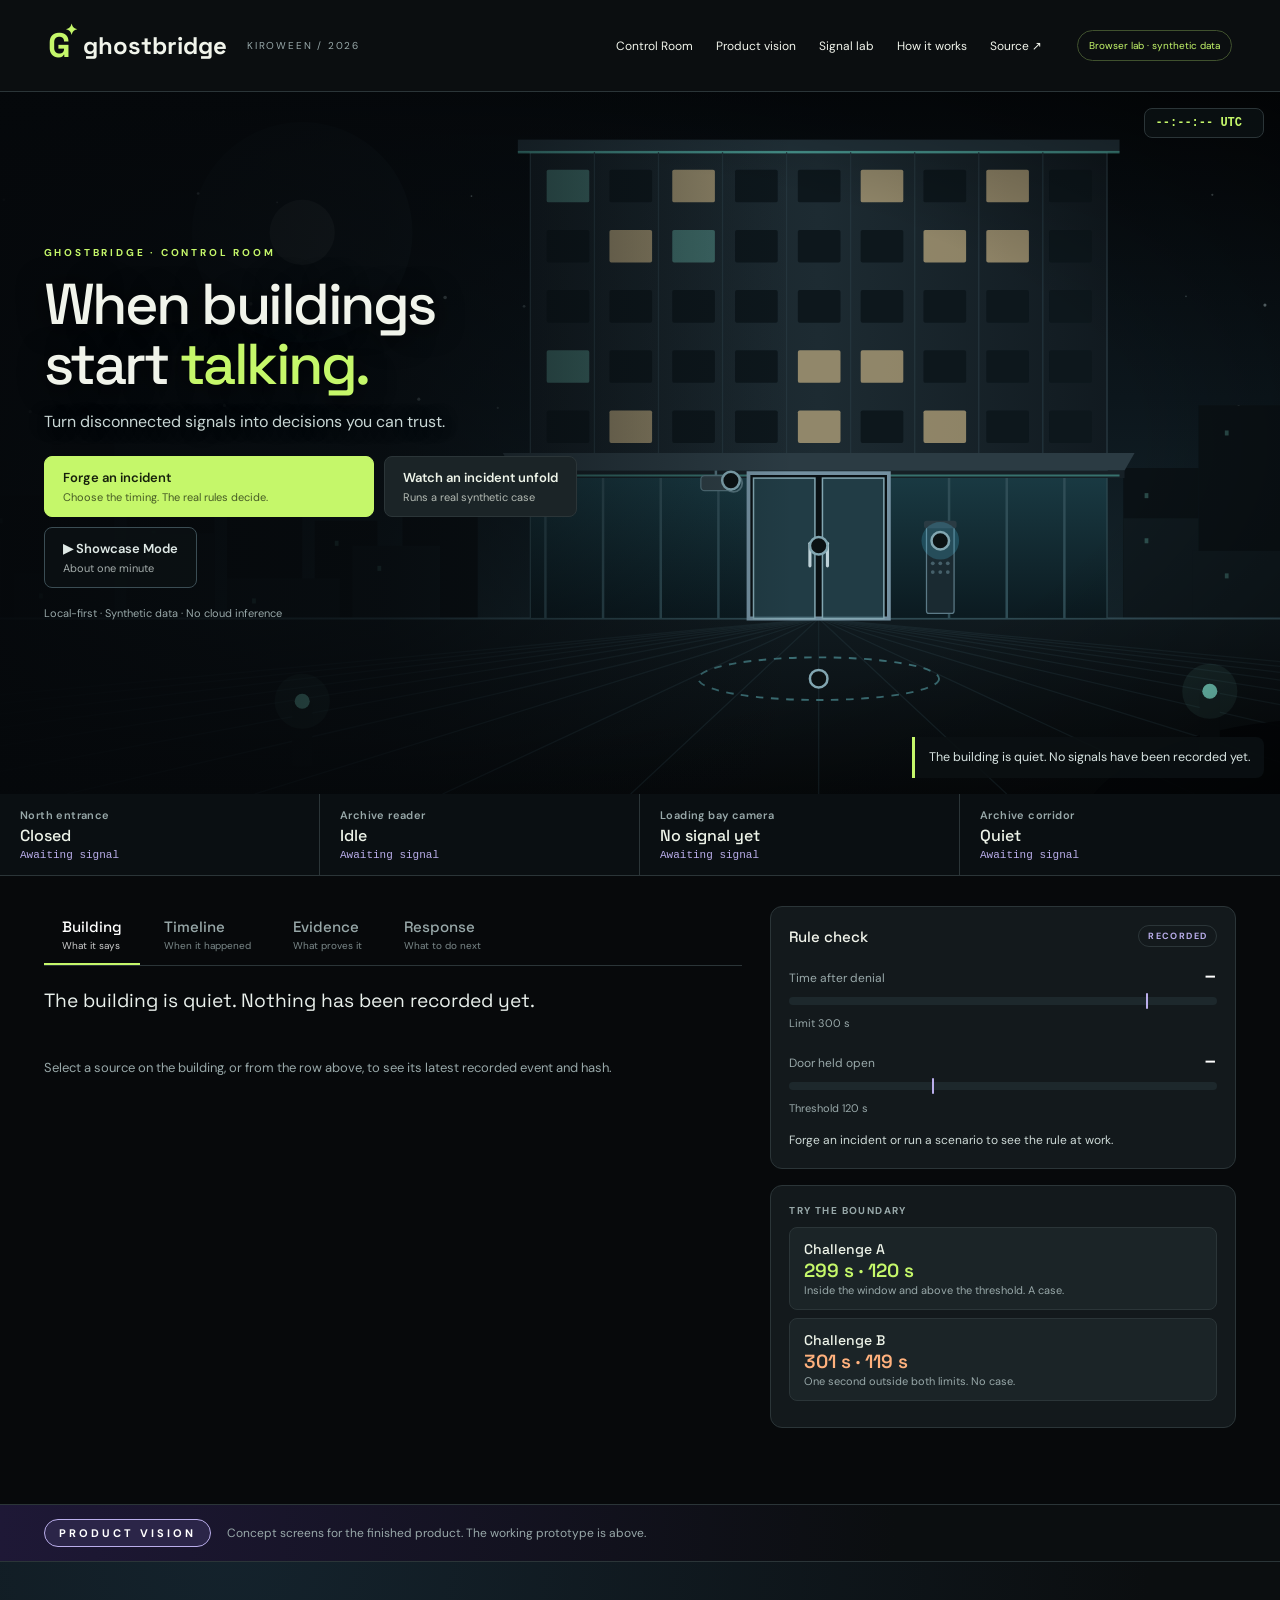
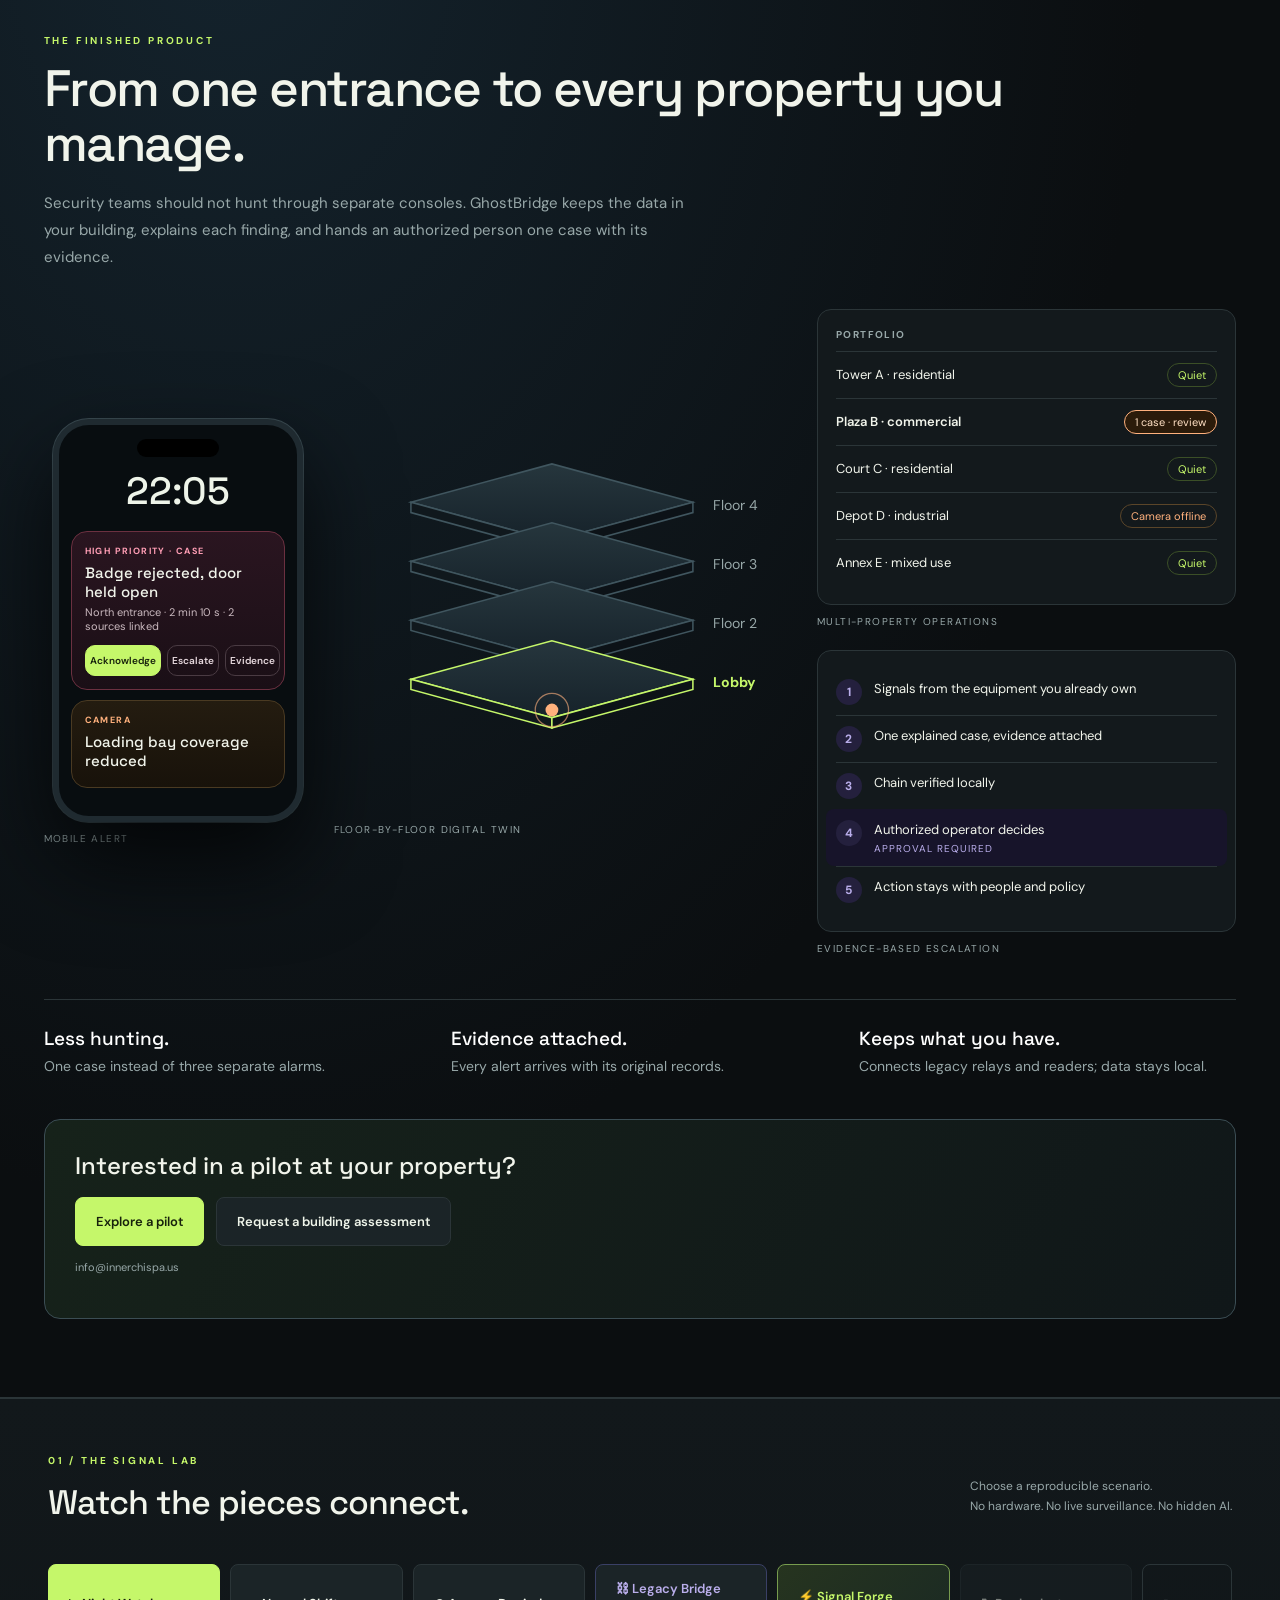
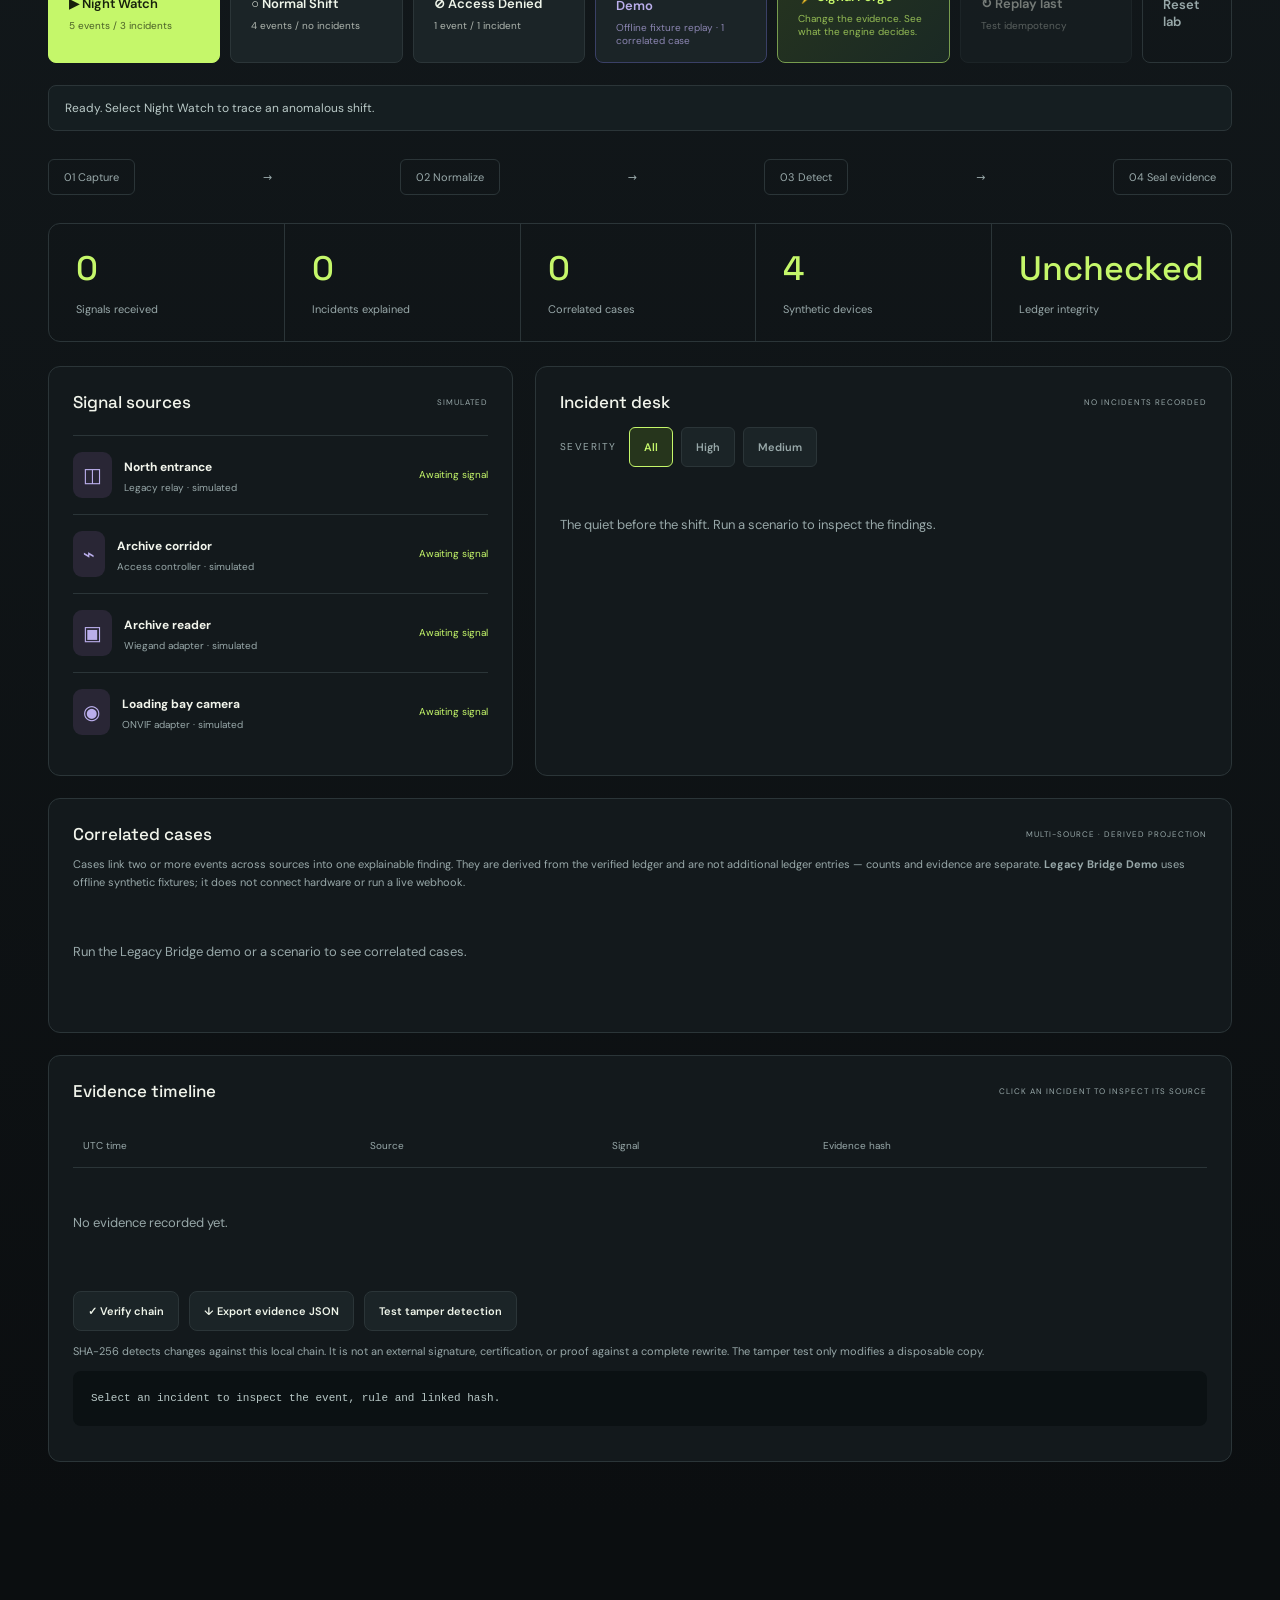
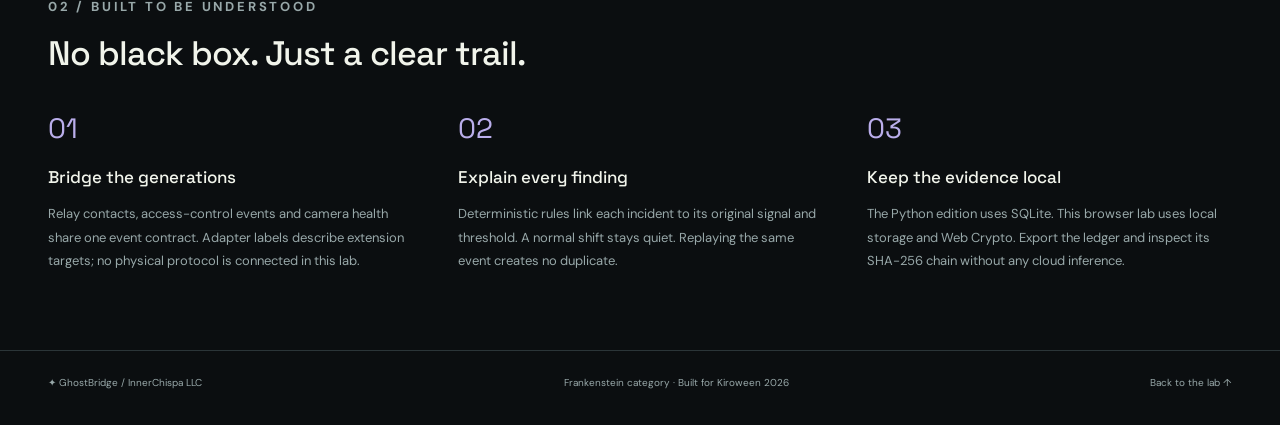
==== docs/index.html @ 5383081d "Merge pull request #15 from Rafa-Innerchispa/feat/kiro-agentic-validation Agentic validation: agents" ====
<!doctype html>
<html lang="en"><head><meta charset="utf-8"><meta name="viewport" content="width=device-width,initial-scale=1"><meta name="description" content="GhostBridge turns synthetic legacy building signals into explainable incidents and verifiable evidence. A local-first Kiroween lab."><title>GhostBridge · Signals become evidence</title><link rel="icon" href="data:image/svg+xml,%3Csvg xmlns=%27http://www.w3.org/2000/svg%27 viewBox=%270 0 32 32%27%3E%3Crect width=%2732%27 height=%2732%27 rx=%277%27 fill=%27%230b0e10%27/%3E%3Cpath d=%27M16 5l2.2 7.2L25 14l-6.8 2.2L16 23l-2.2-6.8L7 14l6.8-1.8z%27 fill=%27%23c5f76a%27/%3E%3C/svg%3E"><meta name="theme-color" content="#0b0e10"><link rel="preload" href="fonts/space-grotesk-latin.woff2" as="font" type="font/woff2" crossorigin><link rel="preload" href="fonts/dm-sans-latin.woff2" as="font" type="font/woff2" crossorigin><link rel="stylesheet" href="styles.css"><link rel="stylesheet" href="control_room.css"><script type="module" src="app.js"></script></head>
<body><a class="skip-link" href="#control-room">Skip to Control Room</a><header><a class="brand" href="./"><span class="logo" aria-hidden="true">G<span>✦</span></span>ghostbridge<span class="edition">KIROWEEN / 2026</span></a><nav><a href="#control-room">Control Room</a><a href="#vision">Product vision</a><a href="#workspace">Signal lab</a><a href="#how">How it works</a><a href="https://github.com/Rafa-Innerchispa/ghostbridge-kiroween-2026">Source &#8599;</a></nav><span class="pill" id="mode">Browser lab · synthetic data</span></header>
<main><section class="cr" id="control-room" tabindex="-1" aria-labelledby="cr-title" data-mode="building" data-forge="false" data-has-case="false">
<div class="cr-stage" id="cr-stage" data-idle="true">
<div class="cr-scene-wrap"><div class="cr-scene" id="cr-scene"></div>
<div class="cr-hud"><span class="cr-clockbox"><span id="cr-clock">--:--:-- UTC</span><span id="cr-elapsed" class="cr-elapsed"></span></span><span class="cr-case-chip" id="cr-case-chip" hidden></span></div>
<p class="cr-caption" id="cr-caption" role="status" aria-live="polite">The building is quiet. No signals have been recorded yet.</p></div>
<div class="cr-copy"><p class="eyebrow">GHOSTBRIDGE &middot; CONTROL ROOM</p><h1 id="cr-title">When buildings<br>start <em>talking.</em></h1><p class="cr-sub">Turn disconnected signals into decisions you can trust.</p>
<div class="cr-cta"><button id="cr-forge" class="primary" type="button">Forge an incident <small>Choose the timing. The real rules decide.</small></button><button id="cr-unfold" type="button">Watch an incident unfold <small>Runs a real synthetic case</small></button><button id="cr-showcase" class="cr-ghost" type="button">&#9654; Showcase Mode <small>About one minute</small></button></div>
<p class="fine">Local-first &middot; Synthetic data &middot; No cloud inference</p></div><div class="cr-drawer" id="cr-forge-slot"></div>
</div>
<div class="cr-strip" id="cr-strip" role="group" aria-label="Building sources. Select one to inspect its latest recorded event."></div>
<div class="cr-console">
<div class="cr-main">
<div class="cr-tabs" role="tablist" aria-label="Control Room modes">
<button type="button" role="tab" id="cr-tab-building" aria-controls="cr-panel-building" aria-selected="true" tabindex="0"><span>Building</span><small>What it says</small></button>
<button type="button" role="tab" id="cr-tab-timeline" aria-controls="cr-panel-timeline" aria-selected="false" tabindex="-1"><span>Timeline</span><small>When it happened</small></button>
<button type="button" role="tab" id="cr-tab-evidence" aria-controls="cr-panel-evidence" aria-selected="false" tabindex="-1"><span>Evidence</span><small>What proves it</small></button>
<button type="button" role="tab" id="cr-tab-response" aria-controls="cr-panel-response" aria-selected="false" tabindex="-1"><span>Response</span><small>What to do next</small></button></div>
<div class="cr-panel" role="tabpanel" id="cr-panel-building" aria-labelledby="cr-tab-building" tabindex="0"><p class="cr-lede" id="cr-b-summary"></p><div class="cr-inspector" id="cr-b-node" aria-live="polite"></div></div>
<div class="cr-panel" role="tabpanel" id="cr-panel-timeline" aria-labelledby="cr-tab-timeline" tabindex="0" hidden><p class="fine">Drag the slider or pick a marker to see the building at that moment. Positions are to scale and come only from recorded events.</p>
<div class="cr-tl"><div class="cr-tl-line"></div><div class="cr-tl-track" id="cr-tl-track"></div></div><div class="cr-tl-edges"><span id="cr-tl-edge-a"></span><span id="cr-tl-edge-b"></span></div>
<div class="cr-scrub-row"><label for="cr-scrub">Time</label><input type="range" id="cr-scrub" min="0" max="0" step="1" value="0" disabled><output id="cr-scrub-out" for="cr-scrub"></output><button type="button" id="cr-live" disabled>Back to live</button></div>
<ol class="cr-tl-list" id="cr-tl-list"></ol></div>
<div class="cr-panel" role="tabpanel" id="cr-panel-evidence" aria-labelledby="cr-tab-evidence" tabindex="0" hidden><p class="fine">Every source event keeps its own SHA-256 hash, chained to the one before it. This is a local chain, not an external signature.</p>
<div class="cr-actions"><button type="button" id="cr-ev-recon" disabled>&#9678; Open reconstruction</button><button type="button" id="cr-ev-verify">&#10003; Verify chain</button><button type="button" id="cr-ev-export">&#8595; Export evidence JSON</button></div><p class="cr-note" id="cr-ev-note" role="status" aria-live="polite"></p>
<ol class="cr-ev-list" id="cr-ev-list"></ol></div>
<div class="cr-panel" role="tabpanel" id="cr-panel-response" aria-labelledby="cr-tab-response" tabindex="0" hidden>
<section class="cr-ba" id="cr-ba" data-joined="false" aria-label="Before and after"><div class="cr-ba-col"><h4>Before &middot; disconnected alarms <span id="cr-ba-count">0</span></h4><ul class="cr-alarms" id="cr-ba-alarms"></ul></div><div class="cr-ba-mid"><button type="button" id="cr-ba-toggle" aria-pressed="false" class="primary">Connect the signals</button></div><div class="cr-ba-col cr-ba-out"><h4>After &middot; GhostBridge</h4><div class="cr-outcome" id="cr-ba-outcome" data-kind="none"></div></div></section>
<h3 class="cr-h3">Case board</h3><dl class="cr-board" id="cr-board"></dl>
<p class="cr-advisory">Advisory only. GhostBridge does not control doors, cameras or people. These are suggestions for a human operator to review.</p></div>
</div>
<aside class="cr-side" aria-label="Rules and Signal Forge">
<section class="cr-rules" id="cr-rules" data-mode="recorded" aria-label="Rule check"><div class="cr-rules-head"><h3>Rule check</h3><span id="cr-rules-mode">RECORDED</span></div>
<div class="cr-gauge"><div class="cr-gauge-top"><span>Time after denial</span><strong id="cr-g-delay-v">&ndash;</strong></div><div class="cr-bar" id="cr-g-delay" data-pass="none"><i class="cr-fill"></i><b class="cr-limit"></b></div><small id="cr-g-delay-s"></small></div>
<div class="cr-gauge"><div class="cr-gauge-top"><span>Door held open</span><strong id="cr-g-hold-v">&ndash;</strong></div><div class="cr-bar" id="cr-g-hold" data-pass="none"><i class="cr-fill"></i><b class="cr-limit"></b></div><small id="cr-g-hold-s"></small></div>
<p class="cr-rules-verdict" id="cr-rules-verdict"></p></section>
<div class="cr-challenges" role="group" aria-label="Boundary challenges"><p class="cr-chal-title">Try the boundary</p>
<button type="button" id="cr-chal-a" class="cr-chal"><strong>Challenge A</strong><span>299 s &middot; 120 s</span><small>Inside the window and above the threshold. A case.</small></button>
<button type="button" id="cr-chal-b" class="cr-chal"><strong>Challenge B</strong><span>301 s &middot; 119 s</span><small>One second outside both limits. No case.</small></button></div>
</aside>
</div>
<div id="cr-recon-slot"></div>
</section>
<section class="vision" id="vision" aria-labelledby="vision-title">
<div class="vision-bar"><span class="vision-flag">PRODUCT VISION</span><span>Concept screens for the finished product. The working prototype is above.</span></div>
<div class="vision-head"><p class="eyebrow">THE FINISHED PRODUCT</p><h2 id="vision-title">From one entrance to every property you manage.</h2><p>Security teams should not hunt through separate consoles. GhostBridge keeps the data in your building, explains each finding, and hands an authorized person one case with its evidence.</p></div>
<div class="vision-stage">
<figure class="v-phone"><div class="v-phone-frame"><div class="v-phone-notch"></div><div class="v-phone-body"><p class="v-time">22:05</p><div class="v-alert"><p class="v-alert-flag">HIGH PRIORITY &middot; CASE</p><h3>Badge rejected, door held open</h3><p>North entrance &middot; 2 min 10 s &middot; 2 sources linked</p><div class="v-alert-actions"><span class="v-btn v-btn-main">Acknowledge</span><span class="v-btn">Escalate</span><span class="v-btn">Evidence</span></div></div><div class="v-alert v-alert-dim"><p class="v-alert-flag">CAMERA</p><h3>Loading bay coverage reduced</h3></div></div></div><figcaption>Mobile alert</figcaption></figure>
<figure class="v-twin"><svg viewBox="0 0 360 300" role="img" aria-label="Concept: floor-by-floor digital twin with the lobby highlighted"><defs><linearGradient id="vSlab" x1="0" y1="0" x2="0" y2="1"><stop offset="0" stop-color="#26363d"/><stop offset="1" stop-color="#16222a"/></linearGradient></defs>
<g class="v-slab"><path d="M60 58 L170 28 L280 58 L170 88 Z"/><path d="M60 58 V66 L170 96 V88 Z" class="side-l"/><path d="M280 58 V66 L170 96 V88 Z" class="side-r"/><text x="296" y="64">Floor 4</text></g>
<g class="v-slab" transform="translate(0 46)"><path d="M60 58 L170 28 L280 58 L170 88 Z"/><path d="M60 58 V66 L170 96 V88 Z" class="side-l"/><path d="M280 58 V66 L170 96 V88 Z" class="side-r"/><text x="296" y="64">Floor 3</text></g>
<g class="v-slab" transform="translate(0 92)"><path d="M60 58 L170 28 L280 58 L170 88 Z"/><path d="M60 58 V66 L170 96 V88 Z" class="side-l"/><path d="M280 58 V66 L170 96 V88 Z" class="side-r"/><text x="296" y="64">Floor 2</text></g>
<g class="v-slab v-lobby" transform="translate(0 138)"><path d="M60 58 L170 28 L280 58 L170 88 Z"/><path d="M60 58 V66 L170 96 V88 Z" class="side-l"/><path d="M280 58 V66 L170 96 V88 Z" class="side-r"/><circle cx="170" cy="82" r="5" class="v-dot"/><circle cx="170" cy="82" r="13" class="v-ring"/><text x="296" y="64">Lobby</text></g></svg><figcaption>Floor-by-floor digital twin</figcaption></figure>
<figure class="v-multi"><div class="v-multi-body"><p class="v-multi-title">Portfolio</p><ul><li><span>Tower A &middot; residential</span><em class="ok">Quiet</em></li><li class="hot"><span>Plaza B &middot; commercial</span><em class="case">1 case &middot; review</em></li><li><span>Court C &middot; residential</span><em class="ok">Quiet</em></li><li><span>Depot D &middot; industrial</span><em class="warn">Camera offline</em></li><li><span>Annex E &middot; mixed use</span><em class="ok">Quiet</em></li></ul></div><figcaption>Multi-property operations</figcaption></figure>
<figure class="v-flow"><ol><li><b>1</b><span>Signals from the equipment you already own</span></li><li><b>2</b><span>One explained case, evidence attached</span></li><li><b>3</b><span>Chain verified locally</span></li><li class="gate"><b>4</b><span>Authorized operator decides <em>approval required</em></span></li><li><b>5</b><span>Action stays with people and policy</span></li></ol><figcaption>Evidence-based escalation</figcaption></figure>
</div>
<ul class="v-outcomes"><li><strong>Less hunting.</strong> One case instead of three separate alarms.</li><li><strong>Evidence attached.</strong> Every alert arrives with its original records.</li><li><strong>Keeps what you have.</strong> Connects legacy relays and readers; data stays local.</li></ul>
<div class="v-cta"><p>Interested in a pilot at your property?</p><div class="v-cta-row"><a class="primary link-button" href="mailto:info@innerchispa.us?subject=GhostBridge%20pilot%20inquiry">Explore a pilot</a><a class="link-button" href="mailto:info@innerchispa.us?subject=GhostBridge%20building%20assessment">Request a building assessment</a></div><p class="fine">info@innerchispa.us</p></div>
</section>
<section id="workspace" class="workspace"><div class="section-heading"><div><p class="eyebrow">01 / THE SIGNAL LAB</p><h2>Watch the pieces connect.</h2></div><p>Choose a reproducible scenario.<br>No hardware. No live surveillance. No hidden AI.</p></div>
<div class="scenario-bar"><button class="primary" id="night">▶ Night Watch <small>5 events / 3 incidents</small></button><button id="normal">○ Normal Shift <small>4 events / no incidents</small></button><button id="denied">⊘ Access Denied <small>1 event / 1 incident</small></button><button id="legacy-bridge" class="legacy-btn">⛓ Legacy Bridge Demo <small>Offline fixture replay · 1 correlated case</small></button><button id="signal-forge" class="forge-launch">⚡ Signal Forge <small>Change the evidence. See what the engine decides.</small></button><button id="replay" disabled>↻ Replay last <small>Test idempotency</small></button><button class="quiet" id="reset">Reset lab</button></div>
<section id="forge-panel" class="panel forge-panel" aria-label="Signal Forge, make your own incident" hidden>
<div class="forge-head"><div><p class="eyebrow">INTERACTIVE INVESTIGATION / YOUR RULES, REAL EVIDENCE</p><h3>Forge your own incident.</h3><p class="fine">Choose when the door opens and how long it stays open. Watch the real correlation rules decide. Runs on synthetic local evidence, no server required.</p></div><button type="button" id="forge-close" class="quiet">✕ Close</button></div>
<div class="forge-controls">
<label class="forge-control" for="forge-gap"><span>Time after denied access <strong id="forge-gap-value">270 s</strong></span><input id="forge-gap" type="range" min="1" max="360" step="1" value="270"><small>Correlation window: up to 300 seconds</small></label>
<label class="forge-control" for="forge-hold"><span>Door held open <strong id="forge-hold-value">130 s</strong></span><input id="forge-hold" type="range" min="60" max="240" step="1" value="130"><small>Held-open threshold: 120 seconds</small></label>
<label class="forge-camera"><input id="forge-camera" type="checkbox"> Add an independent simulated camera-offline event</label>
</div>
<div class="forge-presets" role="group" aria-label="Boundary challenge presets"><button id="forge-pass" type="button">✓ Near the boundary <small>299 s · 120 s</small></button><button id="forge-fail" type="button">⊘ Just outside <small>301 s · 119 s</small></button></div>
<div id="forge-preview" class="forge-preview" role="status" aria-live="polite">Conditions currently qualify. Run the investigation to verify the actual evidence chain.</div>
<div class="forge-action"><button id="forge-run" type="button" class="primary">▶ Run investigation <small>Replaces this synthetic lab's evidence</small></button><p class="fine">The original Night Watch and Legacy Bridge demonstrations remain available. This clears only the local synthetic lab when starting a new investigation. Replay last never duplicates records.</p></div>
<div id="forge-result" class="forge-result" role="status" aria-live="polite">After running, inspect the case below and use Reconstruct case to examine your source hashes.</div>
</section>
<div class="notice" role="status" id="status">Ready. Select Night Watch to trace an anomalous shift.</div><div class="pipeline" aria-label="Processing stages"><span id="p0">01 Capture</span><i>→</i><span id="p1">02 Normalize</span><i>→</i><span id="p2">03 Detect</span><i>→</i><span id="p3">04 Seal evidence</span></div>
<div class="metrics"><div><strong id="events-count">0</strong><span>Signals received</span></div><div><strong id="incidents-count">0</strong><span>Incidents explained</span></div><div><strong id="cases-count">0</strong><span>Correlated cases</span></div><div><strong id="devices-count">4</strong><span>Synthetic devices</span></div><div><strong id="integrity-label">Unchecked</strong><span>Ledger integrity</span></div></div>
<div class="lab-grid"><section class="panel devices"><h3>Signal sources <span>SIMULATED</span></h3><div id="devices"></div></section><section class="panel incidents"><h3>Incident desk <span id="finding-label">AWAITING SIGNALS</span></h3><div class="severity-filter" role="group" aria-label="Filter incidents by severity"><span class="filter-label">Severity</span><button id="filter-all" type="button" aria-pressed="true">All</button><button id="filter-high" type="button" aria-pressed="false">High</button><button id="filter-medium" type="button" aria-pressed="false">Medium</button></div><div id="incidents"><p class="empty">The quiet before the shift.<br>Run a scenario to inspect the findings.</p></div></section></div>
<section class="panel cases-section" aria-label="Correlated cases"><h3>Correlated cases <span>MULTI-SOURCE · DERIVED PROJECTION</span></h3><p class="fine cases-note">Cases link two or more events across sources into one explainable finding. They are derived from the verified ledger and are not additional ledger entries — counts and evidence are separate. <strong>Legacy Bridge Demo</strong> uses offline synthetic fixtures; it does not connect hardware or run a live webhook.</p><div id="cases-panel"><p class="empty">Run the Legacy Bridge demo or a scenario to see correlated cases.</p></div></section>
<section class="panel reconstruction" id="reconstruction" aria-label="Interactive case reconstruction" tabindex="-1" hidden></section>
<section class="panel timeline"><h3>Evidence timeline <span>CLICK AN INCIDENT TO INSPECT ITS SOURCE</span></h3><div class="table-wrap"><table><thead><tr><th>UTC time</th><th>Source</th><th>Signal</th><th>Evidence hash</th></tr></thead><tbody id="timeline"></tbody></table></div><p class="empty" id="timeline-empty">No evidence recorded yet.</p><div class="evidence-actions"><button id="verify">✓ Verify chain</button><button id="export">↓ Export evidence JSON</button><button id="tamper">Test tamper detection</button></div><p class="fine">SHA-256 detects changes against this local chain. It is not an external signature, certification, or proof against a complete rewrite. The tamper test only modifies a disposable copy.</p><pre id="inspection" aria-live="polite">Select an incident to inspect the event, rule and linked hash.</pre></section></section>
<section class="how" id="how"><p class="eyebrow">02 / BUILT TO BE UNDERSTOOD</p><h2>No black box. Just a clear trail.</h2><div class="how-grid"><article><b>01</b><h3>Bridge the generations</h3><p>Relay contacts, access-control events and camera health share one event contract. Adapter labels describe extension targets; no physical protocol is connected in this lab.</p></article><article><b>02</b><h3>Explain every finding</h3><p>Deterministic rules link each incident to its original signal and threshold. A normal shift stays quiet. Replaying the same event creates no duplicate.</p></article><article><b>03</b><h3>Keep the evidence local</h3><p>The Python edition uses SQLite. This browser lab uses local storage and Web Crypto. Export the ledger and inspect its SHA-256 chain without any cloud inference.</p></article></div></section>
</main><footer><span>✦ GhostBridge / InnerChispa LLC</span><span>Frankenstein category · Built for Kiroween 2026</span><a href="#workspace">Back to the lab ↑</a></footer><div class="sc" id="showcase" role="region" aria-label="Showcase Mode" data-status="idle" data-armed="false" hidden><div class="sc-card"><p class="sc-kicker" id="sc-kicker">SHOWCASE MODE</p><h2 class="sc-title" id="sc-title"></h2><p class="sc-sub" id="sc-sub" aria-live="polite"></p><div class="sc-progress" id="sc-progress" aria-hidden="true"></div><div class="sc-controls"><button type="button" id="sc-play" class="primary">&#9654; Play</button><button type="button" id="sc-restart">&#8635; Restart</button><button type="button" id="sc-exit" class="quiet">&#10005; Exit</button><span class="sc-time" id="sc-time">0:00 / 0:58</span></div><p class="sc-err" id="sc-err" role="status"></p></div></div></body></html>
---- docs/styles.css ----
/* Fonts are vendored (SIL OFL 1.1), so the page makes no third-party request. See fonts/README.md. */
@font-face{font-family:'DM Sans';font-style:normal;font-weight:400 700;font-display:swap;src:url(fonts/dm-sans-latin.woff2) format('woff2')}
@font-face{font-family:'Space Grotesk';font-style:normal;font-weight:400 700;font-display:swap;src:url(fonts/space-grotesk-latin.woff2) format('woff2')}
:root{color-scheme:dark;--bg:#0b0e10;--panel:#13191c;--line:#2b3538;--muted:#98a8a9;--green:#c5f76a;--purple:#baaeeb;--orange:#ffb17d}*{box-sizing:border-box}html{scroll-behavior:smooth;scroll-padding-top:25px}body{margin:0;background:var(--bg);color:#f1f4eb;font:15px 'DM Sans',system-ui,sans-serif}header,main,footer{max-width:1440px;margin:auto}header{display:flex;align-items:center;gap:35px;padding:24px 48px;border-bottom:1px solid var(--line)}a{color:inherit;text-decoration:none}a:hover{color:var(--green)}.brand{font:700 24px 'Space Grotesk',sans-serif;display:flex;gap:12px;align-items:center}.logo{font-size:34px;color:var(--green);position:relative}.logo span{font-size:15px;position:absolute;right:-7px;top:-4px}.edition{font:10px 'DM Sans',sans-serif;letter-spacing:1.8px;color:var(--muted);margin-left:8px}nav{display:flex;gap:23px;margin-left:auto;font-size:12px}.pill{font-size:10px;border:1px solid #40512e;color:var(--green);padding:8px 11px;border-radius:30px}.hero{padding:80px 65px 75px;display:grid;grid-template-columns:1.15fr 1fr;gap:50px;align-items:center}.eyebrow{font-size:10px;letter-spacing:2.8px;color:var(--green);font-weight:700}h1{font:500 clamp(45px,5.1vw,76px)/1.06 'Space Grotesk',sans-serif;letter-spacing:-3px;margin:22px 0}h1 em{font-style:normal;color:var(--green)}.intro{color:var(--muted);line-height:1.8;max-width:460px;margin:25px 0}.fine{font-size:11px;line-height:1.7;color:var(--muted)}button,.link-button{font:600 13px 'DM Sans',sans-serif;border:1px solid var(--line);background:#1b2427;color:#eef4e9;border-radius:8px;padding:15px 20px;cursor:pointer;transition:background .2s,border-color .2s}button:hover{border-color:var(--green);background:#2c3734}button:disabled{opacity:.45;cursor:wait}button:focus-visible,a:focus-visible{outline:3px solid var(--purple);outline-offset:4px}.primary{background:var(--green);color:#17210c;border-color:var(--green)}.primary:hover{background:#d6ff93}.link-button{display:inline-flex;gap:50px;align-items:center}.bridge-art{position:relative;height:440px;background:radial-gradient(ellipse,#33482a38,transparent 65%);display:grid;place-items:center}.orbit{width:320px;height:320px;border:1px solid #445138;border-radius:50%;outline:1px dashed #293329;outline-offset:24px;transform:rotate(-20deg)}.orbit:after,.orbit:before{content:'';position:absolute;left:50%;top:0;width:1px;height:100%;background:#384530;transform:rotate(45deg)}.orbit:after{transform:rotate(-45deg)}.core{position:absolute;background:#1b2819;width:146px;height:146px;border-radius:35px;border:1px solid #6f9444;display:flex;align-items:center;justify-content:center;font:70px 'Space Grotesk';box-shadow:0 0 60px #9ad55217;color:var(--green)}.core>span{font-size:30px}.core small{position:absolute;bottom:18px;font:8px 'DM Sans';letter-spacing:2px;color:#c3d6ad}.signal{position:absolute;border:1px solid #3b4749;background:#172024;border-radius:15px;width:86px;height:72px;display:flex;justify-content:center;align-items:center;font-size:28px;color:var(--purple)}.signal small{font-size:7px;position:absolute;bottom:-20px;letter-spacing:1px;white-space:nowrap;color:var(--muted)}.s1{top:35px;left:45px}.s2{right:15px;top:65px}.s3{bottom:65px;left:15px}.s4{right:45px;bottom:35px}.art-caption{position:absolute;bottom:-25px;left:40%;font-size:11px;color:var(--muted);line-height:1.6}.workspace{padding:45px 48px 55px;border-top:1px solid var(--line);background:linear-gradient(180deg,#12181b,#0b0e10)}.section-heading{display:flex;justify-content:space-between;align-items:center;gap:30px}h2{font:500 34px 'Space Grotesk';letter-spacing:-1px;margin:14px 0 25px}.section-heading>p{font-size:12px;color:var(--muted);line-height:1.7}.scenario-bar{display:flex;gap:10px;flex-wrap:wrap;margin:15px 0 22px}.scenario-bar button{flex:1;text-align:left;min-width:150px}.scenario-bar button small{display:block;font-size:10px;font-weight:400;opacity:.7;margin-top:7px}.scenario-bar .quiet{flex:0;min-width:90px;color:var(--muted);background:transparent}.notice{padding:14px 16px;border:1px solid var(--line);border-radius:8px;background:#151e21;font-size:12px;color:#b9c9c7}.notice.error{border-color:#c67060;color:#ffb5a7}.pipeline{display:flex;align-items:center;justify-content:space-between;margin:28px 0;font-size:11px;color:var(--muted)}.pipeline span{padding:10px 15px;border:1px solid var(--line);border-radius:6px}.pipeline span.active{color:var(--green);background:#26351c;border-color:#749b44}.pipeline i{font-style:normal}.metrics{display:grid;grid-template-columns:repeat(4,1fr);border:1px solid var(--line);border-radius:12px;margin-bottom:24px;overflow:hidden}.metrics>div{padding:23px 27px;border-right:1px solid var(--line)}.metrics>div:last-child{border:0}.metrics strong{display:block;font:500 34px 'Space Grotesk';color:var(--green);margin-bottom:8px}.metrics span{font-size:11px;color:var(--muted)}.lab-grid{display:grid;grid-template-columns:.8fr 1.2fr;gap:22px}.panel{background:var(--panel);border:1px solid var(--line);border-radius:12px;padding:24px;min-width:0}h3{font:500 17px 'Space Grotesk';margin:0 0 22px}h3>span{float:right;font:8px 'DM Sans';letter-spacing:1px;color:var(--muted);margin-top:6px}.device{padding:16px 0;border-top:1px solid var(--line);display:flex;gap:12px;align-items:center}.device .icon{font-size:20px;color:var(--purple);background:#292635;padding:10px;border-radius:9px}.device strong{font-size:12px}.device small{display:block;font-size:10px;color:var(--muted);margin-top:5px}.device .device-state{margin-left:auto;color:var(--green);font-size:10px;text-align:right}.device .offline{color:var(--orange)}.finding{display:block;width:100%;text-align:left;padding:15px;margin:0 0 10px;background:#1d2527;border:1px solid #3a4344}.finding .severity{font-size:9px;text-transform:uppercase;color:var(--orange);letter-spacing:1px;margin-right:10px}.finding strong{font-size:13px}.finding p{font-size:12px;color:var(--muted);line-height:1.6;margin:10px 0}.finding small{font:10px monospace;color:var(--purple)}.empty{font-size:13px;line-height:1.9;color:var(--muted);padding:30px 0}.timeline{margin-top:22px}.table-wrap{overflow-x:auto}table{border-collapse:collapse;width:100%;font-size:11px;text-align:left;white-space:nowrap}td,th{padding:15px 10px;border-bottom:1px solid var(--line)}th{font-size:10px;font-weight:400;color:var(--muted)}td:last-child{font-family:monospace;color:var(--purple)}.evidence-actions{display:flex;gap:10px;margin-top:25px;flex-wrap:wrap}.evidence-actions button{font-size:11px;padding:11px 14px}pre{font:11px/1.7 monospace;white-space:pre-wrap;overflow-wrap:anywhere;background:#0b1113;padding:18px;border-radius:8px;color:#b9c9c7;max-height:360px;overflow:auto}.how{padding:65px 48px}.how-grid{display:grid;grid-template-columns:repeat(3,1fr);gap:45px;margin-top:35px}.how article b{font:28px 'Space Grotesk';color:var(--purple)}.how h3{margin:20px 0 14px}.how p{font-size:13px;color:var(--muted);line-height:1.8}footer{padding:25px 48px 35px;border-top:1px solid var(--line);display:flex;justify-content:space-between;gap:20px;font-size:10px;color:var(--muted)}@media(max-width:900px){header{padding:20px 25px;flex-wrap:wrap;gap:15px}.edition{display:none}nav{gap:15px}.pill{display:none}.hero{padding:50px 30px;gap:10px}.bridge-art{transform:scale(.8);transform-origin:center}.hero h1{font-size:50px}.workspace,.how{padding:35px 25px}.metrics>div{padding:20px}.lab-grid{grid-template-columns:1fr}.how-grid{gap:25px}}@media(max-width:600px){header{padding:18px 20px}nav{font-size:10px}.brand{font-size:20px}nav a:first-child{display:none}.hero{grid-template-columns:1fr;padding:35px 24px}.hero h1{font-size:49px;letter-spacing:-2px}.hero .bridge-art{height:320px;margin:-15px 0 5px;transform:scale(.8)}.section-heading{display:block}.section-heading>p{margin-top:0}h2{font-size:28px}.workspace,.how{padding:30px 18px}.scenario-bar button{min-width:140px}.metrics{grid-template-columns:1fr 1fr}.metrics>div{border-bottom:1px solid var(--line)}.metrics strong{font-size:26px}.pipeline{gap:5px;overflow-x:auto}.pipeline span{padding:8px;font-size:9px;white-space:nowrap}.panel{padding:18px}h3>span{float:none;display:block;margin-top:9px}.how-grid{grid-template-columns:1fr;gap:20px}footer{flex-direction:column;padding:25px}.art-caption{bottom:-40px}}@media(prefers-reduced-motion:reduce){html{scroll-behavior:auto}*{transition:none!important}}

/* --- Incident severity filter controls (Kiro / feat/incident-severity-filter) --- */
.severity-filter{display:flex;align-items:center;gap:8px;flex-wrap:wrap;margin:-8px 0 16px}
.filter-label{font-size:10px;letter-spacing:1.5px;color:var(--muted);text-transform:uppercase;margin-right:4px}
.severity-filter button{font:600 11px 'DM Sans',sans-serif;padding:7px 14px;border:1px solid var(--line);background:#1b2427;color:var(--muted);border-radius:6px;cursor:pointer;transition:background .15s,border-color .15s,color .15s}
.severity-filter button:hover{border-color:var(--green);color:#eef4e9}
.severity-filter button.filter-active{background:#26351c;border-color:var(--green);color:var(--green)}
.severity-filter button:focus-visible{outline:3px solid var(--purple);outline-offset:3px}
.empty-filter{color:var(--orange);opacity:.85}
@media(max-width:600px){.severity-filter{gap:6px}.severity-filter button{padding:6px 10px}}

/* --- Correlated cases panel (Kiro / feat/cross-source-cases) --- */
.metrics{grid-template-columns:repeat(5,1fr)}
.cases-section{margin-top:22px}
.cases-note{margin:-12px 0 18px;line-height:1.7}
.case-card{display:block;width:100%;text-align:left;padding:15px;margin:0 0 10px;background:#1a1f2e;border:1px solid #3a4066;border-radius:8px;cursor:pointer;transition:border-color .2s}
.case-card:hover{border-color:var(--purple)}
.case-card:focus-visible{outline:3px solid var(--purple);outline-offset:3px}
.case-hdr{display:flex;align-items:center;gap:8px;margin-bottom:8px}
.case-icon{font-size:14px;color:var(--purple)}
.case-card .severity{font-size:9px;text-transform:uppercase;color:#ff9eb5;letter-spacing:1px}
.case-card strong{font-size:13px}
.case-card p{font-size:12px;color:var(--muted);line-height:1.6;margin:8px 0 6px}
.case-card small{font:10px monospace;color:var(--purple)}
.case-hashes{display:flex;gap:8px;flex-wrap:wrap;margin-top:8px}
.case-hashes code{font-size:9px;background:#0d1217;border:1px solid var(--line);padding:3px 6px;border-radius:4px;color:var(--purple)}
.legacy-btn{border-color:#3a4066;color:var(--purple)}
.legacy-btn:hover{border-color:var(--purple);background:#1a1f2e}
@media(max-width:900px){.metrics{grid-template-columns:repeat(3,1fr)}}
@media(max-width:600px){.metrics{grid-template-columns:1fr 1fr}.case-hashes{gap:4px}.legacy-btn{min-width:140px}}

/* --- Interactive evidence reconstruction (Kiro / feat/evidence-reconstruction) --- */
.reconstruction{margin-top:22px;scroll-margin-top:20px}
.reconstruction[hidden]{display:none}
.reconstruction:focus{outline:none}
.case-item{margin:0 0 10px}
.case-item .case-card{margin:0;border-bottom-left-radius:0;border-bottom-right-radius:0}
.recon-open{display:flex;width:100%;justify-content:center;align-items:center;gap:8px;min-height:44px;padding:11px 14px;font-size:12px;border-top-left-radius:0;border-top-right-radius:0;border-color:#3a4066;background:#202640;color:#e6e1ff}
.recon-open:hover{border-color:var(--purple);background:#2a3156}
.recon-head{display:flex;justify-content:space-between;align-items:flex-start;gap:18px;flex-wrap:wrap;margin-bottom:20px}
.recon-head-main{min-width:0;flex:1 1 320px}
.recon-head h3{margin:8px 0 8px}
.recon-head h3:focus{outline:none}
.recon-head h3:focus-visible{outline:3px solid var(--purple);outline-offset:4px;border-radius:4px}
.recon-sub{margin:0;max-width:640px}
.recon-badges{display:flex;gap:8px;flex-wrap:wrap;align-items:center}
.recon-badge{font-size:10px;letter-spacing:.8px;padding:7px 11px;border-radius:30px;border:1px solid var(--line);white-space:nowrap}
.recon-badge-ok{color:var(--green);border-color:#40512e}
.recon-badge-sev{color:#ff9eb5;border-color:#6b3a4a;text-transform:uppercase}
.recon-close{min-height:44px;padding:10px 14px;font-size:11px;background:transparent;color:var(--muted)}
.recon-grid{display:grid;grid-template-columns:minmax(0,1.35fr) minmax(0,1fr);gap:22px;align-items:start}
.recon-stage,.recon-side{min-width:0}
.recon-figure{margin:0;position:relative;border:1px solid var(--line);border-radius:12px;background:radial-gradient(ellipse at 50% 25%,#1d2c33,#0b1113 72%);overflow:hidden}
.recon-hud{position:absolute;inset:10px 10px auto 10px;display:flex;justify-content:space-between;align-items:flex-start;gap:8px;flex-wrap:wrap;z-index:1;pointer-events:none}
.recon-clockbox{display:inline-flex;gap:10px;font:600 12px monospace;color:var(--green);background:#0b1113d9;border:1px solid var(--line);padding:6px 10px;border-radius:8px}
.recon-elapsed{color:var(--muted)}
.recon-case-chip{font:700 11px 'DM Sans',sans-serif;letter-spacing:.6px;color:#ffd9e2;background:#3a1824e6;border:1px solid #c0506e;padding:6px 10px;border-radius:8px;overflow-wrap:anywhere;max-width:100%}
.recon-case-chip[hidden]{display:none}
.recon-scene{display:block;width:100%;height:auto}
.recon-wall{stroke:#2b3a41;stroke-width:1}
.recon-grid-line{stroke:#2f3f46;stroke-opacity:.55;stroke-width:1}
.recon-trim{fill:none;stroke:#3d525b;stroke-width:2}
.recon-desk-top{fill:#2a363c;stroke:#445962}.recon-desk-r{fill:#18222a;stroke:#2c3b43}.recon-desk-l{fill:#202c33;stroke:#2c3b43}
.recon-door-frame{fill:#0b1113;stroke:#6b8591;stroke-width:3}
.recon-leaf{fill:#3a4a52;stroke:#7a929d;stroke-width:1.5}
.recon-leaf-swung{fill:#2b383f}
.recon-seam,.recon-handle{stroke:#a9bfc9;stroke-width:2;stroke-linecap:round}
.recon-opening{fill:#33200a}
.recon-door-closed,.recon-door-open{transition:opacity .5s}
.recon-scene[data-door="closed"] .recon-door-open,.recon-scene[data-door="held-open"] .recon-door-closed{opacity:0}
.recon-pool{fill:var(--orange);opacity:0;transition:opacity .6s}
.recon-scene[data-door="held-open"] .recon-pool{opacity:.5}
.recon-ghost{fill:none;stroke:var(--purple);stroke-width:2;stroke-dasharray:7 5;opacity:0;transition:opacity .4s}
.recon-scene:not([data-excluded="0"]) .recon-ghost{opacity:.9}
.recon-scene[data-door="held-open"] .recon-ghost{opacity:.3}
.recon-reader{fill:#1b262c;stroke:#5f7782;stroke-width:1.5}
.recon-key{fill:#415761}
.recon-led-halo{fill:#58d6ff;opacity:.22;transition:fill .3s}
.recon-led{fill:#58d6ff;transition:fill .3s}
.recon-led-ring{fill:none;stroke:#ff5a5f;stroke-width:2;opacity:0;transform-box:fill-box;transform-origin:center}
.recon-scene[data-reader="denied"] .recon-led,.recon-scene[data-reader="denied"] .recon-led-halo{fill:#ff5a5f}
.recon-scene[data-reader="denied"] .recon-led-halo{opacity:.4}
.recon-scene[data-reader="denied"] .recon-led-ring{opacity:1;animation:reconPulse 1.6s ease-out infinite}
@keyframes reconPulse{0%{transform:scale(1);opacity:.9}100%{transform:scale(2.6);opacity:0}}
.recon-link{fill:none;stroke:var(--orange);stroke-width:2.5;stroke-linecap:round;stroke-dasharray:1;stroke-dashoffset:1;transition:stroke-dashoffset .9s ease}
.recon-scene[data-link="on"] .recon-link{stroke-dashoffset:0}
.recon-link-label{opacity:0;transition:opacity .4s .6s}
.recon-scene[data-link="on"] .recon-link-label{opacity:1}
.recon-link-pill{fill:#2a1a08;stroke:var(--orange);stroke-width:1.5}
.recon-link-text{fill:#ffd9bd;font:700 15px 'DM Sans',sans-serif}
.recon-status{margin:14px 0;padding:11px 13px;min-height:4.6em;border-left:3px solid var(--green);background:#151e21;border-radius:0 8px 8px 0;font-size:13px;line-height:1.65;color:#d5e0de}
.recon-controls{display:flex;flex-wrap:wrap;gap:8px;align-items:center;margin:0 0 14px}
.recon-btn{min-height:44px;padding:10px 14px;font-size:12px}
.recon-btn:disabled{cursor:not-allowed}
.recon-play{background:var(--green);color:#17210c;border-color:var(--green);min-width:104px}
.recon-play:hover{background:#d6ff93;border-color:#d6ff93}
.recon-play.is-playing{background:var(--purple);border-color:var(--purple)}
.recon-speed-label{display:inline-flex;align-items:center;gap:8px;font-size:11px;color:var(--muted);margin-left:auto}
.recon-speed{min-height:44px;font:600 12px 'DM Sans',sans-serif;background:#1b2427;color:#eef4e9;border:1px solid var(--line);border-radius:8px;padding:0 10px}
.recon-speed:focus-visible,.recon-slider:focus-visible{outline:3px solid var(--purple);outline-offset:3px}
.recon-slider-label{display:block;font-size:10px;letter-spacing:1.4px;text-transform:uppercase;color:var(--muted);margin-bottom:6px}
.recon-slider{width:100%;min-height:32px;accent-color:var(--green);margin:0}
.recon-ruler{position:relative;height:34px;margin:6px 8px 0}
.recon-track{position:absolute;left:0;right:0;top:15px;height:4px;background:var(--line);border-radius:2px}
.recon-progress{position:absolute;left:0;top:15px;height:4px;width:var(--progress,0%);background:var(--green);border-radius:2px;transition:width .5s}
.recon-marker{position:absolute;left:var(--at,0%);top:7px;width:20px;height:20px;margin-left:-10px;border-radius:50%;border:2px solid #56686f;background:var(--bg);cursor:pointer;transition:border-color .3s,background .3s}
.recon-marker-anchor.is-on{border-color:#ff5a5f;background:#3a1a1e}
.recon-marker-match.is-on{border-color:var(--orange);background:#3a2610}
.recon-marker-excluded{border-style:dashed}
.recon-marker-excluded.is-on{border-color:var(--purple)}
.recon-ruler-labels{display:flex;justify-content:space-between;gap:8px;margin:0 0 4px;font:10px monospace;color:var(--muted)}
.recon-card{border:1px solid var(--line);border-radius:10px;padding:16px;margin:0 0 14px;background:#10171a}
.recon-card h4{font:500 15px 'Space Grotesk';margin:0 0 12px}
.recon-card h5{font:700 10px 'DM Sans';letter-spacing:1.4px;text-transform:uppercase;color:var(--muted);margin:16px 0 8px}
.recon-stats{display:grid;grid-template-columns:1fr 1fr;gap:10px;margin-bottom:12px}
.recon-stat{border:1px solid var(--line);border-radius:8px;padding:10px 12px;background:#0d1417}
.recon-stat strong{display:block;font:500 24px 'Space Grotesk';color:var(--green)}
.recon-stat small{display:block;margin-top:4px;font-size:10px;color:var(--muted);line-height:1.5}
.recon-checks,.recon-excl,.recon-steps{list-style:none;margin:0;padding:0}
.recon-check{display:flex;gap:10px;align-items:flex-start;padding:9px 0;border-top:1px solid var(--line)}
.recon-check-icon{flex:none;width:20px;height:20px;border-radius:50%;display:grid;place-items:center;font-size:11px;font-weight:700}
.is-pass .recon-check-icon{background:#26351c;color:var(--green)}
.is-fail .recon-check-icon{background:#3a2610;color:var(--orange)}
.recon-check strong{display:block;font-size:12px}
.recon-check small,.recon-excl small{display:block;font-size:11px;line-height:1.6;color:var(--muted);margin-top:3px}
.recon-excl li{padding:9px 0;border-top:1px solid var(--line)}
.recon-sr{position:absolute;width:1px;height:1px;margin:-1px;padding:0;overflow:hidden;clip:rect(0,0,0,0);white-space:nowrap;border:0}
.recon-step{display:grid;grid-template-columns:62px 1fr;grid-template-areas:'t n' '. r';column-gap:10px;width:100%;min-height:44px;text-align:left;padding:10px 12px;margin:0 0 6px;font-size:12px;background:#141c1f;color:var(--muted)}
.recon-step-time{grid-area:t;font:11px monospace;color:var(--purple)}
.recon-step-title{grid-area:n;font-weight:600}
.recon-step small{grid-area:r;font-size:10px;font-weight:400;opacity:.8}
.recon-step.is-seen{color:#e8efe3}
.recon-step.is-current{border-color:var(--green);background:#1c2a1a;color:#fff}
.recon-inspector{margin:0}
.recon-kv{display:grid;grid-template-columns:118px minmax(0,1fr);gap:10px;padding:8px 0;border-top:1px solid var(--line);font-size:12px}
.recon-kv dt{color:var(--muted);font-size:11px}
.recon-kv dd{margin:0;line-height:1.55;overflow-wrap:anywhere}
.recon-mono{font:11px/1.6 monospace;color:var(--purple);overflow-wrap:anywhere;word-break:break-all}
.recon-insp-empty{padding:12px 0;font-size:12px}
.recon-error{padding:18px 0 8px}
@media(max-width:900px){.recon-grid{grid-template-columns:1fr}}
@media(max-width:600px){
 .recon-sub{font-size:11px}
 .recon-controls .recon-btn{flex:1 1 calc(33.333% - 8px);min-width:0;padding:10px 6px}
 .recon-play{order:-1;flex-basis:100%!important}
 .recon-speed-label{flex:1 1 100%;margin-left:0;justify-content:space-between}
 .recon-hud{position:static;padding:10px 10px 0;inset:auto}
 .recon-clockbox{font-size:11px;padding:5px 8px}
 .recon-case-chip{font-size:10px;padding:5px 8px}
 .recon-kv{grid-template-columns:1fr;gap:2px}
 .recon-stat strong{font-size:20px}
 .recon-step{grid-template-columns:56px 1fr}
 .recon-ruler-labels span:nth-child(2){display:none}
}
@media(prefers-reduced-motion:reduce){.recon-scene *{transition:none!important;animation:none!important}.recon-progress,.recon-marker{transition:none!important}}
.reconstruction[data-reduced-motion="true"] .recon-scene *{transition:none!important;animation:none!important}


/* GhostBridge Signal Forge: direct user interaction, not a recorded animation.
 * Authored by ChatGPT direct execution, 2026-11-10; not Kiro IDE code. */
.forge-launch{border-color:#779c4e;background:linear-gradient(135deg,#26341f,#1a2924);color:var(--green)}
.forge-launch:hover{background:#30472a;box-shadow:0 0 24px #a0e3611a}
.forge-panel{margin:20px 0 22px;border:1px solid #607944;border-radius:16px;background:radial-gradient(ellipse at top right,#526c2620,transparent 62%),linear-gradient(145deg,#151e1d,#0d1215);padding:26px 28px;box-shadow:0 16px 50px #0004}
.forge-panel[hidden]{display:none}
.forge-head{display:flex;justify-content:space-between;align-items:start;gap:20px}
.forge-head h3{font:500 clamp(25px,2.8vw,38px)/1.15 'Space Grotesk',sans-serif;margin:8px 0 14px}
.forge-head .fine{max-width:700px;font-size:13px}
.forge-controls{display:grid;grid-template-columns:repeat(2,minmax(0,1fr));gap:18px;margin:24px 0 16px}
.forge-control{padding:18px;border:1px solid #354642;background:#10191b;border-radius:11px;display:grid;gap:16px}
.forge-control span{display:flex;gap:8px;align-items:center;justify-content:space-between;font-size:13px;font-weight:600}
.forge-control strong{font:600 24px 'Space Grotesk';color:var(--green);white-space:nowrap}
.forge-control input{width:100%;accent-color:var(--green);cursor:pointer;height:28px}
.forge-control input:focus-visible,.forge-camera input:focus-visible{outline:3px solid var(--purple);outline-offset:4px}
.forge-control small{font-size:10px;color:var(--muted)}
.forge-camera{display:flex;grid-column:1 / -1;align-items:center;gap:12px;padding:12px 16px;border:1px solid #344246;border-radius:8px;background:#141e21;font-size:12px}
.forge-camera input{width:18px;height:18px;accent-color:var(--green)}
.forge-presets{display:flex;gap:9px;flex-wrap:wrap;margin:12px 0 18px}
.forge-presets button{min-height:44px;border-color:#47534a;flex:0 1 235px;display:grid;gap:3px;justify-items:start;text-align:left}
.forge-presets small{font-size:10px;color:var(--muted)}
.forge-preview{padding:16px;border-radius:10px;border-left:3px solid var(--green);background:#1c2e1c;font-size:12px;line-height:1.8}
.forge-preview.is-fail{border-color:var(--orange);background:#302219}
.forge-action{display:flex;align-items:center;gap:18px;margin:22px 0 14px}
.forge-action .primary{display:grid;gap:3px;min-height:60px;flex:none}
.forge-action .primary small{font-size:10px;font-weight:500;opacity:.8}
.forge-action .fine{margin:0;max-width:520px}
.forge-result{padding:16px;background:#111b1e;border:1px solid #324247;border-radius:8px;font-size:13px;line-height:1.7;white-space:pre-line}
.forge-result.is-match{border-color:#87a85b;color:#d0f2a4}
.forge-result.is-no-match{border-color:#b78355;color:#ffd9b9}
@media(max-width:680px){.forge-panel{padding:17px}.forge-head h3{font-size:26px}.forge-controls{grid-template-columns:1fr}.forge-action{flex-direction:column;align-items:stretch}.forge-action .primary{width:100%}.forge-presets button{flex:1 1 125px;padding:13px 9px}.forge-control{padding:13px}.forge-control strong{font-size:21px}}
@media(prefers-reduced-motion:reduce){.forge-launch{transition:none!important;box-shadow:none!important}}
---- docs/control_room.css ----
/* GhostBridge Control Room: scene, console, product vision, showcase.
   Authored by Kiro (Kiroween 2026, feat/kiro-immersive-control-room).
   Tokens (--green lime evidence, --purple provenance, --orange risk) come from styles.css. */
:root{--teal:#5fd4c4;--red:#ff5a5f;--cr-gutter:clamp(18px,3.4vw,48px)}

/* ---------- stage ---------- */
.cr{position:relative;background:#07090b;border-bottom:1px solid var(--line)}
.cr-stage{position:relative;height:clamp(470px,78vh,720px);overflow:hidden;isolation:isolate;background:#05080b}
.cr-stage::before{content:'';position:absolute;inset:0;z-index:2;pointer-events:none;background:linear-gradient(90deg,#05080bf2 0%,#05080bb8 30%,#05080b4d 48%,#05080b00 62%)}
.cr-scene-wrap{position:absolute;inset:0}
.cr-scene{position:absolute;inset:0}
.cr-svg{display:block;width:100%;height:100%}
.cr-copy{position:absolute;z-index:3;left:var(--cr-gutter);top:50%;transform:translateY(-52%);max-width:min(560px,44%)}
.cr-copy h1{font:500 clamp(40px,4.5vw,70px)/1.04 'Space Grotesk',sans-serif;letter-spacing:-2.5px;margin:16px 0 14px;text-shadow:0 2px 28px #000}
.cr-copy h1 em{font-style:normal;color:var(--green)}
.cr-sub{font-size:clamp(15px,1.25vw,18px);line-height:1.6;color:#c9d7d5;margin:0 0 22px;max-width:430px;text-shadow:0 1px 16px #000}
.cr-cta{display:flex;flex-wrap:wrap;gap:10px;margin-bottom:16px}
.cr-cta button{min-height:56px;text-align:left;padding:12px 18px;display:block}
.cr-cta .primary{flex:1 1 100%;max-width:330px}
.cr-cta button small{display:block;font-weight:400;font-size:11px;opacity:.72;margin-top:4px}
.cr-ghost{background:#0b1113d9;border-color:#3b4d54;color:#dfe9e6}
.cr-hud{position:absolute;z-index:3;top:16px;right:16px;display:flex;gap:10px;flex-wrap:wrap;justify-content:flex-end;pointer-events:none}
.cr-clockbox{display:inline-flex;gap:10px;font:600 12px monospace;color:var(--green);background:#0b1113d9;border:1px solid var(--line);padding:7px 11px;border-radius:8px}
.cr-elapsed{color:var(--muted)}
.cr-case-chip{font:700 11px 'DM Sans',sans-serif;letter-spacing:.7px;padding:7px 11px;border-radius:8px;overflow-wrap:anywhere;max-width:100%}
.cr-case-chip[hidden]{display:none}
.cr-case-chip[data-kind="case"]{color:#e9ffc0;background:#1b2a0fe6;border:1px solid var(--green)}
.cr-case-chip[data-kind="near"]{color:#ffe0c4;background:#2b1b0ae6;border:1px solid var(--orange)}
.cr-caption{position:absolute;z-index:3;right:16px;bottom:16px;max-width:min(440px,36%);margin:0;padding:11px 14px;font-size:12.5px;line-height:1.55;color:#d6e2e0;background:#0b1113e0;border-left:3px solid var(--green);border-radius:0 8px 8px 0}

/* ---------- scene layers and states ---------- */
.cr-l{transition:transform .35s ease-out;transform:translate(calc(var(--px,0) * var(--d,0) * -1px),calc(var(--py,0) * var(--d,0) * -.4px))}
.cr-l-sky{--d:0}.cr-l-far{--d:3}.cr-l-mid{--d:7}.cr-l-building{--d:12}.cr-l-fg{--d:26}
.cr-ground-line{stroke:#1b2a30;stroke-width:1;opacity:.75}.cr-horizon{stroke:#34505a;stroke-width:1.5}
.cr-facade{stroke:#2b3d45;stroke-width:1}.cr-crown{fill:#22323a}.cr-crown-line{fill:var(--teal);opacity:.6}
.cr-fin{stroke:#24353d;stroke-width:1}
.cr-win{fill:#0d171c}.cr-win-warm{fill:#f1d49a;opacity:.55}.cr-win-teal{fill:#7fe3d0;opacity:.36}
.cr-podium{stroke:#2e4a52}.cr-mullion{stroke:#2f4d56;stroke-width:2}
.cr-lobby{opacity:.3;transition:opacity .5s}
.cr-svg[data-door="open"] .cr-lobby,.cr-svg[data-door="held"] .cr-lobby{opacity:.9}
.cr-canopy{fill:#2b3b43}.cr-canopy-edge{fill:#162026}
.cr-canopy-light{stroke:var(--teal);stroke-width:1.6;opacity:.45;transition:stroke .5s,opacity .5s}
.cr-svg[data-case="on"] .cr-canopy-light{stroke:var(--green);opacity:1;filter:drop-shadow(0 0 5px #c5f76a99)}
.cr-svg[data-link="near-miss"] .cr-canopy-light{stroke:var(--orange);opacity:.85}
.cr-spill{fill:var(--orange);opacity:0;transition:opacity .6s}
.cr-svg[data-door="open"] .cr-spill{opacity:.16}.cr-svg[data-door="held"] .cr-spill{opacity:.5}
.cr-zone{fill:var(--teal);fill-opacity:0;stroke:#3b6d73;stroke-width:1.5;stroke-dasharray:6 6;transition:fill-opacity .5s,stroke .5s}
.cr-svg[data-presence="dwell"] .cr-zone{fill-opacity:.16;stroke:var(--teal)}
.cr-svg[data-presence="long"] .cr-zone{fill:var(--orange);fill-opacity:.22;stroke:var(--orange)}
.cr-cone{opacity:0;transition:opacity .5s}.cr-svg[data-camera="online"] .cr-cone{opacity:1}
.cr-cam{fill:#2e3e45;stroke:#52707a}.cr-cam-arm{stroke:#52707a;stroke-width:2}.cr-lens-ring{fill:none;stroke:#52707a;stroke-width:1.5;transition:stroke .4s}
.cr-lens{fill:#3b5159;transition:fill .4s}
.cr-svg[data-camera="online"] .cr-lens{fill:var(--teal)}
.cr-svg[data-camera="offline"] .cr-lens{fill:var(--orange)}.cr-svg[data-camera="offline"] .cr-lens-ring{stroke:var(--orange)}
.cr-cam-slash{stroke:var(--orange);stroke-width:2;opacity:0;transition:opacity .4s}.cr-svg[data-camera="offline"] .cr-cam-slash{opacity:1}
.cr-door-frame{fill:#091013;stroke:#7390a0;stroke-width:3}
.cr-leaf{fill:#2b4e59;fill-opacity:.72;stroke:#82a6b1;stroke-width:1.2}.cr-leaf-swung{fill:#203840;fill-opacity:.92}
.cr-handle{stroke:#bdd1d8;stroke-width:2.5;stroke-linecap:round}.cr-opening{fill:#2c1d0d}
.cr-door-closed,.cr-door-open{transition:opacity .5s}
.cr-svg[data-door="closed"] .cr-door-open,.cr-svg[data-door="open"] .cr-door-closed,.cr-svg[data-door="held"] .cr-door-closed{opacity:0}
.cr-svg[data-door="held"] .cr-opening{fill:#4a2d0e}
.cr-reader{fill:#1a2a31;stroke:#5c7a87}.cr-reader-cap{fill:#2a3b43}.cr-key{fill:#46606a}
.cr-led{fill:#58d6ff;transition:fill .3s}.cr-led-halo{fill:#58d6ff;opacity:.2;transition:fill .3s,opacity .3s}
.cr-svg[data-reader="denied"] .cr-led,.cr-svg[data-reader="denied"] .cr-led-halo{fill:var(--red)}.cr-svg[data-reader="denied"] .cr-led-halo{opacity:.5}
.cr-svg[data-reader="granted"] .cr-led,.cr-svg[data-reader="granted"] .cr-led-halo{fill:var(--green)}.cr-svg[data-reader="granted"] .cr-led-halo{opacity:.32}
.cr-led-ring{fill:none;stroke:var(--red);stroke-width:2;opacity:0;transform-box:fill-box;transform-origin:center}
.cr-svg[data-reader="denied"] .cr-led-ring{opacity:1;animation:crPulse 1.7s ease-out infinite}
@keyframes crPulse{0%{transform:scale(1);opacity:.9}100%{transform:scale(2.8);opacity:0}}
.cr-link{fill:none;stroke-width:3;stroke-linecap:round;stroke-dasharray:1;stroke-dashoffset:1;opacity:0;transition:stroke-dashoffset .9s ease,opacity .3s}
.cr-svg[data-link="case"] .cr-link{stroke:var(--green);stroke-dashoffset:0;opacity:1;filter:drop-shadow(0 0 6px #c5f76a88)}
.cr-svg[data-link="near-miss"] .cr-link{stroke:var(--orange);stroke-dasharray:7 9;stroke-dashoffset:0;opacity:.95}
.cr-link-label{opacity:0;transition:opacity .4s .5s}.cr-svg[data-link="case"] .cr-link-label,.cr-svg[data-link="near-miss"] .cr-link-label{opacity:1}
.cr-link-pill{fill:#0b1113;stroke:var(--green);stroke-width:1.5}.cr-svg[data-link="near-miss"] .cr-link-pill{stroke:var(--orange)}
.cr-link-text{fill:#ecf8d6;font:700 15px 'DM Sans',sans-serif}.cr-svg[data-link="near-miss"] .cr-link-text{fill:#ffe0c4}
.cr-bollard{fill:#0a1013}.cr-bollard-light{fill:#7fe3d0}.cr-bollard-glow{fill:#7fe3d0;opacity:.1}
.cr-marker{cursor:pointer}.cr-marker-hit{fill:transparent}
.cr-marker-dot{fill:#0b1113;stroke:#82a6b1;stroke-width:2;transition:fill .3s,stroke .3s}
.cr-marker-pulse{fill:none;stroke:var(--orange);stroke-width:2;opacity:0;transform-box:fill-box;transform-origin:center}
.cr-marker[data-attention="true"] .cr-marker-pulse{opacity:.9;animation:crPulse 2.1s ease-out infinite}
.cr-marker[data-state="denied"] .cr-marker-dot{fill:var(--red);stroke:#ffc2c4}
.cr-marker[data-state="held"] .cr-marker-dot,.cr-marker[data-state="offline"] .cr-marker-dot,.cr-marker[data-state="long"] .cr-marker-dot{fill:var(--orange);stroke:#ffe0c4}
.cr-marker[data-state="online"] .cr-marker-dot,.cr-marker[data-state="granted"] .cr-marker-dot,.cr-marker[data-state="dwell"] .cr-marker-dot{fill:var(--green);stroke:#e9ffc0}
.cr-marker[data-selected="true"] .cr-marker-dot{stroke:#fff;stroke-width:3.5}

/* ---------- source strip ---------- */
.cr-strip{display:grid;grid-template-columns:repeat(4,1fr);border-bottom:1px solid var(--line);background:#0a0f12}
.cr-node{position:relative;display:flex;flex-direction:column;align-items:flex-start;gap:3px;min-height:72px;padding:14px 20px;border:0;border-right:1px solid var(--line);border-radius:0;background:transparent;text-align:left}
.cr-node:last-child{border-right:0}.cr-node:hover{background:#10181b}.cr-node:focus-visible{outline-offset:-4px}
.cr-node::before{content:'';position:absolute;left:0;right:0;top:0;height:3px;background:transparent;transition:background .4s}
.cr-node-name{font-size:11px;color:var(--muted);letter-spacing:.4px}
.cr-node-state{font:500 16px 'Space Grotesk',sans-serif;color:#eef4e9}
.cr-node-time{font:11px monospace;color:var(--purple)}
.cr-node[data-state="denied"]::before{background:var(--red)}
.cr-node[data-state="held"]::before,.cr-node[data-state="offline"]::before,.cr-node[data-state="long"]::before{background:var(--orange)}
.cr-node[data-state="online"]::before,.cr-node[data-state="granted"]::before,.cr-node[data-state="dwell"]::before{background:var(--green)}
.cr-node[data-state="open"]::before{background:var(--teal)}
.cr-node.is-selected{background:#141d20}

/* ---------- console ---------- */
.cr-console{display:grid;grid-template-columns:minmax(0,1.5fr) minmax(300px,1fr);gap:28px;max-width:1440px;margin:auto;padding:30px var(--cr-gutter) 38px}
.cr-main,.cr-side{min-width:0}
.cr-tabs{display:flex;flex-wrap:wrap;gap:6px;border-bottom:1px solid var(--line);margin-bottom:20px}
.cr-tabs [role="tab"]{min-height:54px;padding:11px 18px;border:0;border-bottom:2px solid transparent;border-radius:0;background:transparent;color:var(--muted);text-align:left}
.cr-tabs [role="tab"] span{display:block;font:500 15px 'Space Grotesk',sans-serif;color:inherit}
.cr-tabs [role="tab"] small{display:block;margin-top:3px;font-size:10px;font-weight:400;opacity:.8}
.cr-tabs [role="tab"].is-active{color:#fff;border-bottom-color:var(--green)}.cr-tabs [role="tab"]:hover{background:#10181b}
.cr-panel{min-height:260px}.cr-panel[hidden]{display:none}.cr-panel:focus-visible{outline:3px solid var(--purple);outline-offset:6px;border-radius:6px}
.cr-lede{font:400 clamp(17px,1.5vw,21px)/1.55 'Space Grotesk',sans-serif;color:#e9f0ec;margin:0 0 22px;max-width:62ch}
.cr-inspector h4,.cr-h3{font:500 16px 'Space Grotesk',sans-serif;margin:0 0 10px}.cr-h3{margin:26px 0 8px}
.cr-dl{margin:0}
.cr-kv{display:grid;grid-template-columns:130px minmax(0,1fr);gap:10px;padding:8px 0;border-top:1px solid var(--line);font-size:12px}
.cr-kv dt{color:var(--muted);font-size:11px}.cr-kv dd{margin:0;line-height:1.55;overflow-wrap:anywhere}
.cr-empty{padding:18px 0;font-size:13px;color:var(--muted)}
.cr-actions{display:flex;flex-wrap:wrap;gap:10px;margin:14px 0}.cr-actions button{min-height:44px;font-size:12px}
.cr-note{min-height:1.5em;margin:0 0 10px;font-size:12px;color:var(--green)}.cr-note.is-bad{color:var(--orange)}

/* ---------- timeline ---------- */
.cr-tl{position:relative;height:50px;margin:18px 14px 0}
.cr-tl-line{position:absolute;left:0;right:0;top:24px;height:2px;background:var(--line)}
.cr-tl-track{position:absolute;inset:0}
.cr-mark{position:absolute;left:var(--at);top:11px;width:28px;height:28px;min-height:0;margin-left:-14px;padding:0;border-radius:50%;border:2px solid #5a6e75;background:var(--bg);transition:border-color .3s,background .3s}
.cr-mark::after{content:'';position:absolute;inset:-8px}
.cr-mark.is-on.cr-mark-anchor{border-color:var(--red);background:#3a1a1e}.cr-mark.is-on.cr-mark-match{border-color:var(--orange);background:#3a2610}
.cr-mark.is-on.cr-mark-near{border-color:var(--orange);background:#2b1f12;border-style:dashed}
.cr-mark-excluded{border-style:dashed}.cr-mark.is-on.cr-mark-excluded{border-color:var(--purple)}.cr-mark.is-on.cr-mark-event{border-color:var(--teal)}
.cr-tl-edges{display:flex;justify-content:space-between;margin:2px 14px 12px;font:10px monospace;color:var(--muted)}
.cr-scrub-row{display:flex;align-items:center;gap:12px;flex-wrap:wrap;margin-bottom:16px}
.cr-scrub-row label{font-size:10px;letter-spacing:1.4px;text-transform:uppercase;color:var(--muted)}
.cr-scrub-row input[type=range]{flex:1 1 220px;min-height:32px;accent-color:var(--green)}
.cr-scrub-row input[type=range]:focus-visible{outline:3px solid var(--purple);outline-offset:3px}
.cr-scrub-row output{font:12px monospace;color:var(--green);min-width:150px}.cr-scrub-row button{min-height:44px;font-size:12px}
.cr-tl-list,.cr-ev-list{list-style:none;margin:0;padding:0}
.cr-tl-item{display:grid;grid-template-columns:70px 1fr;grid-template-areas:'t w' '. s';column-gap:12px;padding:10px 0;border-top:1px solid var(--line);transition:opacity .3s}
.cr-tl-time{grid-area:t;font:12px monospace;color:var(--purple)}.cr-tl-what{grid-area:w;font-size:13px}.cr-tl-item small{grid-area:s;color:var(--muted);font-size:11px;overflow-wrap:anywhere}
.cr-tl-item.is-future{opacity:.3}

/* ---------- evidence ---------- */
.cr-ev-item{padding:14px 16px;margin:0 0 10px;border:1px solid var(--line);border-left:3px solid #3a4b52;border-radius:8px;background:#0f1619}
.cr-ev-item.cr-kind-anchor{border-left-color:var(--red)}.cr-ev-item.cr-kind-match,.cr-ev-item.cr-kind-near{border-left-color:var(--orange)}.cr-ev-item.cr-kind-excluded{border-left-color:var(--purple)}
.cr-ev-head{display:flex;justify-content:space-between;gap:10px;flex-wrap:wrap;align-items:baseline}
.cr-ev-kind{font-size:10px;letter-spacing:.8px;text-transform:uppercase;color:var(--muted)}
.cr-ev-meta{margin:6px 0 4px;font-size:12px;color:#c3d0cd}
.cr-hash{display:flex;gap:10px;align-items:baseline;margin:5px 0 0;font-size:11px}
.cr-hash span{flex:none;min-width:66px;color:var(--muted)}
.cr-hash code,code.cr-hash{font:11px/1.55 monospace;color:var(--purple);overflow-wrap:anywhere;word-break:break-all}
code.cr-hash{display:inline-block;margin-top:8px}.cr-hash-prev code{opacity:.7}.cr-hash-s{font:11px monospace;color:var(--purple)}

/* ---------- response ---------- */
.cr-ba{display:grid;grid-template-columns:minmax(0,1fr) auto minmax(0,1fr);gap:18px;align-items:start;margin-bottom:8px}
.cr-ba h4{margin:0 0 12px;font:700 10px 'DM Sans',sans-serif;letter-spacing:1.4px;text-transform:uppercase;color:var(--muted)}
.cr-ba h4 span{margin-left:6px;color:var(--orange)}
.cr-alarms{list-style:none;margin:0;padding:0;display:grid;gap:8px}
.cr-alarm{display:grid;grid-template-columns:64px 1fr;grid-template-areas:'t n' '. s';column-gap:10px;padding:10px 12px;border:1px dashed #51636a;border-radius:8px;background:#11181b;
 transition:transform .8s cubic-bezier(.2,.8,.2,1),opacity .8s,filter .8s;transition-delay:calc(var(--i,0) * 90ms)}
.cr-alarm-time{grid-area:t;font:11px monospace;color:var(--purple)}.cr-alarm strong{grid-area:n;font-size:13px}.cr-alarm small{grid-area:s;font-size:11px;color:var(--muted)}
.cr-alarm.cr-sev-high{border-color:#7a5a3a}
.cr-ba[data-joined="true"] .cr-alarm{transform:translateX(34px) scale(.94);opacity:.3;filter:blur(1px)}
.cr-outcome{padding:18px;border:1px solid var(--line);border-radius:12px;background:#10171a;opacity:.55;transition:opacity .7s,border-color .7s,box-shadow .7s,background .7s}
.cr-outcome h4{margin:4px 0 8px;font:500 17px 'Space Grotesk',sans-serif;letter-spacing:0;text-transform:none;color:#fff}.cr-outcome p{margin:0 0 6px;font-size:13px;line-height:1.6;color:#cdd9d6}
.cr-ba-flag{font:700 10px 'DM Sans',sans-serif!important;letter-spacing:1.6px;color:var(--muted)!important}
.cr-ba[data-joined="true"] .cr-outcome{opacity:1}
.cr-ba[data-joined="true"] .cr-outcome[data-kind="case"]{border-color:var(--green);background:#16210f;box-shadow:0 0 0 1px #c5f76a33,0 0 40px #c5f76a14}
.cr-ba[data-joined="true"] .cr-outcome[data-kind="case"] .cr-ba-flag{color:var(--green)!important}
.cr-ba[data-joined="true"] .cr-outcome[data-kind="near-miss"]{border-color:var(--orange);background:#241a0e}
.cr-ba[data-joined="true"] .cr-outcome[data-kind="near-miss"] .cr-ba-flag{color:var(--orange)!important}
.cr-ba-mid{align-self:center}.cr-ba-mid button{min-height:48px}
.cr-board{margin:0}.cr-q{display:grid;grid-template-columns:200px minmax(0,1fr);gap:16px;padding:14px 0;border-top:1px solid var(--line)}
.cr-q dt{font:500 14px 'Space Grotesk',sans-serif}.cr-q dd{margin:0;font-size:13px;line-height:1.65;color:#cdd9d6}.cr-q p{margin:0 0 6px}
.cr-next{margin:0;padding-left:18px}.cr-next li{margin-bottom:6px}
.cr-advisory{margin:18px 0 0;padding:11px 14px;border:1px solid #4d4029;border-radius:8px;background:#1b160e;color:#f0dcbb;font-size:12px;line-height:1.55}

/* ---------- side: rules, challenges, forge ---------- */
.cr-side{display:grid;gap:16px;align-content:start}
.cr-rules,.cr-challenges{padding:18px;border:1px solid var(--line);border-radius:12px;background:var(--panel)}
.cr-rules-head{display:flex;justify-content:space-between;align-items:center;margin-bottom:14px}.cr-rules h3{margin:0;font-size:15px}
#cr-rules-mode{padding:4px 9px;border:1px solid var(--line);border-radius:20px;font:700 9px 'DM Sans',sans-serif;letter-spacing:1.4px;color:var(--purple)}
.cr-rules[data-mode="forecast"] #cr-rules-mode{color:var(--orange);border-color:#5a4529}
.cr-gauge{margin-bottom:14px}.cr-gauge-top{display:flex;justify-content:space-between;align-items:baseline;font-size:12px;color:var(--muted)}
.cr-gauge-top strong{font:500 21px 'Space Grotesk',sans-serif;color:#fff}
.cr-bar{position:relative;height:8px;margin:9px 0 7px;border-radius:6px;background:#1d282c}
.cr-fill{position:absolute;left:0;top:0;bottom:0;width:var(--v,0%);border-radius:6px;background:var(--muted);transition:width .5s ease,background .3s}
.cr-bar[data-pass="true"] .cr-fill{background:var(--green)}.cr-bar[data-pass="false"] .cr-fill{background:var(--orange)}
.cr-rules[data-mode="forecast"] .cr-fill{opacity:.7}
.cr-limit{position:absolute;left:var(--m,50%);top:-4px;bottom:-4px;width:2px;border-radius:1px;background:var(--purple)}
.cr-gauge small{font-size:11px;color:var(--muted)}.cr-rules-verdict{margin:6px 0 0;font-size:12px;line-height:1.6;color:#cdd9d6}
.cr-chal-title{margin:0 0 10px;font:700 10px 'DM Sans',sans-serif;letter-spacing:1.4px;text-transform:uppercase;color:var(--muted)}
.cr-chal{display:grid;width:100%;min-height:68px;margin-bottom:8px;padding:12px 14px;text-align:left}
.cr-chal strong{font:500 14px 'Space Grotesk',sans-serif}.cr-chal span{font:600 19px 'Space Grotesk',sans-serif;color:var(--green)}
#cr-chal-b span{color:var(--orange)}.cr-chal small{font-size:11px;font-weight:400;color:var(--muted)}
#cr-recon-slot{max-width:1440px;margin:auto;padding:0 var(--cr-gutter) 38px}#cr-recon-slot .reconstruction{margin-top:0}

/* ---------- product vision ---------- */
.vision{position:relative;padding-bottom:78px;border-bottom:1px solid var(--line);background:radial-gradient(ellipse at 18% 0,#14232d 0,#0b0e10 62%)}
.vision-bar{display:flex;align-items:center;gap:16px;flex-wrap:wrap;padding:14px var(--cr-gutter);border-bottom:1px solid var(--line);background:linear-gradient(90deg,#1e1836,#0b0e10 70%);font-size:12px;color:var(--muted)}
.vision-flag{padding:6px 14px;border:1px solid var(--purple);border-radius:30px;background:#2b2548;font:700 11px 'DM Sans',sans-serif;letter-spacing:3px;color:#fff}
.vision-head{max-width:1100px;padding:62px var(--cr-gutter) 8px}.vision-head h2{margin:14px 0 18px;font:500 clamp(30px,4vw,52px)/1.08 'Space Grotesk',sans-serif;letter-spacing:-1.5px}
.vision-head p:last-child{max-width:640px;margin:0;color:var(--muted);line-height:1.8}
.vision-stage{display:grid;grid-template-columns:268px minmax(0,1.1fr) minmax(0,1fr);grid-template-areas:'phone twin multi' 'phone twin flow';gap:22px;padding:30px var(--cr-gutter)}
.vision figure{margin:0}.vision figcaption{margin-top:10px;font-size:10px;letter-spacing:1.4px;text-transform:uppercase;color:var(--muted)}
.v-phone{grid-area:phone;align-self:center}.v-twin{grid-area:twin;align-self:center}.v-multi{grid-area:multi}.v-flow{grid-area:flow}
.v-phone-frame{position:relative;width:250px;margin:auto;padding:14px 12px 18px;border:6px solid #1f2a30;border-radius:36px;background:#080d10;box-shadow:0 40px 90px #000b,0 0 0 1px #3b4c53}
.v-phone-notch{width:82px;height:18px;margin:0 auto 10px;border-radius:12px;background:#000}
.v-time{margin:6px 0 16px;font:500 38px 'Space Grotesk',sans-serif;text-align:center;color:#eef4e9}
.v-alert{margin:0 0 10px;padding:13px;border:1px solid #6b3040;border-radius:16px;background:linear-gradient(180deg,#2a1520,#1a0f16)}
.v-alert-flag{margin:0 0 6px;font:700 9px 'DM Sans',sans-serif;letter-spacing:1.4px;color:#ff9eb5}
.v-alert h3{margin:0 0 4px;font:500 15px 'Space Grotesk',sans-serif}.v-alert p:not(.v-alert-flag){margin:0;font-size:11px;color:#c9b8be}
.v-alert-actions{display:flex;gap:6px;margin-top:12px}.v-btn{flex:1;padding:8px 4px;border:1px solid #4a3b43;border-radius:10px;font-size:10px;font-weight:600;text-align:center;color:#e5d7dc}
.v-btn-main{background:var(--green);border-color:var(--green);color:#17210c}
.v-alert-dim{border-color:#4a3a22;background:linear-gradient(180deg,#241c10,#18120a)}.v-alert-dim .v-alert-flag{color:var(--orange)}
.v-twin svg{display:block;width:100%;height:auto;max-height:420px}
.v-slab path{fill:url(#vSlab);stroke:#40565f;stroke-width:1.2}.v-slab .side-l{fill:#10181d}.v-slab .side-r{fill:#0c1217}
.v-slab text{fill:#98a8a9;font:11px 'DM Sans',sans-serif}.v-lobby path{stroke:var(--green)}.v-lobby text{fill:var(--green);font-weight:700}
.v-dot{fill:var(--orange)!important;stroke:none!important}.v-ring{fill:none!important;stroke:var(--orange)!important;opacity:.6}
.v-multi-body,.v-flow ol{padding:18px;border:1px solid var(--line);border-radius:14px;background:var(--panel)}
.v-multi-title{margin:0 0 10px;font:700 10px 'DM Sans',sans-serif;letter-spacing:1.4px;text-transform:uppercase;color:var(--muted)}
.v-multi ul{list-style:none;margin:0;padding:0}.v-multi li{display:flex;justify-content:space-between;gap:12px;align-items:center;padding:11px 0;border-top:1px solid var(--line);font-size:13px}
.v-multi em{padding:4px 10px;border-radius:20px;font-size:11px;font-style:normal;border:1px solid var(--line);white-space:nowrap}
.v-multi .ok{color:var(--green);border-color:#3b4f27}.v-multi .case{color:#ffe0c4;border-color:var(--orange);background:#2b1b0a}.v-multi .warn{color:var(--orange);border-color:#5a4529}.v-multi li.hot span{font-weight:600}
.v-flow ol{list-style:none;margin:0}.v-flow li{display:flex;gap:12px;align-items:flex-start;padding:10px 0;border-top:1px solid var(--line);font-size:13px;line-height:1.5}.v-flow li:first-child{border-top:0}
.v-flow b{flex:none;display:grid;place-items:center;width:26px;height:26px;border-radius:50%;background:#24203d;color:var(--purple);font-size:12px}
.v-flow li.gate{background:#17142a;margin:0 -10px;padding:10px;border-radius:8px;border-top-color:transparent}.v-flow em{display:block;margin-top:2px;font-size:10px;font-style:normal;letter-spacing:1px;text-transform:uppercase;color:var(--purple)}
.v-outcomes{display:grid;grid-template-columns:repeat(3,1fr);gap:30px;margin:14px var(--cr-gutter) 0;padding:26px 0 0;border-top:1px solid var(--line);list-style:none}
.v-outcomes li{font-size:14px;line-height:1.7;color:var(--muted)}.v-outcomes strong{display:block;margin-bottom:4px;font:500 19px 'Space Grotesk',sans-serif;color:#fff}
.v-cta{margin:40px var(--cr-gutter) 0;padding:30px;border:1px solid #3b4d54;border-radius:16px;background:linear-gradient(120deg,#16221a,#101719)}
.v-cta>p:first-child{margin:0 0 16px;font:500 24px 'Space Grotesk',sans-serif}.v-cta-row{display:flex;flex-wrap:wrap;gap:12px;margin-bottom:12px}
.v-cta .link-button{gap:14px;min-height:48px;align-items:center}

/* ---------- showcase ---------- */
.sc{position:fixed;z-index:50;left:var(--cr-gutter);bottom:22px;width:min(610px,calc(100vw - 2 * var(--cr-gutter)))}.sc[hidden]{display:none}
.sc-card{padding:20px 24px 16px;border:1px solid #35474f;border-radius:18px;background:linear-gradient(180deg,#0e1519f2,#081014f7);box-shadow:0 30px 90px #000d,0 0 0 1px #c5f76a14;backdrop-filter:blur(10px)}
.sc-kicker{margin:0 0 8px;font:700 10px 'DM Sans',sans-serif;letter-spacing:2.6px;color:var(--green)}
.sc-title{margin:0 0 8px;font:500 clamp(24px,3.4vw,36px)/1.1 'Space Grotesk',sans-serif;letter-spacing:-1px}
.sc-sub{min-height:3.3em;margin:0 0 14px;font-size:14px;line-height:1.6;color:#c9d7d5}
.sc-progress{display:grid;grid-template-columns:repeat(8,1fr);gap:5px;margin-bottom:14px}.sc-progress i{display:block;height:4px;border-radius:3px;background:#1f2b30;transition:background .4s}
.sc-progress i.is-done{background:#7c9b3f}.sc-progress i.is-now{background:linear-gradient(90deg,var(--green) var(--p,0%),#2a3a40 var(--p,0%))}
.sc-controls{display:flex;align-items:center;gap:10px;flex-wrap:wrap}.sc-controls button{min-height:44px;font-size:12px}
.sc-time{margin-left:auto;font:12px monospace;color:var(--muted)}.sc-err{min-height:1.2em;margin:8px 0 0;font-size:11px;color:var(--orange)}
body[data-showcase="on"] .cr-cta,body[data-showcase="on"] .cr-copy .fine{visibility:hidden}

/* ---------- responsive ---------- */
@media(max-width:1100px){.cr-console{grid-template-columns:1fr}.vision-stage{grid-template-columns:minmax(0,1fr) minmax(0,1fr);grid-template-areas:'phone twin' 'multi flow'}.v-phone-frame{margin:0 auto}}
@media(max-width:900px){.cr-copy{max-width:52%}.cr-caption{max-width:44%}.cr-strip{grid-template-columns:repeat(2,1fr)}.cr-node:nth-child(2){border-right:0}.cr-node:nth-child(-n+2){border-bottom:1px solid var(--line)}}
@media(max-width:760px){
 .cr-stage{height:auto;display:flex;flex-direction:column}.cr-stage::before{display:none}
 .cr-copy{position:static;transform:none;max-width:none;order:1;padding:26px 20px 8px}.cr-copy h1{font-size:46px;letter-spacing:-2px}
 .cr-cta{flex-direction:column}.cr-cta button,.cr-cta .primary{width:100%;max-width:none;flex:none}
 .cr-scene-wrap{position:relative;inset:auto;order:2;display:flex;flex-direction:column}.cr-scene{position:relative;inset:auto;height:290px}
 .cr-hud{top:8px;right:8px}.cr-clockbox{font-size:11px;padding:5px 8px}.cr-case-chip{font-size:10px;padding:5px 8px}
 .cr-caption{position:static;max-width:none;border-radius:0;background:#0b1113}
 .cr-node{padding:12px 14px;min-height:76px}.cr-console{padding:20px 14px 30px}
 .cr-tabs [role="tab"]{flex:1 1 calc(50% - 6px);min-height:52px;padding:10px 12px;border:1px solid var(--line);border-radius:8px}.cr-tabs [role="tab"].is-active{border-color:var(--green)}
 .cr-kv,.cr-q{grid-template-columns:1fr;gap:3px}.cr-ba{grid-template-columns:1fr}.cr-ba-mid button{width:100%}
 .cr-ba[data-joined="true"] .cr-alarm{transform:translateY(-6px) scale(.96)}
 .vision-stage{grid-template-columns:1fr;grid-template-areas:'phone' 'twin' 'multi' 'flow'}.v-outcomes{grid-template-columns:1fr;gap:18px}.vision-head{padding-top:42px}
 .sc{bottom:10px;left:10px;right:10px;width:auto}.sc-card{padding:14px 16px 12px}.sc-title{font-size:23px}.sc-sub{font-size:12.5px;min-height:3.6em}.sc-time{margin-left:0}
 #cr-recon-slot{padding:0 14px 30px}
}
@media(prefers-reduced-motion:reduce){.cr-l,.cr-svg *,.cr-alarm,.cr-outcome,.cr-fill,.cr-node::before,.sc-progress i{transition:none!important;animation:none!important}}

/* ---------- forge drawer: the composer lives inside the stage, beside the building ---------- */
.cr-drawer{position:absolute;z-index:4;left:var(--cr-gutter);top:14px;bottom:14px;width:min(540px,calc(48% - var(--cr-gutter)));display:none;overflow-y:auto;overflow-x:hidden;scrollbar-width:thin;scrollbar-color:#3b4d54 transparent}
.cr[data-forge="true"] .cr-drawer{display:block}
.cr[data-forge="true"] .cr-copy{visibility:hidden}
.cr-drawer .forge-panel{margin:0;padding:12px 14px;border-radius:14px;border-color:#4a6038;background:#0a1114f2;box-shadow:0 18px 60px #000a}
.cr-drawer .forge-head{gap:10px}.cr-drawer .forge-head h3{font-size:21px;margin:0 0 2px}.cr-drawer .forge-head .fine,.cr-drawer .forge-action .fine{display:none}
.cr-drawer .forge-head .eyebrow,.cr-drawer .forge-control small{display:none}.cr-drawer #forge-close{min-height:44px;padding:8px 12px;font-size:11px}
.cr-drawer .forge-controls{gap:8px;margin:6px 0}.cr-drawer .forge-control{padding:8px 12px;gap:4px}.cr-drawer .forge-control strong{font-size:19px}
.cr-drawer .forge-camera{padding:8px 12px;font-size:11.5px}.cr-drawer .forge-presets{flex-wrap:nowrap;margin:6px 0 8px}.cr-drawer .forge-presets button{flex:1 1 0;min-width:0;padding:8px 10px;font-size:12px}
.cr-drawer .forge-preview{padding:10px 12px;font-size:11.5px;line-height:1.55}
.cr-drawer .forge-action{margin:8px 0 6px}.cr-drawer .forge-action .primary{min-height:46px;width:100%}
.cr-drawer .forge-result{padding:10px 12px;font-size:12px;line-height:1.55}
.cr-drawer .cr-rules{margin:0 0 8px;padding:10px 14px 8px;border-color:#35474f;background:#0a1114f2;display:grid;grid-template-columns:1fr 1fr;gap:2px 22px}
.cr-drawer .cr-rules-head{grid-column:1/-1;margin-bottom:6px}.cr-drawer .cr-gauge{margin:0}.cr-drawer .cr-gauge-top strong{font-size:18px}.cr-drawer .cr-rules-verdict{display:none}
@media(max-width:1100px){.cr-drawer{width:min(430px,calc(52% - var(--cr-gutter)))}.cr-drawer .forge-controls{grid-template-columns:1fr}}
@media(max-width:760px){
 .cr-drawer{position:static;order:3;width:auto;padding:0 14px 18px;overflow:visible}
 .cr[data-forge="true"] .cr-copy{visibility:visible}.cr-drawer .forge-controls{grid-template-columns:1fr 1fr}
 /* keep the building in view while the controls are used */
 .cr-stage{overflow:visible}.cr-scene{overflow:hidden}
 .cr[data-forge="true"] .cr-scene-wrap{position:sticky;top:0;z-index:6;background:#05080b;box-shadow:0 10px 24px #000c}
 .cr[data-forge="true"] .cr-scene{height:200px}
 .cr[data-forge="true"] .cr-caption{font-size:11.5px;padding:8px 12px}
 .cr-drawer .forge-result{scroll-margin-top:300px}
}

/* ---------- accessibility: skip link and 40px targets ---------- */
.skip-link{position:fixed;left:12px;top:-100px;z-index:1000;display:inline-flex;align-items:center;min-height:44px;padding:10px 18px;background:#0b0e10;color:#c5f76a;border:2px solid #c5f76a;border-radius:8px;font:600 14px 'DM Sans',sans-serif;text-decoration:none}
.skip-link:focus,.skip-link:focus-visible{top:12px;outline:3px solid var(--purple);outline-offset:3px}
#control-room:focus{outline:none}
#filter-all,#filter-high,#filter-medium,#verify,#export,#tamper{min-height:40px;min-width:40px;box-sizing:border-box}
#filter-all,#filter-high,#filter-medium{display:inline-flex;align-items:center;justify-content:center}
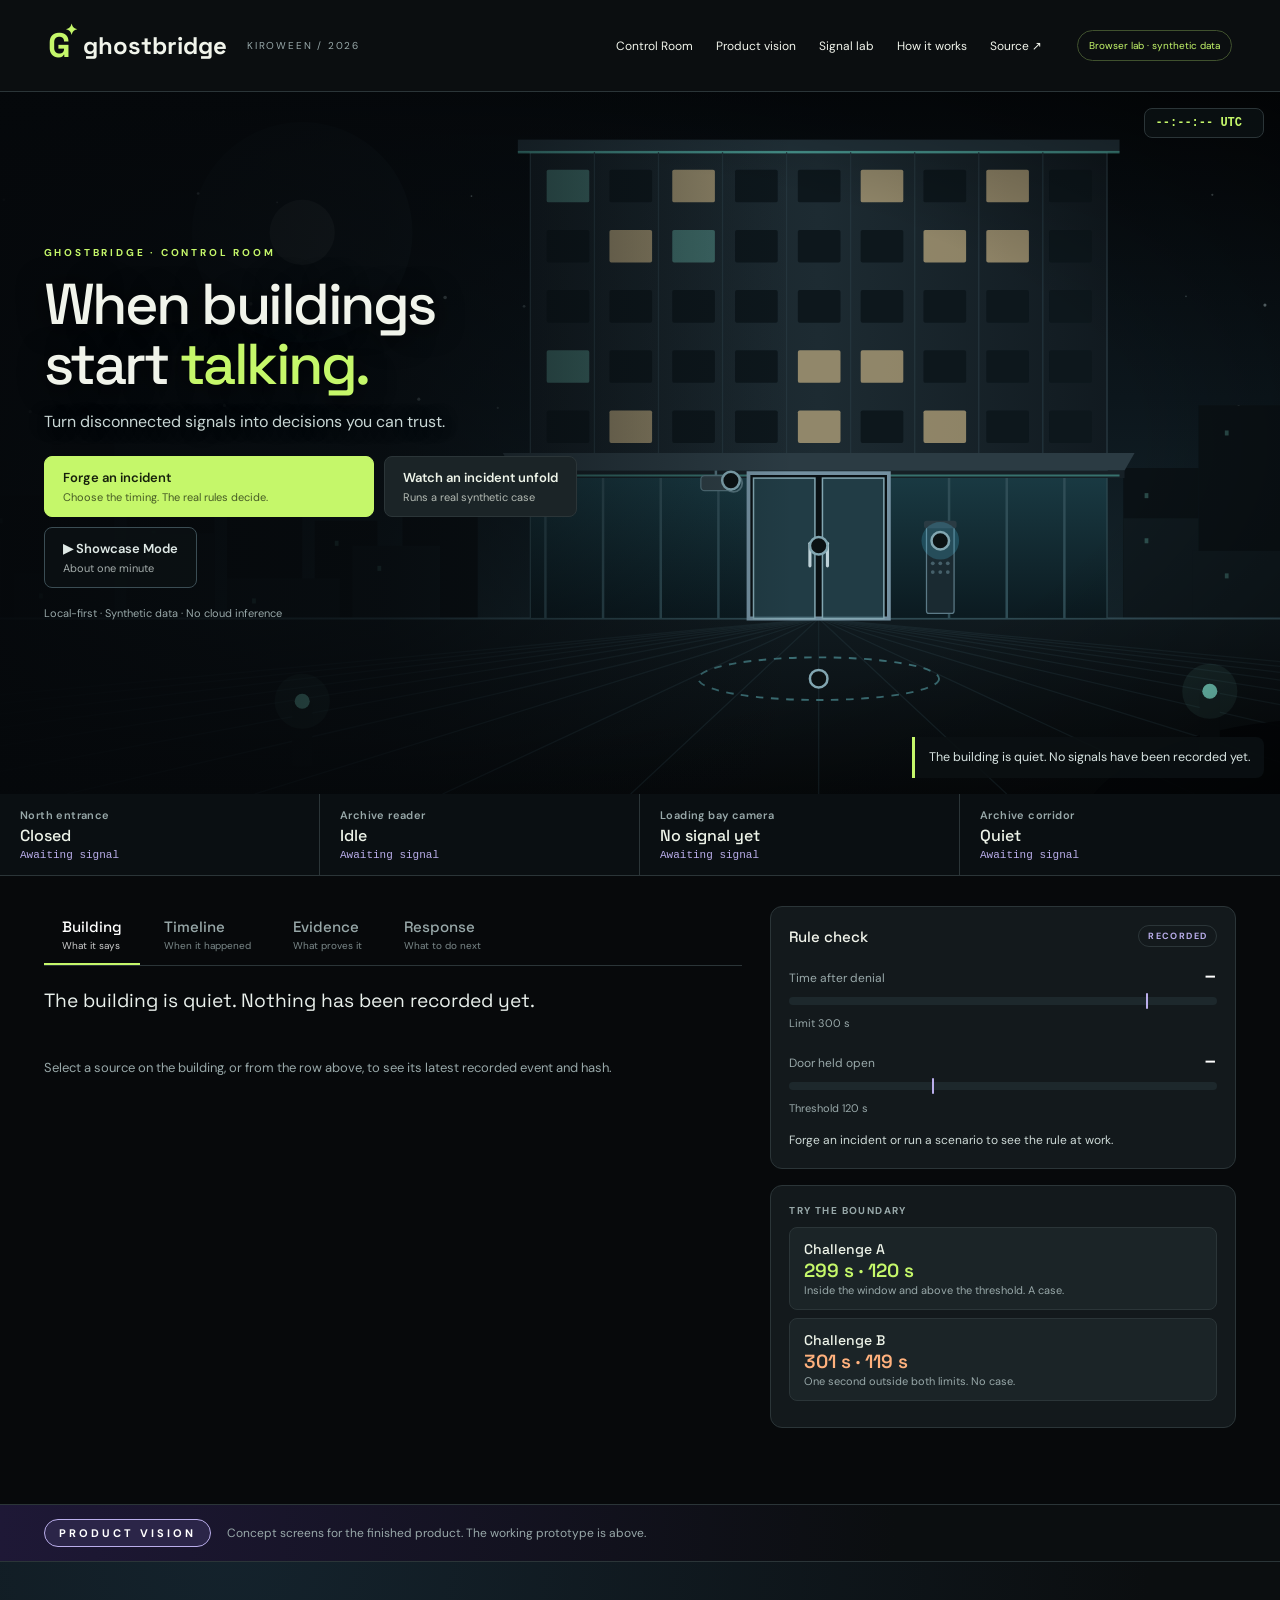
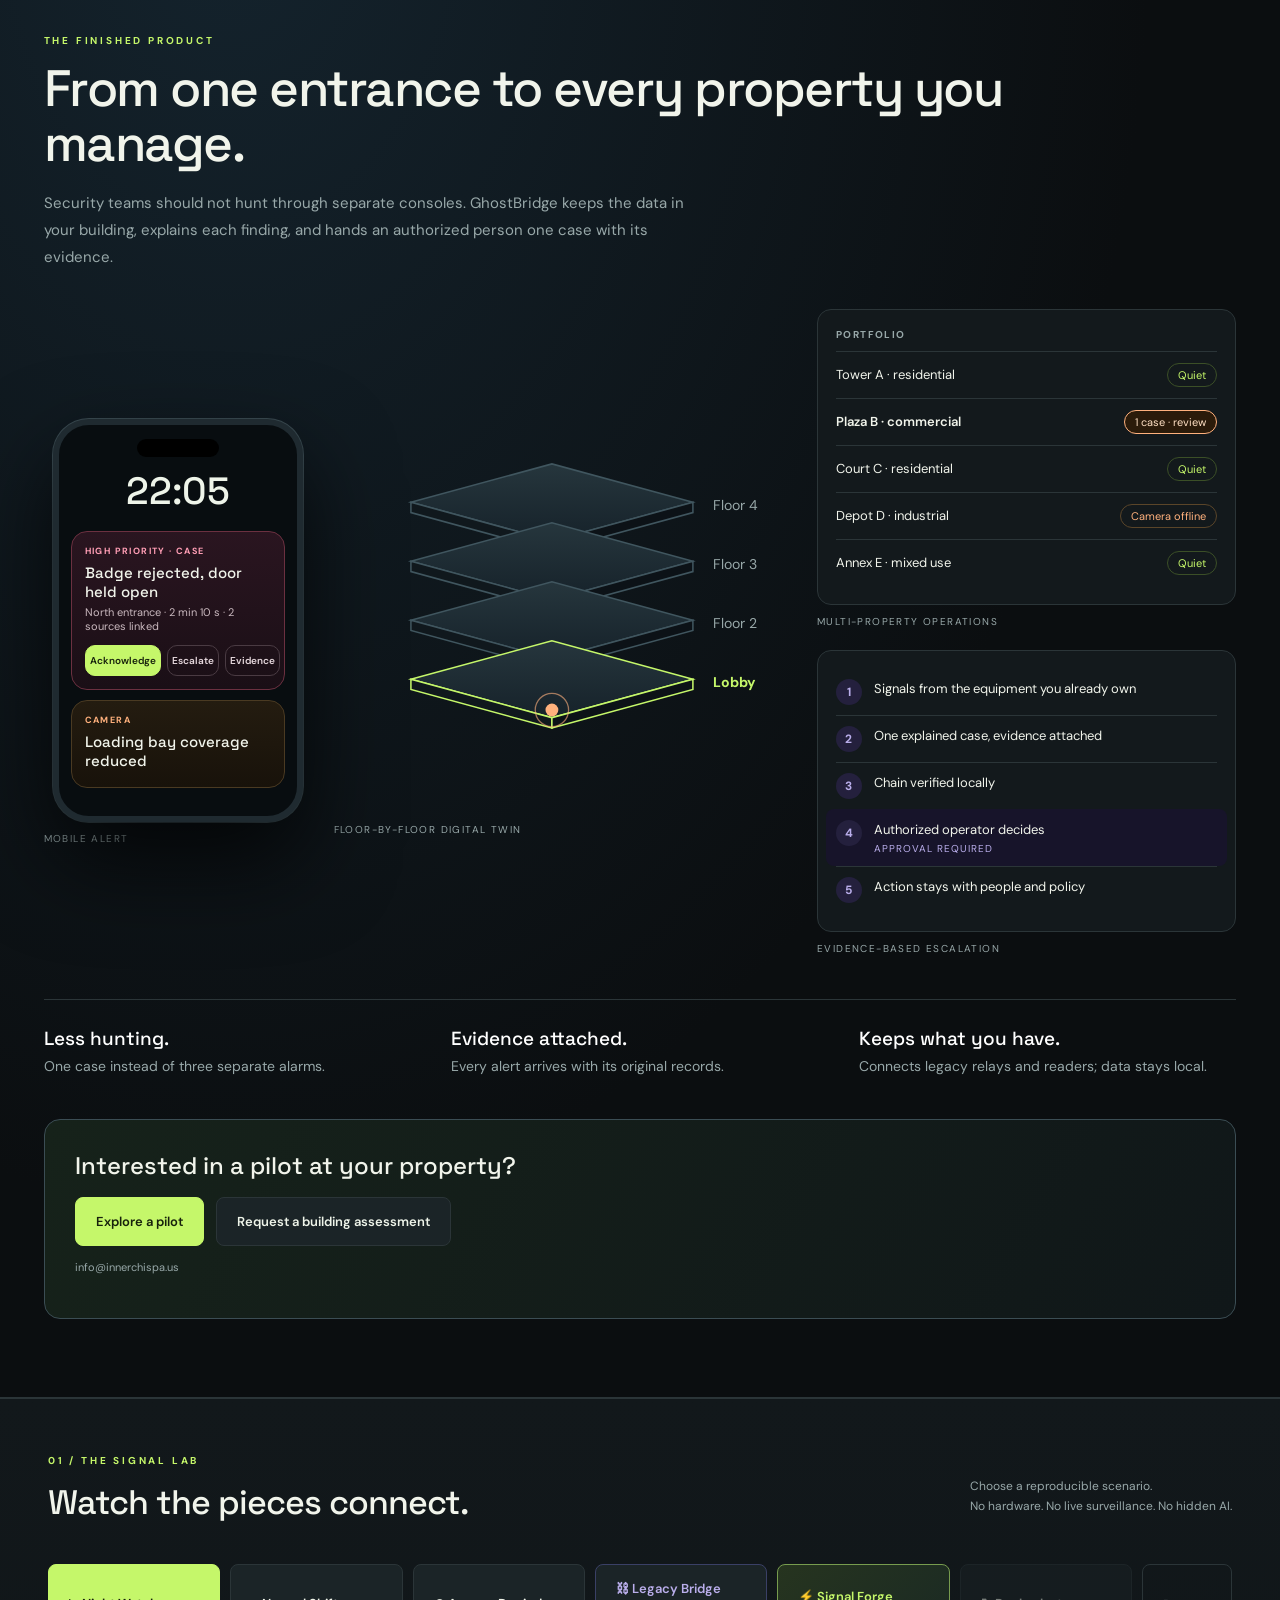
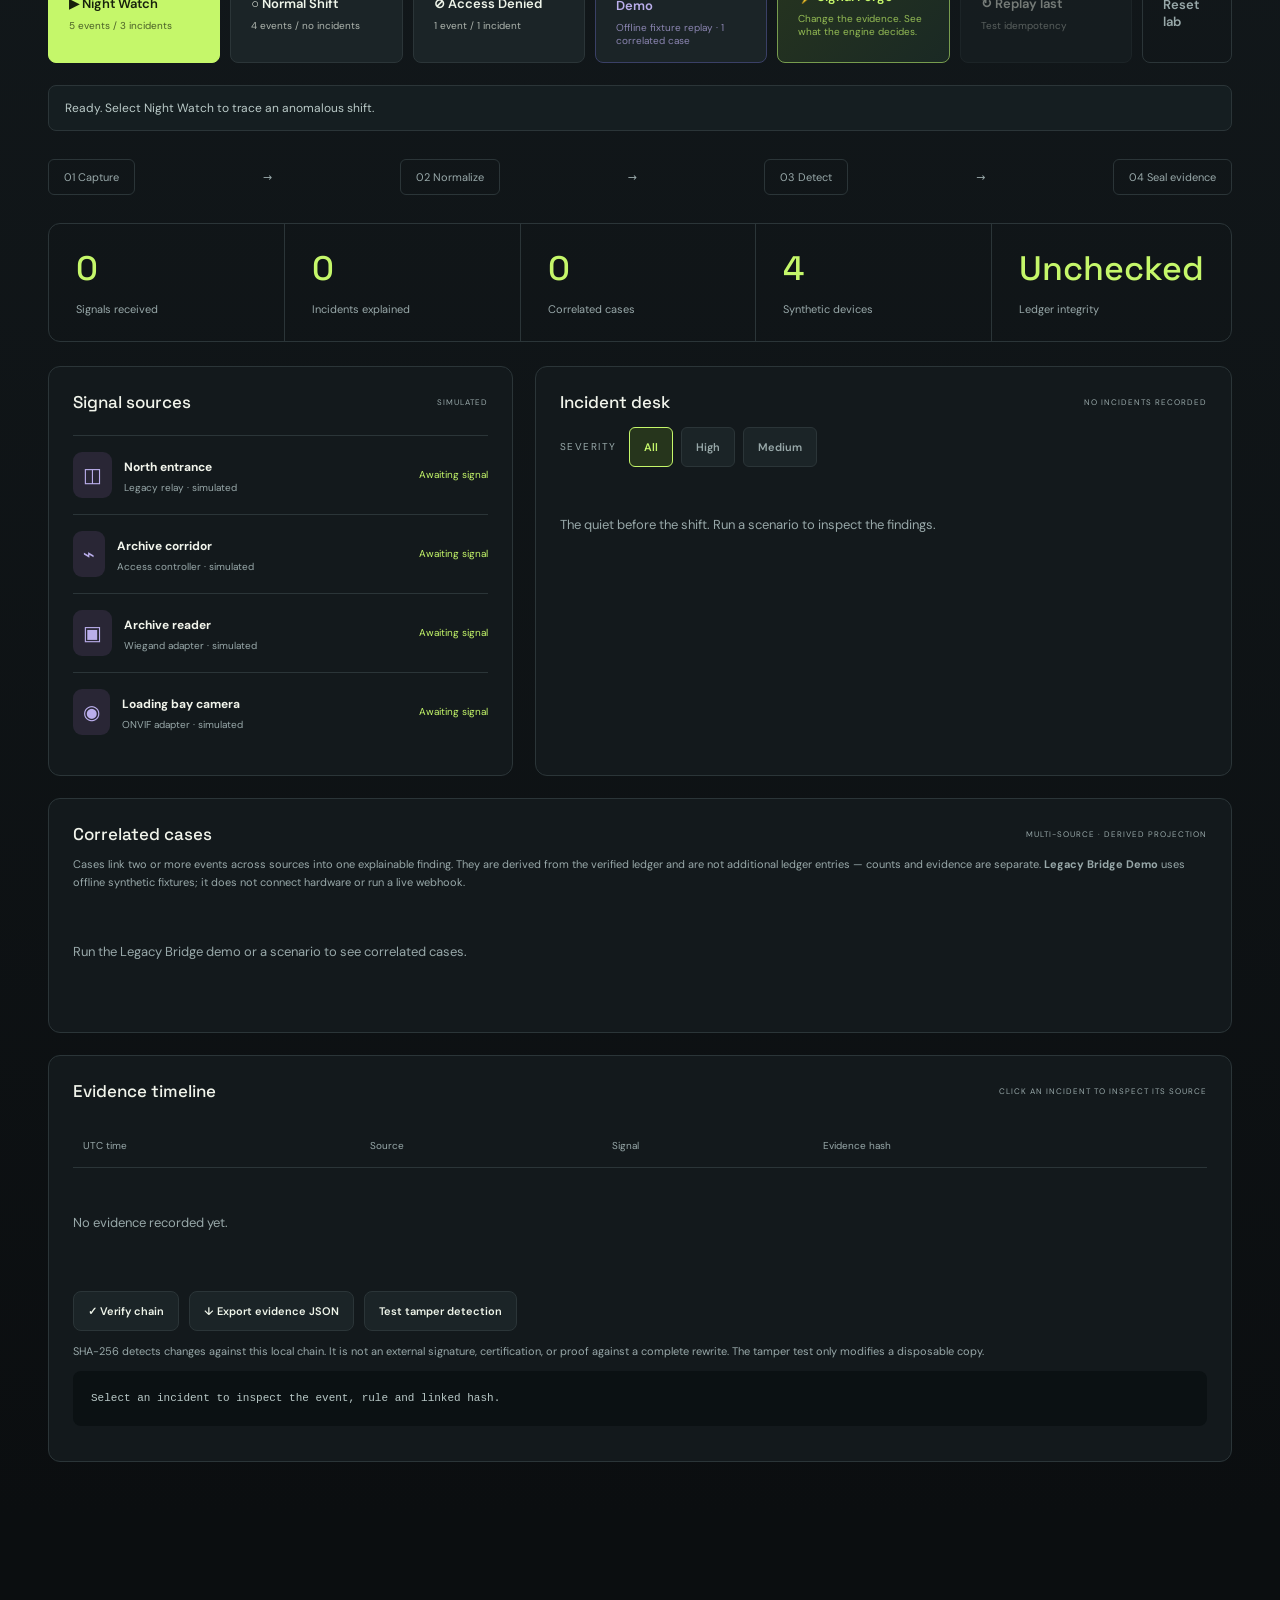
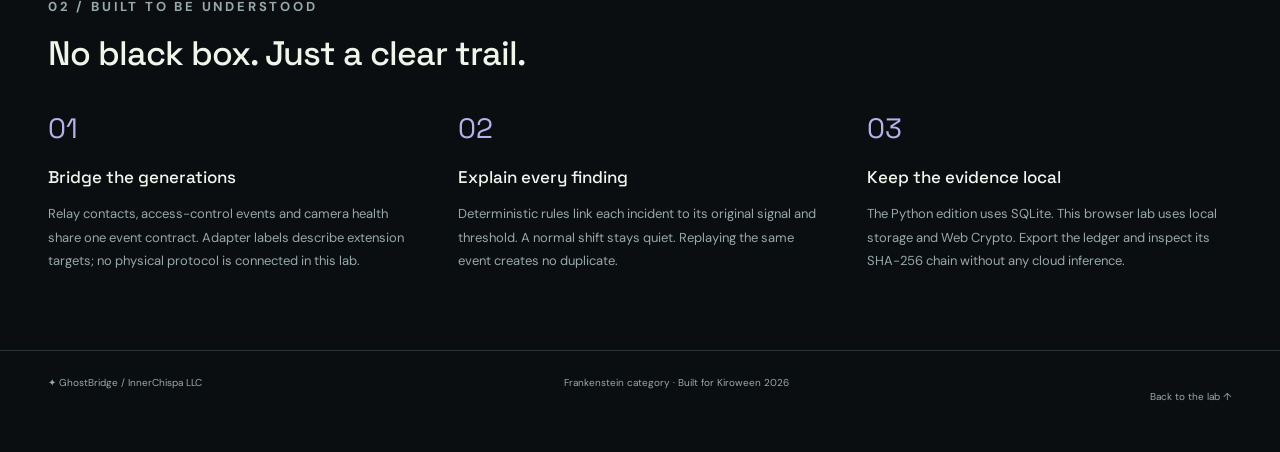
==== commit beea671f: "Merge pull request #16 from Rafa-Innerchispa/feat/kiro-winning-experience Phase 6: Time Machine, Tru" ====
--- a/docs/index.html
+++ b/docs/index.html
@@ -22,10 +22,12 @@
 <div class="cr-panel" role="tabpanel" id="cr-panel-timeline" aria-labelledby="cr-tab-timeline" tabindex="0" hidden><p class="fine">Drag the slider or pick a marker to see the building at that moment. Positions are to scale and come only from recorded events.</p>
 <div class="cr-tl"><div class="cr-tl-line"></div><div class="cr-tl-track" id="cr-tl-track"></div></div><div class="cr-tl-edges"><span id="cr-tl-edge-a"></span><span id="cr-tl-edge-b"></span></div>
 <div class="cr-scrub-row"><label for="cr-scrub">Time</label><input type="range" id="cr-scrub" min="0" max="0" step="1" value="0" disabled><output id="cr-scrub-out" for="cr-scrub"></output><button type="button" id="cr-live" disabled>Back to live</button></div>
+<section class="cr-tm" id="cr-tm" role="region" aria-label="Incident Time Machine"></section>
 <ol class="cr-tl-list" id="cr-tl-list"></ol></div>
 <div class="cr-panel" role="tabpanel" id="cr-panel-evidence" aria-labelledby="cr-tab-evidence" tabindex="0" hidden><p class="fine">Every source event keeps its own SHA-256 hash, chained to the one before it. This is a local chain, not an external signature.</p>
 <div class="cr-actions"><button type="button" id="cr-ev-recon" disabled>&#9678; Open reconstruction</button><button type="button" id="cr-ev-verify">&#10003; Verify chain</button><button type="button" id="cr-ev-export">&#8595; Export evidence JSON</button></div><p class="cr-note" id="cr-ev-note" role="status" aria-live="polite"></p>
-<ol class="cr-ev-list" id="cr-ev-list"></ol></div>
+<ol class="cr-ev-list" id="cr-ev-list"></ol>
+<section class="cr-tl-lab" id="cr-tl-lab" role="region" aria-label="Evidence Trust Lab"></section></div>
 <div class="cr-panel" role="tabpanel" id="cr-panel-response" aria-labelledby="cr-tab-response" tabindex="0" hidden>
 <section class="cr-ba" id="cr-ba" data-joined="false" aria-label="Before and after"><div class="cr-ba-col"><h4>Before &middot; disconnected alarms <span id="cr-ba-count">0</span></h4><ul class="cr-alarms" id="cr-ba-alarms"></ul></div><div class="cr-ba-mid"><button type="button" id="cr-ba-toggle" aria-pressed="false" class="primary">Connect the signals</button></div><div class="cr-ba-col cr-ba-out"><h4>After &middot; GhostBridge</h4><div class="cr-outcome" id="cr-ba-outcome" data-kind="none"></div></div></section>
 <h3 class="cr-h3">Case board</h3><dl class="cr-board" id="cr-board"></dl>
--- a/docs/styles.css
+++ b/docs/styles.css
@@ -1,7 +1,7 @@
 /* Fonts are vendored (SIL OFL 1.1), so the page makes no third-party request. See fonts/README.md. */
 @font-face{font-family:'DM Sans';font-style:normal;font-weight:400 700;font-display:swap;src:url(fonts/dm-sans-latin.woff2) format('woff2')}
 @font-face{font-family:'Space Grotesk';font-style:normal;font-weight:400 700;font-display:swap;src:url(fonts/space-grotesk-latin.woff2) format('woff2')}
-:root{color-scheme:dark;--bg:#0b0e10;--panel:#13191c;--line:#2b3538;--muted:#98a8a9;--green:#c5f76a;--purple:#baaeeb;--orange:#ffb17d}*{box-sizing:border-box}html{scroll-behavior:smooth;scroll-padding-top:25px}body{margin:0;background:var(--bg);color:#f1f4eb;font:15px 'DM Sans',system-ui,sans-serif}header,main,footer{max-width:1440px;margin:auto}header{display:flex;align-items:center;gap:35px;padding:24px 48px;border-bottom:1px solid var(--line)}a{color:inherit;text-decoration:none}a:hover{color:var(--green)}.brand{font:700 24px 'Space Grotesk',sans-serif;display:flex;gap:12px;align-items:center}.logo{font-size:34px;color:var(--green);position:relative}.logo span{font-size:15px;position:absolute;right:-7px;top:-4px}.edition{font:10px 'DM Sans',sans-serif;letter-spacing:1.8px;color:var(--muted);margin-left:8px}nav{display:flex;gap:23px;margin-left:auto;font-size:12px}.pill{font-size:10px;border:1px solid #40512e;color:var(--green);padding:8px 11px;border-radius:30px}.hero{padding:80px 65px 75px;display:grid;grid-template-columns:1.15fr 1fr;gap:50px;align-items:center}.eyebrow{font-size:10px;letter-spacing:2.8px;color:var(--green);font-weight:700}h1{font:500 clamp(45px,5.1vw,76px)/1.06 'Space Grotesk',sans-serif;letter-spacing:-3px;margin:22px 0}h1 em{font-style:normal;color:var(--green)}.intro{color:var(--muted);line-height:1.8;max-width:460px;margin:25px 0}.fine{font-size:11px;line-height:1.7;color:var(--muted)}button,.link-button{font:600 13px 'DM Sans',sans-serif;border:1px solid var(--line);background:#1b2427;color:#eef4e9;border-radius:8px;padding:15px 20px;cursor:pointer;transition:background .2s,border-color .2s}button:hover{border-color:var(--green);background:#2c3734}button:disabled{opacity:.45;cursor:wait}button:focus-visible,a:focus-visible{outline:3px solid var(--purple);outline-offset:4px}.primary{background:var(--green);color:#17210c;border-color:var(--green)}.primary:hover{background:#d6ff93}.link-button{display:inline-flex;gap:50px;align-items:center}.bridge-art{position:relative;height:440px;background:radial-gradient(ellipse,#33482a38,transparent 65%);display:grid;place-items:center}.orbit{width:320px;height:320px;border:1px solid #445138;border-radius:50%;outline:1px dashed #293329;outline-offset:24px;transform:rotate(-20deg)}.orbit:after,.orbit:before{content:'';position:absolute;left:50%;top:0;width:1px;height:100%;background:#384530;transform:rotate(45deg)}.orbit:after{transform:rotate(-45deg)}.core{position:absolute;background:#1b2819;width:146px;height:146px;border-radius:35px;border:1px solid #6f9444;display:flex;align-items:center;justify-content:center;font:70px 'Space Grotesk';box-shadow:0 0 60px #9ad55217;color:var(--green)}.core>span{font-size:30px}.core small{position:absolute;bottom:18px;font:8px 'DM Sans';letter-spacing:2px;color:#c3d6ad}.signal{position:absolute;border:1px solid #3b4749;background:#172024;border-radius:15px;width:86px;height:72px;display:flex;justify-content:center;align-items:center;font-size:28px;color:var(--purple)}.signal small{font-size:7px;position:absolute;bottom:-20px;letter-spacing:1px;white-space:nowrap;color:var(--muted)}.s1{top:35px;left:45px}.s2{right:15px;top:65px}.s3{bottom:65px;left:15px}.s4{right:45px;bottom:35px}.art-caption{position:absolute;bottom:-25px;left:40%;font-size:11px;color:var(--muted);line-height:1.6}.workspace{padding:45px 48px 55px;border-top:1px solid var(--line);background:linear-gradient(180deg,#12181b,#0b0e10)}.section-heading{display:flex;justify-content:space-between;align-items:center;gap:30px}h2{font:500 34px 'Space Grotesk';letter-spacing:-1px;margin:14px 0 25px}.section-heading>p{font-size:12px;color:var(--muted);line-height:1.7}.scenario-bar{display:flex;gap:10px;flex-wrap:wrap;margin:15px 0 22px}.scenario-bar button{flex:1;text-align:left;min-width:150px}.scenario-bar button small{display:block;font-size:10px;font-weight:400;opacity:.7;margin-top:7px}.scenario-bar .quiet{flex:0;min-width:90px;color:var(--muted);background:transparent}.notice{padding:14px 16px;border:1px solid var(--line);border-radius:8px;background:#151e21;font-size:12px;color:#b9c9c7}.notice.error{border-color:#c67060;color:#ffb5a7}.pipeline{display:flex;align-items:center;justify-content:space-between;margin:28px 0;font-size:11px;color:var(--muted)}.pipeline span{padding:10px 15px;border:1px solid var(--line);border-radius:6px}.pipeline span.active{color:var(--green);background:#26351c;border-color:#749b44}.pipeline i{font-style:normal}.metrics{display:grid;grid-template-columns:repeat(4,1fr);border:1px solid var(--line);border-radius:12px;margin-bottom:24px;overflow:hidden}.metrics>div{padding:23px 27px;border-right:1px solid var(--line)}.metrics>div:last-child{border:0}.metrics strong{display:block;font:500 34px 'Space Grotesk';color:var(--green);margin-bottom:8px}.metrics span{font-size:11px;color:var(--muted)}.lab-grid{display:grid;grid-template-columns:.8fr 1.2fr;gap:22px}.panel{background:var(--panel);border:1px solid var(--line);border-radius:12px;padding:24px;min-width:0}h3{font:500 17px 'Space Grotesk';margin:0 0 22px}h3>span{float:right;font:8px 'DM Sans';letter-spacing:1px;color:var(--muted);margin-top:6px}.device{padding:16px 0;border-top:1px solid var(--line);display:flex;gap:12px;align-items:center}.device .icon{font-size:20px;color:var(--purple);background:#292635;padding:10px;border-radius:9px}.device strong{font-size:12px}.device small{display:block;font-size:10px;color:var(--muted);margin-top:5px}.device .device-state{margin-left:auto;color:var(--green);font-size:10px;text-align:right}.device .offline{color:var(--orange)}.finding{display:block;width:100%;text-align:left;padding:15px;margin:0 0 10px;background:#1d2527;border:1px solid #3a4344}.finding .severity{font-size:9px;text-transform:uppercase;color:var(--orange);letter-spacing:1px;margin-right:10px}.finding strong{font-size:13px}.finding p{font-size:12px;color:var(--muted);line-height:1.6;margin:10px 0}.finding small{font:10px monospace;color:var(--purple)}.empty{font-size:13px;line-height:1.9;color:var(--muted);padding:30px 0}.timeline{margin-top:22px}.table-wrap{overflow-x:auto}table{border-collapse:collapse;width:100%;font-size:11px;text-align:left;white-space:nowrap}td,th{padding:15px 10px;border-bottom:1px solid var(--line)}th{font-size:10px;font-weight:400;color:var(--muted)}td:last-child{font-family:monospace;color:var(--purple)}.evidence-actions{display:flex;gap:10px;margin-top:25px;flex-wrap:wrap}.evidence-actions button{font-size:11px;padding:11px 14px}pre{font:11px/1.7 monospace;white-space:pre-wrap;overflow-wrap:anywhere;background:#0b1113;padding:18px;border-radius:8px;color:#b9c9c7;max-height:360px;overflow:auto}.how{padding:65px 48px}.how-grid{display:grid;grid-template-columns:repeat(3,1fr);gap:45px;margin-top:35px}.how article b{font:28px 'Space Grotesk';color:var(--purple)}.how h3{margin:20px 0 14px}.how p{font-size:13px;color:var(--muted);line-height:1.8}footer{padding:25px 48px 35px;border-top:1px solid var(--line);display:flex;justify-content:space-between;gap:20px;font-size:10px;color:var(--muted)}@media(max-width:900px){header{padding:20px 25px;flex-wrap:wrap;gap:15px}.edition{display:none}nav{gap:15px}.pill{display:none}.hero{padding:50px 30px;gap:10px}.bridge-art{transform:scale(.8);transform-origin:center}.hero h1{font-size:50px}.workspace,.how{padding:35px 25px}.metrics>div{padding:20px}.lab-grid{grid-template-columns:1fr}.how-grid{gap:25px}}@media(max-width:600px){header{padding:18px 20px}nav{font-size:10px}.brand{font-size:20px}nav a:first-child{display:none}.hero{grid-template-columns:1fr;padding:35px 24px}.hero h1{font-size:49px;letter-spacing:-2px}.hero .bridge-art{height:320px;margin:-15px 0 5px;transform:scale(.8)}.section-heading{display:block}.section-heading>p{margin-top:0}h2{font-size:28px}.workspace,.how{padding:30px 18px}.scenario-bar button{min-width:140px}.metrics{grid-template-columns:1fr 1fr}.metrics>div{border-bottom:1px solid var(--line)}.metrics strong{font-size:26px}.pipeline{gap:5px;overflow-x:auto}.pipeline span{padding:8px;font-size:9px;white-space:nowrap}.panel{padding:18px}h3>span{float:none;display:block;margin-top:9px}.how-grid{grid-template-columns:1fr;gap:20px}footer{flex-direction:column;padding:25px}.art-caption{bottom:-40px}}@media(prefers-reduced-motion:reduce){html{scroll-behavior:auto}*{transition:none!important}}
+:root{color-scheme:dark;--bg:#0b0e10;--panel:#13191c;--line:#2b3538;--muted:#98a8a9;--green:#c5f76a;--purple:#baaeeb;--orange:#ffb17d}*{box-sizing:border-box}html{scroll-padding-top:25px}body{margin:0;background:var(--bg);color:#f1f4eb;font:15px 'DM Sans',system-ui,sans-serif}header,main,footer{max-width:1440px;margin:auto}header{display:flex;align-items:center;gap:35px;padding:24px 48px;border-bottom:1px solid var(--line)}a{color:inherit;text-decoration:none}a:hover{color:var(--green)}.brand{font:700 24px 'Space Grotesk',sans-serif;display:flex;gap:12px;align-items:center}.logo{font-size:34px;color:var(--green);position:relative}.logo span{font-size:15px;position:absolute;right:-7px;top:-4px}.edition{font:10px 'DM Sans',sans-serif;letter-spacing:1.8px;color:var(--muted);margin-left:8px}nav{display:flex;gap:23px;margin-left:auto;font-size:12px}nav a,footer a,.brand{display:inline-flex;align-items:center;min-height:40px;min-width:40px}.pill{font-size:10px;border:1px solid #40512e;color:var(--green);padding:8px 11px;border-radius:30px}.hero{padding:80px 65px 75px;display:grid;grid-template-columns:1.15fr 1fr;gap:50px;align-items:center}.eyebrow{font-size:10px;letter-spacing:2.8px;color:var(--green);font-weight:700}h1{font:500 clamp(45px,5.1vw,76px)/1.06 'Space Grotesk',sans-serif;letter-spacing:-3px;margin:22px 0}h1 em{font-style:normal;color:var(--green)}.intro{color:var(--muted);line-height:1.8;max-width:460px;margin:25px 0}.fine{font-size:11px;line-height:1.7;color:var(--muted)}button,.link-button{font:600 13px 'DM Sans',sans-serif;border:1px solid var(--line);background:#1b2427;color:#eef4e9;border-radius:8px;padding:15px 20px;cursor:pointer;transition:background .2s,border-color .2s}button:hover{border-color:var(--green);background:#2c3734}button:disabled{opacity:.45;cursor:wait}button:focus-visible,a:focus-visible{outline:3px solid var(--purple);outline-offset:4px}.primary{background:var(--green);color:#17210c;border-color:var(--green)}.primary:hover{background:#d6ff93}.link-button{display:inline-flex;gap:50px;align-items:center}.bridge-art{position:relative;height:440px;background:radial-gradient(ellipse,#33482a38,transparent 65%);display:grid;place-items:center}.orbit{width:320px;height:320px;border:1px solid #445138;border-radius:50%;outline:1px dashed #293329;outline-offset:24px;transform:rotate(-20deg)}.orbit:after,.orbit:before{content:'';position:absolute;left:50%;top:0;width:1px;height:100%;background:#384530;transform:rotate(45deg)}.orbit:after{transform:rotate(-45deg)}.core{position:absolute;background:#1b2819;width:146px;height:146px;border-radius:35px;border:1px solid #6f9444;display:flex;align-items:center;justify-content:center;font:70px 'Space Grotesk';box-shadow:0 0 60px #9ad55217;color:var(--green)}.core>span{font-size:30px}.core small{position:absolute;bottom:18px;font:8px 'DM Sans';letter-spacing:2px;color:#c3d6ad}.signal{position:absolute;border:1px solid #3b4749;background:#172024;border-radius:15px;width:86px;height:72px;display:flex;justify-content:center;align-items:center;font-size:28px;color:var(--purple)}.signal small{font-size:7px;position:absolute;bottom:-20px;letter-spacing:1px;white-space:nowrap;color:var(--muted)}.s1{top:35px;left:45px}.s2{right:15px;top:65px}.s3{bottom:65px;left:15px}.s4{right:45px;bottom:35px}.art-caption{position:absolute;bottom:-25px;left:40%;font-size:11px;color:var(--muted);line-height:1.6}.workspace{padding:45px 48px 55px;border-top:1px solid var(--line);background:linear-gradient(180deg,#12181b,#0b0e10)}.section-heading{display:flex;justify-content:space-between;align-items:center;gap:30px}h2{font:500 34px 'Space Grotesk';letter-spacing:-1px;margin:14px 0 25px}.section-heading>p{font-size:12px;color:var(--muted);line-height:1.7}.scenario-bar{display:flex;gap:10px;flex-wrap:wrap;margin:15px 0 22px}.scenario-bar button{flex:1;text-align:left;min-width:150px}.scenario-bar button small{display:block;font-size:10px;font-weight:400;opacity:.7;margin-top:7px}.scenario-bar .quiet{flex:0;min-width:90px;color:var(--muted);background:transparent}.notice{padding:14px 16px;border:1px solid var(--line);border-radius:8px;background:#151e21;font-size:12px;color:#b9c9c7}.notice.error{border-color:#c67060;color:#ffb5a7}.pipeline{display:flex;align-items:center;justify-content:space-between;margin:28px 0;font-size:11px;color:var(--muted)}.pipeline span{padding:10px 15px;border:1px solid var(--line);border-radius:6px}.pipeline span.active{color:var(--green);background:#26351c;border-color:#749b44}.pipeline i{font-style:normal}.metrics{display:grid;grid-template-columns:repeat(4,1fr);border:1px solid var(--line);border-radius:12px;margin-bottom:24px;overflow:hidden}.metrics>div{padding:23px 27px;border-right:1px solid var(--line)}.metrics>div:last-child{border:0}.metrics strong{display:block;font:500 34px 'Space Grotesk';color:var(--green);margin-bottom:8px}.metrics span{font-size:11px;color:var(--muted)}.lab-grid{display:grid;grid-template-columns:.8fr 1.2fr;gap:22px}.panel{background:var(--panel);border:1px solid var(--line);border-radius:12px;padding:24px;min-width:0}h3{font:500 17px 'Space Grotesk';margin:0 0 22px}h3>span{float:right;font:8px 'DM Sans';letter-spacing:1px;color:var(--muted);margin-top:6px}.device{padding:16px 0;border-top:1px solid var(--line);display:flex;gap:12px;align-items:center}.device .icon{font-size:20px;color:var(--purple);background:#292635;padding:10px;border-radius:9px}.device strong{font-size:12px}.device small{display:block;font-size:10px;color:var(--muted);margin-top:5px}.device .device-state{margin-left:auto;color:var(--green);font-size:10px;text-align:right}.device .offline{color:var(--orange)}.finding{display:block;width:100%;text-align:left;padding:15px;margin:0 0 10px;background:#1d2527;border:1px solid #3a4344}.finding .severity{font-size:9px;text-transform:uppercase;color:var(--orange);letter-spacing:1px;margin-right:10px}.finding strong{font-size:13px}.finding p{font-size:12px;color:var(--muted);line-height:1.6;margin:10px 0}.finding small{font:10px monospace;color:var(--purple)}.empty{font-size:13px;line-height:1.9;color:var(--muted);padding:30px 0}.timeline{margin-top:22px}.table-wrap{overflow-x:auto}table{border-collapse:collapse;width:100%;font-size:11px;text-align:left;white-space:nowrap}td,th{padding:15px 10px;border-bottom:1px solid var(--line)}th{font-size:10px;font-weight:400;color:var(--muted)}td:last-child{font-family:monospace;color:var(--purple)}.evidence-actions{display:flex;gap:10px;margin-top:25px;flex-wrap:wrap}.evidence-actions button{font-size:11px;padding:11px 14px}pre{font:11px/1.7 monospace;white-space:pre-wrap;overflow-wrap:anywhere;background:#0b1113;padding:18px;border-radius:8px;color:#b9c9c7;max-height:360px;overflow:auto}.how{padding:65px 48px}.how-grid{display:grid;grid-template-columns:repeat(3,1fr);gap:45px;margin-top:35px}.how article b{font:28px 'Space Grotesk';color:var(--purple)}.how h3{margin:20px 0 14px}.how p{font-size:13px;color:var(--muted);line-height:1.8}footer{padding:25px 48px 35px;border-top:1px solid var(--line);display:flex;justify-content:space-between;gap:20px;font-size:10px;color:var(--muted)}@media(max-width:900px){header{padding:20px 25px;flex-wrap:wrap;gap:15px}.edition{display:none}nav{gap:15px}.pill{display:none}.hero{padding:50px 30px;gap:10px}.bridge-art{transform:scale(.8);transform-origin:center}.hero h1{font-size:50px}.workspace,.how{padding:35px 25px}.metrics>div{padding:20px}.lab-grid{grid-template-columns:1fr}.how-grid{gap:25px}}@media(max-width:600px){header{padding:18px 20px}nav{font-size:10px}.brand{font-size:20px}nav{flex-wrap:wrap;gap:0 12px}.hero{grid-template-columns:1fr;padding:35px 24px}.hero h1{font-size:49px;letter-spacing:-2px}.hero .bridge-art{height:320px;margin:-15px 0 5px;transform:scale(.8)}.section-heading{display:block}.section-heading>p{margin-top:0}h2{font-size:28px}.workspace,.how{padding:30px 18px}.scenario-bar button{min-width:140px}.metrics{grid-template-columns:1fr 1fr}.metrics>div{border-bottom:1px solid var(--line)}.metrics strong{font-size:26px}.pipeline{gap:5px;overflow-x:auto}.pipeline span{padding:8px;font-size:9px;white-space:nowrap}.panel{padding:18px}h3>span{float:none;display:block;margin-top:9px}.how-grid{grid-template-columns:1fr;gap:20px}footer{flex-direction:column;padding:25px}.art-caption{bottom:-40px}}@media(prefers-reduced-motion:no-preference){html{scroll-behavior:smooth}}@media(prefers-reduced-motion:reduce){html{scroll-behavior:auto}*{transition:none!important}}
 
 /* --- Incident severity filter controls (Kiro / feat/incident-severity-filter) --- */
 .severity-filter{display:flex;align-items:center;gap:8px;flex-wrap:wrap;margin:-8px 0 16px}
--- a/docs/control_room.css
+++ b/docs/control_room.css
@@ -289,3 +289,111 @@
 #control-room:focus{outline:none}
 #filter-all,#filter-high,#filter-medium,#verify,#export,#tamper{min-height:40px;min-width:40px;box-sizing:border-box}
 #filter-all,#filter-high,#filter-medium{display:inline-flex;align-items:center;justify-content:center}
+
+/* ---------- Phase 6: Incident Time Machine and Evidence Trust Lab ----------
+   Authored by Kiro (Kiroween 2026, feat/kiro-winning-experience).
+   Teal/lime = verified, amber = risk or did-not-happen, lavender = provenance (ids, hashes). State is never colour alone: every state also has a word and a shape. */
+.cr-tm,.cr-tl-lab{min-width:0}
+.cr-tm{margin:22px 0 18px;padding:18px 18px 16px;border:1px solid var(--line);border-radius:10px;background:#0d1417}
+.cr-tm h3,.cr-tl-lab h3{margin:0 0 6px;font:500 21px 'Space Grotesk',sans-serif;letter-spacing:-.3px}
+.cr-tm .fine{margin:0 0 12px}
+.cr-tm-note{margin:0 0 12px;font-size:13px;color:#c9d7d5}.cr-tm-note:empty{display:none}
+.cr-tm-note[data-kind="empty"],.cr-tm-note[data-kind="none"]{padding:12px 14px;border-left:3px solid var(--purple);background:#121a1d;border-radius:0 8px 8px 0}
+.cr-tm-note[data-kind="near-miss"]{color:#ffe0c4}
+.cr-tm [hidden],.cr-tl-lab [hidden]{display:none!important}
+.cr-tm-controls{display:flex;flex-wrap:wrap;gap:8px;margin:0 0 10px}
+.cr-tm-controls button{min-height:44px;min-width:44px;padding:10px 16px;font-size:12px}
+.cr-tm-controls button:disabled{cursor:not-allowed}
+.cr-tm-hint{margin:0 0 10px;font-size:12px;color:var(--purple)}
+.cr-tm-beats{list-style:none;margin:0 0 14px;padding:0;display:grid;grid-template-columns:repeat(auto-fit,minmax(148px,1fr));gap:8px}
+.cr-tm-item{min-width:0}
+.cr-tm-beat{display:grid;grid-template-columns:18px minmax(0,1fr);grid-template-areas:'m n' 'm l' 'm t' 'm x';column-gap:10px;row-gap:1px;align-items:start;width:100%;min-height:64px;padding:10px 12px;text-align:left;background:#121b1e;border:1px solid var(--line);border-radius:8px;color:#dfe9e6}
+.cr-tm-beat:hover{border-color:var(--teal);background:#162327}
+.cr-tm-mark{grid-area:m;width:14px;height:14px;margin-top:3px;border-radius:50%;background:var(--teal);box-shadow:0 0 0 2px #0d1417,0 0 0 3px var(--teal)}
+.cr-tm-n{grid-area:n;font:600 10px monospace;letter-spacing:1px;color:var(--muted)}
+.cr-tm-label{grid-area:l;font:500 14px/1.25 'Space Grotesk',sans-serif;overflow-wrap:anywhere}
+.cr-tm-at{grid-area:t;font:11px monospace;color:var(--teal)}
+.cr-tm-no{grid-area:x;margin-top:3px;font:700 10px 'DM Sans',sans-serif;letter-spacing:.7px;text-transform:uppercase;color:var(--orange)}
+.cr-tm-beat.is-missed{border-style:dashed;border-color:#6a4a2f;background:#17130f}
+.cr-tm-beat.is-missed .cr-tm-mark{background:transparent;box-shadow:none;border:2px solid var(--orange)}
+.cr-tm-beat.is-missed .cr-tm-label{color:#e9d6c6}
+.cr-tm-beat.is-active{border-color:var(--green);background:#1a2616;box-shadow:inset 0 0 0 1px var(--green)}
+.cr-tm-beat.is-active.is-missed{border-color:var(--orange);background:#2a1d10;box-shadow:inset 0 0 0 1px var(--orange)}
+.cr-tm-beat.is-active .cr-tm-mark{background:var(--green);box-shadow:0 0 0 2px #1a2616,0 0 0 4px var(--green)}
+.cr-tm-beat.is-active.is-missed .cr-tm-mark{background:transparent;border-color:var(--orange);box-shadow:0 0 0 2px #2a1d10,0 0 0 4px var(--orange)}
+.cr-tm-caption{min-height:150px;padding:14px 16px;border:1px solid var(--line);border-left:3px solid var(--teal);border-radius:0 8px 8px 0;background:#101a1d}
+.cr-tm-caption:has(.cr-tm-badge){border-left-color:var(--orange)}
+.cr-tm-placeholder{margin:0;font-size:13px;color:var(--muted)}
+.cr-tm-cap-title{display:flex;flex-wrap:wrap;align-items:baseline;gap:4px 10px;margin:0 0 8px}
+.cr-tm-cap-n{font:600 10px monospace;letter-spacing:1px;text-transform:uppercase;color:var(--muted)}
+.cr-tm-cap-label{font:500 18px 'Space Grotesk',sans-serif}
+.cr-tm-badge{padding:3px 9px;border:1px dashed var(--orange);border-radius:6px;font:700 10px 'DM Sans',sans-serif;letter-spacing:.7px;text-transform:uppercase;color:var(--orange)}
+.cr-tm-time{margin:0 0 6px;font-size:12px;color:var(--muted)}.cr-tm-time time{font:600 12px monospace;color:var(--teal)}
+.cr-tm-text{margin:0 0 10px;font-size:13.5px;line-height:1.6;color:#e1ebe8;overflow-wrap:anywhere}
+.cr-tm-case{margin:0 0 10px;font-size:12px;color:var(--muted)}.cr-tm-case code{font:600 12px monospace;color:var(--green);overflow-wrap:anywhere}
+.cr-tm-events{list-style:none;margin:0 0 8px;padding:0}
+.cr-tm-events li{display:flex;flex-wrap:wrap;align-items:baseline;gap:2px 8px;padding:6px 0;border-top:1px solid var(--line);font-size:11px;color:var(--muted)}
+.cr-tm-id,.cr-tm-hash{font:11px monospace;color:var(--purple);overflow-wrap:anywhere}
+.cr-tm-full summary,.cr-tl-lab-details>summary{display:flex;align-items:center;min-height:44px;padding:6px 4px;cursor:pointer;font-size:12px;color:#d6e2e0}
+.cr-tm-full summary{display:inline-flex;min-width:44px}
+.cr-tm-full summary:focus-visible,.cr-tl-lab-details>summary:focus-visible{outline:3px solid var(--purple);outline-offset:3px;border-radius:6px}
+.cr-tm-full p{margin:4px 0;font-size:11px;color:var(--muted)}.cr-tm-full code{display:block;font:11px/1.5 monospace;color:var(--purple);overflow-wrap:anywhere;word-break:break-all}
+
+.cr-tl-lab{margin:30px 0 8px;padding:20px 0 0;border-top:1px solid var(--line)}
+.cr-tl-lab-honesty{margin:0 0 10px;padding:10px 14px;border-left:3px solid var(--purple);border-radius:0 8px 8px 0;background:#161a2a;font-size:13px;color:#e3defa}
+.cr-tl-lab-details{border:1px solid var(--line);border-radius:10px;background:#0d1417;padding:4px 16px 14px}
+.cr-tl-lab-details>summary{font:500 14px 'Space Grotesk',sans-serif}
+.cr-tl-lab-chain{list-style:none;margin:12px 0 14px;padding:0;display:grid;gap:8px}
+.cr-tl-lab-block{position:relative;display:grid;grid-template-columns:44px minmax(0,1fr) auto;grid-template-areas:'s d t' 's y h';column-gap:10px;row-gap:2px;align-items:baseline;padding:10px 12px;border:1px solid var(--line);border-left:4px solid var(--teal);border-radius:8px;background:#111a1d}
+.cr-tl-lab-chain>.cr-tl-lab-block+.cr-tl-lab-block::before{content:'';position:absolute;left:22px;top:-9px;width:2px;height:9px;background:var(--purple);opacity:.7}
+.cr-tl-lab-seq{grid-area:s;align-self:center;font:600 13px monospace;color:var(--muted)}
+.cr-tl-lab-dev{grid-area:d;font:500 14px 'Space Grotesk',sans-serif;overflow-wrap:anywhere}
+.cr-tl-lab-type{grid-area:y;font-size:12px;color:#c3d0cd;overflow-wrap:anywhere}
+.cr-tl-lab-hash{grid-area:h;justify-self:end;font:11px monospace;color:var(--purple)}
+.cr-tl-lab-status{grid-area:t;justify-self:end;display:inline-flex;align-items:center;gap:6px;font:700 11px 'DM Sans',sans-serif;letter-spacing:.4px;color:var(--teal)}
+.cr-tl-lab-icon{display:inline-grid;place-items:center;width:20px;height:20px;border-radius:50%;border:2px solid currentColor;font:700 11px/1 'DM Sans',sans-serif}
+.cr-tl-lab-block[data-status="verified"]{border-left-color:var(--teal)}
+.cr-tl-lab-block[data-status="altered"],.cr-tl-lab-block[data-status="broken-link"]{border-left-color:var(--orange);background:#1c1610}
+.cr-tl-lab-block[data-status="altered"] .cr-tl-lab-status,.cr-tl-lab-block[data-status="broken-link"] .cr-tl-lab-status{color:var(--orange)}
+.cr-tl-lab-block[data-status="altered"] .cr-tl-lab-icon{background:var(--orange);color:#1c1610;border-color:var(--orange)}
+.cr-tl-lab-block[data-status="broken-link"] .cr-tl-lab-icon{border-radius:4px}
+.cr-tl-lab-block[data-status="unverifiable"]{border-left-style:dashed;border-left-color:#6b7678;background:#0e1316;opacity:.9}
+.cr-tl-lab-block[data-status="unverifiable"] .cr-tl-lab-status{color:var(--muted)}
+.cr-tl-lab-block[data-status="unverifiable"] .cr-tl-lab-icon{border-style:dashed}
+.cr-tl-lab-block.is-compact{grid-template-columns:36px minmax(0,1fr);grid-template-areas:'s d' 's y' 's t';padding:8px 10px}
+.cr-tl-lab-block.is-compact .cr-tl-lab-hash{display:none}.cr-tl-lab-block.is-compact .cr-tl-lab-status{justify-self:start;margin-top:3px}
+.cr-tl-lab-block.is-compact+.cr-tl-lab-block.is-compact::before{left:18px}
+.cr-tl-lab-controls{display:grid;grid-template-columns:minmax(0,1fr) minmax(0,1fr);gap:12px;align-items:end;margin:0 0 8px}
+.cr-tl-lab-field{display:grid;gap:5px;min-width:0}
+.cr-tl-lab-field span{font-size:10px;letter-spacing:1.4px;text-transform:uppercase;color:var(--muted)}
+.cr-tl-lab-field select{width:100%;min-height:44px;padding:8px 10px;font:13px 'DM Sans',sans-serif;color:#eef4e9;background:#1b2427;border:1px solid var(--line);border-radius:8px}
+.cr-tl-lab-field select:focus-visible{outline:3px solid var(--purple);outline-offset:3px}
+.cr-tl-lab-field select:disabled{opacity:.5}
+.cr-tl-lab-buttons{grid-column:1/-1;display:flex;flex-wrap:wrap;gap:8px}
+.cr-tl-lab-buttons button{min-height:44px;min-width:44px;padding:10px 16px;font-size:12px}
+.cr-tl-lab-buttons button:disabled{cursor:not-allowed}
+#cr-tl-lab-tamper{border-color:#6a4a2f;color:#ffe0c4}#cr-tl-lab-tamper:hover:not(:disabled){border-color:var(--orange);background:#2a1d10}
+.cr-tl-lab-hint{margin:0 0 6px;font-size:12px;color:var(--muted)}.cr-tl-lab-hint:empty{display:none}
+.cr-tl-lab-live{margin:6px 0 10px;min-height:1.5em;font-size:12.5px;line-height:1.55;color:#e1ebe8}
+.cr-tl-lab-compare{display:grid;grid-template-columns:repeat(auto-fit,minmax(250px,1fr));gap:12px;margin:0 0 14px}
+.cr-tl-lab-card{min-width:0;padding:12px 12px 4px;border:1px solid var(--teal);border-radius:10px;background:#0f191a}
+.cr-tl-lab-card[data-valid="false"]{border-color:var(--orange);background:#17130f}
+.cr-tl-lab-card h4{margin:0 0 4px;font:500 15px/1.3 'Space Grotesk',sans-serif;overflow-wrap:anywhere}
+.cr-tl-lab-card .cr-tl-lab-chain{margin-top:8px}
+.cr-tl-lab-reason{margin:0 0 10px;padding:10px 14px;border-left:3px solid var(--orange);border-radius:0 8px 8px 0;background:#1c1610;font-size:13px;line-height:1.6;color:#ffe9d6}
+.cr-tl-lab-dl{margin:0 0 10px}
+.cr-tl-lab-kv{display:grid;grid-template-columns:150px minmax(0,1fr);gap:10px;padding:7px 0;border-top:1px solid var(--line);font-size:12px}
+.cr-tl-lab-kv dt{color:var(--muted);font-size:11px}.cr-tl-lab-kv dd{margin:0;overflow-wrap:anywhere}
+.cr-tl-lab-mono{font:11.5px/1.5 monospace;color:var(--purple)}
+.cr-tl-lab-engine{margin:0 0 6px;font-size:12px;color:var(--muted)}
+@media(max-width:760px){
+  .cr-tm{padding:14px 12px}.cr-tm-beats{grid-template-columns:repeat(2,minmax(0,1fr))}
+  .cr-tl-lab-details{padding:2px 10px 12px}.cr-tl-lab-controls{grid-template-columns:1fr}
+  .cr-tl-lab-block{grid-template-columns:34px minmax(0,1fr);grid-template-areas:'s d' 's y' 's t' 's h'}.cr-tl-lab-status,.cr-tl-lab-hash{justify-self:start}
+  .cr-tl-lab-kv{grid-template-columns:1fr;gap:2px}
+}
+@media(prefers-reduced-motion:reduce){.cr-tm-beat,.cr-tm-caption,.cr-tl-lab-block{transition:none!important;animation:none!important}}
+@media(prefers-reduced-motion:no-preference){.cr-tm-beat,.cr-tl-lab-block{transition:background .2s,border-color .2s}}
+.cr-tm-full summary,.cr-tl-lab-details>summary{list-style:none}.cr-tm-full summary::-webkit-details-marker,.cr-tl-lab-details>summary::-webkit-details-marker{display:none}
+.cr-tm-full summary::before,.cr-tl-lab-details>summary::before{content:'\25B8';flex:none;margin-right:8px;color:var(--purple)}
+.cr-tm-full[open]>summary::before,.cr-tl-lab-details[open]>summary::before{content:'\25BE'}
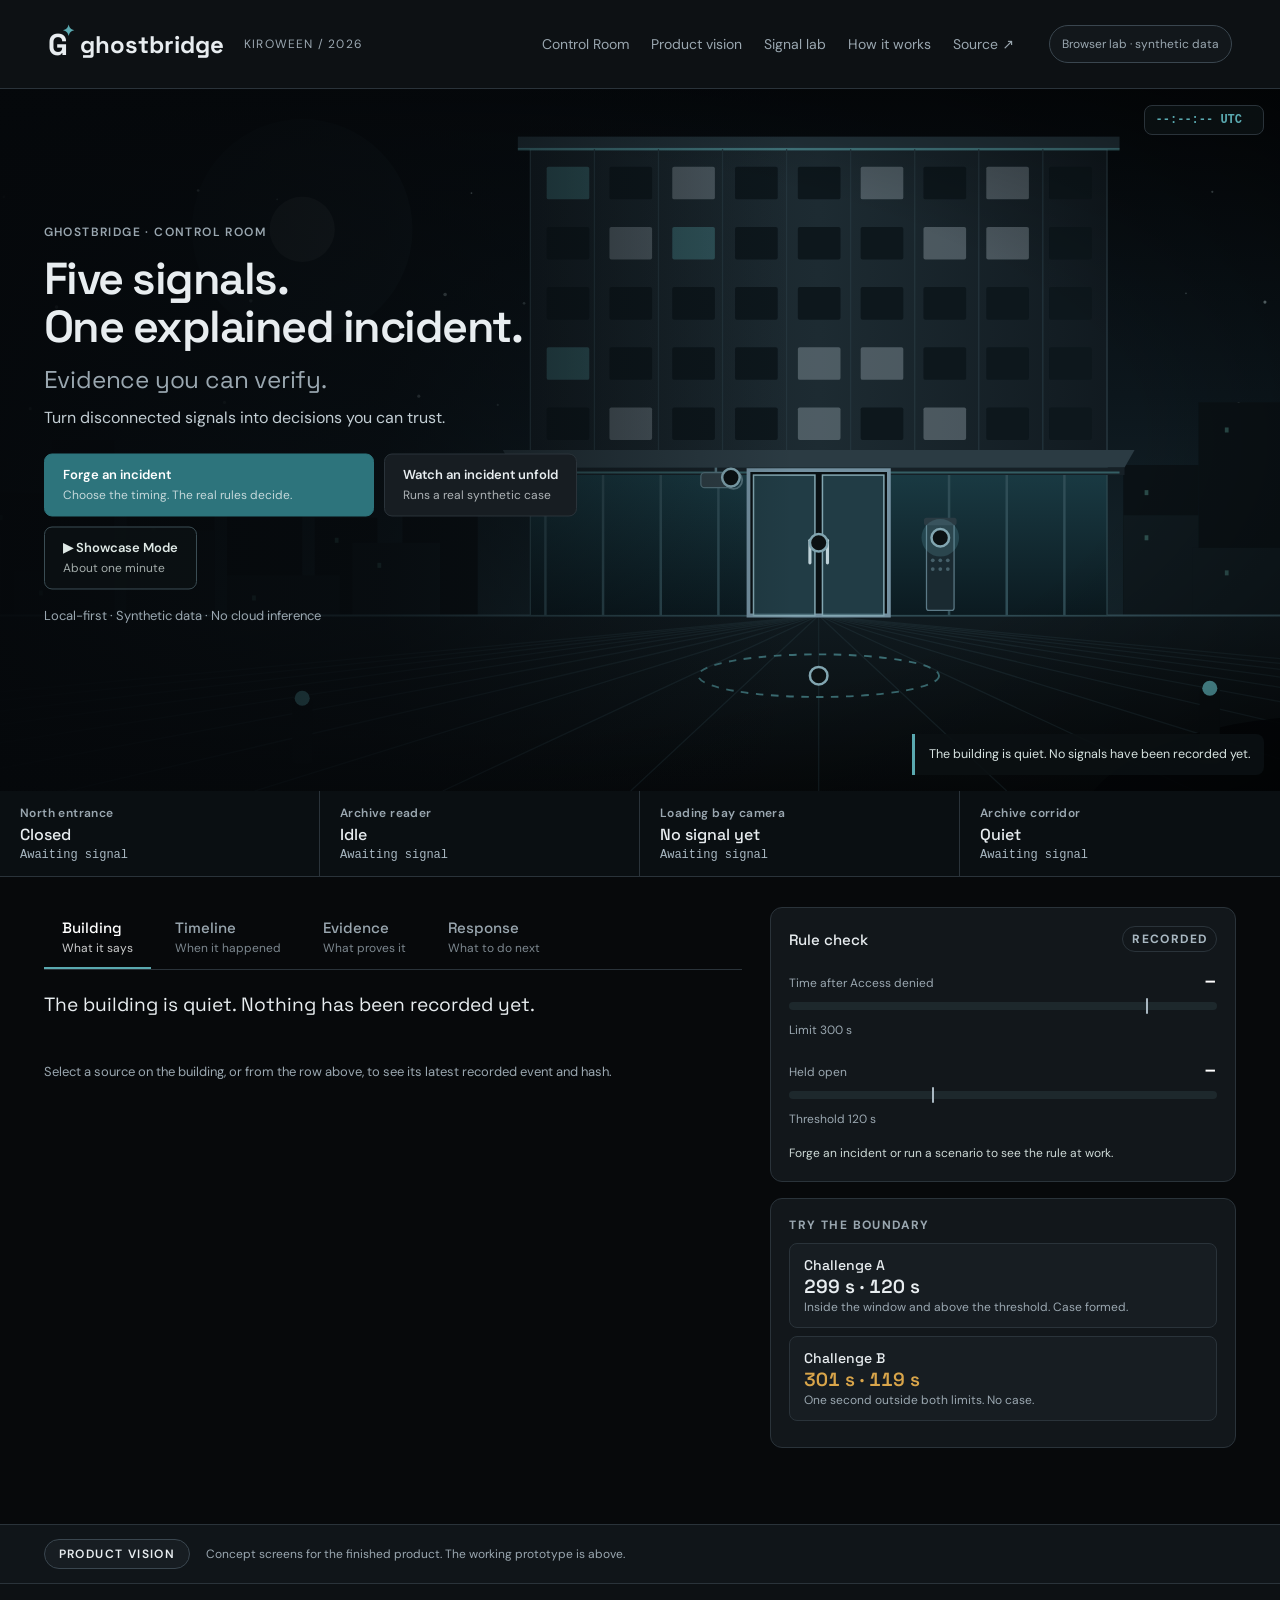
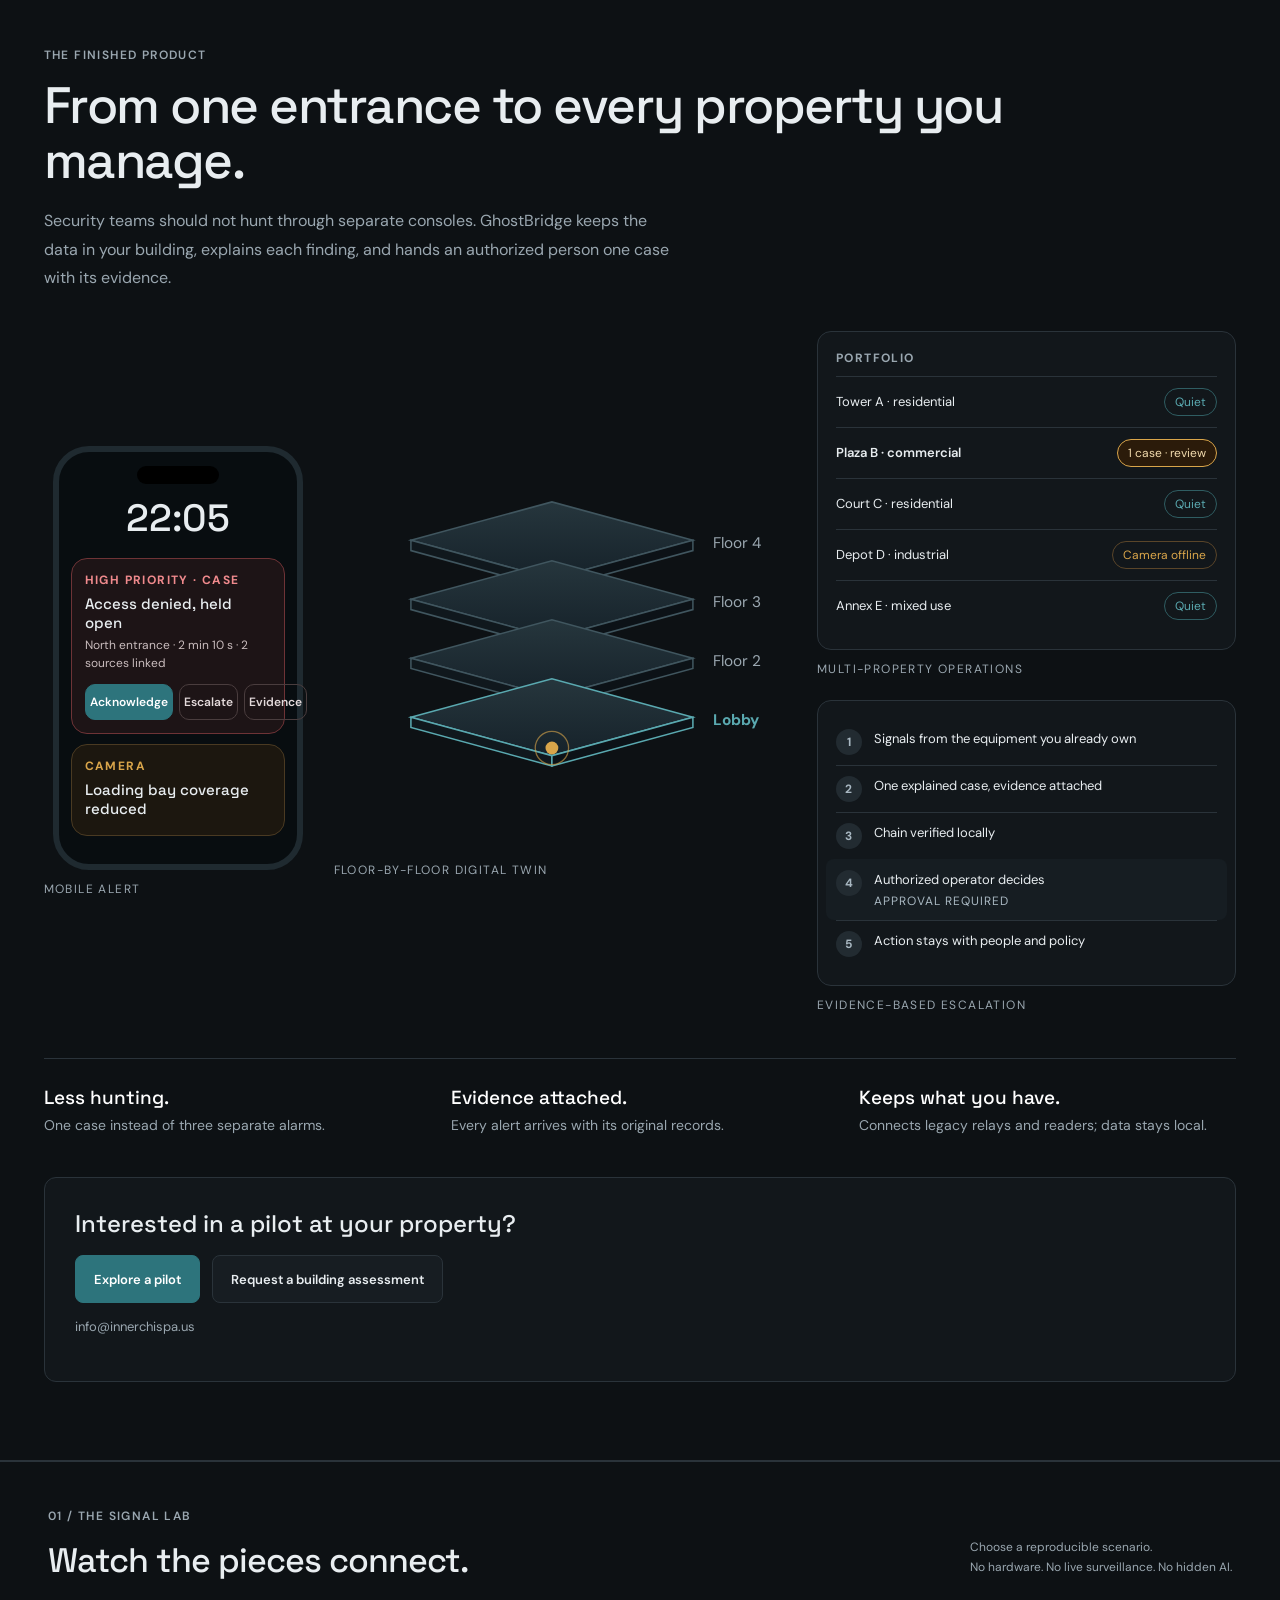
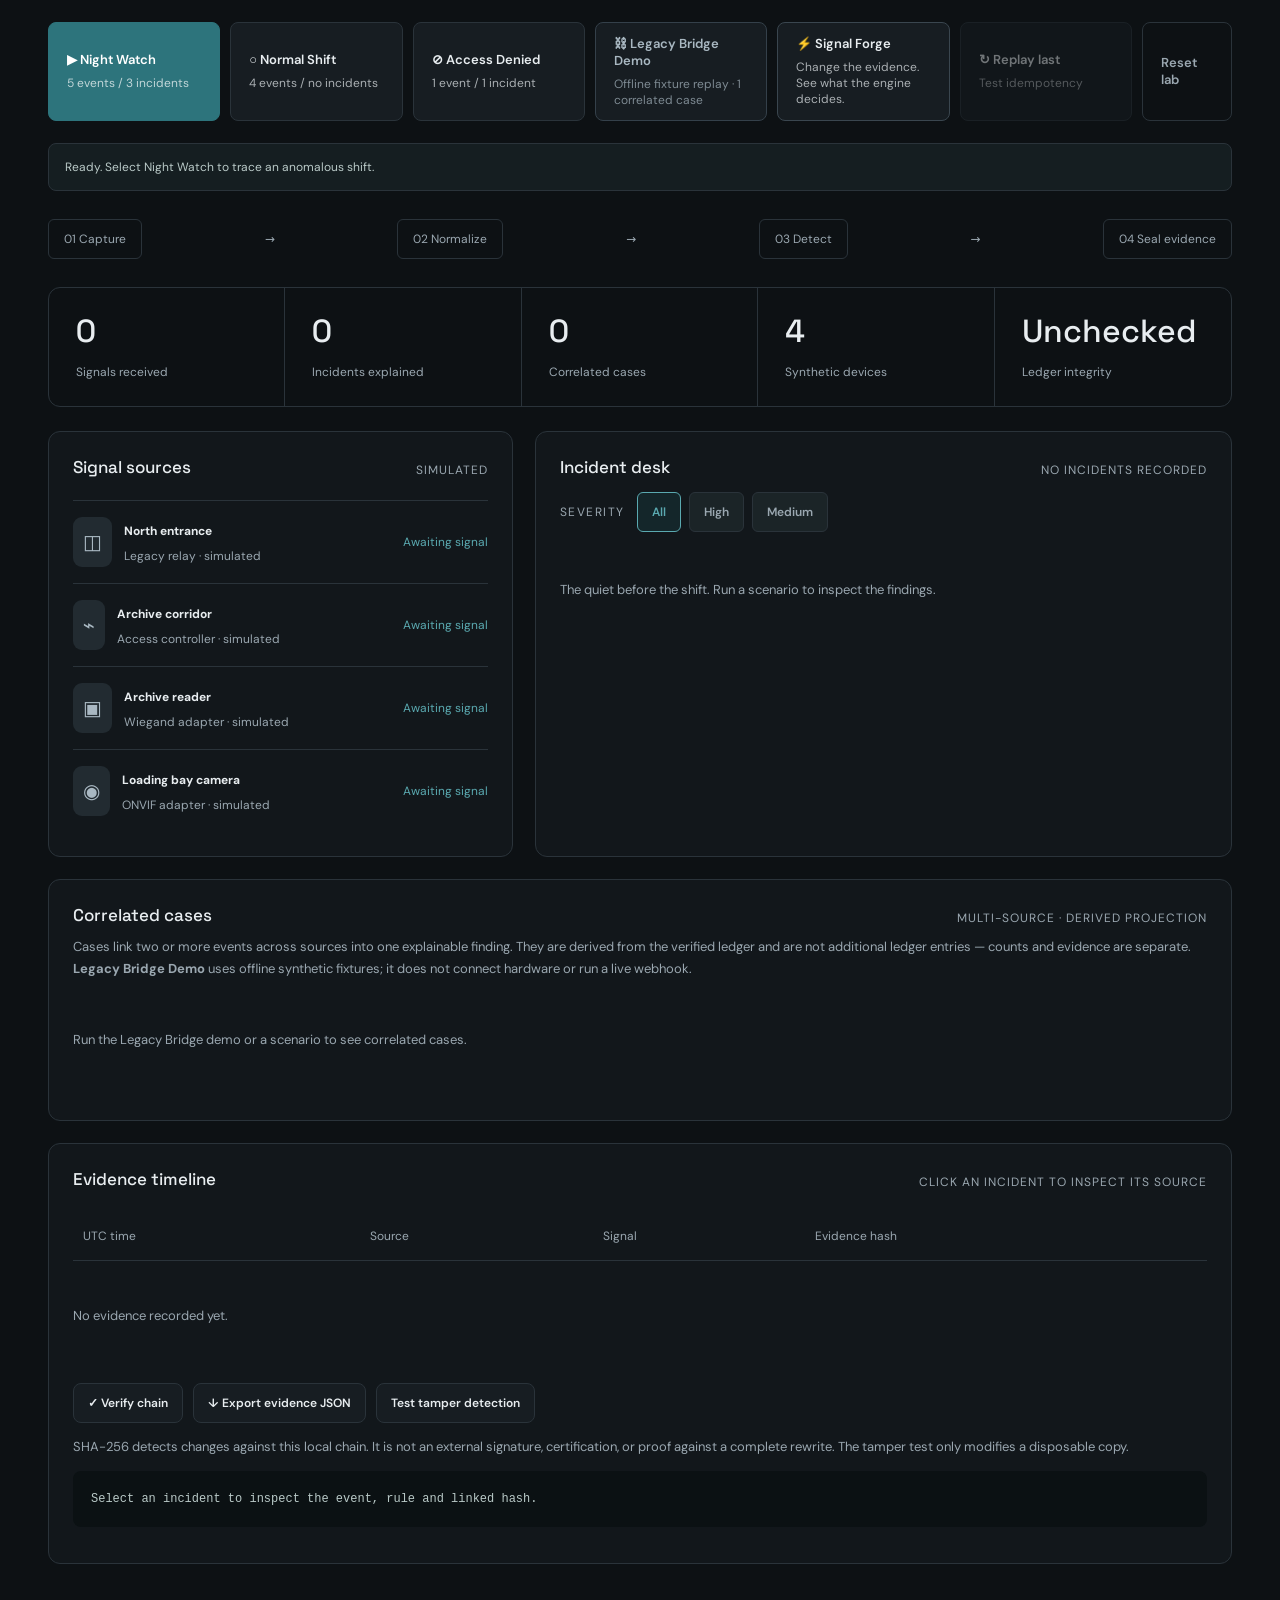
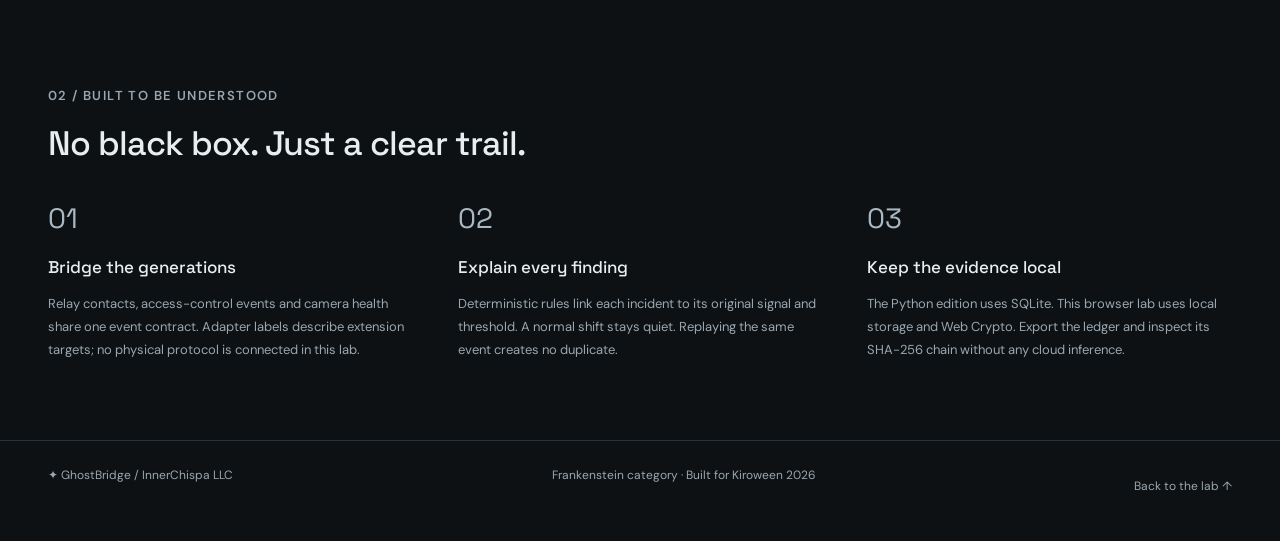
==== commit 5c6d92c3: "feat(design): sober enterprise visual system - one petroleum accent, amber for warnings, red for cri" ====
--- a/docs/index.html
+++ b/docs/index.html
@@ -1,12 +1,12 @@
 <!doctype html>
-<html lang="en"><head><meta charset="utf-8"><meta name="viewport" content="width=device-width,initial-scale=1"><meta name="description" content="GhostBridge turns synthetic legacy building signals into explainable incidents and verifiable evidence. A local-first Kiroween lab."><title>GhostBridge · Signals become evidence</title><link rel="icon" href="data:image/svg+xml,%3Csvg xmlns=%27http://www.w3.org/2000/svg%27 viewBox=%270 0 32 32%27%3E%3Crect width=%2732%27 height=%2732%27 rx=%277%27 fill=%27%230b0e10%27/%3E%3Cpath d=%27M16 5l2.2 7.2L25 14l-6.8 2.2L16 23l-2.2-6.8L7 14l6.8-1.8z%27 fill=%27%23c5f76a%27/%3E%3C/svg%3E"><meta name="theme-color" content="#0b0e10"><link rel="preload" href="fonts/space-grotesk-latin.woff2" as="font" type="font/woff2" crossorigin><link rel="preload" href="fonts/dm-sans-latin.woff2" as="font" type="font/woff2" crossorigin><link rel="stylesheet" href="styles.css"><link rel="stylesheet" href="control_room.css"><script type="module" src="app.js"></script></head>
+<html lang="en"><head><meta charset="utf-8"><meta name="viewport" content="width=device-width,initial-scale=1"><meta name="description" content="GhostBridge turns synthetic legacy building signals into explainable incidents and verifiable evidence. A local-first Kiroween lab."><title>GhostBridge · Signals become evidence</title><link rel="icon" href="data:image/svg+xml,%3Csvg xmlns=%27http://www.w3.org/2000/svg%27 viewBox=%270 0 32 32%27%3E%3Crect width=%2732%27 height=%2732%27 rx=%277%27 fill=%27%230d1114%27/%3E%3Cpath d=%27M16 5l2.2 7.2L25 14l-6.8 2.2L16 23l-2.2-6.8L7 14l6.8-1.8z%27 fill=%27%235aa9b0%27/%3E%3C/svg%3E"><meta name="theme-color" content="#0d1114"><link rel="preload" href="fonts/space-grotesk-latin.woff2" as="font" type="font/woff2" crossorigin><link rel="preload" href="fonts/dm-sans-latin.woff2" as="font" type="font/woff2" crossorigin><link rel="stylesheet" href="styles.css"><link rel="stylesheet" href="control_room.css"><script type="module" src="app.js"></script></head>
 <body><a class="skip-link" href="#control-room">Skip to Control Room</a><header><a class="brand" href="./"><span class="logo" aria-hidden="true">G<span>✦</span></span>ghostbridge<span class="edition">KIROWEEN / 2026</span></a><nav><a href="#control-room">Control Room</a><a href="#vision">Product vision</a><a href="#workspace">Signal lab</a><a href="#how">How it works</a><a href="https://github.com/Rafa-Innerchispa/ghostbridge-kiroween-2026">Source &#8599;</a></nav><span class="pill" id="mode">Browser lab · synthetic data</span></header>
 <main><section class="cr" id="control-room" tabindex="-1" aria-labelledby="cr-title" data-mode="building" data-forge="false" data-has-case="false">
 <div class="cr-stage" id="cr-stage" data-idle="true">
 <div class="cr-scene-wrap"><div class="cr-scene" id="cr-scene"></div>
 <div class="cr-hud"><span class="cr-clockbox"><span id="cr-clock">--:--:-- UTC</span><span id="cr-elapsed" class="cr-elapsed"></span></span><span class="cr-case-chip" id="cr-case-chip" hidden></span></div>
 <p class="cr-caption" id="cr-caption" role="status" aria-live="polite">The building is quiet. No signals have been recorded yet.</p></div>
-<div class="cr-copy"><p class="eyebrow">GHOSTBRIDGE &middot; CONTROL ROOM</p><h1 id="cr-title">When buildings<br>start <em>talking.</em></h1><p class="cr-sub">Turn disconnected signals into decisions you can trust.</p>
+<div class="cr-copy"><p class="eyebrow">GHOSTBRIDGE &middot; CONTROL ROOM</p><h1 id="cr-title">Five signals.<br>One explained incident.<span class="cr-h1-sub">Evidence you can verify.</span></h1><p class="cr-sub">Turn disconnected signals into decisions you can trust.</p>
 <div class="cr-cta"><button id="cr-forge" class="primary" type="button">Forge an incident <small>Choose the timing. The real rules decide.</small></button><button id="cr-unfold" type="button">Watch an incident unfold <small>Runs a real synthetic case</small></button><button id="cr-showcase" class="cr-ghost" type="button">&#9654; Showcase Mode <small>About one minute</small></button></div>
 <p class="fine">Local-first &middot; Synthetic data &middot; No cloud inference</p></div><div class="cr-drawer" id="cr-forge-slot"></div>
 </div>
@@ -35,11 +35,11 @@
 </div>
 <aside class="cr-side" aria-label="Rules and Signal Forge">
 <section class="cr-rules" id="cr-rules" data-mode="recorded" aria-label="Rule check"><div class="cr-rules-head"><h3>Rule check</h3><span id="cr-rules-mode">RECORDED</span></div>
-<div class="cr-gauge"><div class="cr-gauge-top"><span>Time after denial</span><strong id="cr-g-delay-v">&ndash;</strong></div><div class="cr-bar" id="cr-g-delay" data-pass="none"><i class="cr-fill"></i><b class="cr-limit"></b></div><small id="cr-g-delay-s"></small></div>
-<div class="cr-gauge"><div class="cr-gauge-top"><span>Door held open</span><strong id="cr-g-hold-v">&ndash;</strong></div><div class="cr-bar" id="cr-g-hold" data-pass="none"><i class="cr-fill"></i><b class="cr-limit"></b></div><small id="cr-g-hold-s"></small></div>
+<div class="cr-gauge"><div class="cr-gauge-top"><span>Time after Access denied</span><strong id="cr-g-delay-v">&ndash;</strong></div><div class="cr-bar" id="cr-g-delay" data-pass="none"><i class="cr-fill"></i><b class="cr-limit"></b></div><small id="cr-g-delay-s"></small></div>
+<div class="cr-gauge"><div class="cr-gauge-top"><span>Held open</span><strong id="cr-g-hold-v">&ndash;</strong></div><div class="cr-bar" id="cr-g-hold" data-pass="none"><i class="cr-fill"></i><b class="cr-limit"></b></div><small id="cr-g-hold-s"></small></div>
 <p class="cr-rules-verdict" id="cr-rules-verdict"></p></section>
 <div class="cr-challenges" role="group" aria-label="Boundary challenges"><p class="cr-chal-title">Try the boundary</p>
-<button type="button" id="cr-chal-a" class="cr-chal"><strong>Challenge A</strong><span>299 s &middot; 120 s</span><small>Inside the window and above the threshold. A case.</small></button>
+<button type="button" id="cr-chal-a" class="cr-chal"><strong>Challenge A</strong><span>299 s &middot; 120 s</span><small>Inside the window and above the threshold. Case formed.</small></button>
 <button type="button" id="cr-chal-b" class="cr-chal"><strong>Challenge B</strong><span>301 s &middot; 119 s</span><small>One second outside both limits. No case.</small></button></div>
 </aside>
 </div>
@@ -49,7 +49,7 @@
 <div class="vision-bar"><span class="vision-flag">PRODUCT VISION</span><span>Concept screens for the finished product. The working prototype is above.</span></div>
 <div class="vision-head"><p class="eyebrow">THE FINISHED PRODUCT</p><h2 id="vision-title">From one entrance to every property you manage.</h2><p>Security teams should not hunt through separate consoles. GhostBridge keeps the data in your building, explains each finding, and hands an authorized person one case with its evidence.</p></div>
 <div class="vision-stage">
-<figure class="v-phone"><div class="v-phone-frame"><div class="v-phone-notch"></div><div class="v-phone-body"><p class="v-time">22:05</p><div class="v-alert"><p class="v-alert-flag">HIGH PRIORITY &middot; CASE</p><h3>Badge rejected, door held open</h3><p>North entrance &middot; 2 min 10 s &middot; 2 sources linked</p><div class="v-alert-actions"><span class="v-btn v-btn-main">Acknowledge</span><span class="v-btn">Escalate</span><span class="v-btn">Evidence</span></div></div><div class="v-alert v-alert-dim"><p class="v-alert-flag">CAMERA</p><h3>Loading bay coverage reduced</h3></div></div></div><figcaption>Mobile alert</figcaption></figure>
+<figure class="v-phone"><div class="v-phone-frame"><div class="v-phone-notch"></div><div class="v-phone-body"><p class="v-time">22:05</p><div class="v-alert"><p class="v-alert-flag">HIGH PRIORITY &middot; CASE</p><h3>Access denied, held open</h3><p>North entrance &middot; 2 min 10 s &middot; 2 sources linked</p><div class="v-alert-actions"><span class="v-btn v-btn-main">Acknowledge</span><span class="v-btn">Escalate</span><span class="v-btn">Evidence</span></div></div><div class="v-alert v-alert-dim"><p class="v-alert-flag">CAMERA</p><h3>Loading bay coverage reduced</h3></div></div></div><figcaption>Mobile alert</figcaption></figure>
 <figure class="v-twin"><svg viewBox="0 0 360 300" role="img" aria-label="Concept: floor-by-floor digital twin with the lobby highlighted"><defs><linearGradient id="vSlab" x1="0" y1="0" x2="0" y2="1"><stop offset="0" stop-color="#26363d"/><stop offset="1" stop-color="#16222a"/></linearGradient></defs>
 <g class="v-slab"><path d="M60 58 L170 28 L280 58 L170 88 Z"/><path d="M60 58 V66 L170 96 V88 Z" class="side-l"/><path d="M280 58 V66 L170 96 V88 Z" class="side-r"/><text x="296" y="64">Floor 4</text></g>
 <g class="v-slab" transform="translate(0 46)"><path d="M60 58 L170 28 L280 58 L170 88 Z"/><path d="M60 58 V66 L170 96 V88 Z" class="side-l"/><path d="M280 58 V66 L170 96 V88 Z" class="side-r"/><text x="296" y="64">Floor 3</text></g>
@@ -66,8 +66,8 @@
 <section id="forge-panel" class="panel forge-panel" aria-label="Signal Forge, make your own incident" hidden>
 <div class="forge-head"><div><p class="eyebrow">INTERACTIVE INVESTIGATION / YOUR RULES, REAL EVIDENCE</p><h3>Forge your own incident.</h3><p class="fine">Choose when the door opens and how long it stays open. Watch the real correlation rules decide. Runs on synthetic local evidence, no server required.</p></div><button type="button" id="forge-close" class="quiet">✕ Close</button></div>
 <div class="forge-controls">
-<label class="forge-control" for="forge-gap"><span>Time after denied access <strong id="forge-gap-value">270 s</strong></span><input id="forge-gap" type="range" min="1" max="360" step="1" value="270"><small>Correlation window: up to 300 seconds</small></label>
-<label class="forge-control" for="forge-hold"><span>Door held open <strong id="forge-hold-value">130 s</strong></span><input id="forge-hold" type="range" min="60" max="240" step="1" value="130"><small>Held-open threshold: 120 seconds</small></label>
+<label class="forge-control" for="forge-gap"><span>Time after Access denied <strong id="forge-gap-value">270 s</strong></span><input id="forge-gap" type="range" min="1" max="360" step="1" value="270"><small>Correlation window: up to 300 seconds</small></label>
+<label class="forge-control" for="forge-hold"><span>Held open <strong id="forge-hold-value">130 s</strong></span><input id="forge-hold" type="range" min="60" max="240" step="1" value="130"><small>Held-open threshold: 120 seconds</small></label>
 <label class="forge-camera"><input id="forge-camera" type="checkbox"> Add an independent simulated camera-offline event</label>
 </div>
 <div class="forge-presets" role="group" aria-label="Boundary challenge presets"><button id="forge-pass" type="button">✓ Near the boundary <small>299 s · 120 s</small></button><button id="forge-fail" type="button">⊘ Just outside <small>301 s · 119 s</small></button></div>
--- a/docs/styles.css
+++ b/docs/styles.css
@@ -1,35 +1,43 @@
 /* Fonts are vendored (SIL OFL 1.1), so the page makes no third-party request. See fonts/README.md. */
 @font-face{font-family:'DM Sans';font-style:normal;font-weight:400 700;font-display:swap;src:url(fonts/dm-sans-latin.woff2) format('woff2')}
 @font-face{font-family:'Space Grotesk';font-style:normal;font-weight:400 700;font-display:swap;src:url(fonts/space-grotesk-latin.woff2) format('woff2')}
-:root{color-scheme:dark;--bg:#0b0e10;--panel:#13191c;--line:#2b3538;--muted:#98a8a9;--green:#c5f76a;--purple:#baaeeb;--orange:#ffb17d}*{box-sizing:border-box}html{scroll-padding-top:25px}body{margin:0;background:var(--bg);color:#f1f4eb;font:15px 'DM Sans',system-ui,sans-serif}header,main,footer{max-width:1440px;margin:auto}header{display:flex;align-items:center;gap:35px;padding:24px 48px;border-bottom:1px solid var(--line)}a{color:inherit;text-decoration:none}a:hover{color:var(--green)}.brand{font:700 24px 'Space Grotesk',sans-serif;display:flex;gap:12px;align-items:center}.logo{font-size:34px;color:var(--green);position:relative}.logo span{font-size:15px;position:absolute;right:-7px;top:-4px}.edition{font:10px 'DM Sans',sans-serif;letter-spacing:1.8px;color:var(--muted);margin-left:8px}nav{display:flex;gap:23px;margin-left:auto;font-size:12px}nav a,footer a,.brand{display:inline-flex;align-items:center;min-height:40px;min-width:40px}.pill{font-size:10px;border:1px solid #40512e;color:var(--green);padding:8px 11px;border-radius:30px}.hero{padding:80px 65px 75px;display:grid;grid-template-columns:1.15fr 1fr;gap:50px;align-items:center}.eyebrow{font-size:10px;letter-spacing:2.8px;color:var(--green);font-weight:700}h1{font:500 clamp(45px,5.1vw,76px)/1.06 'Space Grotesk',sans-serif;letter-spacing:-3px;margin:22px 0}h1 em{font-style:normal;color:var(--green)}.intro{color:var(--muted);line-height:1.8;max-width:460px;margin:25px 0}.fine{font-size:11px;line-height:1.7;color:var(--muted)}button,.link-button{font:600 13px 'DM Sans',sans-serif;border:1px solid var(--line);background:#1b2427;color:#eef4e9;border-radius:8px;padding:15px 20px;cursor:pointer;transition:background .2s,border-color .2s}button:hover{border-color:var(--green);background:#2c3734}button:disabled{opacity:.45;cursor:wait}button:focus-visible,a:focus-visible{outline:3px solid var(--purple);outline-offset:4px}.primary{background:var(--green);color:#17210c;border-color:var(--green)}.primary:hover{background:#d6ff93}.link-button{display:inline-flex;gap:50px;align-items:center}.bridge-art{position:relative;height:440px;background:radial-gradient(ellipse,#33482a38,transparent 65%);display:grid;place-items:center}.orbit{width:320px;height:320px;border:1px solid #445138;border-radius:50%;outline:1px dashed #293329;outline-offset:24px;transform:rotate(-20deg)}.orbit:after,.orbit:before{content:'';position:absolute;left:50%;top:0;width:1px;height:100%;background:#384530;transform:rotate(45deg)}.orbit:after{transform:rotate(-45deg)}.core{position:absolute;background:#1b2819;width:146px;height:146px;border-radius:35px;border:1px solid #6f9444;display:flex;align-items:center;justify-content:center;font:70px 'Space Grotesk';box-shadow:0 0 60px #9ad55217;color:var(--green)}.core>span{font-size:30px}.core small{position:absolute;bottom:18px;font:8px 'DM Sans';letter-spacing:2px;color:#c3d6ad}.signal{position:absolute;border:1px solid #3b4749;background:#172024;border-radius:15px;width:86px;height:72px;display:flex;justify-content:center;align-items:center;font-size:28px;color:var(--purple)}.signal small{font-size:7px;position:absolute;bottom:-20px;letter-spacing:1px;white-space:nowrap;color:var(--muted)}.s1{top:35px;left:45px}.s2{right:15px;top:65px}.s3{bottom:65px;left:15px}.s4{right:45px;bottom:35px}.art-caption{position:absolute;bottom:-25px;left:40%;font-size:11px;color:var(--muted);line-height:1.6}.workspace{padding:45px 48px 55px;border-top:1px solid var(--line);background:linear-gradient(180deg,#12181b,#0b0e10)}.section-heading{display:flex;justify-content:space-between;align-items:center;gap:30px}h2{font:500 34px 'Space Grotesk';letter-spacing:-1px;margin:14px 0 25px}.section-heading>p{font-size:12px;color:var(--muted);line-height:1.7}.scenario-bar{display:flex;gap:10px;flex-wrap:wrap;margin:15px 0 22px}.scenario-bar button{flex:1;text-align:left;min-width:150px}.scenario-bar button small{display:block;font-size:10px;font-weight:400;opacity:.7;margin-top:7px}.scenario-bar .quiet{flex:0;min-width:90px;color:var(--muted);background:transparent}.notice{padding:14px 16px;border:1px solid var(--line);border-radius:8px;background:#151e21;font-size:12px;color:#b9c9c7}.notice.error{border-color:#c67060;color:#ffb5a7}.pipeline{display:flex;align-items:center;justify-content:space-between;margin:28px 0;font-size:11px;color:var(--muted)}.pipeline span{padding:10px 15px;border:1px solid var(--line);border-radius:6px}.pipeline span.active{color:var(--green);background:#26351c;border-color:#749b44}.pipeline i{font-style:normal}.metrics{display:grid;grid-template-columns:repeat(4,1fr);border:1px solid var(--line);border-radius:12px;margin-bottom:24px;overflow:hidden}.metrics>div{padding:23px 27px;border-right:1px solid var(--line)}.metrics>div:last-child{border:0}.metrics strong{display:block;font:500 34px 'Space Grotesk';color:var(--green);margin-bottom:8px}.metrics span{font-size:11px;color:var(--muted)}.lab-grid{display:grid;grid-template-columns:.8fr 1.2fr;gap:22px}.panel{background:var(--panel);border:1px solid var(--line);border-radius:12px;padding:24px;min-width:0}h3{font:500 17px 'Space Grotesk';margin:0 0 22px}h3>span{float:right;font:8px 'DM Sans';letter-spacing:1px;color:var(--muted);margin-top:6px}.device{padding:16px 0;border-top:1px solid var(--line);display:flex;gap:12px;align-items:center}.device .icon{font-size:20px;color:var(--purple);background:#292635;padding:10px;border-radius:9px}.device strong{font-size:12px}.device small{display:block;font-size:10px;color:var(--muted);margin-top:5px}.device .device-state{margin-left:auto;color:var(--green);font-size:10px;text-align:right}.device .offline{color:var(--orange)}.finding{display:block;width:100%;text-align:left;padding:15px;margin:0 0 10px;background:#1d2527;border:1px solid #3a4344}.finding .severity{font-size:9px;text-transform:uppercase;color:var(--orange);letter-spacing:1px;margin-right:10px}.finding strong{font-size:13px}.finding p{font-size:12px;color:var(--muted);line-height:1.6;margin:10px 0}.finding small{font:10px monospace;color:var(--purple)}.empty{font-size:13px;line-height:1.9;color:var(--muted);padding:30px 0}.timeline{margin-top:22px}.table-wrap{overflow-x:auto}table{border-collapse:collapse;width:100%;font-size:11px;text-align:left;white-space:nowrap}td,th{padding:15px 10px;border-bottom:1px solid var(--line)}th{font-size:10px;font-weight:400;color:var(--muted)}td:last-child{font-family:monospace;color:var(--purple)}.evidence-actions{display:flex;gap:10px;margin-top:25px;flex-wrap:wrap}.evidence-actions button{font-size:11px;padding:11px 14px}pre{font:11px/1.7 monospace;white-space:pre-wrap;overflow-wrap:anywhere;background:#0b1113;padding:18px;border-radius:8px;color:#b9c9c7;max-height:360px;overflow:auto}.how{padding:65px 48px}.how-grid{display:grid;grid-template-columns:repeat(3,1fr);gap:45px;margin-top:35px}.how article b{font:28px 'Space Grotesk';color:var(--purple)}.how h3{margin:20px 0 14px}.how p{font-size:13px;color:var(--muted);line-height:1.8}footer{padding:25px 48px 35px;border-top:1px solid var(--line);display:flex;justify-content:space-between;gap:20px;font-size:10px;color:var(--muted)}@media(max-width:900px){header{padding:20px 25px;flex-wrap:wrap;gap:15px}.edition{display:none}nav{gap:15px}.pill{display:none}.hero{padding:50px 30px;gap:10px}.bridge-art{transform:scale(.8);transform-origin:center}.hero h1{font-size:50px}.workspace,.how{padding:35px 25px}.metrics>div{padding:20px}.lab-grid{grid-template-columns:1fr}.how-grid{gap:25px}}@media(max-width:600px){header{padding:18px 20px}nav{font-size:10px}.brand{font-size:20px}nav{flex-wrap:wrap;gap:0 12px}.hero{grid-template-columns:1fr;padding:35px 24px}.hero h1{font-size:49px;letter-spacing:-2px}.hero .bridge-art{height:320px;margin:-15px 0 5px;transform:scale(.8)}.section-heading{display:block}.section-heading>p{margin-top:0}h2{font-size:28px}.workspace,.how{padding:30px 18px}.scenario-bar button{min-width:140px}.metrics{grid-template-columns:1fr 1fr}.metrics>div{border-bottom:1px solid var(--line)}.metrics strong{font-size:26px}.pipeline{gap:5px;overflow-x:auto}.pipeline span{padding:8px;font-size:9px;white-space:nowrap}.panel{padding:18px}h3>span{float:none;display:block;margin-top:9px}.how-grid{grid-template-columns:1fr;gap:20px}footer{flex-direction:column;padding:25px}.art-caption{bottom:-40px}}@media(prefers-reduced-motion:no-preference){html{scroll-behavior:smooth}}@media(prefers-reduced-motion:reduce){html{scroll-behavior:auto}*{transition:none!important}}
+/* Semantic tokens. Accent = the one primary colour (verified, selected, primary action).
+   Warn = amber, warnings and actionable incident states only. Crit = red, critical incidents and failed evidence integrity only.
+   Prov = neutral tone for provenance (ids, hashes, times). Focus = keyboard focus ring, never used as a fill. */
+:root{color-scheme:dark;
+--bg:#0d1114;--surface-1:#12171b;--surface-2:#171d22;--surface-3:#1e262c;--border:#2a333a;--border-strong:#3a464f;
+--text:#e8edf0;--text-muted:#9aa7b0;--prov:#a9b8c2;
+--accent:#5aa9b0;--accent-strong:#2d747c;--accent-strong-hover:#25626a;--accent-soft:#5aa9b01f;--accent-line:#3f7a80;--ok:#6dbba9;
+--warn:#d9a54a;--warn-soft:#d9a54a1f;--crit:#e5484d;--crit-soft:#e5484d1f;--focus:#b4cfee;
+--mono:ui-monospace,'Cascadia Mono','SF Mono',Consolas,'Liberation Mono',monospace}*{box-sizing:border-box}html{scroll-padding-top:25px}body{margin:0;background:var(--bg);color:var(--text);font:16px/1.5 'DM Sans',system-ui,sans-serif}header,main,footer{max-width:1440px;margin:auto}header{display:flex;align-items:center;gap:35px;padding:24px 48px;border-bottom:1px solid var(--border)}a{color:inherit;text-decoration:none}a:hover{color:var(--text);text-decoration:underline;text-underline-offset:4px}.brand{font:700 24px 'Space Grotesk',sans-serif;display:flex;gap:12px;align-items:center}.logo{font-size:30px;color:var(--text);position:relative}.logo span{font-size:15px;position:absolute;right:-7px;top:-4px;color:var(--accent)}.edition{font:12px 'DM Sans',sans-serif;letter-spacing:1.2px;color:var(--text-muted);margin-left:8px}nav{display:flex;gap:22px;margin-left:auto;font-size:14px;color:var(--text-muted)}nav a:hover{color:var(--text)}nav a,footer a,.brand{display:inline-flex;align-items:center;min-height:40px;min-width:40px}.pill{font-size:12px;border:1px solid var(--border-strong);color:var(--text-muted);padding:9px 12px;border-radius:30px;background:var(--surface-1)}.hero{padding:80px 65px 75px;display:grid;grid-template-columns:1.15fr 1fr;gap:50px;align-items:center}.eyebrow{font-size:12px;letter-spacing:1.4px;color:var(--text-muted);font-weight:600;text-transform:uppercase;margin:0}h1{font:500 clamp(45px,5.1vw,76px)/1.06 'Space Grotesk',sans-serif;letter-spacing:-3px;margin:22px 0}h1 em{font-style:normal}.intro{color:var(--text-muted);line-height:1.8;max-width:460px;margin:25px 0}.fine{font-size:13px;line-height:1.65;color:var(--text-muted)}button,.link-button{font:600 13px 'DM Sans',sans-serif;border:1px solid var(--border);background:var(--surface-2);color:var(--text);border-radius:8px;padding:12px 18px;min-height:40px;cursor:pointer;transition:background .2s,border-color .2s}button:hover{border-color:var(--border-strong);background:var(--surface-3)}button:disabled{opacity:.45;cursor:wait}button:focus-visible,a:focus-visible{outline:3px solid var(--focus);outline-offset:4px}.primary{background:var(--accent-strong);color:#fff;border-color:var(--accent-strong)}.primary:hover{background:var(--accent-strong-hover);border-color:var(--accent-strong-hover)}.link-button{display:inline-flex;gap:50px;align-items:center}.bridge-art{position:relative;height:440px;display:grid;place-items:center}.orbit{width:320px;height:320px;border:1px solid #2c3a40;border-radius:50%;outline:1px dashed #26313a;outline-offset:24px;transform:rotate(-20deg)}.orbit:after,.orbit:before{content:'';position:absolute;left:50%;top:0;width:1px;height:100%;background:#2a363c;transform:rotate(45deg)}.orbit:after{transform:rotate(-45deg)}.core{position:absolute;background:#14262a;width:146px;height:146px;border-radius:35px;border:1px solid #3f7a80;display:flex;align-items:center;justify-content:center;font:70px 'Space Grotesk';color:var(--accent)}.core>span{font-size:30px}.core small{position:absolute;bottom:18px;font:12px 'DM Sans';letter-spacing:2px;color:#b4c3c8}.signal{position:absolute;border:1px solid #3b4749;background:#172024;border-radius:15px;width:86px;height:72px;display:flex;justify-content:center;align-items:center;font-size:28px;color:var(--prov)}.signal small{font-size:12px;position:absolute;bottom:-20px;letter-spacing:1px;white-space:nowrap;color:var(--text-muted)}.s1{top:35px;left:45px}.s2{right:15px;top:65px}.s3{bottom:65px;left:15px}.s4{right:45px;bottom:35px}.art-caption{position:absolute;bottom:-25px;left:40%;font-size:12px;color:var(--text-muted);line-height:1.6}.workspace{padding:45px 48px 55px;border-top:1px solid var(--border);background:var(--bg)}.section-heading{display:flex;justify-content:space-between;align-items:center;gap:30px}h2{font:500 34px 'Space Grotesk';letter-spacing:-1px;margin:14px 0 25px}.section-heading>p{font-size:12px;color:var(--text-muted);line-height:1.7}.scenario-bar{display:flex;gap:10px;flex-wrap:wrap;margin:15px 0 22px}.scenario-bar button{flex:1;text-align:left;min-width:150px}.scenario-bar button small{display:block;font-size:12px;font-weight:400;opacity:.7;margin-top:7px}.scenario-bar .quiet{flex:0;min-width:90px;color:var(--text-muted);background:transparent}.notice{padding:14px 16px;border:1px solid var(--border);border-radius:8px;background:#151e21;font-size:12px;color:#b9c9c7}.notice.error{border-color:#b4484c;color:#f3a9ab}.pipeline{display:flex;align-items:center;justify-content:space-between;margin:28px 0;font-size:12px;color:var(--text-muted)}.pipeline span{padding:10px 15px;border:1px solid var(--border);border-radius:6px}.pipeline span.active{color:var(--accent);background:#14262a;border-color:#3f7a80}.pipeline i{font-style:normal}.metrics{display:grid;grid-template-columns:repeat(4,1fr);border:1px solid var(--border);border-radius:12px;margin-bottom:24px;overflow:hidden}.metrics>div{padding:23px 27px;border-right:1px solid var(--border)}.metrics>div:last-child{border:0}.metrics strong{display:block;font:500 32px 'Space Grotesk';font-variant-numeric:tabular-nums;color:var(--text);margin-bottom:8px}.metrics span{font-size:12px;color:var(--text-muted)}.lab-grid{display:grid;grid-template-columns:.8fr 1.2fr;gap:22px}.panel{background:var(--surface-1);border:1px solid var(--border);border-radius:12px;padding:24px;min-width:0}h3{font:500 17px 'Space Grotesk';margin:0 0 22px}h3>span{float:right;font:12px 'DM Sans';letter-spacing:1px;color:var(--text-muted);margin-top:6px}.device{padding:16px 0;border-top:1px solid var(--border);display:flex;gap:12px;align-items:center}.device .icon{font-size:20px;color:var(--prov);background:#222b31;padding:10px;border-radius:9px}.device strong{font-size:12px}.device small{display:block;font-size:12px;color:var(--text-muted);margin-top:5px}.device .device-state{margin-left:auto;color:var(--accent);font-size:12px;text-align:right}.device .offline{color:var(--warn)}.finding{display:block;width:100%;text-align:left;padding:15px;margin:0 0 10px;background:#1d2527;border:1px solid #3a4344}.finding .severity{font-size:12px;text-transform:uppercase;color:var(--warn);letter-spacing:1px;margin-right:10px}.finding strong{font-size:13px}.finding p{font-size:12px;color:var(--text-muted);line-height:1.6;margin:10px 0}.finding small{font:12px var(--mono);color:var(--prov)}.empty{font-size:13px;line-height:1.9;color:var(--text-muted);padding:30px 0}.timeline{margin-top:22px}.table-wrap{overflow-x:auto}table{border-collapse:collapse;width:100%;font-size:12px;text-align:left;white-space:nowrap}td,th{padding:15px 10px;border-bottom:1px solid var(--border)}th{font-size:12px;font-weight:400;color:var(--text-muted)}td:last-child{font-family:var(--mono);color:var(--prov)}.evidence-actions{display:flex;gap:10px;margin-top:25px;flex-wrap:wrap}.evidence-actions button{font-size:12px;padding:11px 14px}pre{font:12px/1.7 var(--mono);white-space:pre-wrap;overflow-wrap:anywhere;background:#0b1113;padding:18px;border-radius:8px;color:#b9c9c7;max-height:360px;overflow:auto}.how{padding:65px 48px}.how-grid{display:grid;grid-template-columns:repeat(3,1fr);gap:45px;margin-top:35px}.how article b{font:28px 'Space Grotesk';color:var(--prov)}.how h3{margin:20px 0 14px}.how p{font-size:13px;color:var(--text-muted);line-height:1.8}footer{padding:25px 48px 35px;border-top:1px solid var(--border);display:flex;justify-content:space-between;gap:20px;font-size:12px;color:var(--text-muted)}@media(max-width:900px){header{padding:20px 25px;flex-wrap:wrap;gap:15px}.edition{display:none}nav{gap:15px}.pill{display:none}.hero{padding:50px 30px;gap:10px}.bridge-art{transform:scale(.8);transform-origin:center}.hero h1{font-size:50px}.workspace,.how{padding:35px 25px}.metrics>div{padding:20px}.lab-grid{grid-template-columns:1fr}.how-grid{gap:25px}}@media(max-width:600px){header{padding:18px 20px}nav{font-size:12px}.brand{font-size:20px}nav{flex-wrap:wrap;gap:0 12px}.hero{grid-template-columns:1fr;padding:35px 24px}.hero h1{font-size:49px;letter-spacing:-2px}.hero .bridge-art{height:320px;margin:-15px 0 5px;transform:scale(.8)}.section-heading{display:block}.section-heading>p{margin-top:0}h2{font-size:28px}.workspace,.how{padding:30px 18px}.scenario-bar button{min-width:140px}.metrics{grid-template-columns:1fr 1fr}.metrics>div{border-bottom:1px solid var(--border)}.metrics strong{font-size:26px}.pipeline{gap:5px;overflow-x:auto}.pipeline span{padding:8px;font-size:12px;white-space:nowrap}.panel{padding:18px}h3>span{float:none;display:block;margin-top:9px}.how-grid{grid-template-columns:1fr;gap:20px}footer{flex-direction:column;padding:25px}.art-caption{bottom:-40px}}@media(prefers-reduced-motion:no-preference){html{scroll-behavior:smooth}}@media(prefers-reduced-motion:reduce){html{scroll-behavior:auto}*{transition:none!important}}
 
 /* --- Incident severity filter controls (Kiro / feat/incident-severity-filter) --- */
 .severity-filter{display:flex;align-items:center;gap:8px;flex-wrap:wrap;margin:-8px 0 16px}
-.filter-label{font-size:10px;letter-spacing:1.5px;color:var(--muted);text-transform:uppercase;margin-right:4px}
-.severity-filter button{font:600 11px 'DM Sans',sans-serif;padding:7px 14px;border:1px solid var(--line);background:#1b2427;color:var(--muted);border-radius:6px;cursor:pointer;transition:background .15s,border-color .15s,color .15s}
-.severity-filter button:hover{border-color:var(--green);color:#eef4e9}
-.severity-filter button.filter-active{background:#26351c;border-color:var(--green);color:var(--green)}
-.severity-filter button:focus-visible{outline:3px solid var(--purple);outline-offset:3px}
-.empty-filter{color:var(--orange);opacity:.85}
+.filter-label{font-size:12px;letter-spacing:1.5px;color:var(--text-muted);text-transform:uppercase;margin-right:4px}
+.severity-filter button{font:600 12px 'DM Sans',sans-serif;padding:7px 14px;border:1px solid var(--border);background:#1b2427;color:var(--text-muted);border-radius:6px;cursor:pointer;transition:background .15s,border-color .15s,color .15s}
+.severity-filter button:hover{border-color:var(--accent);color:#e8edf0}
+.severity-filter button.filter-active{background:#14262a;border-color:var(--accent);color:var(--accent)}
+.severity-filter button:focus-visible{outline:3px solid var(--focus);outline-offset:3px}
+.empty-filter{color:var(--warn);opacity:.85}
 @media(max-width:600px){.severity-filter{gap:6px}.severity-filter button{padding:6px 10px}}
 
 /* --- Correlated cases panel (Kiro / feat/cross-source-cases) --- */
 .metrics{grid-template-columns:repeat(5,1fr)}
 .cases-section{margin-top:22px}
 .cases-note{margin:-12px 0 18px;line-height:1.7}
-.case-card{display:block;width:100%;text-align:left;padding:15px;margin:0 0 10px;background:#1a1f2e;border:1px solid #3a4066;border-radius:8px;cursor:pointer;transition:border-color .2s}
-.case-card:hover{border-color:var(--purple)}
-.case-card:focus-visible{outline:3px solid var(--purple);outline-offset:3px}
+.case-card{display:block;width:100%;text-align:left;padding:15px;margin:0 0 10px;background:#151c21;border:1px solid #34404a;border-radius:8px;cursor:pointer;transition:border-color .2s}
+.case-card:hover{border-color:var(--prov)}
+.case-card:focus-visible{outline:3px solid var(--focus);outline-offset:3px}
 .case-hdr{display:flex;align-items:center;gap:8px;margin-bottom:8px}
-.case-icon{font-size:14px;color:var(--purple)}
-.case-card .severity{font-size:9px;text-transform:uppercase;color:#ff9eb5;letter-spacing:1px}
+.case-icon{font-size:14px;color:var(--prov)}
+.case-card .severity{font-size:12px;text-transform:uppercase;color:#f08a8d;letter-spacing:1px}
 .case-card strong{font-size:13px}
-.case-card p{font-size:12px;color:var(--muted);line-height:1.6;margin:8px 0 6px}
-.case-card small{font:10px monospace;color:var(--purple)}
+.case-card p{font-size:12px;color:var(--text-muted);line-height:1.6;margin:8px 0 6px}
+.case-card small{font:12px var(--mono);color:var(--prov)}
 .case-hashes{display:flex;gap:8px;flex-wrap:wrap;margin-top:8px}
-.case-hashes code{font-size:9px;background:#0d1217;border:1px solid var(--line);padding:3px 6px;border-radius:4px;color:var(--purple)}
-.legacy-btn{border-color:#3a4066;color:var(--purple)}
-.legacy-btn:hover{border-color:var(--purple);background:#1a1f2e}
+.case-hashes code{font-size:12px;background:#0d1217;border:1px solid var(--border);padding:3px 6px;border-radius:4px;color:var(--prov)}
+.legacy-btn{border-color:#34404a;color:var(--prov)}
+.legacy-btn:hover{border-color:var(--prov);background:#151c21}
 @media(max-width:900px){.metrics{grid-template-columns:repeat(3,1fr)}}
 @media(max-width:600px){.metrics{grid-template-columns:1fr 1fr}.case-hashes{gap:4px}.legacy-btn{min-width:140px}}
 
@@ -39,26 +47,26 @@
 .reconstruction:focus{outline:none}
 .case-item{margin:0 0 10px}
 .case-item .case-card{margin:0;border-bottom-left-radius:0;border-bottom-right-radius:0}
-.recon-open{display:flex;width:100%;justify-content:center;align-items:center;gap:8px;min-height:44px;padding:11px 14px;font-size:12px;border-top-left-radius:0;border-top-right-radius:0;border-color:#3a4066;background:#202640;color:#e6e1ff}
-.recon-open:hover{border-color:var(--purple);background:#2a3156}
+.recon-open{display:flex;width:100%;justify-content:center;align-items:center;gap:8px;min-height:44px;padding:11px 14px;font-size:12px;border-top-left-radius:0;border-top-right-radius:0;border-color:#34404a;background:#1b2227;color:#dbe3e8}
+.recon-open:hover{border-color:var(--prov);background:#242e35}
 .recon-head{display:flex;justify-content:space-between;align-items:flex-start;gap:18px;flex-wrap:wrap;margin-bottom:20px}
 .recon-head-main{min-width:0;flex:1 1 320px}
 .recon-head h3{margin:8px 0 8px}
 .recon-head h3:focus{outline:none}
-.recon-head h3:focus-visible{outline:3px solid var(--purple);outline-offset:4px;border-radius:4px}
+.recon-head h3:focus-visible{outline:3px solid var(--focus);outline-offset:4px;border-radius:4px}
 .recon-sub{margin:0;max-width:640px}
 .recon-badges{display:flex;gap:8px;flex-wrap:wrap;align-items:center}
-.recon-badge{font-size:10px;letter-spacing:.8px;padding:7px 11px;border-radius:30px;border:1px solid var(--line);white-space:nowrap}
-.recon-badge-ok{color:var(--green);border-color:#40512e}
-.recon-badge-sev{color:#ff9eb5;border-color:#6b3a4a;text-transform:uppercase}
-.recon-close{min-height:44px;padding:10px 14px;font-size:11px;background:transparent;color:var(--muted)}
+.recon-badge{font-size:12px;letter-spacing:.8px;padding:7px 11px;border-radius:30px;border:1px solid var(--border);white-space:nowrap}
+.recon-badge-ok{color:var(--ok);border-color:#2f5d62}
+.recon-badge-sev{color:#f08a8d;border-color:#7a3a3d;text-transform:uppercase}
+.recon-close{min-height:44px;padding:10px 14px;font-size:12px;background:transparent;color:var(--text-muted)}
 .recon-grid{display:grid;grid-template-columns:minmax(0,1.35fr) minmax(0,1fr);gap:22px;align-items:start}
 .recon-stage,.recon-side{min-width:0}
-.recon-figure{margin:0;position:relative;border:1px solid var(--line);border-radius:12px;background:radial-gradient(ellipse at 50% 25%,#1d2c33,#0b1113 72%);overflow:hidden}
+.recon-figure{margin:0;position:relative;border:1px solid var(--border);border-radius:12px;background:#0e1417;overflow:hidden}
 .recon-hud{position:absolute;inset:10px 10px auto 10px;display:flex;justify-content:space-between;align-items:flex-start;gap:8px;flex-wrap:wrap;z-index:1;pointer-events:none}
-.recon-clockbox{display:inline-flex;gap:10px;font:600 12px monospace;color:var(--green);background:#0b1113d9;border:1px solid var(--line);padding:6px 10px;border-radius:8px}
-.recon-elapsed{color:var(--muted)}
-.recon-case-chip{font:700 11px 'DM Sans',sans-serif;letter-spacing:.6px;color:#ffd9e2;background:#3a1824e6;border:1px solid #c0506e;padding:6px 10px;border-radius:8px;overflow-wrap:anywhere;max-width:100%}
+.recon-clockbox{display:inline-flex;gap:10px;font:600 12px var(--mono);color:var(--accent);background:#0b1113d9;border:1px solid var(--border);padding:6px 10px;border-radius:8px}
+.recon-elapsed{color:var(--text-muted)}
+.recon-case-chip{font:700 12px 'DM Sans',sans-serif;letter-spacing:.6px;color:#f6d2d3;background:#3a1a1ce6;border:1px solid #a8454a;padding:6px 10px;border-radius:8px;overflow-wrap:anywhere;max-width:100%}
 .recon-case-chip[hidden]{display:none}
 .recon-scene{display:block;width:100%;height:auto}
 .recon-wall{stroke:#2b3a41;stroke-width:1}
@@ -72,85 +80,85 @@
 .recon-opening{fill:#33200a}
 .recon-door-closed,.recon-door-open{transition:opacity .5s}
 .recon-scene[data-door="closed"] .recon-door-open,.recon-scene[data-door="held-open"] .recon-door-closed{opacity:0}
-.recon-pool{fill:var(--orange);opacity:0;transition:opacity .6s}
+.recon-pool{fill:var(--warn);opacity:0;transition:opacity .6s}
 .recon-scene[data-door="held-open"] .recon-pool{opacity:.5}
-.recon-ghost{fill:none;stroke:var(--purple);stroke-width:2;stroke-dasharray:7 5;opacity:0;transition:opacity .4s}
+.recon-ghost{fill:none;stroke:var(--prov);stroke-width:2;stroke-dasharray:7 5;opacity:0;transition:opacity .4s}
 .recon-scene:not([data-excluded="0"]) .recon-ghost{opacity:.9}
 .recon-scene[data-door="held-open"] .recon-ghost{opacity:.3}
 .recon-reader{fill:#1b262c;stroke:#5f7782;stroke-width:1.5}
 .recon-key{fill:#415761}
-.recon-led-halo{fill:#58d6ff;opacity:.22;transition:fill .3s}
-.recon-led{fill:#58d6ff;transition:fill .3s}
-.recon-led-ring{fill:none;stroke:#ff5a5f;stroke-width:2;opacity:0;transform-box:fill-box;transform-origin:center}
-.recon-scene[data-reader="denied"] .recon-led,.recon-scene[data-reader="denied"] .recon-led-halo{fill:#ff5a5f}
-.recon-scene[data-reader="denied"] .recon-led-halo{opacity:.4}
-.recon-scene[data-reader="denied"] .recon-led-ring{opacity:1;animation:reconPulse 1.6s ease-out infinite}
-@keyframes reconPulse{0%{transform:scale(1);opacity:.9}100%{transform:scale(2.6);opacity:0}}
-.recon-link{fill:none;stroke:var(--orange);stroke-width:2.5;stroke-linecap:round;stroke-dasharray:1;stroke-dashoffset:1;transition:stroke-dashoffset .9s ease}
+.recon-led-halo{fill:#6fb3c0;opacity:.12;transition:fill .3s}
+.recon-led{fill:#6fb3c0;transition:fill .3s}
+.recon-led-ring{fill:none;stroke:var(--crit);stroke-width:2;opacity:0;transform-box:fill-box;transform-origin:center}
+.recon-scene[data-reader="denied"] .recon-led,.recon-scene[data-reader="denied"] .recon-led-halo{fill:var(--crit)}
+.recon-scene[data-reader="denied"] .recon-led-halo{opacity:.2}
+.recon-scene[data-reader="denied"] .recon-led-ring{opacity:.55;transform:scale(2.1)}
+
+.recon-link{fill:none;stroke:var(--warn);stroke-width:2.5;stroke-linecap:round;stroke-dasharray:1;stroke-dashoffset:1;transition:stroke-dashoffset .9s ease}
 .recon-scene[data-link="on"] .recon-link{stroke-dashoffset:0}
 .recon-link-label{opacity:0;transition:opacity .4s .6s}
 .recon-scene[data-link="on"] .recon-link-label{opacity:1}
-.recon-link-pill{fill:#2a1a08;stroke:var(--orange);stroke-width:1.5}
-.recon-link-text{fill:#ffd9bd;font:700 15px 'DM Sans',sans-serif}
-.recon-status{margin:14px 0;padding:11px 13px;min-height:4.6em;border-left:3px solid var(--green);background:#151e21;border-radius:0 8px 8px 0;font-size:13px;line-height:1.65;color:#d5e0de}
+.recon-link-pill{fill:#2a1a08;stroke:var(--warn);stroke-width:1.5}
+.recon-link-text{fill:#f0d9ac;font:700 15px 'DM Sans',sans-serif}
+.recon-status{margin:14px 0;padding:11px 13px;min-height:4.6em;border-left:3px solid var(--accent);background:#151e21;border-radius:0 8px 8px 0;font-size:13px;line-height:1.65;color:#d5e0de}
 .recon-controls{display:flex;flex-wrap:wrap;gap:8px;align-items:center;margin:0 0 14px}
 .recon-btn{min-height:44px;padding:10px 14px;font-size:12px}
 .recon-btn:disabled{cursor:not-allowed}
-.recon-play{background:var(--green);color:#17210c;border-color:var(--green);min-width:104px}
-.recon-play:hover{background:#d6ff93;border-color:#d6ff93}
-.recon-play.is-playing{background:var(--purple);border-color:var(--purple)}
-.recon-speed-label{display:inline-flex;align-items:center;gap:8px;font-size:11px;color:var(--muted);margin-left:auto}
-.recon-speed{min-height:44px;font:600 12px 'DM Sans',sans-serif;background:#1b2427;color:#eef4e9;border:1px solid var(--line);border-radius:8px;padding:0 10px}
-.recon-speed:focus-visible,.recon-slider:focus-visible{outline:3px solid var(--purple);outline-offset:3px}
-.recon-slider-label{display:block;font-size:10px;letter-spacing:1.4px;text-transform:uppercase;color:var(--muted);margin-bottom:6px}
-.recon-slider{width:100%;min-height:32px;accent-color:var(--green);margin:0}
+.recon-play{background:var(--accent-strong);color:#fff;border-color:var(--accent-strong);min-width:104px}
+.recon-play:hover{background:var(--accent-strong-hover);border-color:var(--accent-strong-hover)}
+.recon-play.is-playing{background:var(--surface-3);border-color:var(--border-strong);color:var(--text)}
+.recon-speed-label{display:inline-flex;align-items:center;gap:8px;font-size:12px;color:var(--text-muted);margin-left:auto}
+.recon-speed{min-height:44px;font:600 12px 'DM Sans',sans-serif;background:#1b2427;color:#e8edf0;border:1px solid var(--border);border-radius:8px;padding:0 10px}
+.recon-speed:focus-visible,.recon-slider:focus-visible{outline:3px solid var(--focus);outline-offset:3px}
+.recon-slider-label{display:block;font-size:12px;letter-spacing:1.4px;text-transform:uppercase;color:var(--text-muted);margin-bottom:6px}
+.recon-slider{width:100%;min-height:32px;accent-color:var(--accent);margin:0}
 .recon-ruler{position:relative;height:34px;margin:6px 8px 0}
-.recon-track{position:absolute;left:0;right:0;top:15px;height:4px;background:var(--line);border-radius:2px}
-.recon-progress{position:absolute;left:0;top:15px;height:4px;width:var(--progress,0%);background:var(--green);border-radius:2px;transition:width .5s}
+.recon-track{position:absolute;left:0;right:0;top:15px;height:4px;background:var(--border);border-radius:2px}
+.recon-progress{position:absolute;left:0;top:15px;height:4px;width:var(--progress,0%);background:var(--accent);border-radius:2px;transition:width .5s}
 .recon-marker{position:absolute;left:var(--at,0%);top:7px;width:20px;height:20px;margin-left:-10px;border-radius:50%;border:2px solid #56686f;background:var(--bg);cursor:pointer;transition:border-color .3s,background .3s}
-.recon-marker-anchor.is-on{border-color:#ff5a5f;background:#3a1a1e}
-.recon-marker-match.is-on{border-color:var(--orange);background:#3a2610}
+.recon-marker-anchor.is-on{border-color:var(--crit);background:#3a1a1e}
+.recon-marker-match.is-on{border-color:var(--warn);background:#3a2610}
 .recon-marker-excluded{border-style:dashed}
-.recon-marker-excluded.is-on{border-color:var(--purple)}
-.recon-ruler-labels{display:flex;justify-content:space-between;gap:8px;margin:0 0 4px;font:10px monospace;color:var(--muted)}
-.recon-card{border:1px solid var(--line);border-radius:10px;padding:16px;margin:0 0 14px;background:#10171a}
+.recon-marker-excluded.is-on{border-color:var(--prov)}
+.recon-ruler-labels{display:flex;justify-content:space-between;gap:8px;margin:0 0 4px;font:12px var(--mono);color:var(--text-muted)}
+.recon-card{border:1px solid var(--border);border-radius:10px;padding:16px;margin:0 0 14px;background:#10171a}
 .recon-card h4{font:500 15px 'Space Grotesk';margin:0 0 12px}
-.recon-card h5{font:700 10px 'DM Sans';letter-spacing:1.4px;text-transform:uppercase;color:var(--muted);margin:16px 0 8px}
+.recon-card h5{font:700 12px 'DM Sans';letter-spacing:1.4px;text-transform:uppercase;color:var(--text-muted);margin:16px 0 8px}
 .recon-stats{display:grid;grid-template-columns:1fr 1fr;gap:10px;margin-bottom:12px}
-.recon-stat{border:1px solid var(--line);border-radius:8px;padding:10px 12px;background:#0d1417}
-.recon-stat strong{display:block;font:500 24px 'Space Grotesk';color:var(--green)}
-.recon-stat small{display:block;margin-top:4px;font-size:10px;color:var(--muted);line-height:1.5}
+.recon-stat{border:1px solid var(--border);border-radius:8px;padding:10px 12px;background:#0d1417}
+.recon-stat strong{display:block;font:500 24px 'Space Grotesk';font-variant-numeric:tabular-nums;color:var(--text)}
+.recon-stat small{display:block;margin-top:4px;font-size:12px;color:var(--text-muted);line-height:1.5}
 .recon-checks,.recon-excl,.recon-steps{list-style:none;margin:0;padding:0}
-.recon-check{display:flex;gap:10px;align-items:flex-start;padding:9px 0;border-top:1px solid var(--line)}
-.recon-check-icon{flex:none;width:20px;height:20px;border-radius:50%;display:grid;place-items:center;font-size:11px;font-weight:700}
-.is-pass .recon-check-icon{background:#26351c;color:var(--green)}
-.is-fail .recon-check-icon{background:#3a2610;color:var(--orange)}
+.recon-check{display:flex;gap:10px;align-items:flex-start;padding:9px 0;border-top:1px solid var(--border)}
+.recon-check-icon{flex:none;width:20px;height:20px;border-radius:50%;display:grid;place-items:center;font-size:12px;font-weight:700}
+.is-pass .recon-check-icon{background:#14262a;color:var(--accent)}
+.is-fail .recon-check-icon{background:#3a2610;color:var(--warn)}
 .recon-check strong{display:block;font-size:12px}
-.recon-check small,.recon-excl small{display:block;font-size:11px;line-height:1.6;color:var(--muted);margin-top:3px}
-.recon-excl li{padding:9px 0;border-top:1px solid var(--line)}
+.recon-check small,.recon-excl small{display:block;font-size:12px;line-height:1.6;color:var(--text-muted);margin-top:3px}
+.recon-excl li{padding:9px 0;border-top:1px solid var(--border)}
 .recon-sr{position:absolute;width:1px;height:1px;margin:-1px;padding:0;overflow:hidden;clip:rect(0,0,0,0);white-space:nowrap;border:0}
-.recon-step{display:grid;grid-template-columns:62px 1fr;grid-template-areas:'t n' '. r';column-gap:10px;width:100%;min-height:44px;text-align:left;padding:10px 12px;margin:0 0 6px;font-size:12px;background:#141c1f;color:var(--muted)}
-.recon-step-time{grid-area:t;font:11px monospace;color:var(--purple)}
+.recon-step{display:grid;grid-template-columns:62px 1fr;grid-template-areas:'t n' '. r';column-gap:10px;width:100%;min-height:44px;text-align:left;padding:10px 12px;margin:0 0 6px;font-size:12px;background:#141c1f;color:var(--text-muted)}
+.recon-step-time{grid-area:t;font:12px var(--mono);color:var(--prov)}
 .recon-step-title{grid-area:n;font-weight:600}
-.recon-step small{grid-area:r;font-size:10px;font-weight:400;opacity:.8}
-.recon-step.is-seen{color:#e8efe3}
-.recon-step.is-current{border-color:var(--green);background:#1c2a1a;color:#fff}
+.recon-step small{grid-area:r;font-size:12px;font-weight:400;opacity:.8}
+.recon-step.is-seen{color:#e8edf0}
+.recon-step.is-current{border-color:var(--accent);background:#14262a;color:#fff}
 .recon-inspector{margin:0}
-.recon-kv{display:grid;grid-template-columns:118px minmax(0,1fr);gap:10px;padding:8px 0;border-top:1px solid var(--line);font-size:12px}
-.recon-kv dt{color:var(--muted);font-size:11px}
+.recon-kv{display:grid;grid-template-columns:118px minmax(0,1fr);gap:10px;padding:8px 0;border-top:1px solid var(--border);font-size:12px}
+.recon-kv dt{color:var(--text-muted);font-size:12px}
 .recon-kv dd{margin:0;line-height:1.55;overflow-wrap:anywhere}
-.recon-mono{font:11px/1.6 monospace;color:var(--purple);overflow-wrap:anywhere;word-break:break-all}
+.recon-mono{font:12px/1.6 var(--mono);color:var(--prov);overflow-wrap:anywhere;word-break:break-all}
 .recon-insp-empty{padding:12px 0;font-size:12px}
 .recon-error{padding:18px 0 8px}
 @media(max-width:900px){.recon-grid{grid-template-columns:1fr}}
 @media(max-width:600px){
- .recon-sub{font-size:11px}
+ .recon-sub{font-size:12px}
  .recon-controls .recon-btn{flex:1 1 calc(33.333% - 8px);min-width:0;padding:10px 6px}
  .recon-play{order:-1;flex-basis:100%!important}
  .recon-speed-label{flex:1 1 100%;margin-left:0;justify-content:space-between}
  .recon-hud{position:static;padding:10px 10px 0;inset:auto}
- .recon-clockbox{font-size:11px;padding:5px 8px}
- .recon-case-chip{font-size:10px;padding:5px 8px}
+ .recon-clockbox{font-size:12px;padding:5px 8px}
+ .recon-case-chip{font-size:12px;padding:5px 8px}
  .recon-kv{grid-template-columns:1fr;gap:2px}
  .recon-stat strong{font-size:20px}
  .recon-step{grid-template-columns:56px 1fr}
@@ -162,9 +170,9 @@
 
 /* GhostBridge Signal Forge: direct user interaction, not a recorded animation.
  * Authored by ChatGPT direct execution, 2026-11-10; not Kiro IDE code. */
-.forge-launch{border-color:#779c4e;background:linear-gradient(135deg,#26341f,#1a2924);color:var(--green)}
-.forge-launch:hover{background:#30472a;box-shadow:0 0 24px #a0e3611a}
-.forge-panel{margin:20px 0 22px;border:1px solid #607944;border-radius:16px;background:radial-gradient(ellipse at top right,#526c2620,transparent 62%),linear-gradient(145deg,#151e1d,#0d1215);padding:26px 28px;box-shadow:0 16px 50px #0004}
+.forge-launch{border-color:var(--border-strong);background:var(--surface-2);color:var(--text)}
+.forge-launch:hover{background:var(--surface-3)}
+.forge-panel{margin:20px 0 22px;border:1px solid var(--border-strong);border-radius:12px;background:var(--surface-1);padding:26px 28px}
 .forge-panel[hidden]{display:none}
 .forge-head{display:flex;justify-content:space-between;align-items:start;gap:20px}
 .forge-head h3{font:500 clamp(25px,2.8vw,38px)/1.15 'Space Grotesk',sans-serif;margin:8px 0 14px}
@@ -172,23 +180,26 @@
 .forge-controls{display:grid;grid-template-columns:repeat(2,minmax(0,1fr));gap:18px;margin:24px 0 16px}
 .forge-control{padding:18px;border:1px solid #354642;background:#10191b;border-radius:11px;display:grid;gap:16px}
 .forge-control span{display:flex;gap:8px;align-items:center;justify-content:space-between;font-size:13px;font-weight:600}
-.forge-control strong{font:600 24px 'Space Grotesk';color:var(--green);white-space:nowrap}
-.forge-control input{width:100%;accent-color:var(--green);cursor:pointer;height:28px}
-.forge-control input:focus-visible,.forge-camera input:focus-visible{outline:3px solid var(--purple);outline-offset:4px}
-.forge-control small{font-size:10px;color:var(--muted)}
+.forge-control strong{font:600 24px 'Space Grotesk';font-variant-numeric:tabular-nums;color:var(--text);white-space:nowrap}
+.forge-control input{width:100%;accent-color:var(--accent);cursor:pointer;height:28px}
+.forge-control input:focus-visible,.forge-camera input:focus-visible{outline:3px solid var(--focus);outline-offset:4px}
+.forge-control small{font-size:12px;color:var(--text-muted)}
 .forge-camera{display:flex;grid-column:1 / -1;align-items:center;gap:12px;padding:12px 16px;border:1px solid #344246;border-radius:8px;background:#141e21;font-size:12px}
-.forge-camera input{width:18px;height:18px;accent-color:var(--green)}
+.forge-camera input{width:18px;height:18px;accent-color:var(--accent)}
 .forge-presets{display:flex;gap:9px;flex-wrap:wrap;margin:12px 0 18px}
 .forge-presets button{min-height:44px;border-color:#47534a;flex:0 1 235px;display:grid;gap:3px;justify-items:start;text-align:left}
-.forge-presets small{font-size:10px;color:var(--muted)}
-.forge-preview{padding:16px;border-radius:10px;border-left:3px solid var(--green);background:#1c2e1c;font-size:12px;line-height:1.8}
-.forge-preview.is-fail{border-color:var(--orange);background:#302219}
+.forge-presets small{font-size:12px;color:var(--text-muted)}
+.forge-preview{padding:16px;border-radius:10px;border-left:3px solid var(--accent);background:#14262a;font-size:12px;line-height:1.8}
+.forge-preview.is-fail{border-color:var(--warn);background:#302219}
 .forge-action{display:flex;align-items:center;gap:18px;margin:22px 0 14px}
 .forge-action .primary{display:grid;gap:3px;min-height:60px;flex:none}
-.forge-action .primary small{font-size:10px;font-weight:500;opacity:.8}
+.forge-action .primary small{font-size:12px;font-weight:500;opacity:.8}
 .forge-action .fine{margin:0;max-width:520px}
 .forge-result{padding:16px;background:#111b1e;border:1px solid #324247;border-radius:8px;font-size:13px;line-height:1.7;white-space:pre-line}
-.forge-result.is-match{border-color:#87a85b;color:#d0f2a4}
-.forge-result.is-no-match{border-color:#b78355;color:#ffd9b9}
+.forge-result.is-match{border-color:#4a8f96;color:#cfe6e8}
+.forge-result.is-no-match{border-color:#b78355;color:#f0d9ac}
 @media(max-width:680px){.forge-panel{padding:17px}.forge-head h3{font-size:26px}.forge-controls{grid-template-columns:1fr}.forge-action{flex-direction:column;align-items:stretch}.forge-action .primary{width:100%}.forge-presets button{flex:1 1 125px;padding:13px 9px}.forge-control{padding:13px}.forge-control strong{font-size:21px}}
 @media(prefers-reduced-motion:reduce){.forge-launch{transition:none!important;box-shadow:none!important}}
+
+/* --- Premium pass: tablet header so nothing wraps awkwardly --- */
+@media(max-width:1180px) and (min-width:901px){.edition{display:none}header{gap:20px;padding:20px 28px}nav{gap:16px}nav a{white-space:nowrap}.pill{white-space:nowrap}}
--- a/docs/control_room.css
+++ b/docs/control_room.css
@@ -1,58 +1,58 @@
 /* GhostBridge Control Room: scene, console, product vision, showcase.
    Authored by Kiro (Kiroween 2026, feat/kiro-immersive-control-room).
-   Tokens (--green lime evidence, --purple provenance, --orange risk) come from styles.css. */
-:root{--teal:#5fd4c4;--red:#ff5a5f;--cr-gutter:clamp(18px,3.4vw,48px)}
+   Semantic tokens (--accent, --ok, --warn, --crit, --prov, --focus, --surface-*, --border) come from styles.css. */
+:root{--cr-gutter:clamp(18px,3.4vw,48px)}
 
 /* ---------- stage ---------- */
-.cr{position:relative;background:#07090b;border-bottom:1px solid var(--line)}
+.cr{position:relative;background:#07090b;border-bottom:1px solid var(--border)}
 .cr-stage{position:relative;height:clamp(470px,78vh,720px);overflow:hidden;isolation:isolate;background:#05080b}
 .cr-stage::before{content:'';position:absolute;inset:0;z-index:2;pointer-events:none;background:linear-gradient(90deg,#05080bf2 0%,#05080bb8 30%,#05080b4d 48%,#05080b00 62%)}
 .cr-scene-wrap{position:absolute;inset:0}
 .cr-scene{position:absolute;inset:0}
 .cr-svg{display:block;width:100%;height:100%}
-.cr-copy{position:absolute;z-index:3;left:var(--cr-gutter);top:50%;transform:translateY(-52%);max-width:min(560px,44%)}
-.cr-copy h1{font:500 clamp(40px,4.5vw,70px)/1.04 'Space Grotesk',sans-serif;letter-spacing:-2.5px;margin:16px 0 14px;text-shadow:0 2px 28px #000}
-.cr-copy h1 em{font-style:normal;color:var(--green)}
-.cr-sub{font-size:clamp(15px,1.25vw,18px);line-height:1.6;color:#c9d7d5;margin:0 0 22px;max-width:430px;text-shadow:0 1px 16px #000}
+.cr-copy{position:absolute;z-index:3;left:var(--cr-gutter);top:50%;transform:translateY(-52%);max-width:min(620px,47%)}
+.cr-copy h1{font:600 clamp(34px,3.5vw,52px)/1.08 'Space Grotesk',sans-serif;letter-spacing:-1.5px;margin:14px 0 10px}
+.cr-copy h1 .cr-h1-sub{display:block;margin-top:12px;font:400 clamp(20px,1.9vw,26px)/1.3 'Space Grotesk',sans-serif;letter-spacing:-.2px;color:var(--text-muted)}
+.cr-sub{font-size:clamp(15px,1.25vw,18px);line-height:1.6;color:#c3ced4;margin:0 0 22px;max-width:430px}
 .cr-cta{display:flex;flex-wrap:wrap;gap:10px;margin-bottom:16px}
 .cr-cta button{min-height:56px;text-align:left;padding:12px 18px;display:block}
 .cr-cta .primary{flex:1 1 100%;max-width:330px}
-.cr-cta button small{display:block;font-weight:400;font-size:11px;opacity:.72;margin-top:4px}
+.cr-cta button small{display:block;font-weight:400;font-size:12px;opacity:.72;margin-top:4px}
 .cr-ghost{background:#0b1113d9;border-color:#3b4d54;color:#dfe9e6}
 .cr-hud{position:absolute;z-index:3;top:16px;right:16px;display:flex;gap:10px;flex-wrap:wrap;justify-content:flex-end;pointer-events:none}
-.cr-clockbox{display:inline-flex;gap:10px;font:600 12px monospace;color:var(--green);background:#0b1113d9;border:1px solid var(--line);padding:7px 11px;border-radius:8px}
-.cr-elapsed{color:var(--muted)}
-.cr-case-chip{font:700 11px 'DM Sans',sans-serif;letter-spacing:.7px;padding:7px 11px;border-radius:8px;overflow-wrap:anywhere;max-width:100%}
+.cr-clockbox{display:inline-flex;gap:10px;font:600 12px var(--mono);color:var(--accent);background:#0b1113d9;border:1px solid var(--border);padding:7px 11px;border-radius:8px}
+.cr-elapsed{color:var(--text-muted)}
+.cr-case-chip{font:700 12px 'DM Sans',sans-serif;letter-spacing:.7px;padding:7px 11px;border-radius:8px;overflow-wrap:anywhere;max-width:100%}
 .cr-case-chip[hidden]{display:none}
-.cr-case-chip[data-kind="case"]{color:#e9ffc0;background:#1b2a0fe6;border:1px solid var(--green)}
-.cr-case-chip[data-kind="near"]{color:#ffe0c4;background:#2b1b0ae6;border:1px solid var(--orange)}
-.cr-caption{position:absolute;z-index:3;right:16px;bottom:16px;max-width:min(440px,36%);margin:0;padding:11px 14px;font-size:12.5px;line-height:1.55;color:#d6e2e0;background:#0b1113e0;border-left:3px solid var(--green);border-radius:0 8px 8px 0}
+.cr-case-chip[data-kind="case"]{color:#d4eaec;background:#14262ae6;border:1px solid var(--accent)}
+.cr-case-chip[data-kind="near"]{color:#f0d9ac;background:#2b1b0ae6;border:1px solid var(--warn)}
+.cr-caption{position:absolute;z-index:3;right:16px;bottom:16px;max-width:min(440px,36%);margin:0;padding:11px 14px;font-size:12.5px;line-height:1.55;color:#d6e2e0;background:#0b1113e0;border-left:3px solid var(--accent);border-radius:0 8px 8px 0}
 
 /* ---------- scene layers and states ---------- */
 .cr-l{transition:transform .35s ease-out;transform:translate(calc(var(--px,0) * var(--d,0) * -1px),calc(var(--py,0) * var(--d,0) * -.4px))}
 .cr-l-sky{--d:0}.cr-l-far{--d:3}.cr-l-mid{--d:7}.cr-l-building{--d:12}.cr-l-fg{--d:26}
 .cr-ground-line{stroke:#1b2a30;stroke-width:1;opacity:.75}.cr-horizon{stroke:#34505a;stroke-width:1.5}
-.cr-facade{stroke:#2b3d45;stroke-width:1}.cr-crown{fill:#22323a}.cr-crown-line{fill:var(--teal);opacity:.6}
+.cr-facade{stroke:#2b3d45;stroke-width:1}.cr-crown{fill:#22323a}.cr-crown-line{fill:var(--accent);opacity:.6}
 .cr-fin{stroke:#24353d;stroke-width:1}
-.cr-win{fill:#0d171c}.cr-win-warm{fill:#f1d49a;opacity:.55}.cr-win-teal{fill:#7fe3d0;opacity:.36}
+.cr-win{fill:#0d171c}.cr-win-warm{fill:#aebcc3;opacity:.34}.cr-win-teal{fill:#5aa9b0;opacity:.36}
 .cr-podium{stroke:#2e4a52}.cr-mullion{stroke:#2f4d56;stroke-width:2}
 .cr-lobby{opacity:.3;transition:opacity .5s}
 .cr-svg[data-door="open"] .cr-lobby,.cr-svg[data-door="held"] .cr-lobby{opacity:.9}
 .cr-canopy{fill:#2b3b43}.cr-canopy-edge{fill:#162026}
-.cr-canopy-light{stroke:var(--teal);stroke-width:1.6;opacity:.45;transition:stroke .5s,opacity .5s}
-.cr-svg[data-case="on"] .cr-canopy-light{stroke:var(--green);opacity:1;filter:drop-shadow(0 0 5px #c5f76a99)}
-.cr-svg[data-link="near-miss"] .cr-canopy-light{stroke:var(--orange);opacity:.85}
-.cr-spill{fill:var(--orange);opacity:0;transition:opacity .6s}
-.cr-svg[data-door="open"] .cr-spill{opacity:.16}.cr-svg[data-door="held"] .cr-spill{opacity:.5}
-.cr-zone{fill:var(--teal);fill-opacity:0;stroke:#3b6d73;stroke-width:1.5;stroke-dasharray:6 6;transition:fill-opacity .5s,stroke .5s}
-.cr-svg[data-presence="dwell"] .cr-zone{fill-opacity:.16;stroke:var(--teal)}
-.cr-svg[data-presence="long"] .cr-zone{fill:var(--orange);fill-opacity:.22;stroke:var(--orange)}
+.cr-canopy-light{stroke:var(--accent);stroke-width:1.6;opacity:.45;transition:stroke .5s,opacity .5s}
+.cr-svg[data-case="on"] .cr-canopy-light{stroke:var(--accent);opacity:1}
+.cr-svg[data-link="near-miss"] .cr-canopy-light{stroke:var(--warn);opacity:.85}
+.cr-spill{fill:var(--warn);opacity:0;transition:opacity .6s}
+.cr-svg[data-door="open"] .cr-spill{opacity:.1}.cr-svg[data-door="held"] .cr-spill{opacity:.24}
+.cr-zone{fill:var(--accent);fill-opacity:0;stroke:#3b6d73;stroke-width:1.5;stroke-dasharray:6 6;transition:fill-opacity .5s,stroke .5s}
+.cr-svg[data-presence="dwell"] .cr-zone{fill-opacity:.16;stroke:var(--accent)}
+.cr-svg[data-presence="long"] .cr-zone{fill:var(--warn);fill-opacity:.22;stroke:var(--warn)}
 .cr-cone{opacity:0;transition:opacity .5s}.cr-svg[data-camera="online"] .cr-cone{opacity:1}
 .cr-cam{fill:#2e3e45;stroke:#52707a}.cr-cam-arm{stroke:#52707a;stroke-width:2}.cr-lens-ring{fill:none;stroke:#52707a;stroke-width:1.5;transition:stroke .4s}
 .cr-lens{fill:#3b5159;transition:fill .4s}
-.cr-svg[data-camera="online"] .cr-lens{fill:var(--teal)}
-.cr-svg[data-camera="offline"] .cr-lens{fill:var(--orange)}.cr-svg[data-camera="offline"] .cr-lens-ring{stroke:var(--orange)}
-.cr-cam-slash{stroke:var(--orange);stroke-width:2;opacity:0;transition:opacity .4s}.cr-svg[data-camera="offline"] .cr-cam-slash{opacity:1}
+.cr-svg[data-camera="online"] .cr-lens{fill:var(--accent)}
+.cr-svg[data-camera="offline"] .cr-lens{fill:var(--warn)}.cr-svg[data-camera="offline"] .cr-lens-ring{stroke:var(--warn)}
+.cr-cam-slash{stroke:var(--warn);stroke-width:2;opacity:0;transition:opacity .4s}.cr-svg[data-camera="offline"] .cr-cam-slash{opacity:1}
 .cr-door-frame{fill:#091013;stroke:#7390a0;stroke-width:3}
 .cr-leaf{fill:#2b4e59;fill-opacity:.72;stroke:#82a6b1;stroke-width:1.2}.cr-leaf-swung{fill:#203840;fill-opacity:.92}
 .cr-handle{stroke:#bdd1d8;stroke-width:2.5;stroke-linecap:round}.cr-opening{fill:#2c1d0d}
@@ -60,195 +60,195 @@
 .cr-svg[data-door="closed"] .cr-door-open,.cr-svg[data-door="open"] .cr-door-closed,.cr-svg[data-door="held"] .cr-door-closed{opacity:0}
 .cr-svg[data-door="held"] .cr-opening{fill:#4a2d0e}
 .cr-reader{fill:#1a2a31;stroke:#5c7a87}.cr-reader-cap{fill:#2a3b43}.cr-key{fill:#46606a}
-.cr-led{fill:#58d6ff;transition:fill .3s}.cr-led-halo{fill:#58d6ff;opacity:.2;transition:fill .3s,opacity .3s}
-.cr-svg[data-reader="denied"] .cr-led,.cr-svg[data-reader="denied"] .cr-led-halo{fill:var(--red)}.cr-svg[data-reader="denied"] .cr-led-halo{opacity:.5}
-.cr-svg[data-reader="granted"] .cr-led,.cr-svg[data-reader="granted"] .cr-led-halo{fill:var(--green)}.cr-svg[data-reader="granted"] .cr-led-halo{opacity:.32}
-.cr-led-ring{fill:none;stroke:var(--red);stroke-width:2;opacity:0;transform-box:fill-box;transform-origin:center}
-.cr-svg[data-reader="denied"] .cr-led-ring{opacity:1;animation:crPulse 1.7s ease-out infinite}
-@keyframes crPulse{0%{transform:scale(1);opacity:.9}100%{transform:scale(2.8);opacity:0}}
+.cr-led{fill:#6fb3c0;transition:fill .3s}.cr-led-halo{fill:#6fb3c0;opacity:.2;transition:fill .3s,opacity .3s}
+.cr-svg[data-reader="denied"] .cr-led,.cr-svg[data-reader="denied"] .cr-led-halo{fill:var(--crit)}.cr-svg[data-reader="denied"] .cr-led-halo{opacity:.22}
+.cr-svg[data-reader="granted"] .cr-led,.cr-svg[data-reader="granted"] .cr-led-halo{fill:var(--ok)}.cr-svg[data-reader="granted"] .cr-led-halo{opacity:.18}
+.cr-led-ring{fill:none;stroke:var(--crit);stroke-width:2;opacity:0;transform-box:fill-box;transform-origin:center}
+.cr-svg[data-reader="denied"] .cr-led-ring{opacity:.55;transform:scale(2.1)}
+
 .cr-link{fill:none;stroke-width:3;stroke-linecap:round;stroke-dasharray:1;stroke-dashoffset:1;opacity:0;transition:stroke-dashoffset .9s ease,opacity .3s}
-.cr-svg[data-link="case"] .cr-link{stroke:var(--green);stroke-dashoffset:0;opacity:1;filter:drop-shadow(0 0 6px #c5f76a88)}
-.cr-svg[data-link="near-miss"] .cr-link{stroke:var(--orange);stroke-dasharray:7 9;stroke-dashoffset:0;opacity:.95}
+.cr-svg[data-link="case"] .cr-link{stroke:var(--accent);stroke-dashoffset:0;opacity:1}
+.cr-svg[data-link="near-miss"] .cr-link{stroke:var(--warn);stroke-dasharray:7 9;stroke-dashoffset:0;opacity:.95}
 .cr-link-label{opacity:0;transition:opacity .4s .5s}.cr-svg[data-link="case"] .cr-link-label,.cr-svg[data-link="near-miss"] .cr-link-label{opacity:1}
-.cr-link-pill{fill:#0b1113;stroke:var(--green);stroke-width:1.5}.cr-svg[data-link="near-miss"] .cr-link-pill{stroke:var(--orange)}
-.cr-link-text{fill:#ecf8d6;font:700 15px 'DM Sans',sans-serif}.cr-svg[data-link="near-miss"] .cr-link-text{fill:#ffe0c4}
-.cr-bollard{fill:#0a1013}.cr-bollard-light{fill:#7fe3d0}.cr-bollard-glow{fill:#7fe3d0;opacity:.1}
+.cr-link-pill{fill:#0b1113;stroke:var(--accent);stroke-width:1.5}.cr-svg[data-link="near-miss"] .cr-link-pill{stroke:var(--warn)}
+.cr-link-text{fill:#e1eff0;font:700 15px 'DM Sans',sans-serif}.cr-svg[data-link="near-miss"] .cr-link-text{fill:#f0d9ac}
+.cr-bollard{fill:#0a1013}.cr-bollard-light{fill:#5aa9b0}.cr-bollard-glow{fill:#5aa9b0;opacity:0}
 .cr-marker{cursor:pointer}.cr-marker-hit{fill:transparent}
 .cr-marker-dot{fill:#0b1113;stroke:#82a6b1;stroke-width:2;transition:fill .3s,stroke .3s}
-.cr-marker-pulse{fill:none;stroke:var(--orange);stroke-width:2;opacity:0;transform-box:fill-box;transform-origin:center}
-.cr-marker[data-attention="true"] .cr-marker-pulse{opacity:.9;animation:crPulse 2.1s ease-out infinite}
-.cr-marker[data-state="denied"] .cr-marker-dot{fill:var(--red);stroke:#ffc2c4}
-.cr-marker[data-state="held"] .cr-marker-dot,.cr-marker[data-state="offline"] .cr-marker-dot,.cr-marker[data-state="long"] .cr-marker-dot{fill:var(--orange);stroke:#ffe0c4}
-.cr-marker[data-state="online"] .cr-marker-dot,.cr-marker[data-state="granted"] .cr-marker-dot,.cr-marker[data-state="dwell"] .cr-marker-dot{fill:var(--green);stroke:#e9ffc0}
+.cr-marker-pulse{fill:none;stroke:var(--warn);stroke-width:2;opacity:0;transform-box:fill-box;transform-origin:center}
+.cr-marker[data-attention="true"] .cr-marker-pulse{opacity:.55;transform:scale(1.7)}
+.cr-marker[data-state="denied"] .cr-marker-dot{fill:var(--crit);stroke:#f3b4b6}
+.cr-marker[data-state="held"] .cr-marker-dot,.cr-marker[data-state="offline"] .cr-marker-dot,.cr-marker[data-state="long"] .cr-marker-dot{fill:var(--warn);stroke:#f0d9ac}
+.cr-marker[data-state="online"] .cr-marker-dot,.cr-marker[data-state="granted"] .cr-marker-dot,.cr-marker[data-state="dwell"] .cr-marker-dot{fill:var(--ok);stroke:#d4eaec}
 .cr-marker[data-selected="true"] .cr-marker-dot{stroke:#fff;stroke-width:3.5}
 
 /* ---------- source strip ---------- */
-.cr-strip{display:grid;grid-template-columns:repeat(4,1fr);border-bottom:1px solid var(--line);background:#0a0f12}
-.cr-node{position:relative;display:flex;flex-direction:column;align-items:flex-start;gap:3px;min-height:72px;padding:14px 20px;border:0;border-right:1px solid var(--line);border-radius:0;background:transparent;text-align:left}
+.cr-strip{display:grid;grid-template-columns:repeat(4,1fr);border-bottom:1px solid var(--border);background:#0a0f12}
+.cr-node{position:relative;display:flex;flex-direction:column;align-items:flex-start;gap:3px;min-height:72px;padding:14px 20px;border:0;border-right:1px solid var(--border);border-radius:0;background:transparent;text-align:left}
 .cr-node:last-child{border-right:0}.cr-node:hover{background:#10181b}.cr-node:focus-visible{outline-offset:-4px}
 .cr-node::before{content:'';position:absolute;left:0;right:0;top:0;height:3px;background:transparent;transition:background .4s}
-.cr-node-name{font-size:11px;color:var(--muted);letter-spacing:.4px}
-.cr-node-state{font:500 16px 'Space Grotesk',sans-serif;color:#eef4e9}
-.cr-node-time{font:11px monospace;color:var(--purple)}
-.cr-node[data-state="denied"]::before{background:var(--red)}
-.cr-node[data-state="held"]::before,.cr-node[data-state="offline"]::before,.cr-node[data-state="long"]::before{background:var(--orange)}
-.cr-node[data-state="online"]::before,.cr-node[data-state="granted"]::before,.cr-node[data-state="dwell"]::before{background:var(--green)}
-.cr-node[data-state="open"]::before{background:var(--teal)}
+.cr-node-name{font-size:12px;color:var(--text-muted);letter-spacing:.4px}
+.cr-node-state{font:500 16px 'Space Grotesk',sans-serif;color:#e8edf0}
+.cr-node-time{font:12px var(--mono);color:var(--prov)}
+.cr-node[data-state="denied"]::before{background:var(--crit)}
+.cr-node[data-state="held"]::before,.cr-node[data-state="offline"]::before,.cr-node[data-state="long"]::before{background:var(--warn)}
+.cr-node[data-state="online"]::before,.cr-node[data-state="granted"]::before,.cr-node[data-state="dwell"]::before{background:var(--ok)}
+.cr-node[data-state="open"]::before{background:var(--accent)}
 .cr-node.is-selected{background:#141d20}
 
 /* ---------- console ---------- */
 .cr-console{display:grid;grid-template-columns:minmax(0,1.5fr) minmax(300px,1fr);gap:28px;max-width:1440px;margin:auto;padding:30px var(--cr-gutter) 38px}
 .cr-main,.cr-side{min-width:0}
-.cr-tabs{display:flex;flex-wrap:wrap;gap:6px;border-bottom:1px solid var(--line);margin-bottom:20px}
-.cr-tabs [role="tab"]{min-height:54px;padding:11px 18px;border:0;border-bottom:2px solid transparent;border-radius:0;background:transparent;color:var(--muted);text-align:left}
+.cr-tabs{display:flex;flex-wrap:wrap;gap:6px;border-bottom:1px solid var(--border);margin-bottom:20px}
+.cr-tabs [role="tab"]{min-height:54px;padding:11px 18px;border:0;border-bottom:2px solid transparent;border-radius:0;background:transparent;color:var(--text-muted);text-align:left}
 .cr-tabs [role="tab"] span{display:block;font:500 15px 'Space Grotesk',sans-serif;color:inherit}
-.cr-tabs [role="tab"] small{display:block;margin-top:3px;font-size:10px;font-weight:400;opacity:.8}
-.cr-tabs [role="tab"].is-active{color:#fff;border-bottom-color:var(--green)}.cr-tabs [role="tab"]:hover{background:#10181b}
-.cr-panel{min-height:260px}.cr-panel[hidden]{display:none}.cr-panel:focus-visible{outline:3px solid var(--purple);outline-offset:6px;border-radius:6px}
-.cr-lede{font:400 clamp(17px,1.5vw,21px)/1.55 'Space Grotesk',sans-serif;color:#e9f0ec;margin:0 0 22px;max-width:62ch}
+.cr-tabs [role="tab"] small{display:block;margin-top:3px;font-size:12px;font-weight:400;opacity:.8}
+.cr-tabs [role="tab"].is-active{color:#fff;border-bottom-color:var(--accent)}.cr-tabs [role="tab"]:hover{background:#10181b}
+.cr-panel{min-height:260px}.cr-panel[hidden]{display:none}.cr-panel:focus-visible{outline:3px solid var(--focus);outline-offset:6px;border-radius:6px}
+.cr-lede{font:400 clamp(17px,1.5vw,21px)/1.55 'Space Grotesk',sans-serif;color:#e8edf0;margin:0 0 22px;max-width:62ch}
 .cr-inspector h4,.cr-h3{font:500 16px 'Space Grotesk',sans-serif;margin:0 0 10px}.cr-h3{margin:26px 0 8px}
 .cr-dl{margin:0}
-.cr-kv{display:grid;grid-template-columns:130px minmax(0,1fr);gap:10px;padding:8px 0;border-top:1px solid var(--line);font-size:12px}
-.cr-kv dt{color:var(--muted);font-size:11px}.cr-kv dd{margin:0;line-height:1.55;overflow-wrap:anywhere}
-.cr-empty{padding:18px 0;font-size:13px;color:var(--muted)}
+.cr-kv{display:grid;grid-template-columns:130px minmax(0,1fr);gap:10px;padding:8px 0;border-top:1px solid var(--border);font-size:12px}
+.cr-kv dt{color:var(--text-muted);font-size:12px}.cr-kv dd{margin:0;line-height:1.55;overflow-wrap:anywhere}
+.cr-empty{padding:18px 0;font-size:13px;color:var(--text-muted)}
 .cr-actions{display:flex;flex-wrap:wrap;gap:10px;margin:14px 0}.cr-actions button{min-height:44px;font-size:12px}
-.cr-note{min-height:1.5em;margin:0 0 10px;font-size:12px;color:var(--green)}.cr-note.is-bad{color:var(--orange)}
+.cr-note{min-height:1.5em;margin:0 0 10px;font-size:12px;color:var(--accent)}.cr-note.is-bad{color:var(--warn)}
 
 /* ---------- timeline ---------- */
 .cr-tl{position:relative;height:50px;margin:18px 14px 0}
-.cr-tl-line{position:absolute;left:0;right:0;top:24px;height:2px;background:var(--line)}
+.cr-tl-line{position:absolute;left:0;right:0;top:24px;height:2px;background:var(--border)}
 .cr-tl-track{position:absolute;inset:0}
 .cr-mark{position:absolute;left:var(--at);top:11px;width:28px;height:28px;min-height:0;margin-left:-14px;padding:0;border-radius:50%;border:2px solid #5a6e75;background:var(--bg);transition:border-color .3s,background .3s}
 .cr-mark::after{content:'';position:absolute;inset:-8px}
-.cr-mark.is-on.cr-mark-anchor{border-color:var(--red);background:#3a1a1e}.cr-mark.is-on.cr-mark-match{border-color:var(--orange);background:#3a2610}
-.cr-mark.is-on.cr-mark-near{border-color:var(--orange);background:#2b1f12;border-style:dashed}
-.cr-mark-excluded{border-style:dashed}.cr-mark.is-on.cr-mark-excluded{border-color:var(--purple)}.cr-mark.is-on.cr-mark-event{border-color:var(--teal)}
-.cr-tl-edges{display:flex;justify-content:space-between;margin:2px 14px 12px;font:10px monospace;color:var(--muted)}
+.cr-mark.is-on.cr-mark-anchor{border-color:var(--crit);background:#3a1a1e}.cr-mark.is-on.cr-mark-match{border-color:var(--warn);background:#3a2610}
+.cr-mark.is-on.cr-mark-near{border-color:var(--warn);background:#2b1f12;border-style:dashed}
+.cr-mark-excluded{border-style:dashed}.cr-mark.is-on.cr-mark-excluded{border-color:var(--prov)}.cr-mark.is-on.cr-mark-event{border-color:var(--accent)}
+.cr-tl-edges{display:flex;justify-content:space-between;margin:2px 14px 12px;font:12px var(--mono);color:var(--text-muted)}
 .cr-scrub-row{display:flex;align-items:center;gap:12px;flex-wrap:wrap;margin-bottom:16px}
-.cr-scrub-row label{font-size:10px;letter-spacing:1.4px;text-transform:uppercase;color:var(--muted)}
-.cr-scrub-row input[type=range]{flex:1 1 220px;min-height:32px;accent-color:var(--green)}
-.cr-scrub-row input[type=range]:focus-visible{outline:3px solid var(--purple);outline-offset:3px}
-.cr-scrub-row output{font:12px monospace;color:var(--green);min-width:150px}.cr-scrub-row button{min-height:44px;font-size:12px}
+.cr-scrub-row label{font-size:12px;letter-spacing:1.4px;text-transform:uppercase;color:var(--text-muted)}
+.cr-scrub-row input[type=range]{flex:1 1 220px;min-height:32px;accent-color:var(--accent)}
+.cr-scrub-row input[type=range]:focus-visible{outline:3px solid var(--focus);outline-offset:3px}
+.cr-scrub-row output{font:12px var(--mono);color:var(--accent);min-width:150px}.cr-scrub-row button{min-height:44px;font-size:12px}
 .cr-tl-list,.cr-ev-list{list-style:none;margin:0;padding:0}
-.cr-tl-item{display:grid;grid-template-columns:70px 1fr;grid-template-areas:'t w' '. s';column-gap:12px;padding:10px 0;border-top:1px solid var(--line);transition:opacity .3s}
-.cr-tl-time{grid-area:t;font:12px monospace;color:var(--purple)}.cr-tl-what{grid-area:w;font-size:13px}.cr-tl-item small{grid-area:s;color:var(--muted);font-size:11px;overflow-wrap:anywhere}
+.cr-tl-item{display:grid;grid-template-columns:70px 1fr;grid-template-areas:'t w' '. s';column-gap:12px;padding:10px 0;border-top:1px solid var(--border);transition:opacity .3s}
+.cr-tl-time{grid-area:t;font:12px var(--mono);color:var(--prov)}.cr-tl-what{grid-area:w;font-size:13px}.cr-tl-item small{grid-area:s;color:var(--text-muted);font-size:12px;overflow-wrap:anywhere}
 .cr-tl-item.is-future{opacity:.3}
 
 /* ---------- evidence ---------- */
-.cr-ev-item{padding:14px 16px;margin:0 0 10px;border:1px solid var(--line);border-left:3px solid #3a4b52;border-radius:8px;background:#0f1619}
-.cr-ev-item.cr-kind-anchor{border-left-color:var(--red)}.cr-ev-item.cr-kind-match,.cr-ev-item.cr-kind-near{border-left-color:var(--orange)}.cr-ev-item.cr-kind-excluded{border-left-color:var(--purple)}
+.cr-ev-item{padding:14px 16px;margin:0 0 10px;border:1px solid var(--border);border-left:3px solid #3a4b52;border-radius:8px;background:#0f1619}
+.cr-ev-item.cr-kind-anchor{border-left-color:var(--crit)}.cr-ev-item.cr-kind-match,.cr-ev-item.cr-kind-near{border-left-color:var(--warn)}.cr-ev-item.cr-kind-excluded{border-left-color:var(--prov)}
 .cr-ev-head{display:flex;justify-content:space-between;gap:10px;flex-wrap:wrap;align-items:baseline}
-.cr-ev-kind{font-size:10px;letter-spacing:.8px;text-transform:uppercase;color:var(--muted)}
+.cr-ev-kind{font-size:12px;letter-spacing:.8px;text-transform:uppercase;color:var(--text-muted)}
 .cr-ev-meta{margin:6px 0 4px;font-size:12px;color:#c3d0cd}
-.cr-hash{display:flex;gap:10px;align-items:baseline;margin:5px 0 0;font-size:11px}
-.cr-hash span{flex:none;min-width:66px;color:var(--muted)}
-.cr-hash code,code.cr-hash{font:11px/1.55 monospace;color:var(--purple);overflow-wrap:anywhere;word-break:break-all}
-code.cr-hash{display:inline-block;margin-top:8px}.cr-hash-prev code{opacity:.7}.cr-hash-s{font:11px monospace;color:var(--purple)}
+.cr-hash{display:flex;gap:10px;align-items:baseline;margin:5px 0 0;font-size:12px}
+.cr-hash span{flex:none;min-width:66px;color:var(--text-muted)}
+.cr-hash code,code.cr-hash{font:12px/1.55 var(--mono);color:var(--prov);overflow-wrap:anywhere;word-break:break-all}
+code.cr-hash{display:inline-block;margin-top:8px}.cr-hash-prev code{opacity:.7}.cr-hash-s{font:12px var(--mono);color:var(--prov)}
 
 /* ---------- response ---------- */
 .cr-ba{display:grid;grid-template-columns:minmax(0,1fr) auto minmax(0,1fr);gap:18px;align-items:start;margin-bottom:8px}
-.cr-ba h4{margin:0 0 12px;font:700 10px 'DM Sans',sans-serif;letter-spacing:1.4px;text-transform:uppercase;color:var(--muted)}
-.cr-ba h4 span{margin-left:6px;color:var(--orange)}
+.cr-ba h4{margin:0 0 12px;font:700 12px 'DM Sans',sans-serif;letter-spacing:1.4px;text-transform:uppercase;color:var(--text-muted)}
+.cr-ba h4 span{margin-left:6px;color:var(--warn)}
 .cr-alarms{list-style:none;margin:0;padding:0;display:grid;gap:8px}
 .cr-alarm{display:grid;grid-template-columns:64px 1fr;grid-template-areas:'t n' '. s';column-gap:10px;padding:10px 12px;border:1px dashed #51636a;border-radius:8px;background:#11181b;
  transition:transform .8s cubic-bezier(.2,.8,.2,1),opacity .8s,filter .8s;transition-delay:calc(var(--i,0) * 90ms)}
-.cr-alarm-time{grid-area:t;font:11px monospace;color:var(--purple)}.cr-alarm strong{grid-area:n;font-size:13px}.cr-alarm small{grid-area:s;font-size:11px;color:var(--muted)}
+.cr-alarm-time{grid-area:t;font:12px var(--mono);color:var(--prov)}.cr-alarm strong{grid-area:n;font-size:13px}.cr-alarm small{grid-area:s;font-size:12px;color:var(--text-muted)}
 .cr-alarm.cr-sev-high{border-color:#7a5a3a}
 .cr-ba[data-joined="true"] .cr-alarm{transform:translateX(34px) scale(.94);opacity:.3;filter:blur(1px)}
-.cr-outcome{padding:18px;border:1px solid var(--line);border-radius:12px;background:#10171a;opacity:.55;transition:opacity .7s,border-color .7s,box-shadow .7s,background .7s}
+.cr-outcome{padding:18px;border:1px solid var(--border);border-radius:12px;background:#10171a;opacity:.55;transition:opacity .7s,border-color .7s,background .7s}
 .cr-outcome h4{margin:4px 0 8px;font:500 17px 'Space Grotesk',sans-serif;letter-spacing:0;text-transform:none;color:#fff}.cr-outcome p{margin:0 0 6px;font-size:13px;line-height:1.6;color:#cdd9d6}
-.cr-ba-flag{font:700 10px 'DM Sans',sans-serif!important;letter-spacing:1.6px;color:var(--muted)!important}
+.cr-ba-flag{font:700 12px 'DM Sans',sans-serif!important;letter-spacing:1.6px;color:var(--text-muted)!important}
 .cr-ba[data-joined="true"] .cr-outcome{opacity:1}
-.cr-ba[data-joined="true"] .cr-outcome[data-kind="case"]{border-color:var(--green);background:#16210f;box-shadow:0 0 0 1px #c5f76a33,0 0 40px #c5f76a14}
-.cr-ba[data-joined="true"] .cr-outcome[data-kind="case"] .cr-ba-flag{color:var(--green)!important}
-.cr-ba[data-joined="true"] .cr-outcome[data-kind="near-miss"]{border-color:var(--orange);background:#241a0e}
-.cr-ba[data-joined="true"] .cr-outcome[data-kind="near-miss"] .cr-ba-flag{color:var(--orange)!important}
+.cr-ba[data-joined="true"] .cr-outcome[data-kind="case"]{border-color:var(--accent);background:#14262a}
+.cr-ba[data-joined="true"] .cr-outcome[data-kind="case"] .cr-ba-flag{color:var(--accent)!important}
+.cr-ba[data-joined="true"] .cr-outcome[data-kind="near-miss"]{border-color:var(--warn);background:#241a0e}
+.cr-ba[data-joined="true"] .cr-outcome[data-kind="near-miss"] .cr-ba-flag{color:var(--warn)!important}
 .cr-ba-mid{align-self:center}.cr-ba-mid button{min-height:48px}
-.cr-board{margin:0}.cr-q{display:grid;grid-template-columns:200px minmax(0,1fr);gap:16px;padding:14px 0;border-top:1px solid var(--line)}
+.cr-board{margin:0}.cr-q{display:grid;grid-template-columns:200px minmax(0,1fr);gap:16px;padding:14px 0;border-top:1px solid var(--border)}
 .cr-q dt{font:500 14px 'Space Grotesk',sans-serif}.cr-q dd{margin:0;font-size:13px;line-height:1.65;color:#cdd9d6}.cr-q p{margin:0 0 6px}
 .cr-next{margin:0;padding-left:18px}.cr-next li{margin-bottom:6px}
-.cr-advisory{margin:18px 0 0;padding:11px 14px;border:1px solid #4d4029;border-radius:8px;background:#1b160e;color:#f0dcbb;font-size:12px;line-height:1.55}
+.cr-advisory{margin:18px 0 0;padding:11px 14px;border:1px solid #4d4029;border-radius:8px;background:#1b160e;color:#eadcbc;font-size:12px;line-height:1.55}
 
 /* ---------- side: rules, challenges, forge ---------- */
 .cr-side{display:grid;gap:16px;align-content:start}
-.cr-rules,.cr-challenges{padding:18px;border:1px solid var(--line);border-radius:12px;background:var(--panel)}
+.cr-rules,.cr-challenges{padding:18px;border:1px solid var(--border);border-radius:12px;background:var(--surface-1)}
 .cr-rules-head{display:flex;justify-content:space-between;align-items:center;margin-bottom:14px}.cr-rules h3{margin:0;font-size:15px}
-#cr-rules-mode{padding:4px 9px;border:1px solid var(--line);border-radius:20px;font:700 9px 'DM Sans',sans-serif;letter-spacing:1.4px;color:var(--purple)}
-.cr-rules[data-mode="forecast"] #cr-rules-mode{color:var(--orange);border-color:#5a4529}
-.cr-gauge{margin-bottom:14px}.cr-gauge-top{display:flex;justify-content:space-between;align-items:baseline;font-size:12px;color:var(--muted)}
+#cr-rules-mode{padding:4px 9px;border:1px solid var(--border);border-radius:20px;font:700 12px 'DM Sans',sans-serif;letter-spacing:1.4px;color:var(--prov)}
+.cr-rules[data-mode="forecast"] #cr-rules-mode{color:var(--text);border-color:var(--border-strong);background:var(--surface-3)}
+.cr-gauge{margin-bottom:14px}.cr-gauge-top{display:flex;justify-content:space-between;align-items:baseline;font-size:12px;color:var(--text-muted)}
 .cr-gauge-top strong{font:500 21px 'Space Grotesk',sans-serif;color:#fff}
 .cr-bar{position:relative;height:8px;margin:9px 0 7px;border-radius:6px;background:#1d282c}
-.cr-fill{position:absolute;left:0;top:0;bottom:0;width:var(--v,0%);border-radius:6px;background:var(--muted);transition:width .5s ease,background .3s}
-.cr-bar[data-pass="true"] .cr-fill{background:var(--green)}.cr-bar[data-pass="false"] .cr-fill{background:var(--orange)}
+.cr-fill{position:absolute;left:0;top:0;bottom:0;width:var(--v,0%);border-radius:6px;background:var(--text-muted);transition:width .5s ease,background .3s}
+.cr-bar[data-pass="true"] .cr-fill{background:var(--ok)}.cr-bar[data-pass="false"] .cr-fill{background:var(--warn)}
 .cr-rules[data-mode="forecast"] .cr-fill{opacity:.7}
-.cr-limit{position:absolute;left:var(--m,50%);top:-4px;bottom:-4px;width:2px;border-radius:1px;background:var(--purple)}
-.cr-gauge small{font-size:11px;color:var(--muted)}.cr-rules-verdict{margin:6px 0 0;font-size:12px;line-height:1.6;color:#cdd9d6}
-.cr-chal-title{margin:0 0 10px;font:700 10px 'DM Sans',sans-serif;letter-spacing:1.4px;text-transform:uppercase;color:var(--muted)}
+.cr-limit{position:absolute;left:var(--m,50%);top:-4px;bottom:-4px;width:2px;border-radius:1px;background:var(--prov)}
+.cr-gauge small{font-size:12px;color:var(--text-muted)}.cr-rules-verdict{margin:6px 0 0;font-size:12px;line-height:1.6;color:#cdd9d6}
+.cr-chal-title{margin:0 0 10px;font:700 12px 'DM Sans',sans-serif;letter-spacing:1.4px;text-transform:uppercase;color:var(--text-muted)}
 .cr-chal{display:grid;width:100%;min-height:68px;margin-bottom:8px;padding:12px 14px;text-align:left}
-.cr-chal strong{font:500 14px 'Space Grotesk',sans-serif}.cr-chal span{font:600 19px 'Space Grotesk',sans-serif;color:var(--green)}
-#cr-chal-b span{color:var(--orange)}.cr-chal small{font-size:11px;font-weight:400;color:var(--muted)}
+.cr-chal strong{font:500 14px 'Space Grotesk',sans-serif}.cr-chal span{font:600 19px 'Space Grotesk',sans-serif;font-variant-numeric:tabular-nums;color:var(--text)}
+#cr-chal-b span{color:var(--warn)}.cr-chal small{font-size:12px;font-weight:400;color:var(--text-muted)}
 #cr-recon-slot{max-width:1440px;margin:auto;padding:0 var(--cr-gutter) 38px}#cr-recon-slot .reconstruction{margin-top:0}
 
 /* ---------- product vision ---------- */
-.vision{position:relative;padding-bottom:78px;border-bottom:1px solid var(--line);background:radial-gradient(ellipse at 18% 0,#14232d 0,#0b0e10 62%)}
-.vision-bar{display:flex;align-items:center;gap:16px;flex-wrap:wrap;padding:14px var(--cr-gutter);border-bottom:1px solid var(--line);background:linear-gradient(90deg,#1e1836,#0b0e10 70%);font-size:12px;color:var(--muted)}
-.vision-flag{padding:6px 14px;border:1px solid var(--purple);border-radius:30px;background:#2b2548;font:700 11px 'DM Sans',sans-serif;letter-spacing:3px;color:#fff}
+.vision{position:relative;padding-bottom:78px;border-bottom:1px solid var(--border);background:#0d1114}
+.vision-bar{display:flex;align-items:center;gap:16px;flex-wrap:wrap;padding:14px var(--cr-gutter);border-bottom:1px solid var(--border);background:#101519;font-size:12px;color:var(--text-muted)}
+.vision-flag{padding:6px 14px;border:1px solid var(--border-strong);border-radius:30px;background:var(--surface-2);font:600 12px 'DM Sans',sans-serif;letter-spacing:1.4px;color:var(--text)}
 .vision-head{max-width:1100px;padding:62px var(--cr-gutter) 8px}.vision-head h2{margin:14px 0 18px;font:500 clamp(30px,4vw,52px)/1.08 'Space Grotesk',sans-serif;letter-spacing:-1.5px}
-.vision-head p:last-child{max-width:640px;margin:0;color:var(--muted);line-height:1.8}
+.vision-head p:last-child{max-width:640px;margin:0;color:var(--text-muted);line-height:1.8}
 .vision-stage{display:grid;grid-template-columns:268px minmax(0,1.1fr) minmax(0,1fr);grid-template-areas:'phone twin multi' 'phone twin flow';gap:22px;padding:30px var(--cr-gutter)}
-.vision figure{margin:0}.vision figcaption{margin-top:10px;font-size:10px;letter-spacing:1.4px;text-transform:uppercase;color:var(--muted)}
+.vision figure{margin:0}.vision figcaption{margin-top:10px;font-size:12px;letter-spacing:1.4px;text-transform:uppercase;color:var(--text-muted)}
 .v-phone{grid-area:phone;align-self:center}.v-twin{grid-area:twin;align-self:center}.v-multi{grid-area:multi}.v-flow{grid-area:flow}
-.v-phone-frame{position:relative;width:250px;margin:auto;padding:14px 12px 18px;border:6px solid #1f2a30;border-radius:36px;background:#080d10;box-shadow:0 40px 90px #000b,0 0 0 1px #3b4c53}
+.v-phone-frame{position:relative;width:250px;margin:auto;padding:14px 12px 18px;border:6px solid #1f2a30;border-radius:36px;background:#080d10}
 .v-phone-notch{width:82px;height:18px;margin:0 auto 10px;border-radius:12px;background:#000}
-.v-time{margin:6px 0 16px;font:500 38px 'Space Grotesk',sans-serif;text-align:center;color:#eef4e9}
-.v-alert{margin:0 0 10px;padding:13px;border:1px solid #6b3040;border-radius:16px;background:linear-gradient(180deg,#2a1520,#1a0f16)}
-.v-alert-flag{margin:0 0 6px;font:700 9px 'DM Sans',sans-serif;letter-spacing:1.4px;color:#ff9eb5}
-.v-alert h3{margin:0 0 4px;font:500 15px 'Space Grotesk',sans-serif}.v-alert p:not(.v-alert-flag){margin:0;font-size:11px;color:#c9b8be}
-.v-alert-actions{display:flex;gap:6px;margin-top:12px}.v-btn{flex:1;padding:8px 4px;border:1px solid #4a3b43;border-radius:10px;font-size:10px;font-weight:600;text-align:center;color:#e5d7dc}
-.v-btn-main{background:var(--green);border-color:var(--green);color:#17210c}
-.v-alert-dim{border-color:#4a3a22;background:linear-gradient(180deg,#241c10,#18120a)}.v-alert-dim .v-alert-flag{color:var(--orange)}
+.v-time{margin:6px 0 16px;font:500 38px 'Space Grotesk',sans-serif;text-align:center;color:#e8edf0}
+.v-alert{margin:0 0 10px;padding:13px;border:1px solid #6e3336;border-radius:16px;background:#1d1416}
+.v-alert-flag{margin:0 0 6px;font:700 12px 'DM Sans',sans-serif;letter-spacing:1.4px;color:#f08a8d}
+.v-alert h3{margin:0 0 4px;font:500 15px 'Space Grotesk',sans-serif}.v-alert p:not(.v-alert-flag){margin:0;font-size:12px;color:#c9bcbd}
+.v-alert-actions{display:flex;gap:6px;margin-top:12px}.v-btn{flex:1;padding:8px 4px;border:1px solid #4a3d3e;border-radius:10px;font-size:12px;font-weight:600;text-align:center;color:#e3d9da}
+.v-btn-main{background:var(--accent-strong);border-color:var(--accent-strong);color:#fff}
+.v-alert-dim{border-color:#4a3a22;background:#1c170f}.v-alert-dim .v-alert-flag{color:var(--warn)}
 .v-twin svg{display:block;width:100%;height:auto;max-height:420px}
 .v-slab path{fill:url(#vSlab);stroke:#40565f;stroke-width:1.2}.v-slab .side-l{fill:#10181d}.v-slab .side-r{fill:#0c1217}
-.v-slab text{fill:#98a8a9;font:11px 'DM Sans',sans-serif}.v-lobby path{stroke:var(--green)}.v-lobby text{fill:var(--green);font-weight:700}
-.v-dot{fill:var(--orange)!important;stroke:none!important}.v-ring{fill:none!important;stroke:var(--orange)!important;opacity:.6}
-.v-multi-body,.v-flow ol{padding:18px;border:1px solid var(--line);border-radius:14px;background:var(--panel)}
-.v-multi-title{margin:0 0 10px;font:700 10px 'DM Sans',sans-serif;letter-spacing:1.4px;text-transform:uppercase;color:var(--muted)}
-.v-multi ul{list-style:none;margin:0;padding:0}.v-multi li{display:flex;justify-content:space-between;gap:12px;align-items:center;padding:11px 0;border-top:1px solid var(--line);font-size:13px}
-.v-multi em{padding:4px 10px;border-radius:20px;font-size:11px;font-style:normal;border:1px solid var(--line);white-space:nowrap}
-.v-multi .ok{color:var(--green);border-color:#3b4f27}.v-multi .case{color:#ffe0c4;border-color:var(--orange);background:#2b1b0a}.v-multi .warn{color:var(--orange);border-color:#5a4529}.v-multi li.hot span{font-weight:600}
-.v-flow ol{list-style:none;margin:0}.v-flow li{display:flex;gap:12px;align-items:flex-start;padding:10px 0;border-top:1px solid var(--line);font-size:13px;line-height:1.5}.v-flow li:first-child{border-top:0}
-.v-flow b{flex:none;display:grid;place-items:center;width:26px;height:26px;border-radius:50%;background:#24203d;color:var(--purple);font-size:12px}
-.v-flow li.gate{background:#17142a;margin:0 -10px;padding:10px;border-radius:8px;border-top-color:transparent}.v-flow em{display:block;margin-top:2px;font-size:10px;font-style:normal;letter-spacing:1px;text-transform:uppercase;color:var(--purple)}
-.v-outcomes{display:grid;grid-template-columns:repeat(3,1fr);gap:30px;margin:14px var(--cr-gutter) 0;padding:26px 0 0;border-top:1px solid var(--line);list-style:none}
-.v-outcomes li{font-size:14px;line-height:1.7;color:var(--muted)}.v-outcomes strong{display:block;margin-bottom:4px;font:500 19px 'Space Grotesk',sans-serif;color:#fff}
-.v-cta{margin:40px var(--cr-gutter) 0;padding:30px;border:1px solid #3b4d54;border-radius:16px;background:linear-gradient(120deg,#16221a,#101719)}
+.v-slab text{fill:#9aa7b0;font:12px 'DM Sans',sans-serif}.v-lobby path{stroke:var(--accent)}.v-lobby text{fill:var(--accent);font-weight:700}
+.v-dot{fill:var(--warn)!important;stroke:none!important}.v-ring{fill:none!important;stroke:var(--warn)!important;opacity:.6}
+.v-multi-body,.v-flow ol{padding:18px;border:1px solid var(--border);border-radius:14px;background:var(--surface-1)}
+.v-multi-title{margin:0 0 10px;font:700 12px 'DM Sans',sans-serif;letter-spacing:1.4px;text-transform:uppercase;color:var(--text-muted)}
+.v-multi ul{list-style:none;margin:0;padding:0}.v-multi li{display:flex;justify-content:space-between;gap:12px;align-items:center;padding:11px 0;border-top:1px solid var(--border);font-size:13px}
+.v-multi em{padding:4px 10px;border-radius:20px;font-size:12px;font-style:normal;border:1px solid var(--border);white-space:nowrap}
+.v-multi .ok{color:var(--accent);border-color:#2f5d62}.v-multi .case{color:#f0d9ac;border-color:var(--warn);background:#2b1b0a}.v-multi .warn{color:var(--warn);border-color:#5a4529}.v-multi li.hot span{font-weight:600}
+.v-flow ol{list-style:none;margin:0}.v-flow li{display:flex;gap:12px;align-items:flex-start;padding:10px 0;border-top:1px solid var(--border);font-size:13px;line-height:1.5}.v-flow li:first-child{border-top:0}
+.v-flow b{flex:none;display:grid;place-items:center;width:26px;height:26px;border-radius:50%;background:#222b31;color:var(--prov);font-size:12px}
+.v-flow li.gate{background:#161d22;margin:0 -10px;padding:10px;border-radius:8px;border-top-color:transparent}.v-flow em{display:block;margin-top:2px;font-size:12px;font-style:normal;letter-spacing:1px;text-transform:uppercase;color:var(--prov)}
+.v-outcomes{display:grid;grid-template-columns:repeat(3,1fr);gap:30px;margin:14px var(--cr-gutter) 0;padding:26px 0 0;border-top:1px solid var(--border);list-style:none}
+.v-outcomes li{font-size:14px;line-height:1.7;color:var(--text-muted)}.v-outcomes strong{display:block;margin-bottom:4px;font:500 19px 'Space Grotesk',sans-serif;color:#fff}
+.v-cta{margin:40px var(--cr-gutter) 0;padding:30px;border:1px solid var(--border);border-radius:12px;background:var(--surface-1)}
 .v-cta>p:first-child{margin:0 0 16px;font:500 24px 'Space Grotesk',sans-serif}.v-cta-row{display:flex;flex-wrap:wrap;gap:12px;margin-bottom:12px}
 .v-cta .link-button{gap:14px;min-height:48px;align-items:center}
 
 /* ---------- showcase ---------- */
 .sc{position:fixed;z-index:50;left:var(--cr-gutter);bottom:22px;width:min(610px,calc(100vw - 2 * var(--cr-gutter)))}.sc[hidden]{display:none}
-.sc-card{padding:20px 24px 16px;border:1px solid #35474f;border-radius:18px;background:linear-gradient(180deg,#0e1519f2,#081014f7);box-shadow:0 30px 90px #000d,0 0 0 1px #c5f76a14;backdrop-filter:blur(10px)}
-.sc-kicker{margin:0 0 8px;font:700 10px 'DM Sans',sans-serif;letter-spacing:2.6px;color:var(--green)}
+.sc-card{padding:20px 24px 16px;border:1px solid #35474f;border-radius:12px;background:#0b1114f5}
+.sc-kicker{margin:0 0 8px;font:600 12px 'DM Sans',sans-serif;letter-spacing:1.4px;color:var(--text-muted)}
 .sc-title{margin:0 0 8px;font:500 clamp(24px,3.4vw,36px)/1.1 'Space Grotesk',sans-serif;letter-spacing:-1px}
 .sc-sub{min-height:3.3em;margin:0 0 14px;font-size:14px;line-height:1.6;color:#c9d7d5}
 .sc-progress{display:grid;grid-template-columns:repeat(8,1fr);gap:5px;margin-bottom:14px}.sc-progress i{display:block;height:4px;border-radius:3px;background:#1f2b30;transition:background .4s}
-.sc-progress i.is-done{background:#7c9b3f}.sc-progress i.is-now{background:linear-gradient(90deg,var(--green) var(--p,0%),#2a3a40 var(--p,0%))}
+.sc-progress i.is-done{background:#4a8f96}.sc-progress i.is-now{background:linear-gradient(90deg,var(--accent) var(--p,0%),#2a3a40 var(--p,0%))}
 .sc-controls{display:flex;align-items:center;gap:10px;flex-wrap:wrap}.sc-controls button{min-height:44px;font-size:12px}
-.sc-time{margin-left:auto;font:12px monospace;color:var(--muted)}.sc-err{min-height:1.2em;margin:8px 0 0;font-size:11px;color:var(--orange)}
+.sc-time{margin-left:auto;font:12px var(--mono);color:var(--text-muted)}.sc-err{min-height:1.2em;margin:8px 0 0;font-size:12px;color:var(--warn)}
 body[data-showcase="on"] .cr-cta,body[data-showcase="on"] .cr-copy .fine{visibility:hidden}
 
 /* ---------- responsive ---------- */
 @media(max-width:1100px){.cr-console{grid-template-columns:1fr}.vision-stage{grid-template-columns:minmax(0,1fr) minmax(0,1fr);grid-template-areas:'phone twin' 'multi flow'}.v-phone-frame{margin:0 auto}}
-@media(max-width:900px){.cr-copy{max-width:52%}.cr-caption{max-width:44%}.cr-strip{grid-template-columns:repeat(2,1fr)}.cr-node:nth-child(2){border-right:0}.cr-node:nth-child(-n+2){border-bottom:1px solid var(--line)}}
+@media(max-width:900px){.cr-copy{max-width:52%}.cr-caption{max-width:44%}.cr-strip{grid-template-columns:repeat(2,1fr)}.cr-node:nth-child(2){border-right:0}.cr-node:nth-child(-n+2){border-bottom:1px solid var(--border)}}
 @media(max-width:760px){
  .cr-stage{height:auto;display:flex;flex-direction:column}.cr-stage::before{display:none}
- .cr-copy{position:static;transform:none;max-width:none;order:1;padding:26px 20px 8px}.cr-copy h1{font-size:46px;letter-spacing:-2px}
+ .cr-copy{position:static;transform:none;max-width:none;order:1;padding:26px 20px 8px}.cr-copy h1{font-size:40px;letter-spacing:-1px}
  .cr-cta{flex-direction:column}.cr-cta button,.cr-cta .primary{width:100%;max-width:none;flex:none}
  .cr-scene-wrap{position:relative;inset:auto;order:2;display:flex;flex-direction:column}.cr-scene{position:relative;inset:auto;height:290px}
- .cr-hud{top:8px;right:8px}.cr-clockbox{font-size:11px;padding:5px 8px}.cr-case-chip{font-size:10px;padding:5px 8px}
+ .cr-hud{top:8px;right:8px}.cr-clockbox{font-size:12px;padding:5px 8px}.cr-case-chip{font-size:12px;padding:5px 8px}
  .cr-caption{position:static;max-width:none;border-radius:0;background:#0b1113}
  .cr-node{padding:12px 14px;min-height:76px}.cr-console{padding:20px 14px 30px}
- .cr-tabs [role="tab"]{flex:1 1 calc(50% - 6px);min-height:52px;padding:10px 12px;border:1px solid var(--line);border-radius:8px}.cr-tabs [role="tab"].is-active{border-color:var(--green)}
+ .cr-tabs [role="tab"]{flex:1 1 calc(50% - 6px);min-height:52px;padding:10px 12px;border:1px solid var(--border);border-radius:8px}.cr-tabs [role="tab"].is-active{border-color:var(--accent)}
  .cr-kv,.cr-q{grid-template-columns:1fr;gap:3px}.cr-ba{grid-template-columns:1fr}.cr-ba-mid button{width:100%}
  .cr-ba[data-joined="true"] .cr-alarm{transform:translateY(-6px) scale(.96)}
  .vision-stage{grid-template-columns:1fr;grid-template-areas:'phone' 'twin' 'multi' 'flow'}.v-outcomes{grid-template-columns:1fr;gap:18px}.vision-head{padding-top:42px}
@@ -261,12 +261,12 @@
 .cr-drawer{position:absolute;z-index:4;left:var(--cr-gutter);top:14px;bottom:14px;width:min(540px,calc(48% - var(--cr-gutter)));display:none;overflow-y:auto;overflow-x:hidden;scrollbar-width:thin;scrollbar-color:#3b4d54 transparent}
 .cr[data-forge="true"] .cr-drawer{display:block}
 .cr[data-forge="true"] .cr-copy{visibility:hidden}
-.cr-drawer .forge-panel{margin:0;padding:12px 14px;border-radius:14px;border-color:#4a6038;background:#0a1114f2;box-shadow:0 18px 60px #000a}
+.cr-drawer .forge-panel{margin:0;padding:12px 14px;border-radius:14px;border-color:#3a5b60;background:#0a1114f2}
 .cr-drawer .forge-head{gap:10px}.cr-drawer .forge-head h3{font-size:21px;margin:0 0 2px}.cr-drawer .forge-head .fine,.cr-drawer .forge-action .fine{display:none}
-.cr-drawer .forge-head .eyebrow,.cr-drawer .forge-control small{display:none}.cr-drawer #forge-close{min-height:44px;padding:8px 12px;font-size:11px}
+.cr-drawer .forge-head .eyebrow,.cr-drawer .forge-control small{display:none}.cr-drawer #forge-close{min-height:44px;padding:8px 12px;font-size:12px}
 .cr-drawer .forge-controls{gap:8px;margin:6px 0}.cr-drawer .forge-control{padding:8px 12px;gap:4px}.cr-drawer .forge-control strong{font-size:19px}
-.cr-drawer .forge-camera{padding:8px 12px;font-size:11.5px}.cr-drawer .forge-presets{flex-wrap:nowrap;margin:6px 0 8px}.cr-drawer .forge-presets button{flex:1 1 0;min-width:0;padding:8px 10px;font-size:12px}
-.cr-drawer .forge-preview{padding:10px 12px;font-size:11.5px;line-height:1.55}
+.cr-drawer .forge-camera{padding:8px 12px;font-size:12px}.cr-drawer .forge-presets{flex-wrap:nowrap;margin:6px 0 8px}.cr-drawer .forge-presets button{flex:1 1 0;min-width:0;padding:8px 10px;font-size:12px}
+.cr-drawer .forge-preview{padding:10px 12px;font-size:12px;line-height:1.55}
 .cr-drawer .forge-action{margin:8px 0 6px}.cr-drawer .forge-action .primary{min-height:46px;width:100%}
 .cr-drawer .forge-result{padding:10px 12px;font-size:12px;line-height:1.55}
 .cr-drawer .cr-rules{margin:0 0 8px;padding:10px 14px 8px;border-color:#35474f;background:#0a1114f2;display:grid;grid-template-columns:1fr 1fr;gap:2px 22px}
@@ -277,115 +277,115 @@
  .cr[data-forge="true"] .cr-copy{visibility:visible}.cr-drawer .forge-controls{grid-template-columns:1fr 1fr}
  /* keep the building in view while the controls are used */
  .cr-stage{overflow:visible}.cr-scene{overflow:hidden}
- .cr[data-forge="true"] .cr-scene-wrap{position:sticky;top:0;z-index:6;background:#05080b;box-shadow:0 10px 24px #000c}
+ .cr[data-forge="true"] .cr-scene-wrap{position:sticky;top:0;z-index:6;background:#05080b}
  .cr[data-forge="true"] .cr-scene{height:200px}
- .cr[data-forge="true"] .cr-caption{font-size:11.5px;padding:8px 12px}
+ .cr[data-forge="true"] .cr-caption{font-size:12px;padding:8px 12px}
  .cr-drawer .forge-result{scroll-margin-top:300px}
 }
 
 /* ---------- accessibility: skip link and 40px targets ---------- */
-.skip-link{position:fixed;left:12px;top:-100px;z-index:1000;display:inline-flex;align-items:center;min-height:44px;padding:10px 18px;background:#0b0e10;color:#c5f76a;border:2px solid #c5f76a;border-radius:8px;font:600 14px 'DM Sans',sans-serif;text-decoration:none}
-.skip-link:focus,.skip-link:focus-visible{top:12px;outline:3px solid var(--purple);outline-offset:3px}
+.skip-link{position:fixed;left:12px;top:-100px;z-index:1000;display:inline-flex;align-items:center;min-height:44px;padding:10px 18px;background:#0d1114;color:#5aa9b0;border:2px solid #5aa9b0;border-radius:8px;font:600 14px 'DM Sans',sans-serif;text-decoration:none}
+.skip-link:focus,.skip-link:focus-visible{top:12px;outline:3px solid var(--focus);outline-offset:3px}
 #control-room:focus{outline:none}
 #filter-all,#filter-high,#filter-medium,#verify,#export,#tamper{min-height:40px;min-width:40px;box-sizing:border-box}
 #filter-all,#filter-high,#filter-medium{display:inline-flex;align-items:center;justify-content:center}
 
 /* ---------- Phase 6: Incident Time Machine and Evidence Trust Lab ----------
    Authored by Kiro (Kiroween 2026, feat/kiro-winning-experience).
-   Teal/lime = verified, amber = risk or did-not-happen, lavender = provenance (ids, hashes). State is never colour alone: every state also has a word and a shape. */
+   Teal = verified, amber = risk or did-not-happen, neutral grey-blue = provenance (ids, hashes). State is never colour alone: every state also has a word and a shape. */
 .cr-tm,.cr-tl-lab{min-width:0}
-.cr-tm{margin:22px 0 18px;padding:18px 18px 16px;border:1px solid var(--line);border-radius:10px;background:#0d1417}
+.cr-tm{margin:22px 0 18px;padding:18px 18px 16px;border:1px solid var(--border);border-radius:10px;background:#0d1417}
 .cr-tm h3,.cr-tl-lab h3{margin:0 0 6px;font:500 21px 'Space Grotesk',sans-serif;letter-spacing:-.3px}
 .cr-tm .fine{margin:0 0 12px}
 .cr-tm-note{margin:0 0 12px;font-size:13px;color:#c9d7d5}.cr-tm-note:empty{display:none}
-.cr-tm-note[data-kind="empty"],.cr-tm-note[data-kind="none"]{padding:12px 14px;border-left:3px solid var(--purple);background:#121a1d;border-radius:0 8px 8px 0}
-.cr-tm-note[data-kind="near-miss"]{color:#ffe0c4}
+.cr-tm-note[data-kind="empty"],.cr-tm-note[data-kind="none"]{padding:12px 14px;border-left:3px solid var(--prov);background:#121a1d;border-radius:0 8px 8px 0}
+.cr-tm-note[data-kind="near-miss"]{color:#f0d9ac}
 .cr-tm [hidden],.cr-tl-lab [hidden]{display:none!important}
 .cr-tm-controls{display:flex;flex-wrap:wrap;gap:8px;margin:0 0 10px}
 .cr-tm-controls button{min-height:44px;min-width:44px;padding:10px 16px;font-size:12px}
 .cr-tm-controls button:disabled{cursor:not-allowed}
-.cr-tm-hint{margin:0 0 10px;font-size:12px;color:var(--purple)}
+.cr-tm-hint{margin:0 0 10px;font-size:12px;color:var(--prov)}
 .cr-tm-beats{list-style:none;margin:0 0 14px;padding:0;display:grid;grid-template-columns:repeat(auto-fit,minmax(148px,1fr));gap:8px}
 .cr-tm-item{min-width:0}
-.cr-tm-beat{display:grid;grid-template-columns:18px minmax(0,1fr);grid-template-areas:'m n' 'm l' 'm t' 'm x';column-gap:10px;row-gap:1px;align-items:start;width:100%;min-height:64px;padding:10px 12px;text-align:left;background:#121b1e;border:1px solid var(--line);border-radius:8px;color:#dfe9e6}
-.cr-tm-beat:hover{border-color:var(--teal);background:#162327}
-.cr-tm-mark{grid-area:m;width:14px;height:14px;margin-top:3px;border-radius:50%;background:var(--teal);box-shadow:0 0 0 2px #0d1417,0 0 0 3px var(--teal)}
-.cr-tm-n{grid-area:n;font:600 10px monospace;letter-spacing:1px;color:var(--muted)}
+.cr-tm-beat{display:grid;grid-template-columns:18px minmax(0,1fr);grid-template-areas:'m n' 'm l' 'm t' 'm x';column-gap:10px;row-gap:1px;align-items:start;width:100%;min-height:64px;padding:10px 12px;text-align:left;background:#121b1e;border:1px solid var(--border);border-radius:8px;color:#dfe9e6}
+.cr-tm-beat:hover{border-color:var(--accent);background:#162327}
+.cr-tm-mark{grid-area:m;width:14px;height:14px;margin-top:3px;border-radius:50%;background:var(--accent)}
+.cr-tm-n{grid-area:n;font:600 12px var(--mono);letter-spacing:1px;color:var(--text-muted)}
 .cr-tm-label{grid-area:l;font:500 14px/1.25 'Space Grotesk',sans-serif;overflow-wrap:anywhere}
-.cr-tm-at{grid-area:t;font:11px monospace;color:var(--teal)}
-.cr-tm-no{grid-area:x;margin-top:3px;font:700 10px 'DM Sans',sans-serif;letter-spacing:.7px;text-transform:uppercase;color:var(--orange)}
+.cr-tm-at{grid-area:t;font:12px var(--mono);color:var(--accent)}
+.cr-tm-no{grid-area:x;margin-top:3px;font:700 12px 'DM Sans',sans-serif;letter-spacing:.7px;text-transform:uppercase;color:var(--warn)}
 .cr-tm-beat.is-missed{border-style:dashed;border-color:#6a4a2f;background:#17130f}
-.cr-tm-beat.is-missed .cr-tm-mark{background:transparent;box-shadow:none;border:2px solid var(--orange)}
-.cr-tm-beat.is-missed .cr-tm-label{color:#e9d6c6}
-.cr-tm-beat.is-active{border-color:var(--green);background:#1a2616;box-shadow:inset 0 0 0 1px var(--green)}
-.cr-tm-beat.is-active.is-missed{border-color:var(--orange);background:#2a1d10;box-shadow:inset 0 0 0 1px var(--orange)}
-.cr-tm-beat.is-active .cr-tm-mark{background:var(--green);box-shadow:0 0 0 2px #1a2616,0 0 0 4px var(--green)}
-.cr-tm-beat.is-active.is-missed .cr-tm-mark{background:transparent;border-color:var(--orange);box-shadow:0 0 0 2px #2a1d10,0 0 0 4px var(--orange)}
-.cr-tm-caption{min-height:150px;padding:14px 16px;border:1px solid var(--line);border-left:3px solid var(--teal);border-radius:0 8px 8px 0;background:#101a1d}
-.cr-tm-caption:has(.cr-tm-badge){border-left-color:var(--orange)}
-.cr-tm-placeholder{margin:0;font-size:13px;color:var(--muted)}
+.cr-tm-beat.is-missed .cr-tm-mark{background:transparent;box-shadow:none;border:2px solid var(--warn)}
+.cr-tm-beat.is-missed .cr-tm-label{color:#e6d9bf}
+.cr-tm-beat.is-active{border-color:var(--accent);background:#14262a;box-shadow:inset 0 0 0 1px var(--accent)}
+.cr-tm-beat.is-active.is-missed{border-color:var(--warn);background:#2a1d10;box-shadow:inset 0 0 0 1px var(--warn)}
+.cr-tm-beat.is-active .cr-tm-mark{background:var(--accent)}
+.cr-tm-beat.is-active.is-missed .cr-tm-mark{background:transparent;border-color:var(--warn)}
+.cr-tm-caption{min-height:150px;padding:14px 16px;border:1px solid var(--border);border-left:3px solid var(--accent);border-radius:0 8px 8px 0;background:#101a1d}
+.cr-tm-caption:has(.cr-tm-badge){border-left-color:var(--warn)}
+.cr-tm-placeholder{margin:0;font-size:13px;color:var(--text-muted)}
 .cr-tm-cap-title{display:flex;flex-wrap:wrap;align-items:baseline;gap:4px 10px;margin:0 0 8px}
-.cr-tm-cap-n{font:600 10px monospace;letter-spacing:1px;text-transform:uppercase;color:var(--muted)}
+.cr-tm-cap-n{font:600 12px var(--mono);letter-spacing:1px;text-transform:uppercase;color:var(--text-muted)}
 .cr-tm-cap-label{font:500 18px 'Space Grotesk',sans-serif}
-.cr-tm-badge{padding:3px 9px;border:1px dashed var(--orange);border-radius:6px;font:700 10px 'DM Sans',sans-serif;letter-spacing:.7px;text-transform:uppercase;color:var(--orange)}
-.cr-tm-time{margin:0 0 6px;font-size:12px;color:var(--muted)}.cr-tm-time time{font:600 12px monospace;color:var(--teal)}
+.cr-tm-badge{padding:3px 9px;border:1px dashed var(--warn);border-radius:6px;font:700 12px 'DM Sans',sans-serif;letter-spacing:.7px;text-transform:uppercase;color:var(--warn)}
+.cr-tm-time{margin:0 0 6px;font-size:12px;color:var(--text-muted)}.cr-tm-time time{font:600 12px var(--mono);color:var(--accent)}
 .cr-tm-text{margin:0 0 10px;font-size:13.5px;line-height:1.6;color:#e1ebe8;overflow-wrap:anywhere}
-.cr-tm-case{margin:0 0 10px;font-size:12px;color:var(--muted)}.cr-tm-case code{font:600 12px monospace;color:var(--green);overflow-wrap:anywhere}
+.cr-tm-case{margin:0 0 10px;font-size:12px;color:var(--text-muted)}.cr-tm-case code{font:600 12px var(--mono);color:var(--accent);overflow-wrap:anywhere}
 .cr-tm-events{list-style:none;margin:0 0 8px;padding:0}
-.cr-tm-events li{display:flex;flex-wrap:wrap;align-items:baseline;gap:2px 8px;padding:6px 0;border-top:1px solid var(--line);font-size:11px;color:var(--muted)}
-.cr-tm-id,.cr-tm-hash{font:11px monospace;color:var(--purple);overflow-wrap:anywhere}
+.cr-tm-events li{display:flex;flex-wrap:wrap;align-items:baseline;gap:2px 8px;padding:6px 0;border-top:1px solid var(--border);font-size:12px;color:var(--text-muted)}
+.cr-tm-id,.cr-tm-hash{font:12px var(--mono);color:var(--prov);overflow-wrap:anywhere}
 .cr-tm-full summary,.cr-tl-lab-details>summary{display:flex;align-items:center;min-height:44px;padding:6px 4px;cursor:pointer;font-size:12px;color:#d6e2e0}
 .cr-tm-full summary{display:inline-flex;min-width:44px}
-.cr-tm-full summary:focus-visible,.cr-tl-lab-details>summary:focus-visible{outline:3px solid var(--purple);outline-offset:3px;border-radius:6px}
-.cr-tm-full p{margin:4px 0;font-size:11px;color:var(--muted)}.cr-tm-full code{display:block;font:11px/1.5 monospace;color:var(--purple);overflow-wrap:anywhere;word-break:break-all}
-
-.cr-tl-lab{margin:30px 0 8px;padding:20px 0 0;border-top:1px solid var(--line)}
-.cr-tl-lab-honesty{margin:0 0 10px;padding:10px 14px;border-left:3px solid var(--purple);border-radius:0 8px 8px 0;background:#161a2a;font-size:13px;color:#e3defa}
-.cr-tl-lab-details{border:1px solid var(--line);border-radius:10px;background:#0d1417;padding:4px 16px 14px}
+.cr-tm-full summary:focus-visible,.cr-tl-lab-details>summary:focus-visible{outline:3px solid var(--focus);outline-offset:3px;border-radius:6px}
+.cr-tm-full p{margin:4px 0;font-size:12px;color:var(--text-muted)}.cr-tm-full code{display:block;font:12px/1.5 var(--mono);color:var(--prov);overflow-wrap:anywhere;word-break:break-all}
+
+.cr-tl-lab{margin:30px 0 8px;padding:20px 0 0;border-top:1px solid var(--border)}
+.cr-tl-lab-honesty{margin:0 0 10px;padding:10px 14px;border-left:3px solid var(--prov);border-radius:0 8px 8px 0;background:#161d22;font-size:13px;color:#d5dde2}
+.cr-tl-lab-details{border:1px solid var(--border);border-radius:10px;background:#0d1417;padding:4px 16px 14px}
 .cr-tl-lab-details>summary{font:500 14px 'Space Grotesk',sans-serif}
 .cr-tl-lab-chain{list-style:none;margin:12px 0 14px;padding:0;display:grid;gap:8px}
-.cr-tl-lab-block{position:relative;display:grid;grid-template-columns:44px minmax(0,1fr) auto;grid-template-areas:'s d t' 's y h';column-gap:10px;row-gap:2px;align-items:baseline;padding:10px 12px;border:1px solid var(--line);border-left:4px solid var(--teal);border-radius:8px;background:#111a1d}
-.cr-tl-lab-chain>.cr-tl-lab-block+.cr-tl-lab-block::before{content:'';position:absolute;left:22px;top:-9px;width:2px;height:9px;background:var(--purple);opacity:.7}
-.cr-tl-lab-seq{grid-area:s;align-self:center;font:600 13px monospace;color:var(--muted)}
+.cr-tl-lab-block{position:relative;display:grid;grid-template-columns:44px minmax(0,1fr) auto;grid-template-areas:'s d t' 's y h';column-gap:10px;row-gap:2px;align-items:baseline;padding:10px 12px;border:1px solid var(--border);border-left:4px solid var(--accent);border-radius:8px;background:#111a1d}
+.cr-tl-lab-chain>.cr-tl-lab-block+.cr-tl-lab-block::before{content:'';position:absolute;left:22px;top:-9px;width:2px;height:9px;background:var(--prov);opacity:.7}
+.cr-tl-lab-seq{grid-area:s;align-self:center;font:600 13px var(--mono);color:var(--text-muted)}
 .cr-tl-lab-dev{grid-area:d;font:500 14px 'Space Grotesk',sans-serif;overflow-wrap:anywhere}
 .cr-tl-lab-type{grid-area:y;font-size:12px;color:#c3d0cd;overflow-wrap:anywhere}
-.cr-tl-lab-hash{grid-area:h;justify-self:end;font:11px monospace;color:var(--purple)}
-.cr-tl-lab-status{grid-area:t;justify-self:end;display:inline-flex;align-items:center;gap:6px;font:700 11px 'DM Sans',sans-serif;letter-spacing:.4px;color:var(--teal)}
-.cr-tl-lab-icon{display:inline-grid;place-items:center;width:20px;height:20px;border-radius:50%;border:2px solid currentColor;font:700 11px/1 'DM Sans',sans-serif}
-.cr-tl-lab-block[data-status="verified"]{border-left-color:var(--teal)}
-.cr-tl-lab-block[data-status="altered"],.cr-tl-lab-block[data-status="broken-link"]{border-left-color:var(--orange);background:#1c1610}
-.cr-tl-lab-block[data-status="altered"] .cr-tl-lab-status,.cr-tl-lab-block[data-status="broken-link"] .cr-tl-lab-status{color:var(--orange)}
-.cr-tl-lab-block[data-status="altered"] .cr-tl-lab-icon{background:var(--orange);color:#1c1610;border-color:var(--orange)}
+.cr-tl-lab-hash{grid-area:h;justify-self:end;font:12px var(--mono);color:var(--prov)}
+.cr-tl-lab-status{grid-area:t;justify-self:end;display:inline-flex;align-items:center;gap:6px;font:700 12px 'DM Sans',sans-serif;letter-spacing:.4px;color:var(--accent)}
+.cr-tl-lab-icon{display:inline-grid;place-items:center;width:20px;height:20px;border-radius:50%;border:2px solid currentColor;font:700 12px/1 'DM Sans',sans-serif}
+.cr-tl-lab-block[data-status="verified"]{border-left-color:var(--accent)}
+/* Failed evidence integrity is critical (owner rule: red only for critical incidents or failed integrity). */
+.cr-tl-lab-block[data-status="altered"] .cr-tl-lab-status,.cr-tl-lab-block[data-status="broken-link"] .cr-tl-lab-status{color:#f08a8d}
+.cr-tl-lab-block[data-status="altered"] .cr-tl-lab-icon{background:var(--crit);color:#fff;border-color:var(--crit)}
 .cr-tl-lab-block[data-status="broken-link"] .cr-tl-lab-icon{border-radius:4px}
 .cr-tl-lab-block[data-status="unverifiable"]{border-left-style:dashed;border-left-color:#6b7678;background:#0e1316;opacity:.9}
-.cr-tl-lab-block[data-status="unverifiable"] .cr-tl-lab-status{color:var(--muted)}
+.cr-tl-lab-block[data-status="unverifiable"] .cr-tl-lab-status{color:var(--text-muted)}
 .cr-tl-lab-block[data-status="unverifiable"] .cr-tl-lab-icon{border-style:dashed}
 .cr-tl-lab-block.is-compact{grid-template-columns:36px minmax(0,1fr);grid-template-areas:'s d' 's y' 's t';padding:8px 10px}
 .cr-tl-lab-block.is-compact .cr-tl-lab-hash{display:none}.cr-tl-lab-block.is-compact .cr-tl-lab-status{justify-self:start;margin-top:3px}
 .cr-tl-lab-block.is-compact+.cr-tl-lab-block.is-compact::before{left:18px}
 .cr-tl-lab-controls{display:grid;grid-template-columns:minmax(0,1fr) minmax(0,1fr);gap:12px;align-items:end;margin:0 0 8px}
 .cr-tl-lab-field{display:grid;gap:5px;min-width:0}
-.cr-tl-lab-field span{font-size:10px;letter-spacing:1.4px;text-transform:uppercase;color:var(--muted)}
-.cr-tl-lab-field select{width:100%;min-height:44px;padding:8px 10px;font:13px 'DM Sans',sans-serif;color:#eef4e9;background:#1b2427;border:1px solid var(--line);border-radius:8px}
-.cr-tl-lab-field select:focus-visible{outline:3px solid var(--purple);outline-offset:3px}
+.cr-tl-lab-field span{font-size:12px;letter-spacing:1.4px;text-transform:uppercase;color:var(--text-muted)}
+.cr-tl-lab-field select{width:100%;min-height:44px;padding:8px 10px;font:13px 'DM Sans',sans-serif;color:#e8edf0;background:#1b2427;border:1px solid var(--border);border-radius:8px}
+.cr-tl-lab-field select:focus-visible{outline:3px solid var(--focus);outline-offset:3px}
 .cr-tl-lab-field select:disabled{opacity:.5}
 .cr-tl-lab-buttons{grid-column:1/-1;display:flex;flex-wrap:wrap;gap:8px}
 .cr-tl-lab-buttons button{min-height:44px;min-width:44px;padding:10px 16px;font-size:12px}
 .cr-tl-lab-buttons button:disabled{cursor:not-allowed}
-#cr-tl-lab-tamper{border-color:#6a4a2f;color:#ffe0c4}#cr-tl-lab-tamper:hover:not(:disabled){border-color:var(--orange);background:#2a1d10}
-.cr-tl-lab-hint{margin:0 0 6px;font-size:12px;color:var(--muted)}.cr-tl-lab-hint:empty{display:none}
+#cr-tl-lab-tamper{border-color:#6a4a2f;color:#f0d9ac}#cr-tl-lab-tamper:hover:not(:disabled){border-color:var(--warn);background:#2a1d10}
+.cr-tl-lab-hint{margin:0 0 6px;font-size:12px;color:var(--text-muted)}.cr-tl-lab-hint:empty{display:none}
 .cr-tl-lab-live{margin:6px 0 10px;min-height:1.5em;font-size:12.5px;line-height:1.55;color:#e1ebe8}
 .cr-tl-lab-compare{display:grid;grid-template-columns:repeat(auto-fit,minmax(250px,1fr));gap:12px;margin:0 0 14px}
-.cr-tl-lab-card{min-width:0;padding:12px 12px 4px;border:1px solid var(--teal);border-radius:10px;background:#0f191a}
-.cr-tl-lab-card[data-valid="false"]{border-color:var(--orange);background:#17130f}
+.cr-tl-lab-card{min-width:0;padding:12px 12px 4px;border:1px solid var(--accent);border-radius:10px;background:#0f191a}
+.cr-tl-lab-card[data-valid="false"]{border-color:var(--crit);background:#161112}
 .cr-tl-lab-card h4{margin:0 0 4px;font:500 15px/1.3 'Space Grotesk',sans-serif;overflow-wrap:anywhere}
 .cr-tl-lab-card .cr-tl-lab-chain{margin-top:8px}
-.cr-tl-lab-reason{margin:0 0 10px;padding:10px 14px;border-left:3px solid var(--orange);border-radius:0 8px 8px 0;background:#1c1610;font-size:13px;line-height:1.6;color:#ffe9d6}
+.cr-tl-lab-reason{margin:0 0 10px;padding:10px 14px;border-left:3px solid var(--crit);border-radius:0 8px 8px 0;background:#1d1416;font-size:14px;line-height:1.6;color:#f6dcdd}
 .cr-tl-lab-dl{margin:0 0 10px}
-.cr-tl-lab-kv{display:grid;grid-template-columns:150px minmax(0,1fr);gap:10px;padding:7px 0;border-top:1px solid var(--line);font-size:12px}
-.cr-tl-lab-kv dt{color:var(--muted);font-size:11px}.cr-tl-lab-kv dd{margin:0;overflow-wrap:anywhere}
-.cr-tl-lab-mono{font:11.5px/1.5 monospace;color:var(--purple)}
-.cr-tl-lab-engine{margin:0 0 6px;font-size:12px;color:var(--muted)}
+.cr-tl-lab-kv{display:grid;grid-template-columns:150px minmax(0,1fr);gap:10px;padding:7px 0;border-top:1px solid var(--border);font-size:12px}
+.cr-tl-lab-kv dt{color:var(--text-muted);font-size:12px}.cr-tl-lab-kv dd{margin:0;overflow-wrap:anywhere}
+.cr-tl-lab-mono{font:12px/1.5 var(--mono);color:var(--prov)}
+.cr-tl-lab-engine{margin:0 0 6px;font-size:12px;color:var(--text-muted)}
 @media(max-width:760px){
   .cr-tm{padding:14px 12px}.cr-tm-beats{grid-template-columns:repeat(2,minmax(0,1fr))}
   .cr-tl-lab-details{padding:2px 10px 12px}.cr-tl-lab-controls{grid-template-columns:1fr}
@@ -395,5 +395,5 @@
 @media(prefers-reduced-motion:reduce){.cr-tm-beat,.cr-tm-caption,.cr-tl-lab-block{transition:none!important;animation:none!important}}
 @media(prefers-reduced-motion:no-preference){.cr-tm-beat,.cr-tl-lab-block{transition:background .2s,border-color .2s}}
 .cr-tm-full summary,.cr-tl-lab-details>summary{list-style:none}.cr-tm-full summary::-webkit-details-marker,.cr-tl-lab-details>summary::-webkit-details-marker{display:none}
-.cr-tm-full summary::before,.cr-tl-lab-details>summary::before{content:'\25B8';flex:none;margin-right:8px;color:var(--purple)}
-.cr-tm-full[open]>summary::before,.cr-tl-lab-details[open]>summary::before{content:'\25BE'}
+.cr-tm-full summary::before,.cr-tl-lab-details>summary::before{content:'\25B8';flex:none;margin-right:8px;color:var(--prov)}
+.cr-tm-full[open]>summary::before,.cr-tl-lab-details[open]>summary::before{content:'\25BE'}
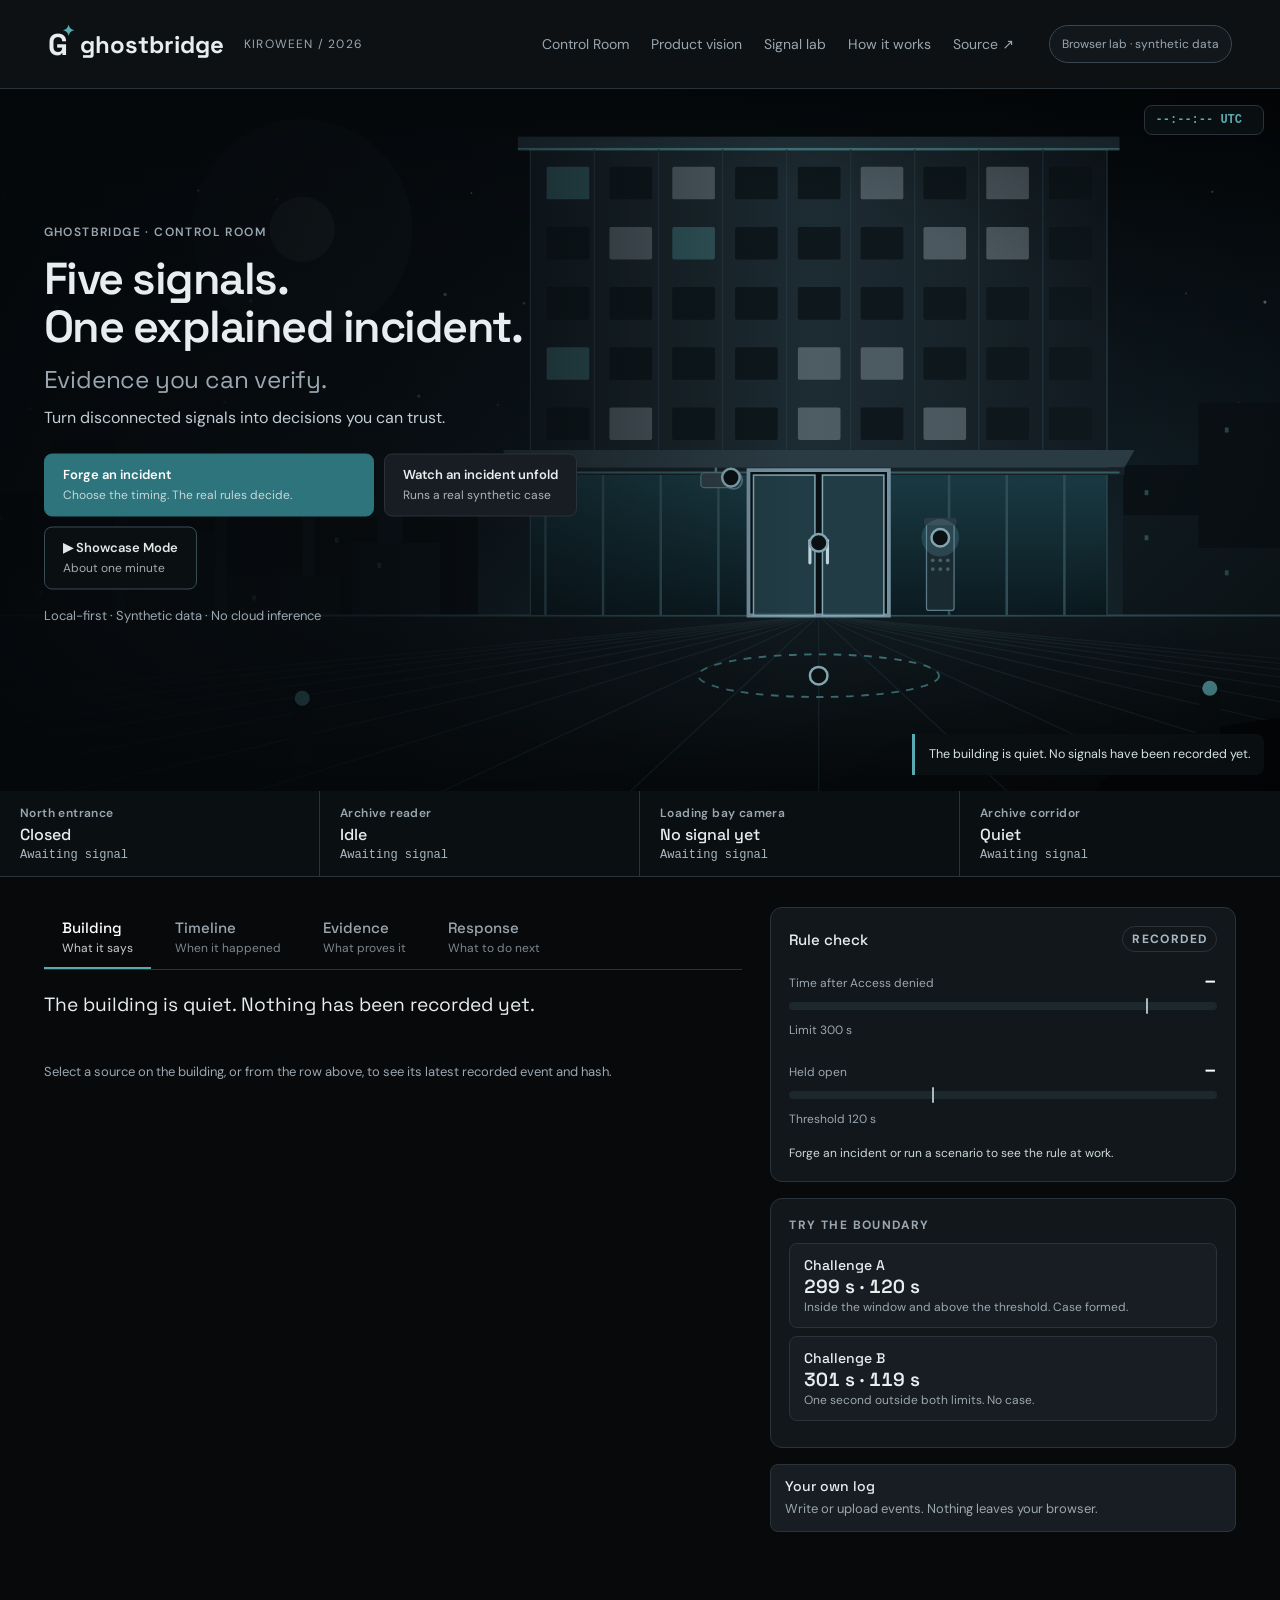
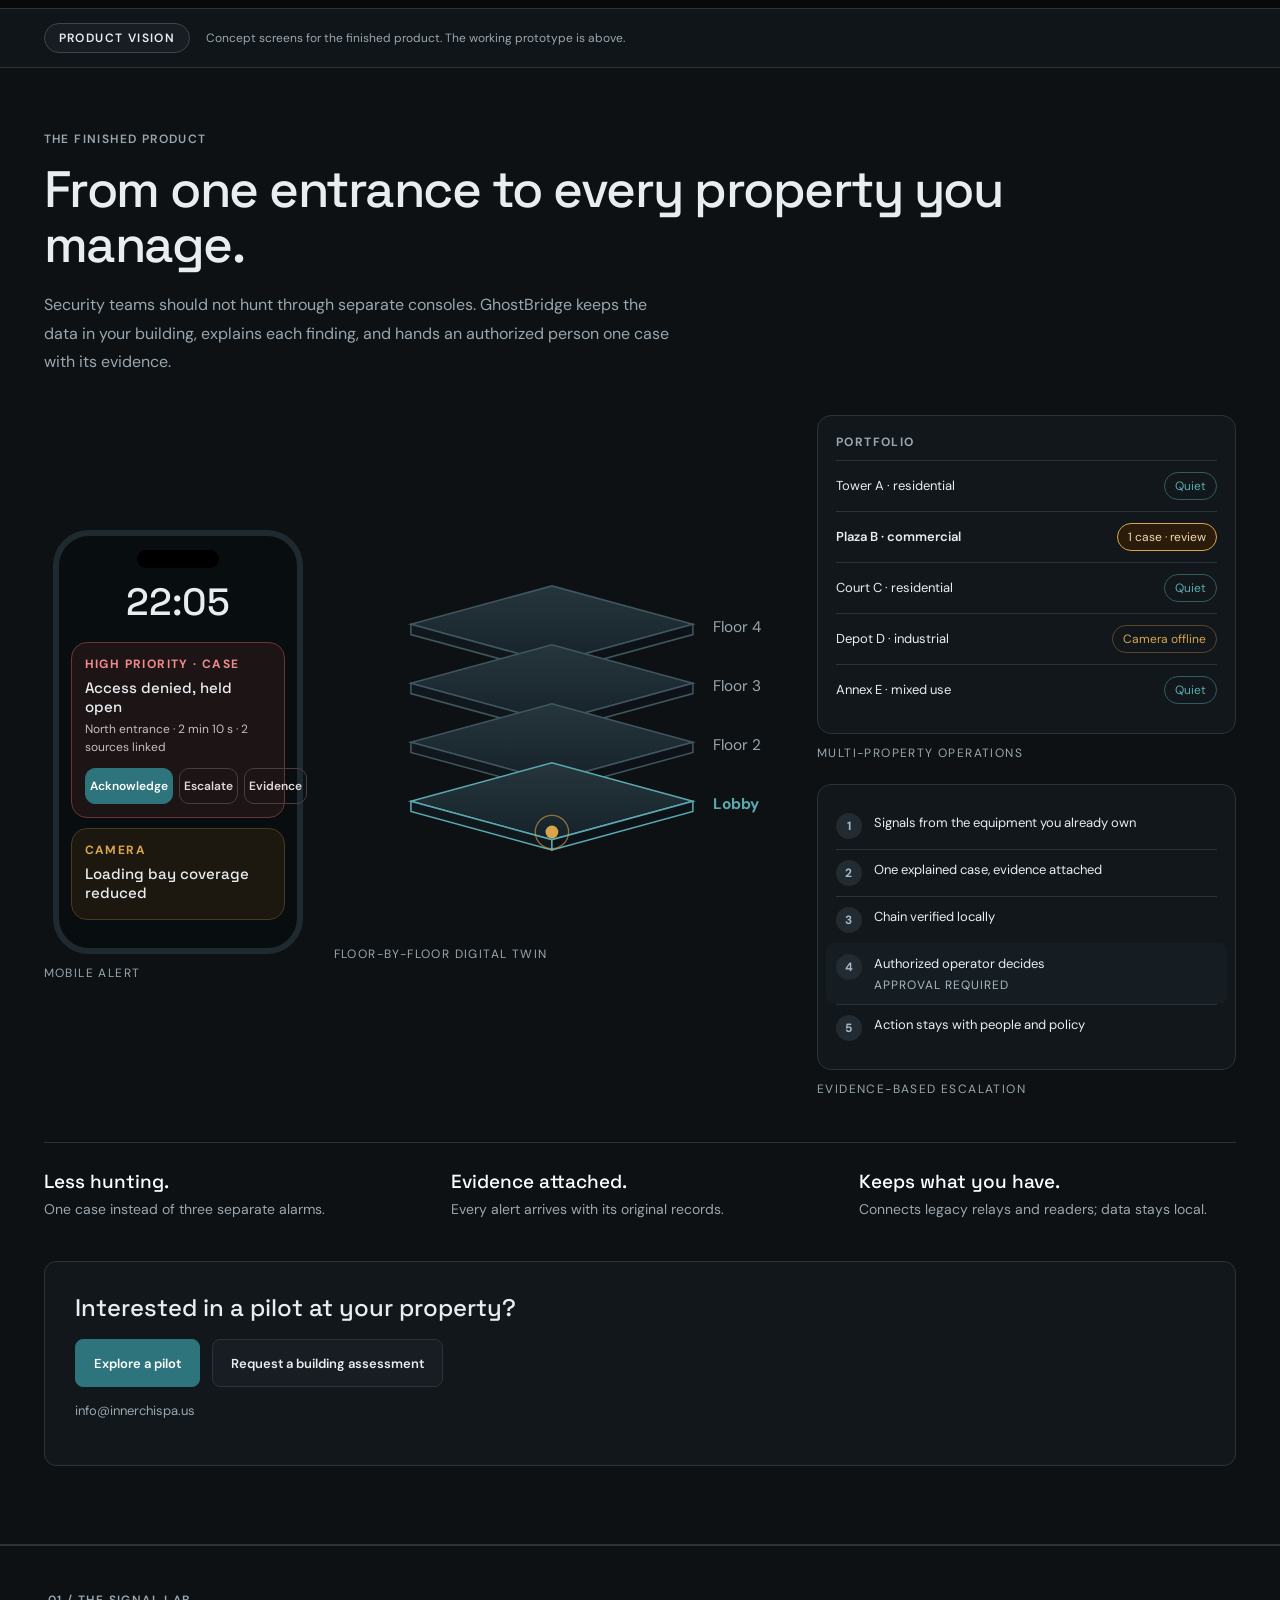
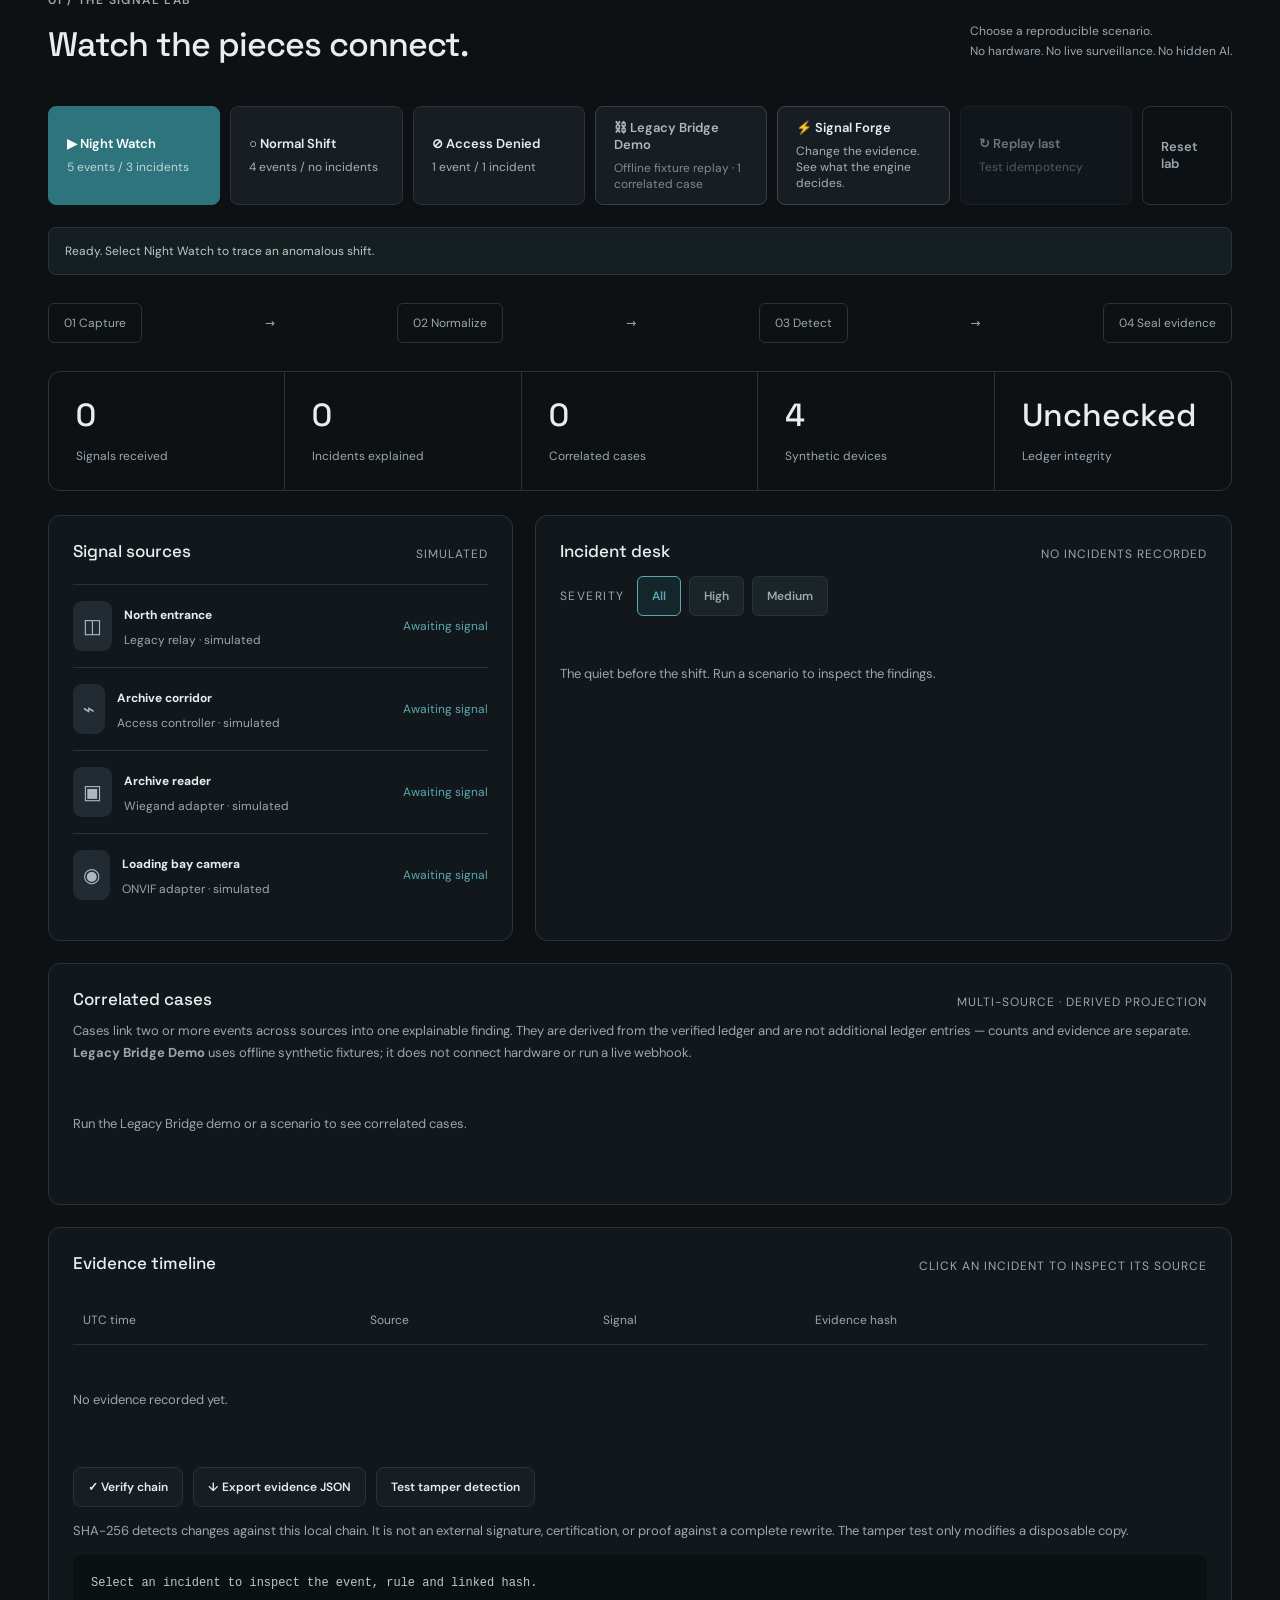
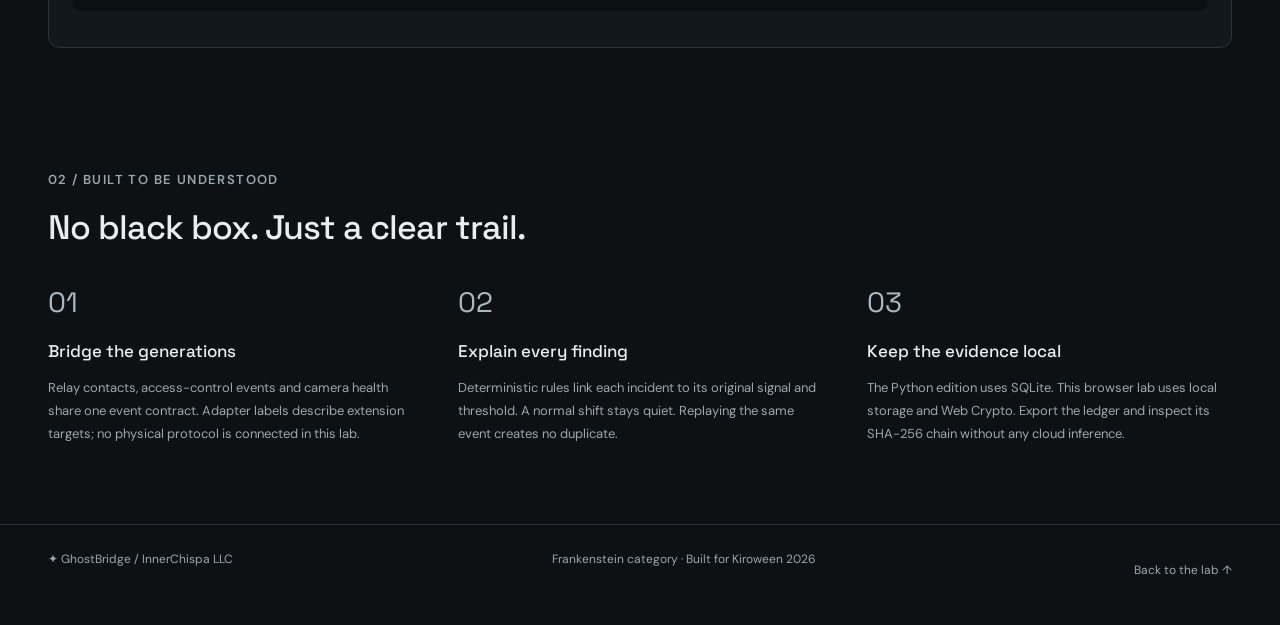
==== commit 8fdfd895: "feat(control-room): Bring your own log and Seal and verify it yourself views (ui-director)" ====
--- a/docs/index.html
+++ b/docs/index.html
@@ -27,6 +27,7 @@
 <div class="cr-panel" role="tabpanel" id="cr-panel-evidence" aria-labelledby="cr-tab-evidence" tabindex="0" hidden><p class="fine">Every source event keeps its own SHA-256 hash, chained to the one before it. This is a local chain, not an external signature.</p>
 <div class="cr-actions"><button type="button" id="cr-ev-recon" disabled>&#9678; Open reconstruction</button><button type="button" id="cr-ev-verify">&#10003; Verify chain</button><button type="button" id="cr-ev-export">&#8595; Export evidence JSON</button></div><p class="cr-note" id="cr-ev-note" role="status" aria-live="polite"></p>
 <ol class="cr-ev-list" id="cr-ev-list"></ol>
+<section class="cr-rc" id="cr-rc" role="region" aria-label="Seal and verify"></section>
 <section class="cr-tl-lab" id="cr-tl-lab" role="region" aria-label="Evidence Trust Lab"></section></div>
 <div class="cr-panel" role="tabpanel" id="cr-panel-response" aria-labelledby="cr-tab-response" tabindex="0" hidden>
 <section class="cr-ba" id="cr-ba" data-joined="false" aria-label="Before and after"><div class="cr-ba-col"><h4>Before &middot; disconnected alarms <span id="cr-ba-count">0</span></h4><ul class="cr-alarms" id="cr-ba-alarms"></ul></div><div class="cr-ba-mid"><button type="button" id="cr-ba-toggle" aria-pressed="false" class="primary">Connect the signals</button></div><div class="cr-ba-col cr-ba-out"><h4>After &middot; GhostBridge</h4><div class="cr-outcome" id="cr-ba-outcome" data-kind="none"></div></div></section>
@@ -41,6 +42,7 @@
 <div class="cr-challenges" role="group" aria-label="Boundary challenges"><p class="cr-chal-title">Try the boundary</p>
 <button type="button" id="cr-chal-a" class="cr-chal"><strong>Challenge A</strong><span>299 s &middot; 120 s</span><small>Inside the window and above the threshold. Case formed.</small></button>
 <button type="button" id="cr-chal-b" class="cr-chal"><strong>Challenge B</strong><span>301 s &middot; 119 s</span><small>One second outside both limits. No case.</small></button></div>
+<div class="cr-byo" id="cr-byo"></div>
 </aside>
 </div>
 <div id="cr-recon-slot"></div>
--- a/docs/styles.css
+++ b/docs/styles.css
@@ -8,7 +8,7 @@
 --bg:#0d1114;--surface-1:#12171b;--surface-2:#171d22;--surface-3:#1e262c;--border:#2a333a;--border-strong:#3a464f;
 --text:#e8edf0;--text-muted:#9aa7b0;--prov:#a9b8c2;
 --accent:#5aa9b0;--accent-strong:#2d747c;--accent-strong-hover:#25626a;--accent-soft:#5aa9b01f;--accent-line:#3f7a80;--ok:#6dbba9;
---warn:#d9a54a;--warn-soft:#d9a54a1f;--crit:#e5484d;--crit-soft:#e5484d1f;--focus:#b4cfee;
+--warn:#d9a54a;--warn-soft:#d9a54a1f;--crit:#e5484d;--crit-soft:#e5484d1f;--info:#9fb0b8;--focus:#b4cfee;
 --mono:ui-monospace,'Cascadia Mono','SF Mono',Consolas,'Liberation Mono',monospace}*{box-sizing:border-box}html{scroll-padding-top:25px}body{margin:0;background:var(--bg);color:var(--text);font:16px/1.5 'DM Sans',system-ui,sans-serif}header,main,footer{max-width:1440px;margin:auto}header{display:flex;align-items:center;gap:35px;padding:24px 48px;border-bottom:1px solid var(--border)}a{color:inherit;text-decoration:none}a:hover{color:var(--text);text-decoration:underline;text-underline-offset:4px}.brand{font:700 24px 'Space Grotesk',sans-serif;display:flex;gap:12px;align-items:center}.logo{font-size:30px;color:var(--text);position:relative}.logo span{font-size:15px;position:absolute;right:-7px;top:-4px;color:var(--accent)}.edition{font:12px 'DM Sans',sans-serif;letter-spacing:1.2px;color:var(--text-muted);margin-left:8px}nav{display:flex;gap:22px;margin-left:auto;font-size:14px;color:var(--text-muted)}nav a:hover{color:var(--text)}nav a,footer a,.brand{display:inline-flex;align-items:center;min-height:40px;min-width:40px}.pill{font-size:12px;border:1px solid var(--border-strong);color:var(--text-muted);padding:9px 12px;border-radius:30px;background:var(--surface-1)}.hero{padding:80px 65px 75px;display:grid;grid-template-columns:1.15fr 1fr;gap:50px;align-items:center}.eyebrow{font-size:12px;letter-spacing:1.4px;color:var(--text-muted);font-weight:600;text-transform:uppercase;margin:0}h1{font:500 clamp(45px,5.1vw,76px)/1.06 'Space Grotesk',sans-serif;letter-spacing:-3px;margin:22px 0}h1 em{font-style:normal}.intro{color:var(--text-muted);line-height:1.8;max-width:460px;margin:25px 0}.fine{font-size:13px;line-height:1.65;color:var(--text-muted)}button,.link-button{font:600 13px 'DM Sans',sans-serif;border:1px solid var(--border);background:var(--surface-2);color:var(--text);border-radius:8px;padding:12px 18px;min-height:40px;cursor:pointer;transition:background .2s,border-color .2s}button:hover{border-color:var(--border-strong);background:var(--surface-3)}button:disabled{opacity:.45;cursor:wait}button:focus-visible,a:focus-visible{outline:3px solid var(--focus);outline-offset:4px}.primary{background:var(--accent-strong);color:#fff;border-color:var(--accent-strong)}.primary:hover{background:var(--accent-strong-hover);border-color:var(--accent-strong-hover)}.link-button{display:inline-flex;gap:50px;align-items:center}.bridge-art{position:relative;height:440px;display:grid;place-items:center}.orbit{width:320px;height:320px;border:1px solid #2c3a40;border-radius:50%;outline:1px dashed #26313a;outline-offset:24px;transform:rotate(-20deg)}.orbit:after,.orbit:before{content:'';position:absolute;left:50%;top:0;width:1px;height:100%;background:#2a363c;transform:rotate(45deg)}.orbit:after{transform:rotate(-45deg)}.core{position:absolute;background:#14262a;width:146px;height:146px;border-radius:35px;border:1px solid #3f7a80;display:flex;align-items:center;justify-content:center;font:70px 'Space Grotesk';color:var(--accent)}.core>span{font-size:30px}.core small{position:absolute;bottom:18px;font:12px 'DM Sans';letter-spacing:2px;color:#b4c3c8}.signal{position:absolute;border:1px solid #3b4749;background:#172024;border-radius:15px;width:86px;height:72px;display:flex;justify-content:center;align-items:center;font-size:28px;color:var(--prov)}.signal small{font-size:12px;position:absolute;bottom:-20px;letter-spacing:1px;white-space:nowrap;color:var(--text-muted)}.s1{top:35px;left:45px}.s2{right:15px;top:65px}.s3{bottom:65px;left:15px}.s4{right:45px;bottom:35px}.art-caption{position:absolute;bottom:-25px;left:40%;font-size:12px;color:var(--text-muted);line-height:1.6}.workspace{padding:45px 48px 55px;border-top:1px solid var(--border);background:var(--bg)}.section-heading{display:flex;justify-content:space-between;align-items:center;gap:30px}h2{font:500 34px 'Space Grotesk';letter-spacing:-1px;margin:14px 0 25px}.section-heading>p{font-size:12px;color:var(--text-muted);line-height:1.7}.scenario-bar{display:flex;gap:10px;flex-wrap:wrap;margin:15px 0 22px}.scenario-bar button{flex:1;text-align:left;min-width:150px}.scenario-bar button small{display:block;font-size:12px;font-weight:400;opacity:.7;margin-top:7px}.scenario-bar .quiet{flex:0;min-width:90px;color:var(--text-muted);background:transparent}.notice{padding:14px 16px;border:1px solid var(--border);border-radius:8px;background:#151e21;font-size:12px;color:#b9c9c7}.notice.error{border-color:#b4484c;color:#f3a9ab}.pipeline{display:flex;align-items:center;justify-content:space-between;margin:28px 0;font-size:12px;color:var(--text-muted)}.pipeline span{padding:10px 15px;border:1px solid var(--border);border-radius:6px}.pipeline span.active{color:var(--accent);background:#14262a;border-color:#3f7a80}.pipeline i{font-style:normal}.metrics{display:grid;grid-template-columns:repeat(4,1fr);border:1px solid var(--border);border-radius:12px;margin-bottom:24px;overflow:hidden}.metrics>div{padding:23px 27px;border-right:1px solid var(--border)}.metrics>div:last-child{border:0}.metrics strong{display:block;font:500 32px 'Space Grotesk';font-variant-numeric:tabular-nums;color:var(--text);margin-bottom:8px}.metrics span{font-size:12px;color:var(--text-muted)}.lab-grid{display:grid;grid-template-columns:.8fr 1.2fr;gap:22px}.panel{background:var(--surface-1);border:1px solid var(--border);border-radius:12px;padding:24px;min-width:0}h3{font:500 17px 'Space Grotesk';margin:0 0 22px}h3>span{float:right;font:12px 'DM Sans';letter-spacing:1px;color:var(--text-muted);margin-top:6px}.device{padding:16px 0;border-top:1px solid var(--border);display:flex;gap:12px;align-items:center}.device .icon{font-size:20px;color:var(--prov);background:#222b31;padding:10px;border-radius:9px}.device strong{font-size:12px}.device small{display:block;font-size:12px;color:var(--text-muted);margin-top:5px}.device .device-state{margin-left:auto;color:var(--accent);font-size:12px;text-align:right}.device .offline{color:var(--warn)}.finding{display:block;width:100%;text-align:left;padding:15px;margin:0 0 10px;background:#1d2527;border:1px solid #3a4344}.finding .severity{font-size:12px;text-transform:uppercase;color:var(--warn);letter-spacing:1px;margin-right:10px}.finding strong{font-size:13px}.finding p{font-size:12px;color:var(--text-muted);line-height:1.6;margin:10px 0}.finding small{font:12px var(--mono);color:var(--prov)}.empty{font-size:13px;line-height:1.9;color:var(--text-muted);padding:30px 0}.timeline{margin-top:22px}.table-wrap{overflow-x:auto}table{border-collapse:collapse;width:100%;font-size:12px;text-align:left;white-space:nowrap}td,th{padding:15px 10px;border-bottom:1px solid var(--border)}th{font-size:12px;font-weight:400;color:var(--text-muted)}td:last-child{font-family:var(--mono);color:var(--prov)}.evidence-actions{display:flex;gap:10px;margin-top:25px;flex-wrap:wrap}.evidence-actions button{font-size:12px;padding:11px 14px}pre{font:12px/1.7 var(--mono);white-space:pre-wrap;overflow-wrap:anywhere;background:#0b1113;padding:18px;border-radius:8px;color:#b9c9c7;max-height:360px;overflow:auto}.how{padding:65px 48px}.how-grid{display:grid;grid-template-columns:repeat(3,1fr);gap:45px;margin-top:35px}.how article b{font:28px 'Space Grotesk';color:var(--prov)}.how h3{margin:20px 0 14px}.how p{font-size:13px;color:var(--text-muted);line-height:1.8}footer{padding:25px 48px 35px;border-top:1px solid var(--border);display:flex;justify-content:space-between;gap:20px;font-size:12px;color:var(--text-muted)}@media(max-width:900px){header{padding:20px 25px;flex-wrap:wrap;gap:15px}.edition{display:none}nav{gap:15px}.pill{display:none}.hero{padding:50px 30px;gap:10px}.bridge-art{transform:scale(.8);transform-origin:center}.hero h1{font-size:50px}.workspace,.how{padding:35px 25px}.metrics>div{padding:20px}.lab-grid{grid-template-columns:1fr}.how-grid{gap:25px}}@media(max-width:600px){header{padding:18px 20px}nav{font-size:12px}.brand{font-size:20px}nav{flex-wrap:wrap;gap:0 12px}.hero{grid-template-columns:1fr;padding:35px 24px}.hero h1{font-size:49px;letter-spacing:-2px}.hero .bridge-art{height:320px;margin:-15px 0 5px;transform:scale(.8)}.section-heading{display:block}.section-heading>p{margin-top:0}h2{font-size:28px}.workspace,.how{padding:30px 18px}.scenario-bar button{min-width:140px}.metrics{grid-template-columns:1fr 1fr}.metrics>div{border-bottom:1px solid var(--border)}.metrics strong{font-size:26px}.pipeline{gap:5px;overflow-x:auto}.pipeline span{padding:8px;font-size:12px;white-space:nowrap}.panel{padding:18px}h3>span{float:none;display:block;margin-top:9px}.how-grid{grid-template-columns:1fr;gap:20px}footer{flex-direction:column;padding:25px}.art-caption{bottom:-40px}}@media(prefers-reduced-motion:no-preference){html{scroll-behavior:smooth}}@media(prefers-reduced-motion:reduce){html{scroll-behavior:auto}*{transition:none!important}}
 
 /* --- Incident severity filter controls (Kiro / feat/incident-severity-filter) --- */
@@ -89,8 +89,8 @@
 .recon-key{fill:#415761}
 .recon-led-halo{fill:#6fb3c0;opacity:.12;transition:fill .3s}
 .recon-led{fill:#6fb3c0;transition:fill .3s}
-.recon-led-ring{fill:none;stroke:var(--crit);stroke-width:2;opacity:0;transform-box:fill-box;transform-origin:center}
-.recon-scene[data-reader="denied"] .recon-led,.recon-scene[data-reader="denied"] .recon-led-halo{fill:var(--crit)}
+.recon-led-ring{fill:none;stroke:var(--warn);stroke-width:2;opacity:0;transform-box:fill-box;transform-origin:center}
+.recon-scene[data-reader="denied"] .recon-led,.recon-scene[data-reader="denied"] .recon-led-halo{fill:var(--warn)}
 .recon-scene[data-reader="denied"] .recon-led-halo{opacity:.2}
 .recon-scene[data-reader="denied"] .recon-led-ring{opacity:.55;transform:scale(2.1)}
 
@@ -111,12 +111,12 @@
 .recon-speed{min-height:44px;font:600 12px 'DM Sans',sans-serif;background:#1b2427;color:#e8edf0;border:1px solid var(--border);border-radius:8px;padding:0 10px}
 .recon-speed:focus-visible,.recon-slider:focus-visible{outline:3px solid var(--focus);outline-offset:3px}
 .recon-slider-label{display:block;font-size:12px;letter-spacing:1.4px;text-transform:uppercase;color:var(--text-muted);margin-bottom:6px}
-.recon-slider{width:100%;min-height:32px;accent-color:var(--accent);margin:0}
+.recon-slider{width:100%;min-height:40px;accent-color:var(--accent);margin:0}
 .recon-ruler{position:relative;height:34px;margin:6px 8px 0}
 .recon-track{position:absolute;left:0;right:0;top:15px;height:4px;background:var(--border);border-radius:2px}
 .recon-progress{position:absolute;left:0;top:15px;height:4px;width:var(--progress,0%);background:var(--accent);border-radius:2px;transition:width .5s}
-.recon-marker{position:absolute;left:var(--at,0%);top:7px;width:20px;height:20px;margin-left:-10px;border-radius:50%;border:2px solid #56686f;background:var(--bg);cursor:pointer;transition:border-color .3s,background .3s}
-.recon-marker-anchor.is-on{border-color:var(--crit);background:#3a1a1e}
+.recon-marker{position:absolute;left:var(--at,0%);top:5px;width:24px;height:24px;margin-left:-12px;border-radius:50%;border:2px solid #56686f;background:var(--bg);cursor:pointer;transition:border-color .3s,background .3s}
+.recon-marker-anchor.is-on{border-color:var(--warn);background:#3a2610}
 .recon-marker-match.is-on{border-color:var(--warn);background:#3a2610}
 .recon-marker-excluded{border-style:dashed}
 .recon-marker-excluded.is-on{border-color:var(--prov)}
@@ -132,7 +132,7 @@
 .recon-check{display:flex;gap:10px;align-items:flex-start;padding:9px 0;border-top:1px solid var(--border)}
 .recon-check-icon{flex:none;width:20px;height:20px;border-radius:50%;display:grid;place-items:center;font-size:12px;font-weight:700}
 .is-pass .recon-check-icon{background:#14262a;color:var(--accent)}
-.is-fail .recon-check-icon{background:#3a2610;color:var(--warn)}
+.is-fail .recon-check-icon{background:#172025;color:var(--info)}
 .recon-check strong{display:block;font-size:12px}
 .recon-check small,.recon-excl small{display:block;font-size:12px;line-height:1.6;color:var(--text-muted);margin-top:3px}
 .recon-excl li{padding:9px 0;border-top:1px solid var(--border)}
@@ -181,23 +181,23 @@
 .forge-control{padding:18px;border:1px solid #354642;background:#10191b;border-radius:11px;display:grid;gap:16px}
 .forge-control span{display:flex;gap:8px;align-items:center;justify-content:space-between;font-size:13px;font-weight:600}
 .forge-control strong{font:600 24px 'Space Grotesk';font-variant-numeric:tabular-nums;color:var(--text);white-space:nowrap}
-.forge-control input{width:100%;accent-color:var(--accent);cursor:pointer;height:28px}
+.forge-control input{width:100%;accent-color:var(--accent);cursor:pointer;height:40px}
 .forge-control input:focus-visible,.forge-camera input:focus-visible{outline:3px solid var(--focus);outline-offset:4px}
 .forge-control small{font-size:12px;color:var(--text-muted)}
 .forge-camera{display:flex;grid-column:1 / -1;align-items:center;gap:12px;padding:12px 16px;border:1px solid #344246;border-radius:8px;background:#141e21;font-size:12px}
-.forge-camera input{width:18px;height:18px;accent-color:var(--accent)}
+.forge-camera input{width:22px;height:22px;accent-color:var(--accent)}
 .forge-presets{display:flex;gap:9px;flex-wrap:wrap;margin:12px 0 18px}
 .forge-presets button{min-height:44px;border-color:#47534a;flex:0 1 235px;display:grid;gap:3px;justify-items:start;text-align:left}
 .forge-presets small{font-size:12px;color:var(--text-muted)}
 .forge-preview{padding:16px;border-radius:10px;border-left:3px solid var(--accent);background:#14262a;font-size:12px;line-height:1.8}
-.forge-preview.is-fail{border-color:var(--warn);background:#302219}
+.forge-preview.is-fail{border-color:var(--info);background:#151c20}
 .forge-action{display:flex;align-items:center;gap:18px;margin:22px 0 14px}
 .forge-action .primary{display:grid;gap:3px;min-height:60px;flex:none}
 .forge-action .primary small{font-size:12px;font-weight:500;opacity:.8}
 .forge-action .fine{margin:0;max-width:520px}
 .forge-result{padding:16px;background:#111b1e;border:1px solid #324247;border-radius:8px;font-size:13px;line-height:1.7;white-space:pre-line}
 .forge-result.is-match{border-color:#4a8f96;color:#cfe6e8}
-.forge-result.is-no-match{border-color:#b78355;color:#f0d9ac}
+.forge-result.is-no-match{border-color:var(--info);color:var(--text)}
 @media(max-width:680px){.forge-panel{padding:17px}.forge-head h3{font-size:26px}.forge-controls{grid-template-columns:1fr}.forge-action{flex-direction:column;align-items:stretch}.forge-action .primary{width:100%}.forge-presets button{flex:1 1 125px;padding:13px 9px}.forge-control{padding:13px}.forge-control strong{font-size:21px}}
 @media(prefers-reduced-motion:reduce){.forge-launch{transition:none!important;box-shadow:none!important}}
 
--- a/docs/control_room.css
+++ b/docs/control_room.css
@@ -25,7 +25,7 @@
 .cr-case-chip{font:700 12px 'DM Sans',sans-serif;letter-spacing:.7px;padding:7px 11px;border-radius:8px;overflow-wrap:anywhere;max-width:100%}
 .cr-case-chip[hidden]{display:none}
 .cr-case-chip[data-kind="case"]{color:#d4eaec;background:#14262ae6;border:1px solid var(--accent)}
-.cr-case-chip[data-kind="near"]{color:#f0d9ac;background:#2b1b0ae6;border:1px solid var(--warn)}
+.cr-case-chip[data-kind="near"]{color:var(--text);background:#151c20e6;border:1px dashed var(--info)}
 .cr-caption{position:absolute;z-index:3;right:16px;bottom:16px;max-width:min(440px,36%);margin:0;padding:11px 14px;font-size:12.5px;line-height:1.55;color:#d6e2e0;background:#0b1113e0;border-left:3px solid var(--accent);border-radius:0 8px 8px 0}
 
 /* ---------- scene layers and states ---------- */
@@ -41,7 +41,7 @@
 .cr-canopy{fill:#2b3b43}.cr-canopy-edge{fill:#162026}
 .cr-canopy-light{stroke:var(--accent);stroke-width:1.6;opacity:.45;transition:stroke .5s,opacity .5s}
 .cr-svg[data-case="on"] .cr-canopy-light{stroke:var(--accent);opacity:1}
-.cr-svg[data-link="near-miss"] .cr-canopy-light{stroke:var(--warn);opacity:.85}
+.cr-svg[data-link="near-miss"] .cr-canopy-light{stroke:var(--info);opacity:.7}
 .cr-spill{fill:var(--warn);opacity:0;transition:opacity .6s}
 .cr-svg[data-door="open"] .cr-spill{opacity:.1}.cr-svg[data-door="held"] .cr-spill{opacity:.24}
 .cr-zone{fill:var(--accent);fill-opacity:0;stroke:#3b6d73;stroke-width:1.5;stroke-dasharray:6 6;transition:fill-opacity .5s,stroke .5s}
@@ -61,23 +61,23 @@
 .cr-svg[data-door="held"] .cr-opening{fill:#4a2d0e}
 .cr-reader{fill:#1a2a31;stroke:#5c7a87}.cr-reader-cap{fill:#2a3b43}.cr-key{fill:#46606a}
 .cr-led{fill:#6fb3c0;transition:fill .3s}.cr-led-halo{fill:#6fb3c0;opacity:.2;transition:fill .3s,opacity .3s}
-.cr-svg[data-reader="denied"] .cr-led,.cr-svg[data-reader="denied"] .cr-led-halo{fill:var(--crit)}.cr-svg[data-reader="denied"] .cr-led-halo{opacity:.22}
+.cr-svg[data-reader="denied"] .cr-led,.cr-svg[data-reader="denied"] .cr-led-halo{fill:var(--warn)}.cr-svg[data-reader="denied"] .cr-led-halo{opacity:.22}
 .cr-svg[data-reader="granted"] .cr-led,.cr-svg[data-reader="granted"] .cr-led-halo{fill:var(--ok)}.cr-svg[data-reader="granted"] .cr-led-halo{opacity:.18}
-.cr-led-ring{fill:none;stroke:var(--crit);stroke-width:2;opacity:0;transform-box:fill-box;transform-origin:center}
+.cr-led-ring{fill:none;stroke:var(--warn);stroke-width:2;opacity:0;transform-box:fill-box;transform-origin:center}
 .cr-svg[data-reader="denied"] .cr-led-ring{opacity:.55;transform:scale(2.1)}
 
 .cr-link{fill:none;stroke-width:3;stroke-linecap:round;stroke-dasharray:1;stroke-dashoffset:1;opacity:0;transition:stroke-dashoffset .9s ease,opacity .3s}
 .cr-svg[data-link="case"] .cr-link{stroke:var(--accent);stroke-dashoffset:0;opacity:1}
-.cr-svg[data-link="near-miss"] .cr-link{stroke:var(--warn);stroke-dasharray:7 9;stroke-dashoffset:0;opacity:.95}
+.cr-svg[data-link="near-miss"] .cr-link{stroke:var(--info);stroke-dasharray:7 9;stroke-dashoffset:0;opacity:.95}
 .cr-link-label{opacity:0;transition:opacity .4s .5s}.cr-svg[data-link="case"] .cr-link-label,.cr-svg[data-link="near-miss"] .cr-link-label{opacity:1}
-.cr-link-pill{fill:#0b1113;stroke:var(--accent);stroke-width:1.5}.cr-svg[data-link="near-miss"] .cr-link-pill{stroke:var(--warn)}
-.cr-link-text{fill:#e1eff0;font:700 15px 'DM Sans',sans-serif}.cr-svg[data-link="near-miss"] .cr-link-text{fill:#f0d9ac}
+.cr-link-pill{fill:#0b1113;stroke:var(--accent);stroke-width:1.5}.cr-svg[data-link="near-miss"] .cr-link-pill{stroke:var(--info)}
+.cr-link-text{fill:#e1eff0;font:700 15px 'DM Sans',sans-serif}.cr-svg[data-link="near-miss"] .cr-link-text{fill:#dfe6e9}
 .cr-bollard{fill:#0a1013}.cr-bollard-light{fill:#5aa9b0}.cr-bollard-glow{fill:#5aa9b0;opacity:0}
 .cr-marker{cursor:pointer}.cr-marker-hit{fill:transparent}
 .cr-marker-dot{fill:#0b1113;stroke:#82a6b1;stroke-width:2;transition:fill .3s,stroke .3s}
 .cr-marker-pulse{fill:none;stroke:var(--warn);stroke-width:2;opacity:0;transform-box:fill-box;transform-origin:center}
 .cr-marker[data-attention="true"] .cr-marker-pulse{opacity:.55;transform:scale(1.7)}
-.cr-marker[data-state="denied"] .cr-marker-dot{fill:var(--crit);stroke:#f3b4b6}
+.cr-marker[data-state="denied"] .cr-marker-dot{fill:var(--warn);stroke:#f0d9ac}
 .cr-marker[data-state="held"] .cr-marker-dot,.cr-marker[data-state="offline"] .cr-marker-dot,.cr-marker[data-state="long"] .cr-marker-dot{fill:var(--warn);stroke:#f0d9ac}
 .cr-marker[data-state="online"] .cr-marker-dot,.cr-marker[data-state="granted"] .cr-marker-dot,.cr-marker[data-state="dwell"] .cr-marker-dot{fill:var(--ok);stroke:#d4eaec}
 .cr-marker[data-selected="true"] .cr-marker-dot{stroke:#fff;stroke-width:3.5}
@@ -90,7 +90,7 @@
 .cr-node-name{font-size:12px;color:var(--text-muted);letter-spacing:.4px}
 .cr-node-state{font:500 16px 'Space Grotesk',sans-serif;color:#e8edf0}
 .cr-node-time{font:12px var(--mono);color:var(--prov)}
-.cr-node[data-state="denied"]::before{background:var(--crit)}
+.cr-node[data-state="denied"]::before{background:var(--warn)}
 .cr-node[data-state="held"]::before,.cr-node[data-state="offline"]::before,.cr-node[data-state="long"]::before{background:var(--warn)}
 .cr-node[data-state="online"]::before,.cr-node[data-state="granted"]::before,.cr-node[data-state="dwell"]::before{background:var(--ok)}
 .cr-node[data-state="open"]::before{background:var(--accent)}
@@ -120,13 +120,13 @@
 .cr-tl-track{position:absolute;inset:0}
 .cr-mark{position:absolute;left:var(--at);top:11px;width:28px;height:28px;min-height:0;margin-left:-14px;padding:0;border-radius:50%;border:2px solid #5a6e75;background:var(--bg);transition:border-color .3s,background .3s}
 .cr-mark::after{content:'';position:absolute;inset:-8px}
-.cr-mark.is-on.cr-mark-anchor{border-color:var(--crit);background:#3a1a1e}.cr-mark.is-on.cr-mark-match{border-color:var(--warn);background:#3a2610}
-.cr-mark.is-on.cr-mark-near{border-color:var(--warn);background:#2b1f12;border-style:dashed}
+.cr-mark.is-on.cr-mark-anchor{border-color:var(--warn);background:#3a2610}.cr-mark.is-on.cr-mark-match{border-color:var(--warn);background:#3a2610}
+.cr-mark.is-on.cr-mark-near{border-color:var(--info);background:#172025;border-style:dashed}
 .cr-mark-excluded{border-style:dashed}.cr-mark.is-on.cr-mark-excluded{border-color:var(--prov)}.cr-mark.is-on.cr-mark-event{border-color:var(--accent)}
 .cr-tl-edges{display:flex;justify-content:space-between;margin:2px 14px 12px;font:12px var(--mono);color:var(--text-muted)}
 .cr-scrub-row{display:flex;align-items:center;gap:12px;flex-wrap:wrap;margin-bottom:16px}
 .cr-scrub-row label{font-size:12px;letter-spacing:1.4px;text-transform:uppercase;color:var(--text-muted)}
-.cr-scrub-row input[type=range]{flex:1 1 220px;min-height:32px;accent-color:var(--accent)}
+.cr-scrub-row input[type=range]{flex:1 1 220px;min-height:40px;accent-color:var(--accent)}
 .cr-scrub-row input[type=range]:focus-visible{outline:3px solid var(--focus);outline-offset:3px}
 .cr-scrub-row output{font:12px var(--mono);color:var(--accent);min-width:150px}.cr-scrub-row button{min-height:44px;font-size:12px}
 .cr-tl-list,.cr-ev-list{list-style:none;margin:0;padding:0}
@@ -136,7 +136,7 @@
 
 /* ---------- evidence ---------- */
 .cr-ev-item{padding:14px 16px;margin:0 0 10px;border:1px solid var(--border);border-left:3px solid #3a4b52;border-radius:8px;background:#0f1619}
-.cr-ev-item.cr-kind-anchor{border-left-color:var(--crit)}.cr-ev-item.cr-kind-match,.cr-ev-item.cr-kind-near{border-left-color:var(--warn)}.cr-ev-item.cr-kind-excluded{border-left-color:var(--prov)}
+.cr-ev-item.cr-kind-anchor{border-left-color:var(--warn)}.cr-ev-item.cr-kind-match,.cr-ev-item.cr-kind-near{border-left-color:var(--info)}.cr-ev-item.cr-kind-excluded{border-left-color:var(--prov)}
 .cr-ev-head{display:flex;justify-content:space-between;gap:10px;flex-wrap:wrap;align-items:baseline}
 .cr-ev-kind{font-size:12px;letter-spacing:.8px;text-transform:uppercase;color:var(--text-muted)}
 .cr-ev-meta{margin:6px 0 4px;font-size:12px;color:#c3d0cd}
@@ -161,8 +161,8 @@
 .cr-ba[data-joined="true"] .cr-outcome{opacity:1}
 .cr-ba[data-joined="true"] .cr-outcome[data-kind="case"]{border-color:var(--accent);background:#14262a}
 .cr-ba[data-joined="true"] .cr-outcome[data-kind="case"] .cr-ba-flag{color:var(--accent)!important}
-.cr-ba[data-joined="true"] .cr-outcome[data-kind="near-miss"]{border-color:var(--warn);background:#241a0e}
-.cr-ba[data-joined="true"] .cr-outcome[data-kind="near-miss"] .cr-ba-flag{color:var(--warn)!important}
+.cr-ba[data-joined="true"] .cr-outcome[data-kind="near-miss"]{border-color:var(--info);background:#151c20}
+.cr-ba[data-joined="true"] .cr-outcome[data-kind="near-miss"] .cr-ba-flag{color:var(--info)!important}
 .cr-ba-mid{align-self:center}.cr-ba-mid button{min-height:48px}
 .cr-board{margin:0}.cr-q{display:grid;grid-template-columns:200px minmax(0,1fr);gap:16px;padding:14px 0;border-top:1px solid var(--border)}
 .cr-q dt{font:500 14px 'Space Grotesk',sans-serif}.cr-q dd{margin:0;font-size:13px;line-height:1.65;color:#cdd9d6}.cr-q p{margin:0 0 6px}
@@ -179,14 +179,14 @@
 .cr-gauge-top strong{font:500 21px 'Space Grotesk',sans-serif;color:#fff}
 .cr-bar{position:relative;height:8px;margin:9px 0 7px;border-radius:6px;background:#1d282c}
 .cr-fill{position:absolute;left:0;top:0;bottom:0;width:var(--v,0%);border-radius:6px;background:var(--text-muted);transition:width .5s ease,background .3s}
-.cr-bar[data-pass="true"] .cr-fill{background:var(--ok)}.cr-bar[data-pass="false"] .cr-fill{background:var(--warn)}
+.cr-bar[data-pass="true"] .cr-fill{background:var(--ok)}.cr-bar[data-pass="false"] .cr-fill{background:var(--info)}
 .cr-rules[data-mode="forecast"] .cr-fill{opacity:.7}
 .cr-limit{position:absolute;left:var(--m,50%);top:-4px;bottom:-4px;width:2px;border-radius:1px;background:var(--prov)}
 .cr-gauge small{font-size:12px;color:var(--text-muted)}.cr-rules-verdict{margin:6px 0 0;font-size:12px;line-height:1.6;color:#cdd9d6}
 .cr-chal-title{margin:0 0 10px;font:700 12px 'DM Sans',sans-serif;letter-spacing:1.4px;text-transform:uppercase;color:var(--text-muted)}
 .cr-chal{display:grid;width:100%;min-height:68px;margin-bottom:8px;padding:12px 14px;text-align:left}
 .cr-chal strong{font:500 14px 'Space Grotesk',sans-serif}.cr-chal span{font:600 19px 'Space Grotesk',sans-serif;font-variant-numeric:tabular-nums;color:var(--text)}
-#cr-chal-b span{color:var(--warn)}.cr-chal small{font-size:12px;font-weight:400;color:var(--text-muted)}
+#cr-chal-b span{color:var(--text)}.cr-chal small{font-size:12px;font-weight:400;color:var(--text-muted)}
 #cr-recon-slot{max-width:1440px;margin:auto;padding:0 var(--cr-gutter) 38px}#cr-recon-slot .reconstruction{margin-top:0}
 
 /* ---------- product vision ---------- */
@@ -313,21 +313,21 @@
 .cr-tm-n{grid-area:n;font:600 12px var(--mono);letter-spacing:1px;color:var(--text-muted)}
 .cr-tm-label{grid-area:l;font:500 14px/1.25 'Space Grotesk',sans-serif;overflow-wrap:anywhere}
 .cr-tm-at{grid-area:t;font:12px var(--mono);color:var(--accent)}
-.cr-tm-no{grid-area:x;margin-top:3px;font:700 12px 'DM Sans',sans-serif;letter-spacing:.7px;text-transform:uppercase;color:var(--warn)}
+.cr-tm-no{grid-area:x;margin-top:3px;font:700 12px 'DM Sans',sans-serif;letter-spacing:.7px;text-transform:uppercase;color:var(--info)}
 .cr-tm-beat.is-missed{border-style:dashed;border-color:#6a4a2f;background:#17130f}
-.cr-tm-beat.is-missed .cr-tm-mark{background:transparent;box-shadow:none;border:2px solid var(--warn)}
+.cr-tm-beat.is-missed .cr-tm-mark{background:transparent;box-shadow:none;border:2px dashed var(--info)}
 .cr-tm-beat.is-missed .cr-tm-label{color:#e6d9bf}
 .cr-tm-beat.is-active{border-color:var(--accent);background:#14262a;box-shadow:inset 0 0 0 1px var(--accent)}
-.cr-tm-beat.is-active.is-missed{border-color:var(--warn);background:#2a1d10;box-shadow:inset 0 0 0 1px var(--warn)}
+.cr-tm-beat.is-active.is-missed{border-color:var(--info);background:#172025;box-shadow:inset 0 0 0 1px var(--info)}
 .cr-tm-beat.is-active .cr-tm-mark{background:var(--accent)}
-.cr-tm-beat.is-active.is-missed .cr-tm-mark{background:transparent;border-color:var(--warn)}
+.cr-tm-beat.is-active.is-missed .cr-tm-mark{background:transparent;border-color:var(--info)}
 .cr-tm-caption{min-height:150px;padding:14px 16px;border:1px solid var(--border);border-left:3px solid var(--accent);border-radius:0 8px 8px 0;background:#101a1d}
-.cr-tm-caption:has(.cr-tm-badge){border-left-color:var(--warn)}
+.cr-tm-caption:has(.cr-tm-badge){border-left-color:var(--info)}
 .cr-tm-placeholder{margin:0;font-size:13px;color:var(--text-muted)}
 .cr-tm-cap-title{display:flex;flex-wrap:wrap;align-items:baseline;gap:4px 10px;margin:0 0 8px}
 .cr-tm-cap-n{font:600 12px var(--mono);letter-spacing:1px;text-transform:uppercase;color:var(--text-muted)}
 .cr-tm-cap-label{font:500 18px 'Space Grotesk',sans-serif}
-.cr-tm-badge{padding:3px 9px;border:1px dashed var(--warn);border-radius:6px;font:700 12px 'DM Sans',sans-serif;letter-spacing:.7px;text-transform:uppercase;color:var(--warn)}
+.cr-tm-badge{padding:3px 9px;border:1px dashed var(--info);border-radius:6px;font:700 12px 'DM Sans',sans-serif;letter-spacing:.7px;text-transform:uppercase;color:var(--warn)}
 .cr-tm-time{margin:0 0 6px;font-size:12px;color:var(--text-muted)}.cr-tm-time time{font:600 12px var(--mono);color:var(--accent)}
 .cr-tm-text{margin:0 0 10px;font-size:13.5px;line-height:1.6;color:#e1ebe8;overflow-wrap:anywhere}
 .cr-tm-case{margin:0 0 10px;font-size:12px;color:var(--text-muted)}.cr-tm-case code{font:600 12px var(--mono);color:var(--accent);overflow-wrap:anywhere}
@@ -396,4 +396,75 @@
 @media(prefers-reduced-motion:no-preference){.cr-tm-beat,.cr-tl-lab-block{transition:background .2s,border-color .2s}}
 .cr-tm-full summary,.cr-tl-lab-details>summary{list-style:none}.cr-tm-full summary::-webkit-details-marker,.cr-tl-lab-details>summary::-webkit-details-marker{display:none}
 .cr-tm-full summary::before,.cr-tl-lab-details>summary::before{content:'\25B8';flex:none;margin-right:8px;color:var(--prov)}
-.cr-tm-full[open]>summary::before,.cr-tl-lab-details[open]>summary::before{content:'\25BE'}+.cr-tm-full[open]>summary::before,.cr-tl-lab-details[open]>summary::before{content:'\25BE'}
+/* ===== Phase 8: verifiable evidence (Bring your own log, Seal and verify). Sober tokens only: one accent, red only for failed integrity. ===== */
+.cr-byo{min-width:0}
+.cr-byo-open{display:grid;gap:4px;width:100%;min-height:68px;padding:12px 14px;text-align:left}
+.cr-byo-open strong{font:500 14px 'Space Grotesk',sans-serif}
+.cr-byo-open small{font-size:13px;font-weight:400;line-height:1.4;color:var(--text-muted)}
+.cr-byo-open[aria-expanded="true"]{border-color:var(--accent-line)}
+.cr-byo-panel{margin-top:8px;padding:18px;border:1px solid var(--border);border-radius:12px;background:var(--surface-1);min-width:0}
+.cr-byo-panel[hidden]{display:none}
+.cr-byo-panel h3{margin:0 0 10px;font:500 17px 'Space Grotesk',sans-serif}
+.cr-byo-panel h3:focus-visible{outline:3px solid var(--focus);outline-offset:4px;border-radius:4px}
+.cr-byo-intro{margin:0 0 12px;font-size:14px;line-height:1.55;color:var(--text)}
+.cr-byo-row{display:flex;flex-wrap:wrap;gap:8px;align-items:center;margin:0 0 12px}
+.cr-byo-label,.cr-rc-label{display:block;margin:12px 0 6px;font-size:13px;font-weight:600;color:var(--text)}
+.cr-byo-hint,.cr-rc-hint{margin:6px 0 0;font-size:12.5px;line-height:1.5;color:var(--text-muted)}
+.cr-byo-panel textarea,.cr-rc textarea{display:block;width:100%;min-height:180px;padding:10px 12px;font:13px/1.55 var(--mono);color:var(--text);background:#0b1113;border:1px solid var(--border);border-radius:8px;resize:vertical;overflow:auto}
+.cr-rc textarea{min-height:110px}
+.cr-byo-panel textarea:focus-visible,.cr-rc textarea:focus-visible,.cr-byo-panel input[type=file]:focus-visible,.cr-rc input[type=file]:focus-visible{outline:3px solid var(--focus);outline-offset:3px}
+.cr-byo-panel input[type=file],.cr-rc input[type=file]{display:block;width:100%;min-height:44px;padding:4px;font:13px 'DM Sans',sans-serif;color:var(--text-muted)}
+.cr-byo-panel input[type=file]::file-selector-button,.cr-rc input[type=file]::file-selector-button{min-height:40px;margin-right:10px;padding:8px 14px;font:600 13px 'DM Sans',sans-serif;color:var(--text);background:var(--surface-2);border:1px solid var(--border);border-radius:8px;cursor:pointer}
+.cr-byo-table{width:100%;margin:16px 0 4px;border-collapse:collapse;table-layout:fixed;white-space:normal;font-size:12.5px}
+.cr-byo-table caption{padding:0 0 6px;text-align:left;font-size:12px;letter-spacing:1.2px;text-transform:uppercase;color:var(--text-muted)}
+.cr-byo-table th,.cr-byo-table td{padding:7px 6px;border-bottom:1px solid var(--border);text-align:left;vertical-align:top;overflow-wrap:anywhere}
+.cr-byo-table thead th{font-size:12px;font-weight:600;color:var(--text-muted)}
+.cr-byo-table tbody th{font:600 12.5px var(--mono);color:var(--prov)}
+.cr-byo-table td{font:12.5px var(--mono);color:var(--text)}
+.cr-byo-table td:last-child,.cr-byo-table th:last-child{font-family:var(--mono)}
+.cr-byo-actions{margin-top:14px;margin-bottom:6px}
+.cr-byo-actions button,.cr-byo-row button,.cr-rc-row button{min-height:44px;min-width:44px;padding:10px 16px;font-size:13px}
+.cr-byo-actions button:disabled,.cr-rc-row button:disabled{cursor:not-allowed}
+.cr-byo-warn{margin:0 0 12px;font-size:12.5px;line-height:1.5;color:var(--text-muted)}
+.cr-byo-result,.cr-rc-result{min-height:1.5em;margin:6px 0 0}
+.cr-byo-result[data-tone="none"],.cr-rc-result[data-tone="none"]{margin:0;min-height:0}
+.cr-byo-result:not([data-tone="none"]),.cr-rc-result:not([data-tone="none"]){padding:10px 14px;border:1px solid var(--border);border-left-width:4px;border-radius:8px;background:var(--surface-2)}
+.cr-byo-result[data-tone="ok"]{border-left-color:var(--accent)}
+.cr-byo-result[data-tone="info"],.cr-rc-result[data-tone="info"]{border-left-color:var(--info)}
+.cr-byo-sum{margin:0;font-size:14.5px;line-height:1.5;color:var(--text)}
+.cr-byo-errs{margin:8px 0 0;padding:0;list-style:none;display:grid;gap:6px;font-size:13px;line-height:1.5;color:var(--text)}
+.cr-byo-errs li{padding:6px 0 0;border-top:1px solid var(--border);overflow-wrap:anywhere}
+
+.cr-rc{margin:30px 0 8px;padding:20px 0 0;border-top:1px solid var(--border);min-width:0}
+.cr-rc>h3{margin:0 0 10px}
+.cr-rc-lead{margin:0 0 6px;font-size:14px;line-height:1.55;color:var(--text-muted);max-width:70ch}
+.cr-rc-step{margin:16px 0 0;padding:16px 18px;border:1px solid var(--border);border-radius:10px;background:#0d1417;min-width:0}
+.cr-rc-step h4{margin:0 0 10px;font:500 15px 'Space Grotesk',sans-serif}
+.cr-rc-row{display:flex;flex-wrap:wrap;gap:8px;align-items:center;margin:12px 0 0}
+.cr-rc-live{margin:8px 0 0;min-height:1.4em;font-size:13px;color:var(--text-muted)}
+.cr-rc-text{margin:0 0 10px;font-size:14px;line-height:1.55;color:var(--text)}
+.cr-rc-seal{margin-top:10px;padding:14px 16px;border:1px solid var(--border);border-left:4px solid var(--ok);border-radius:8px;background:var(--surface-2)}
+.cr-rc-seal[hidden]{display:none}
+.cr-rc-fp-label{margin:0 0 4px;font-size:12px;letter-spacing:1.2px;text-transform:uppercase;color:var(--text-muted)}
+.cr-rc-fp{margin:0 0 12px;font:600 clamp(20px,5.4vw,30px)/1.25 var(--mono);letter-spacing:.04em;color:var(--ok);overflow-wrap:anywhere}
+.cr-rc-meta{display:grid;grid-template-columns:repeat(auto-fit,minmax(150px,1fr));gap:8px 16px;margin:0 0 12px}
+.cr-rc-kv{min-width:0}.cr-rc-kv dt{font-size:12px;color:var(--text-muted)}.cr-rc-kv dd{margin:2px 0 0;font:13px var(--mono);color:var(--text);overflow-wrap:anywhere}
+.cr-rc-head{display:block;margin:0 0 4px;font:12.5px/1.5 var(--mono);color:var(--prov);overflow-wrap:anywhere;word-break:break-all}
+.cr-rc-verdict{display:flex;align-items:center;gap:10px;margin:0 0 4px;font:500 16px 'Space Grotesk',sans-serif}
+.cr-rc-icon{display:inline-grid;place-items:center;flex:none;width:24px;height:24px;border-radius:50%;border:2px solid currentColor;font:700 13px/1 'DM Sans',sans-serif}
+.cr-rc-verdict.is-ok{color:var(--ok)}
+.cr-rc-verdict.is-info{color:var(--info)}
+.cr-rc-verdict.is-crit{color:#f08a8d}
+.cr-rc-verdict.is-crit .cr-rc-icon{background:var(--crit);border-color:var(--crit);color:#fff}
+.cr-rc-result[data-tone="ok"]{border-left-color:var(--ok)}
+.cr-rc-result[data-tone="crit"]{border-color:var(--crit);background:#161112}
+.cr-rc-code{margin:0 0 6px;font:12.5px var(--mono);color:var(--text-muted)}
+.cr-rc-msg{margin:0;font-size:14.5px;line-height:1.55;color:var(--text);overflow-wrap:anywhere}
+.cr-rc-pre{margin:0;padding:12px 14px;max-height:none;overflow:auto}
+.cr-rc-cmd{font:13px/1.6 var(--mono);color:var(--text);overflow-wrap:anywhere}
+.cr-rc-links{display:flex;flex-wrap:wrap;gap:6px 22px;margin:10px 0 0}
+.cr-rc-link{display:inline-flex;align-items:center;min-height:44px;min-width:44px;font-size:14px;color:var(--accent);text-decoration:underline;text-underline-offset:4px}
+.cr-rc-link:hover{color:var(--text)}
+@media(max-width:760px){.cr-byo-panel{padding:14px 12px}.cr-rc-step{padding:14px 12px}.cr-byo-table{font-size:12px}.cr-byo-table td,.cr-byo-table tbody th{font-size:12px}}
+@media(prefers-reduced-motion:reduce){.cr-byo-open,.cr-byo-panel,.cr-rc *{transition:none!important;animation:none!important}}
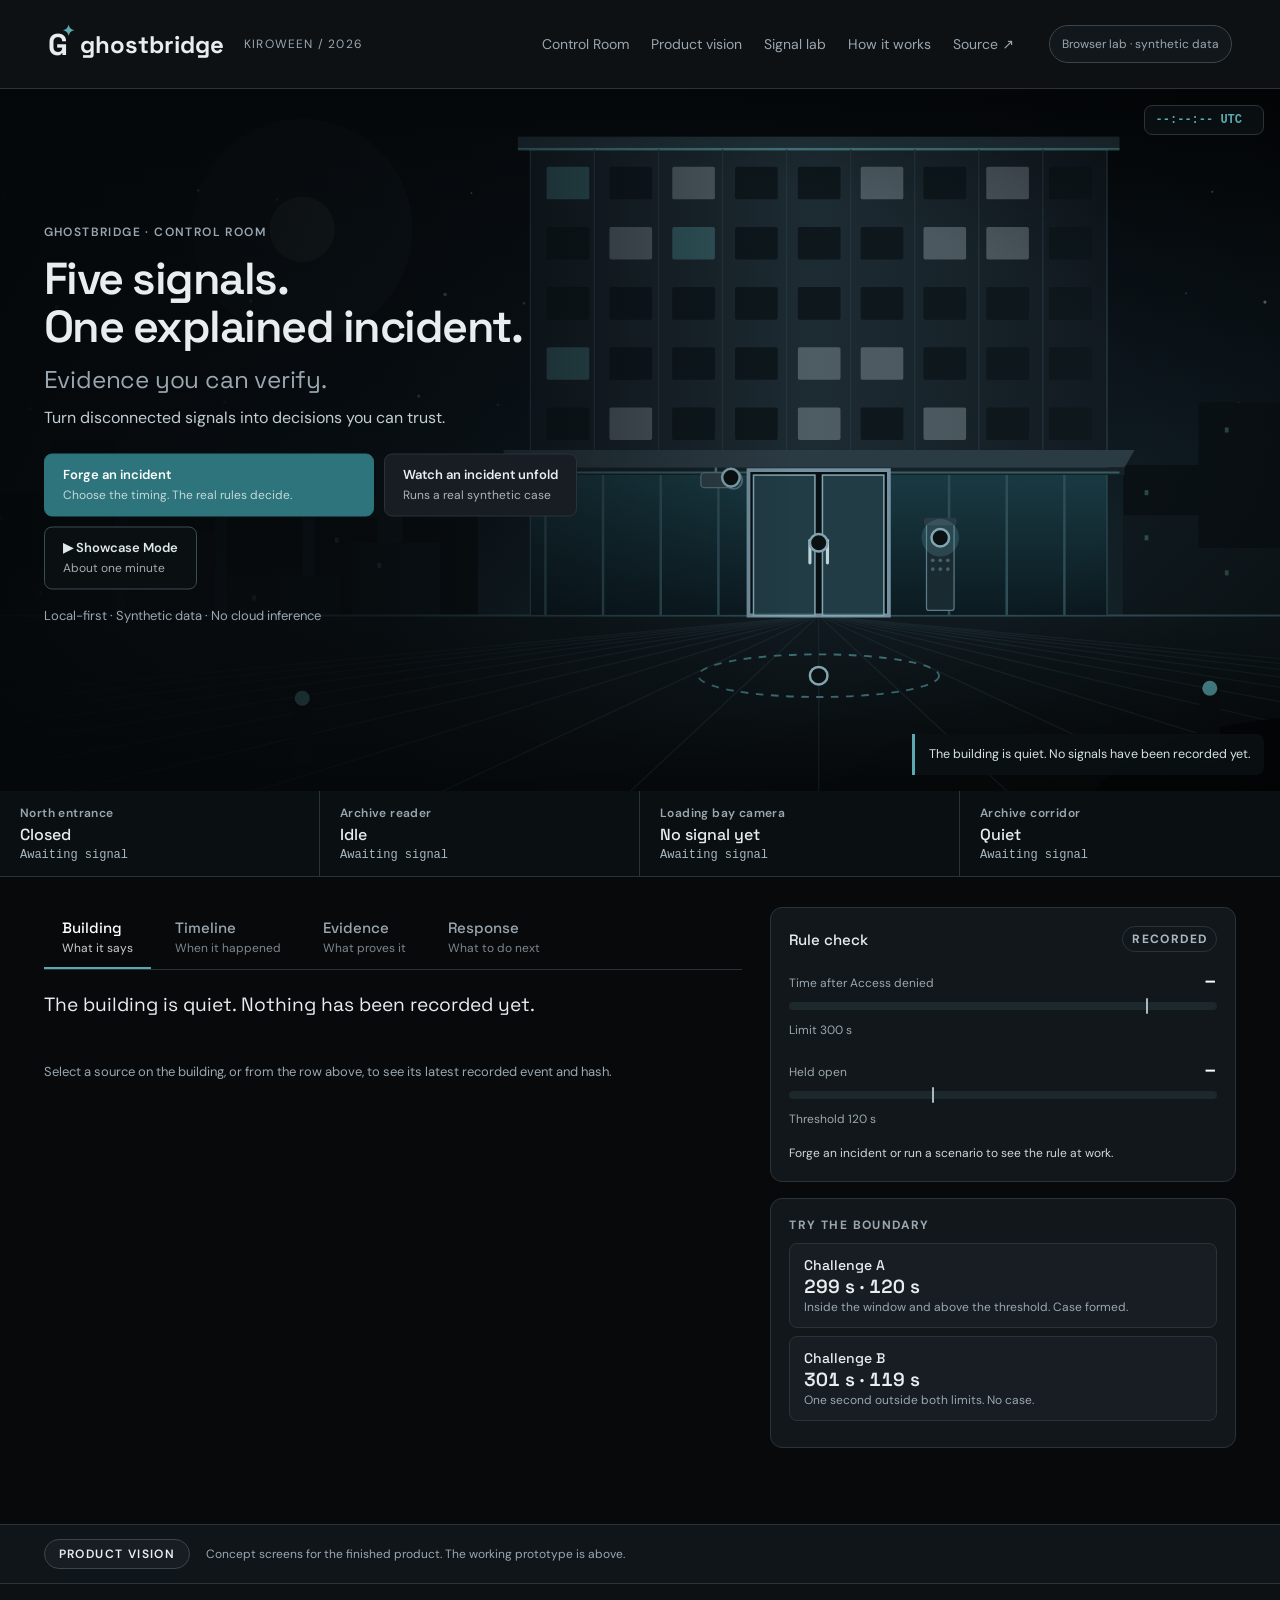
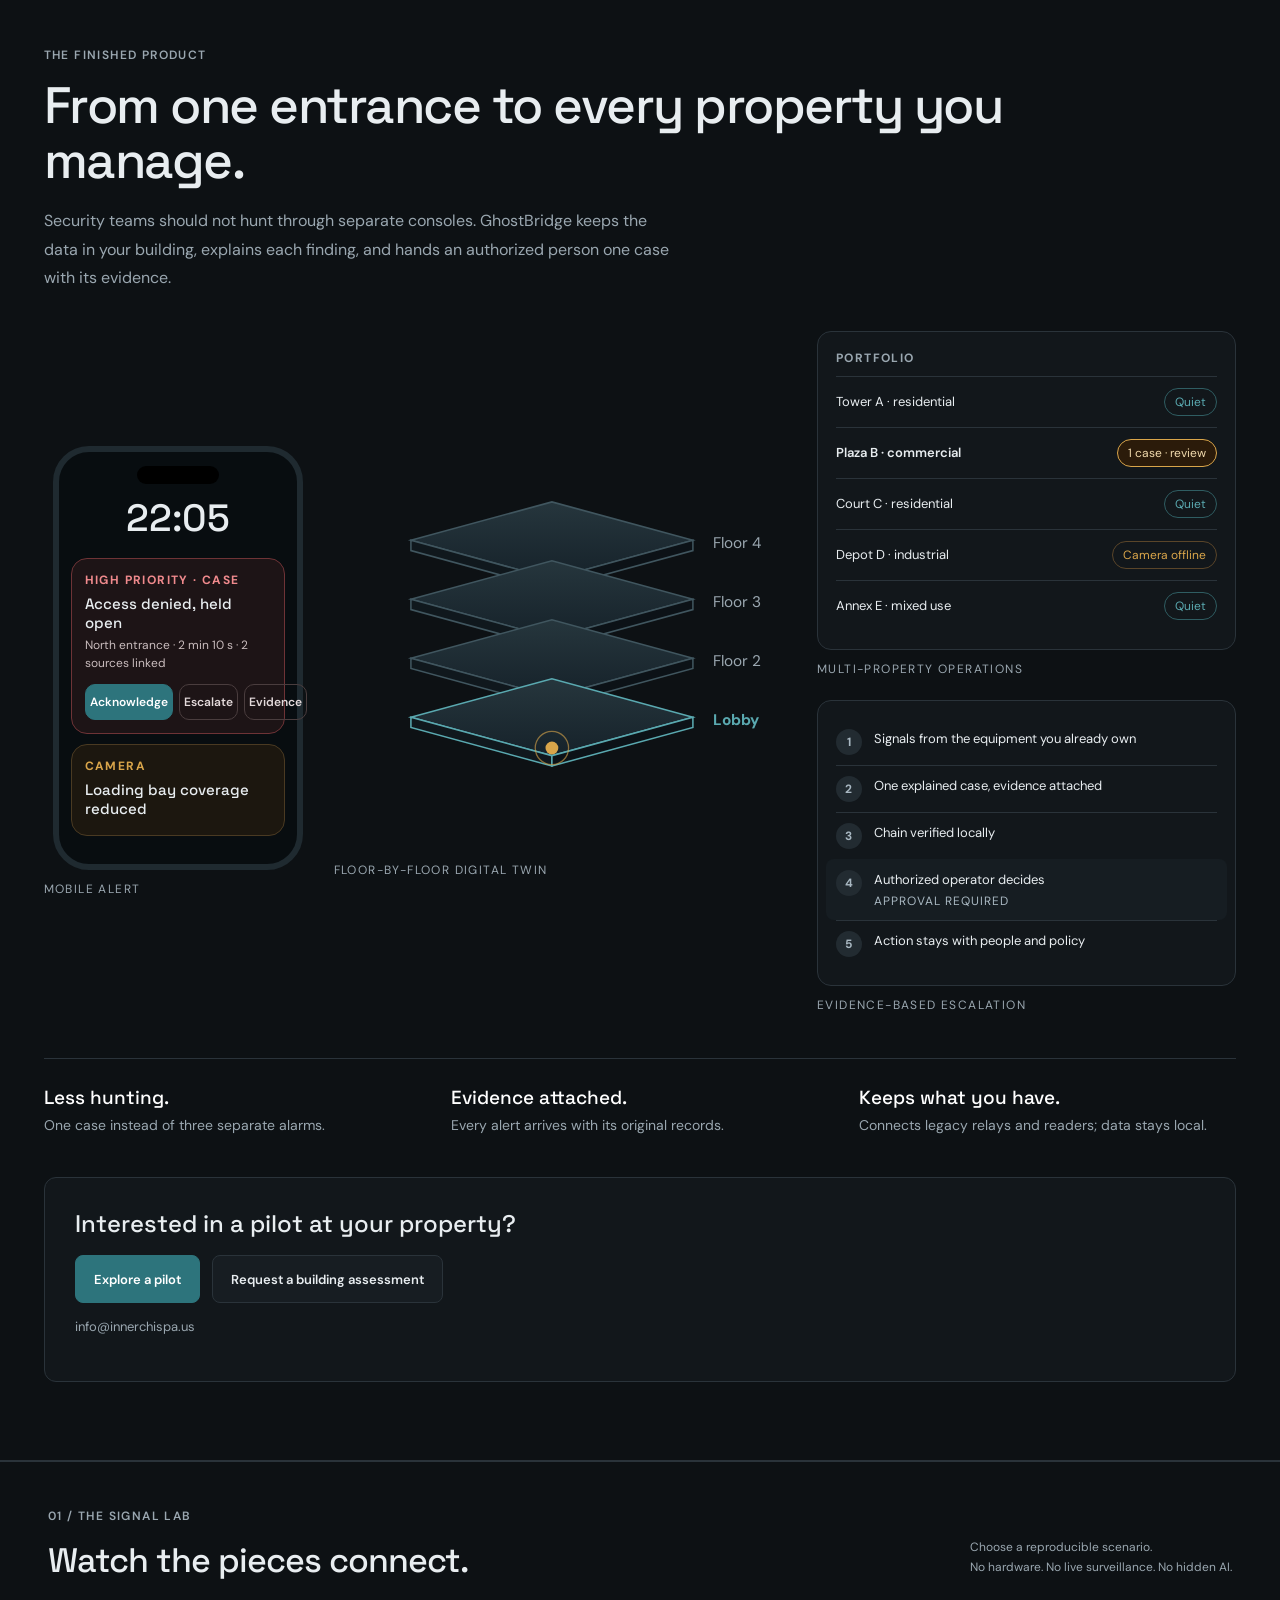
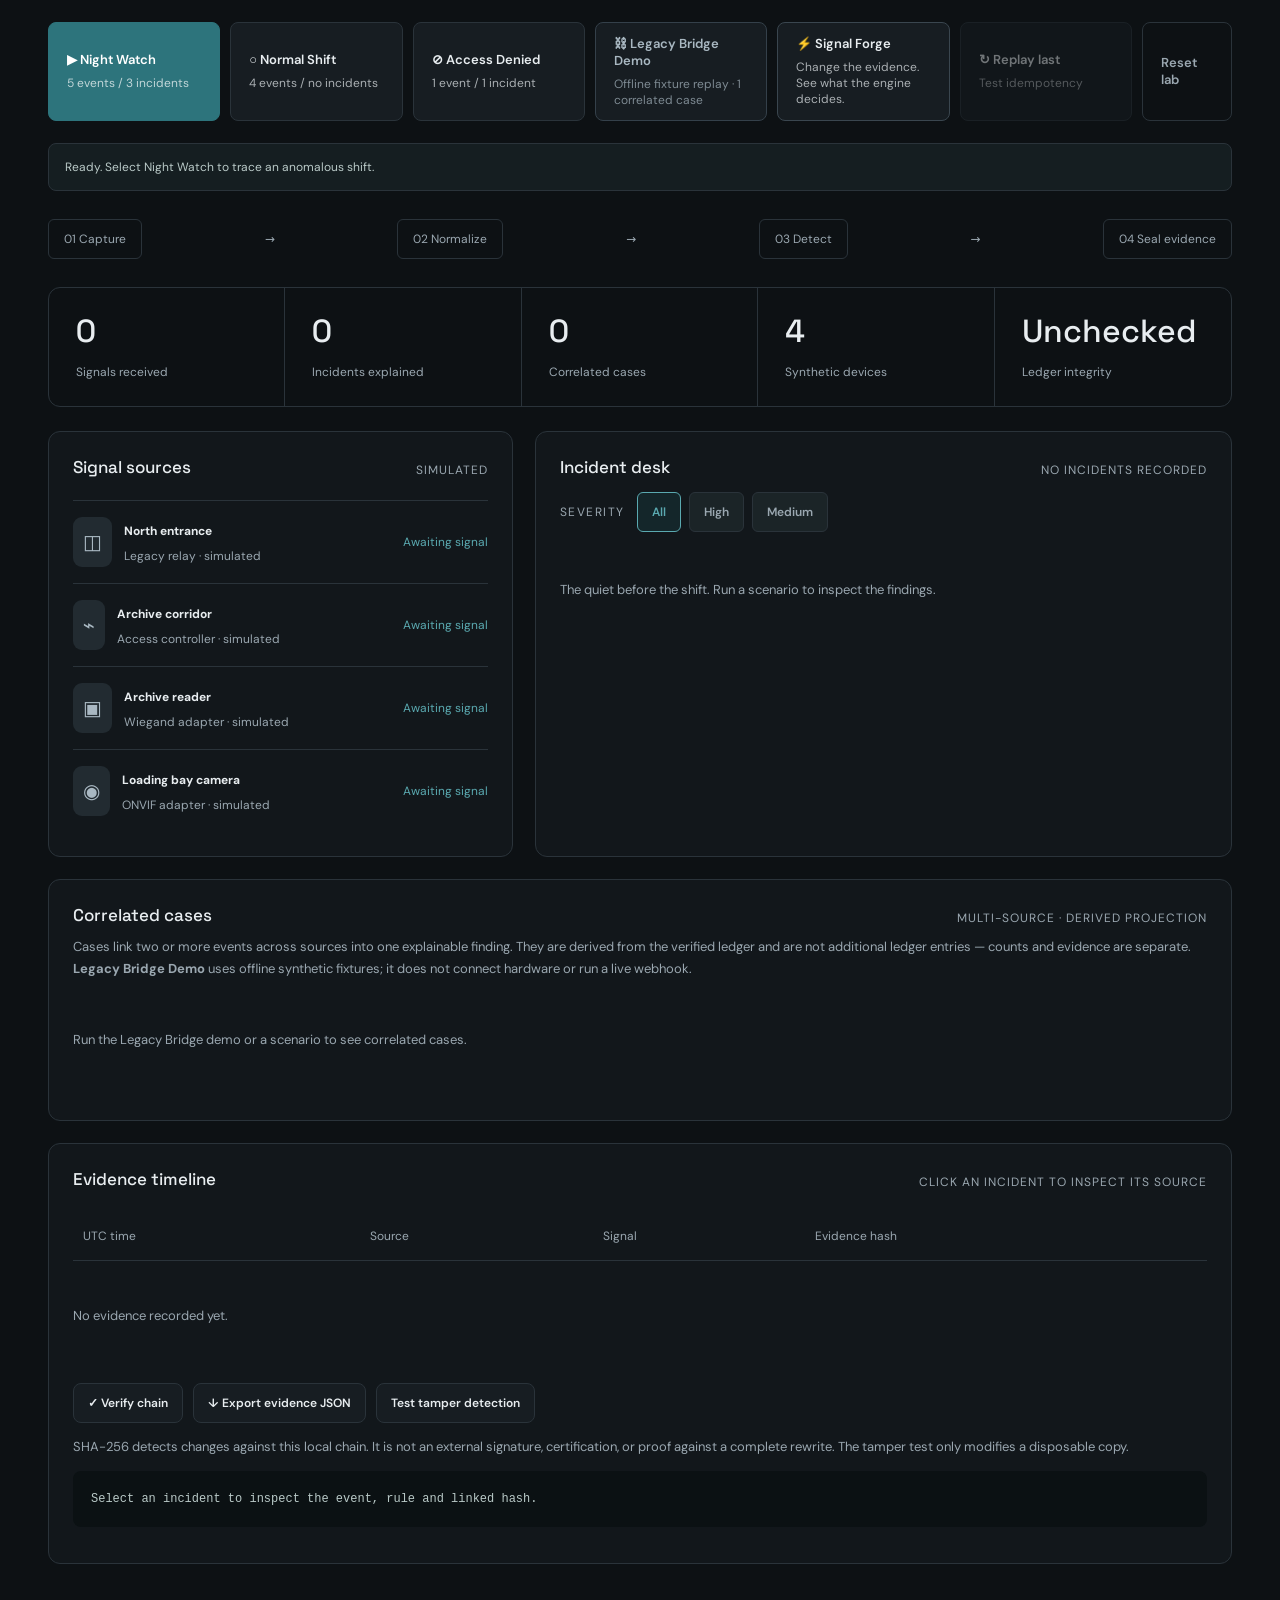
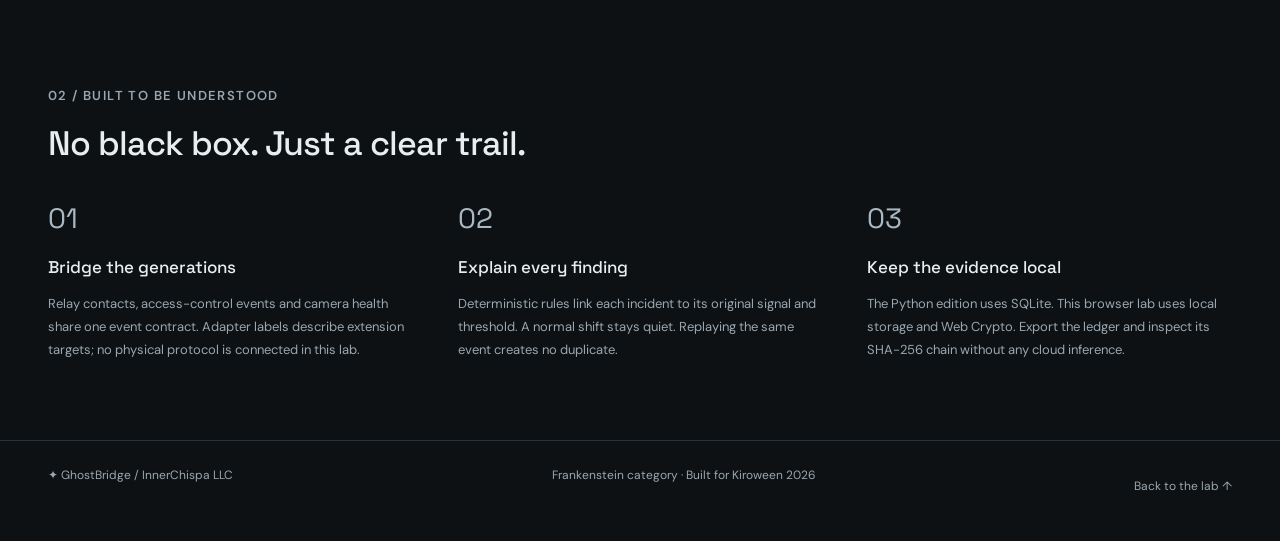
==== commit 2c1f7257: "Merge pull request #17 from Rafa-Innerchispa/feat/kiro-premium-judge-experience Phase 7: sober enter" ====
--- a/docs/index.html
+++ b/docs/index.html
@@ -27,7 +27,6 @@
 <div class="cr-panel" role="tabpanel" id="cr-panel-evidence" aria-labelledby="cr-tab-evidence" tabindex="0" hidden><p class="fine">Every source event keeps its own SHA-256 hash, chained to the one before it. This is a local chain, not an external signature.</p>
 <div class="cr-actions"><button type="button" id="cr-ev-recon" disabled>&#9678; Open reconstruction</button><button type="button" id="cr-ev-verify">&#10003; Verify chain</button><button type="button" id="cr-ev-export">&#8595; Export evidence JSON</button></div><p class="cr-note" id="cr-ev-note" role="status" aria-live="polite"></p>
 <ol class="cr-ev-list" id="cr-ev-list"></ol>
-<section class="cr-rc" id="cr-rc" role="region" aria-label="Seal and verify"></section>
 <section class="cr-tl-lab" id="cr-tl-lab" role="region" aria-label="Evidence Trust Lab"></section></div>
 <div class="cr-panel" role="tabpanel" id="cr-panel-response" aria-labelledby="cr-tab-response" tabindex="0" hidden>
 <section class="cr-ba" id="cr-ba" data-joined="false" aria-label="Before and after"><div class="cr-ba-col"><h4>Before &middot; disconnected alarms <span id="cr-ba-count">0</span></h4><ul class="cr-alarms" id="cr-ba-alarms"></ul></div><div class="cr-ba-mid"><button type="button" id="cr-ba-toggle" aria-pressed="false" class="primary">Connect the signals</button></div><div class="cr-ba-col cr-ba-out"><h4>After &middot; GhostBridge</h4><div class="cr-outcome" id="cr-ba-outcome" data-kind="none"></div></div></section>
@@ -42,7 +41,6 @@
 <div class="cr-challenges" role="group" aria-label="Boundary challenges"><p class="cr-chal-title">Try the boundary</p>
 <button type="button" id="cr-chal-a" class="cr-chal"><strong>Challenge A</strong><span>299 s &middot; 120 s</span><small>Inside the window and above the threshold. Case formed.</small></button>
 <button type="button" id="cr-chal-b" class="cr-chal"><strong>Challenge B</strong><span>301 s &middot; 119 s</span><small>One second outside both limits. No case.</small></button></div>
-<div class="cr-byo" id="cr-byo"></div>
 </aside>
 </div>
 <div id="cr-recon-slot"></div>
--- a/docs/control_room.css
+++ b/docs/control_room.css
@@ -396,75 +396,4 @@
 @media(prefers-reduced-motion:no-preference){.cr-tm-beat,.cr-tl-lab-block{transition:background .2s,border-color .2s}}
 .cr-tm-full summary,.cr-tl-lab-details>summary{list-style:none}.cr-tm-full summary::-webkit-details-marker,.cr-tl-lab-details>summary::-webkit-details-marker{display:none}
 .cr-tm-full summary::before,.cr-tl-lab-details>summary::before{content:'\25B8';flex:none;margin-right:8px;color:var(--prov)}
-.cr-tm-full[open]>summary::before,.cr-tl-lab-details[open]>summary::before{content:'\25BE'}
-/* ===== Phase 8: verifiable evidence (Bring your own log, Seal and verify). Sober tokens only: one accent, red only for failed integrity. ===== */
-.cr-byo{min-width:0}
-.cr-byo-open{display:grid;gap:4px;width:100%;min-height:68px;padding:12px 14px;text-align:left}
-.cr-byo-open strong{font:500 14px 'Space Grotesk',sans-serif}
-.cr-byo-open small{font-size:13px;font-weight:400;line-height:1.4;color:var(--text-muted)}
-.cr-byo-open[aria-expanded="true"]{border-color:var(--accent-line)}
-.cr-byo-panel{margin-top:8px;padding:18px;border:1px solid var(--border);border-radius:12px;background:var(--surface-1);min-width:0}
-.cr-byo-panel[hidden]{display:none}
-.cr-byo-panel h3{margin:0 0 10px;font:500 17px 'Space Grotesk',sans-serif}
-.cr-byo-panel h3:focus-visible{outline:3px solid var(--focus);outline-offset:4px;border-radius:4px}
-.cr-byo-intro{margin:0 0 12px;font-size:14px;line-height:1.55;color:var(--text)}
-.cr-byo-row{display:flex;flex-wrap:wrap;gap:8px;align-items:center;margin:0 0 12px}
-.cr-byo-label,.cr-rc-label{display:block;margin:12px 0 6px;font-size:13px;font-weight:600;color:var(--text)}
-.cr-byo-hint,.cr-rc-hint{margin:6px 0 0;font-size:12.5px;line-height:1.5;color:var(--text-muted)}
-.cr-byo-panel textarea,.cr-rc textarea{display:block;width:100%;min-height:180px;padding:10px 12px;font:13px/1.55 var(--mono);color:var(--text);background:#0b1113;border:1px solid var(--border);border-radius:8px;resize:vertical;overflow:auto}
-.cr-rc textarea{min-height:110px}
-.cr-byo-panel textarea:focus-visible,.cr-rc textarea:focus-visible,.cr-byo-panel input[type=file]:focus-visible,.cr-rc input[type=file]:focus-visible{outline:3px solid var(--focus);outline-offset:3px}
-.cr-byo-panel input[type=file],.cr-rc input[type=file]{display:block;width:100%;min-height:44px;padding:4px;font:13px 'DM Sans',sans-serif;color:var(--text-muted)}
-.cr-byo-panel input[type=file]::file-selector-button,.cr-rc input[type=file]::file-selector-button{min-height:40px;margin-right:10px;padding:8px 14px;font:600 13px 'DM Sans',sans-serif;color:var(--text);background:var(--surface-2);border:1px solid var(--border);border-radius:8px;cursor:pointer}
-.cr-byo-table{width:100%;margin:16px 0 4px;border-collapse:collapse;table-layout:fixed;white-space:normal;font-size:12.5px}
-.cr-byo-table caption{padding:0 0 6px;text-align:left;font-size:12px;letter-spacing:1.2px;text-transform:uppercase;color:var(--text-muted)}
-.cr-byo-table th,.cr-byo-table td{padding:7px 6px;border-bottom:1px solid var(--border);text-align:left;vertical-align:top;overflow-wrap:anywhere}
-.cr-byo-table thead th{font-size:12px;font-weight:600;color:var(--text-muted)}
-.cr-byo-table tbody th{font:600 12.5px var(--mono);color:var(--prov)}
-.cr-byo-table td{font:12.5px var(--mono);color:var(--text)}
-.cr-byo-table td:last-child,.cr-byo-table th:last-child{font-family:var(--mono)}
-.cr-byo-actions{margin-top:14px;margin-bottom:6px}
-.cr-byo-actions button,.cr-byo-row button,.cr-rc-row button{min-height:44px;min-width:44px;padding:10px 16px;font-size:13px}
-.cr-byo-actions button:disabled,.cr-rc-row button:disabled{cursor:not-allowed}
-.cr-byo-warn{margin:0 0 12px;font-size:12.5px;line-height:1.5;color:var(--text-muted)}
-.cr-byo-result,.cr-rc-result{min-height:1.5em;margin:6px 0 0}
-.cr-byo-result[data-tone="none"],.cr-rc-result[data-tone="none"]{margin:0;min-height:0}
-.cr-byo-result:not([data-tone="none"]),.cr-rc-result:not([data-tone="none"]){padding:10px 14px;border:1px solid var(--border);border-left-width:4px;border-radius:8px;background:var(--surface-2)}
-.cr-byo-result[data-tone="ok"]{border-left-color:var(--accent)}
-.cr-byo-result[data-tone="info"],.cr-rc-result[data-tone="info"]{border-left-color:var(--info)}
-.cr-byo-sum{margin:0;font-size:14.5px;line-height:1.5;color:var(--text)}
-.cr-byo-errs{margin:8px 0 0;padding:0;list-style:none;display:grid;gap:6px;font-size:13px;line-height:1.5;color:var(--text)}
-.cr-byo-errs li{padding:6px 0 0;border-top:1px solid var(--border);overflow-wrap:anywhere}
-
-.cr-rc{margin:30px 0 8px;padding:20px 0 0;border-top:1px solid var(--border);min-width:0}
-.cr-rc>h3{margin:0 0 10px}
-.cr-rc-lead{margin:0 0 6px;font-size:14px;line-height:1.55;color:var(--text-muted);max-width:70ch}
-.cr-rc-step{margin:16px 0 0;padding:16px 18px;border:1px solid var(--border);border-radius:10px;background:#0d1417;min-width:0}
-.cr-rc-step h4{margin:0 0 10px;font:500 15px 'Space Grotesk',sans-serif}
-.cr-rc-row{display:flex;flex-wrap:wrap;gap:8px;align-items:center;margin:12px 0 0}
-.cr-rc-live{margin:8px 0 0;min-height:1.4em;font-size:13px;color:var(--text-muted)}
-.cr-rc-text{margin:0 0 10px;font-size:14px;line-height:1.55;color:var(--text)}
-.cr-rc-seal{margin-top:10px;padding:14px 16px;border:1px solid var(--border);border-left:4px solid var(--ok);border-radius:8px;background:var(--surface-2)}
-.cr-rc-seal[hidden]{display:none}
-.cr-rc-fp-label{margin:0 0 4px;font-size:12px;letter-spacing:1.2px;text-transform:uppercase;color:var(--text-muted)}
-.cr-rc-fp{margin:0 0 12px;font:600 clamp(20px,5.4vw,30px)/1.25 var(--mono);letter-spacing:.04em;color:var(--ok);overflow-wrap:anywhere}
-.cr-rc-meta{display:grid;grid-template-columns:repeat(auto-fit,minmax(150px,1fr));gap:8px 16px;margin:0 0 12px}
-.cr-rc-kv{min-width:0}.cr-rc-kv dt{font-size:12px;color:var(--text-muted)}.cr-rc-kv dd{margin:2px 0 0;font:13px var(--mono);color:var(--text);overflow-wrap:anywhere}
-.cr-rc-head{display:block;margin:0 0 4px;font:12.5px/1.5 var(--mono);color:var(--prov);overflow-wrap:anywhere;word-break:break-all}
-.cr-rc-verdict{display:flex;align-items:center;gap:10px;margin:0 0 4px;font:500 16px 'Space Grotesk',sans-serif}
-.cr-rc-icon{display:inline-grid;place-items:center;flex:none;width:24px;height:24px;border-radius:50%;border:2px solid currentColor;font:700 13px/1 'DM Sans',sans-serif}
-.cr-rc-verdict.is-ok{color:var(--ok)}
-.cr-rc-verdict.is-info{color:var(--info)}
-.cr-rc-verdict.is-crit{color:#f08a8d}
-.cr-rc-verdict.is-crit .cr-rc-icon{background:var(--crit);border-color:var(--crit);color:#fff}
-.cr-rc-result[data-tone="ok"]{border-left-color:var(--ok)}
-.cr-rc-result[data-tone="crit"]{border-color:var(--crit);background:#161112}
-.cr-rc-code{margin:0 0 6px;font:12.5px var(--mono);color:var(--text-muted)}
-.cr-rc-msg{margin:0;font-size:14.5px;line-height:1.55;color:var(--text);overflow-wrap:anywhere}
-.cr-rc-pre{margin:0;padding:12px 14px;max-height:none;overflow:auto}
-.cr-rc-cmd{font:13px/1.6 var(--mono);color:var(--text);overflow-wrap:anywhere}
-.cr-rc-links{display:flex;flex-wrap:wrap;gap:6px 22px;margin:10px 0 0}
-.cr-rc-link{display:inline-flex;align-items:center;min-height:44px;min-width:44px;font-size:14px;color:var(--accent);text-decoration:underline;text-underline-offset:4px}
-.cr-rc-link:hover{color:var(--text)}
-@media(max-width:760px){.cr-byo-panel{padding:14px 12px}.cr-rc-step{padding:14px 12px}.cr-byo-table{font-size:12px}.cr-byo-table td,.cr-byo-table tbody th{font-size:12px}}
-@media(prefers-reduced-motion:reduce){.cr-byo-open,.cr-byo-panel,.cr-rc *{transition:none!important;animation:none!important}}
+.cr-tm-full[open]>summary::before,.cr-tl-lab-details[open]>summary::before{content:'\25BE'}
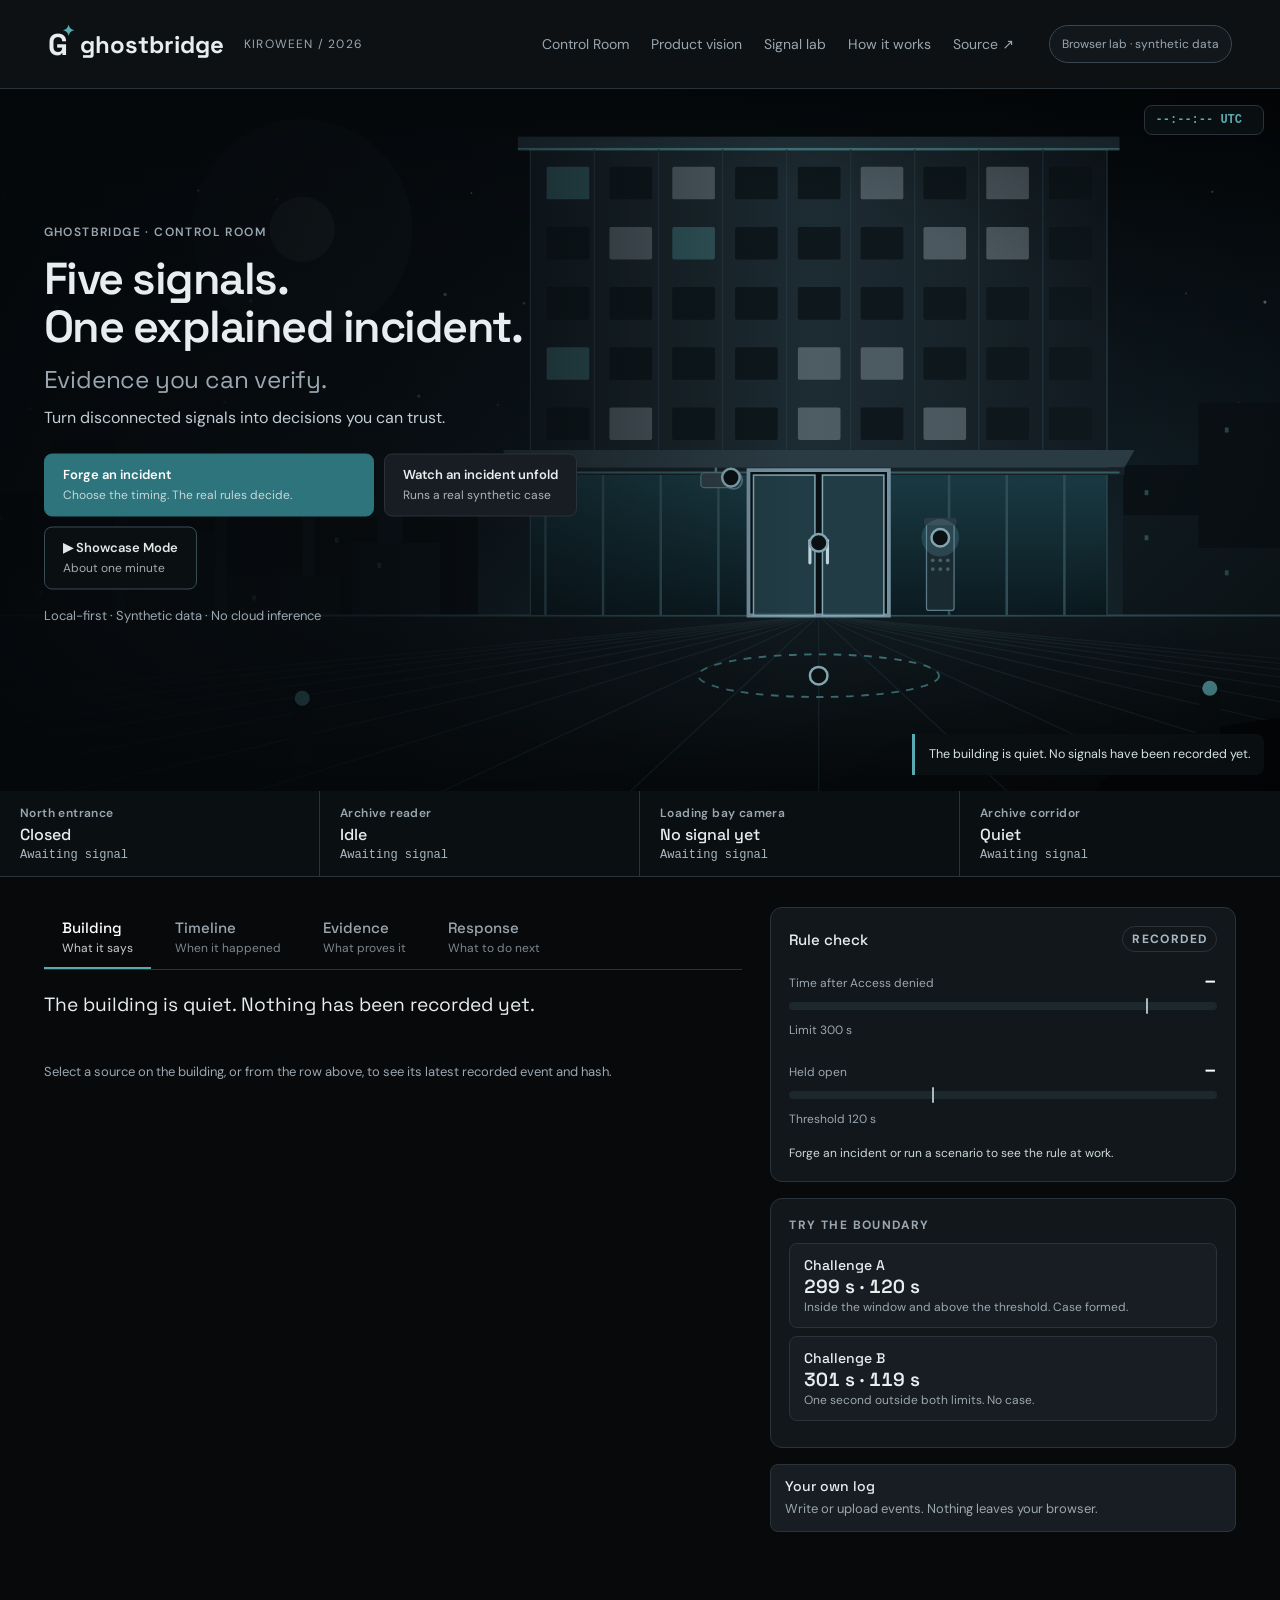
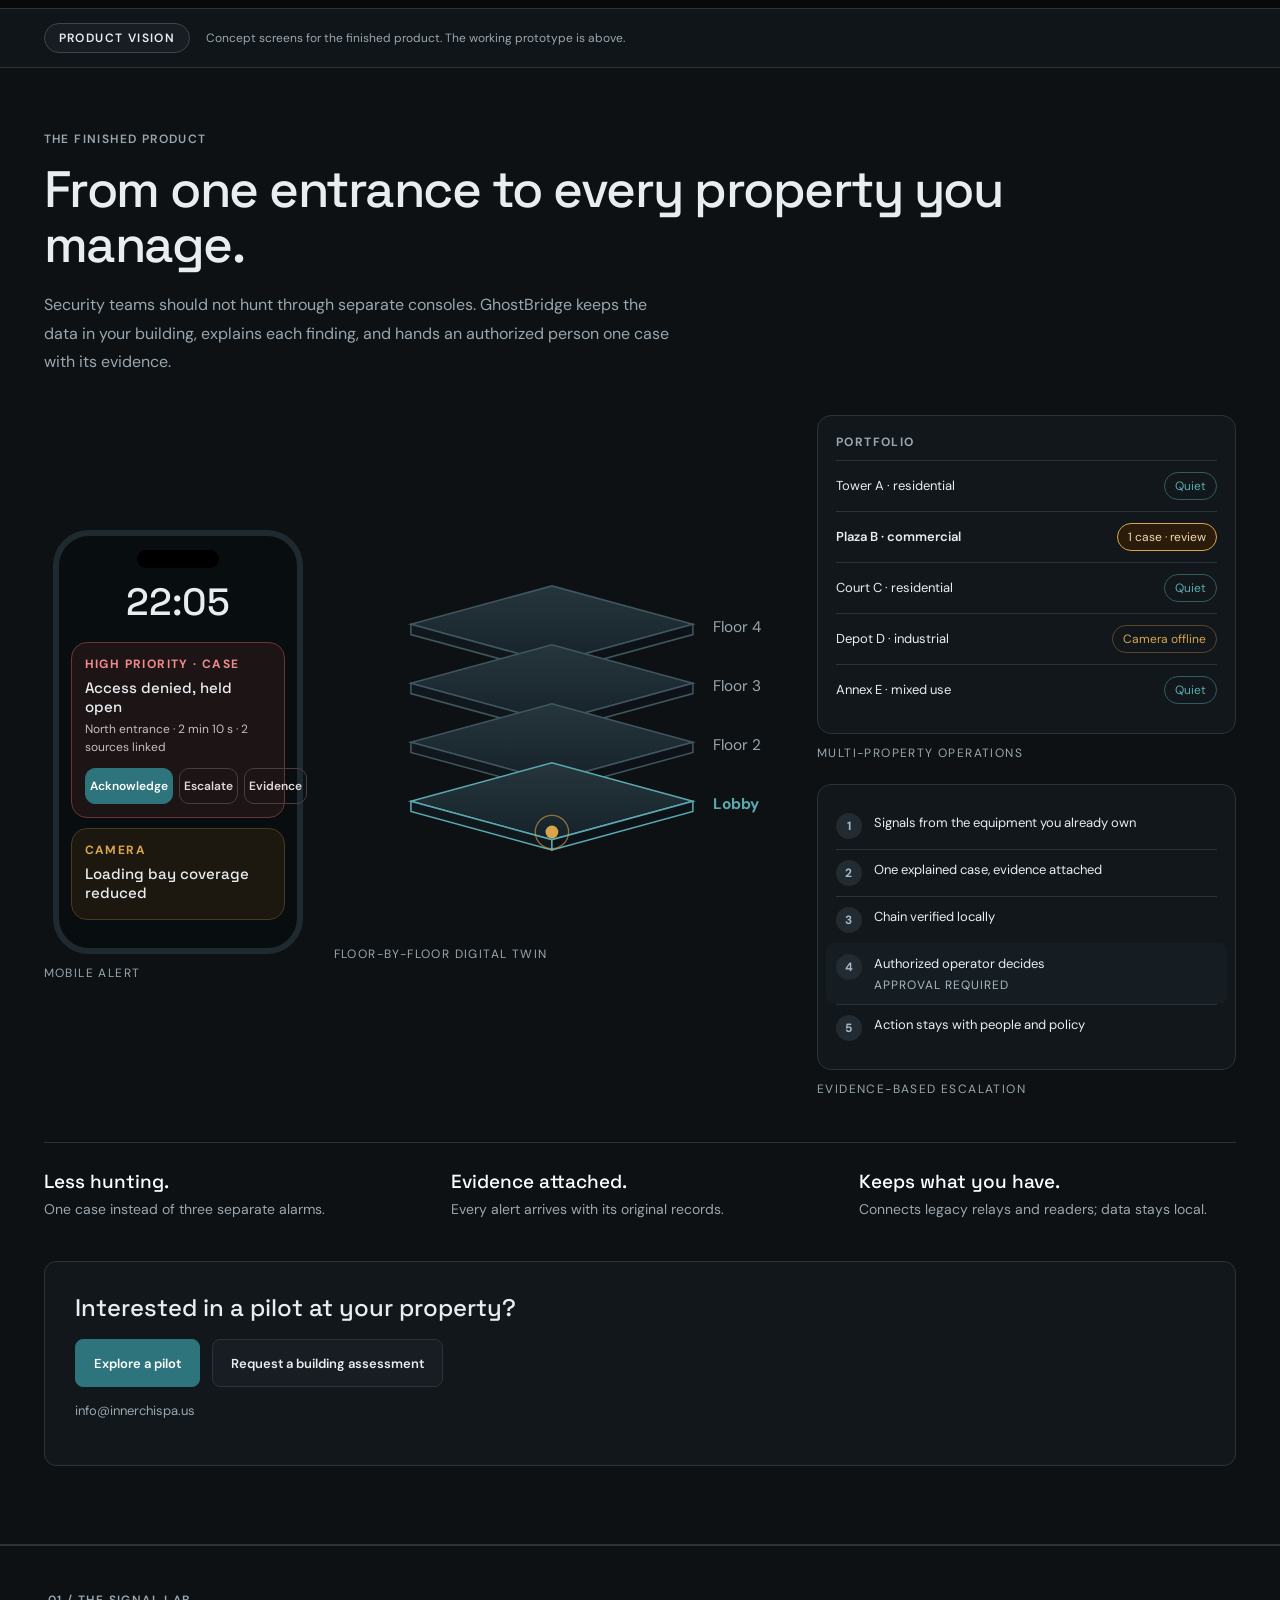
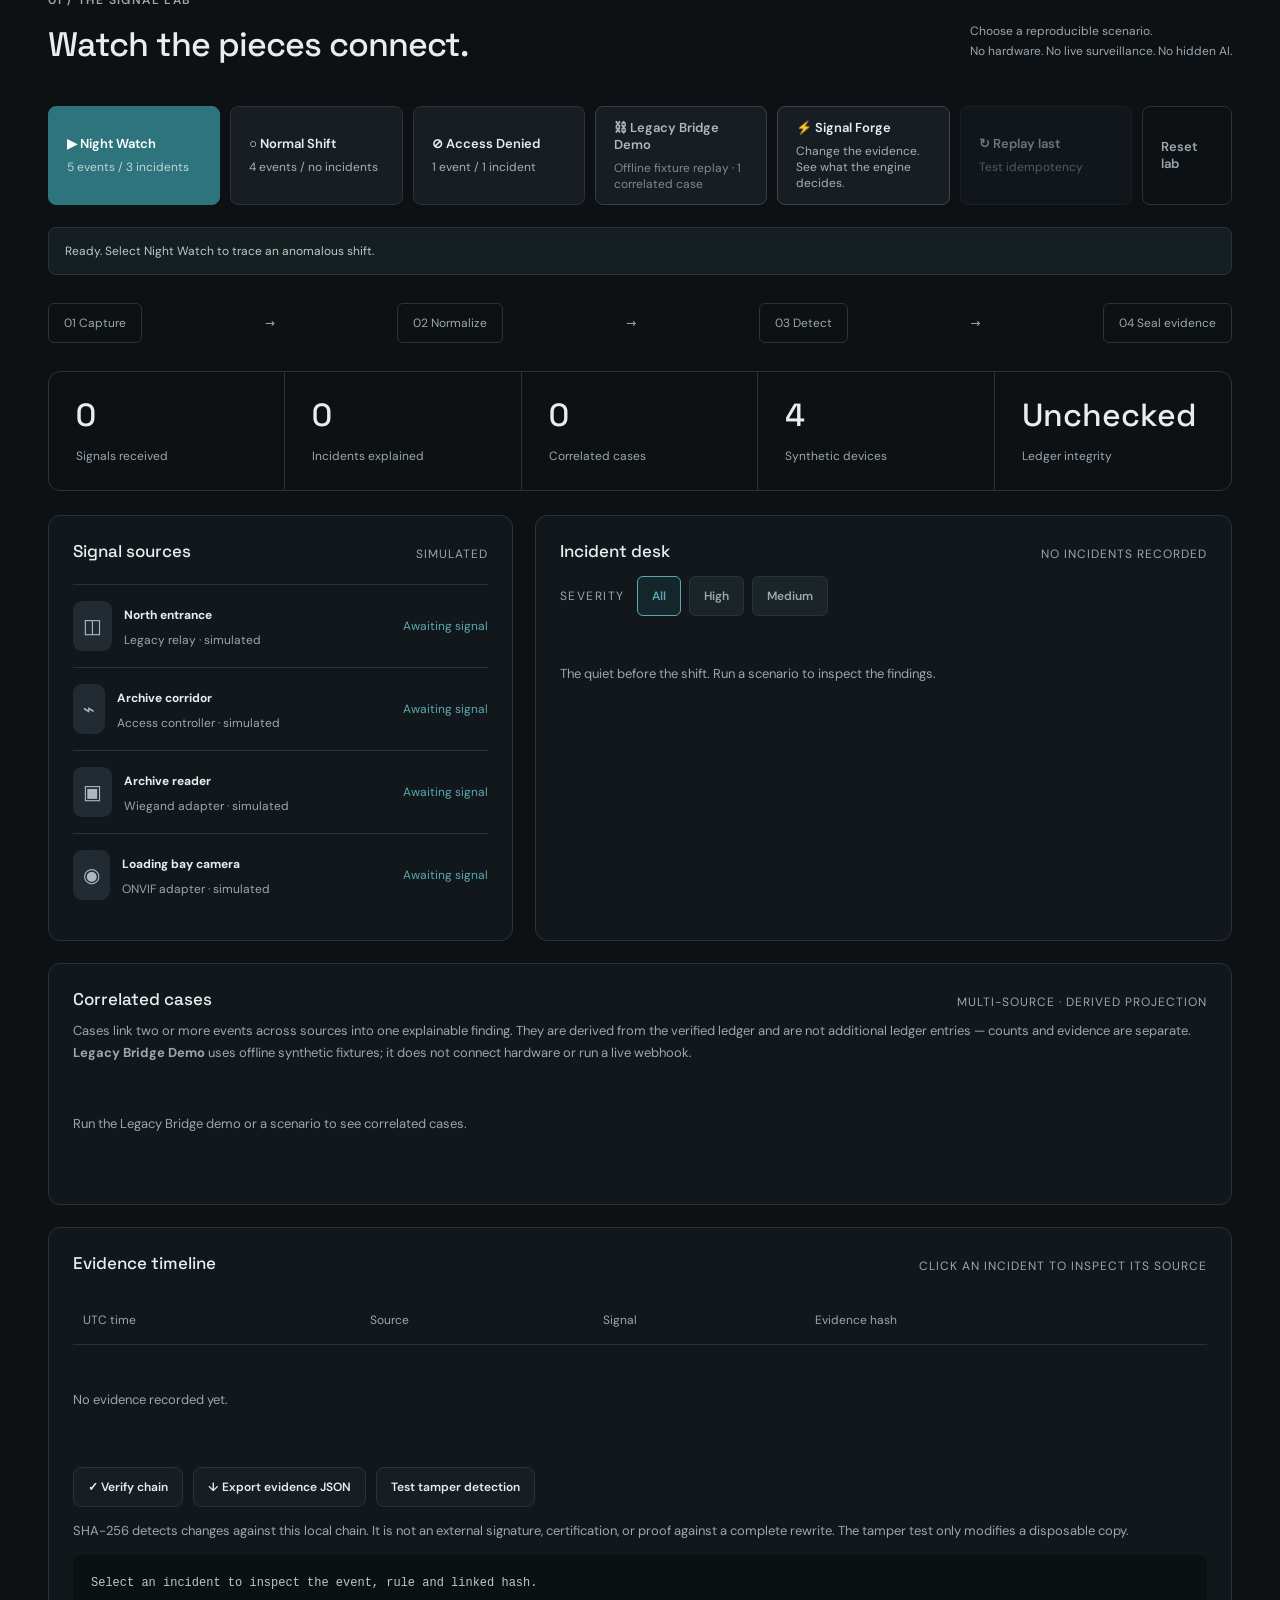
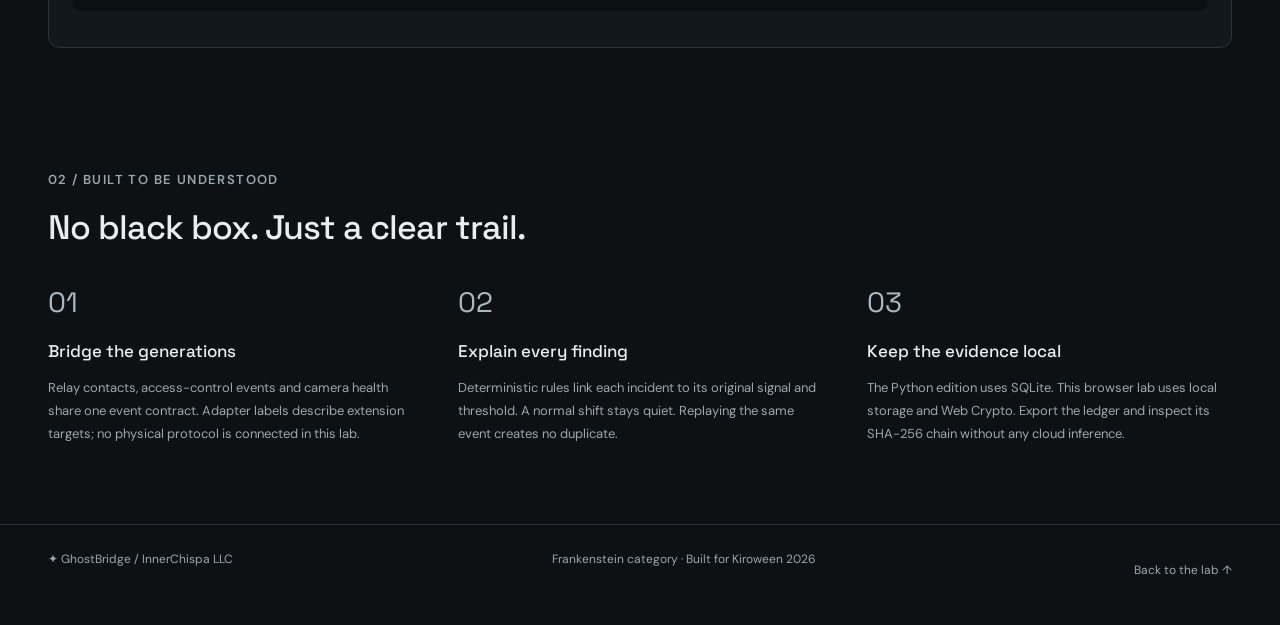
==== commit da69a398: "Merge pull request #18 from Rafa-Innerchispa/feat/kiro-verifiable-evidence Phase 8: evidence anyone " ====
--- a/docs/index.html
+++ b/docs/index.html
@@ -27,6 +27,7 @@
 <div class="cr-panel" role="tabpanel" id="cr-panel-evidence" aria-labelledby="cr-tab-evidence" tabindex="0" hidden><p class="fine">Every source event keeps its own SHA-256 hash, chained to the one before it. This is a local chain, not an external signature.</p>
 <div class="cr-actions"><button type="button" id="cr-ev-recon" disabled>&#9678; Open reconstruction</button><button type="button" id="cr-ev-verify">&#10003; Verify chain</button><button type="button" id="cr-ev-export">&#8595; Export evidence JSON</button></div><p class="cr-note" id="cr-ev-note" role="status" aria-live="polite"></p>
 <ol class="cr-ev-list" id="cr-ev-list"></ol>
+<section class="cr-rc" id="cr-rc" role="region" aria-label="Seal and verify"></section>
 <section class="cr-tl-lab" id="cr-tl-lab" role="region" aria-label="Evidence Trust Lab"></section></div>
 <div class="cr-panel" role="tabpanel" id="cr-panel-response" aria-labelledby="cr-tab-response" tabindex="0" hidden>
 <section class="cr-ba" id="cr-ba" data-joined="false" aria-label="Before and after"><div class="cr-ba-col"><h4>Before &middot; disconnected alarms <span id="cr-ba-count">0</span></h4><ul class="cr-alarms" id="cr-ba-alarms"></ul></div><div class="cr-ba-mid"><button type="button" id="cr-ba-toggle" aria-pressed="false" class="primary">Connect the signals</button></div><div class="cr-ba-col cr-ba-out"><h4>After &middot; GhostBridge</h4><div class="cr-outcome" id="cr-ba-outcome" data-kind="none"></div></div></section>
@@ -41,6 +42,7 @@
 <div class="cr-challenges" role="group" aria-label="Boundary challenges"><p class="cr-chal-title">Try the boundary</p>
 <button type="button" id="cr-chal-a" class="cr-chal"><strong>Challenge A</strong><span>299 s &middot; 120 s</span><small>Inside the window and above the threshold. Case formed.</small></button>
 <button type="button" id="cr-chal-b" class="cr-chal"><strong>Challenge B</strong><span>301 s &middot; 119 s</span><small>One second outside both limits. No case.</small></button></div>
+<div class="cr-byo" id="cr-byo"></div>
 </aside>
 </div>
 <div id="cr-recon-slot"></div>
--- a/docs/control_room.css
+++ b/docs/control_room.css
@@ -396,4 +396,75 @@
 @media(prefers-reduced-motion:no-preference){.cr-tm-beat,.cr-tl-lab-block{transition:background .2s,border-color .2s}}
 .cr-tm-full summary,.cr-tl-lab-details>summary{list-style:none}.cr-tm-full summary::-webkit-details-marker,.cr-tl-lab-details>summary::-webkit-details-marker{display:none}
 .cr-tm-full summary::before,.cr-tl-lab-details>summary::before{content:'\25B8';flex:none;margin-right:8px;color:var(--prov)}
-.cr-tm-full[open]>summary::before,.cr-tl-lab-details[open]>summary::before{content:'\25BE'}+.cr-tm-full[open]>summary::before,.cr-tl-lab-details[open]>summary::before{content:'\25BE'}
+/* ===== Phase 8: verifiable evidence (Bring your own log, Seal and verify). Sober tokens only: one accent, red only for failed integrity. ===== */
+.cr-byo{min-width:0}
+.cr-byo-open{display:grid;gap:4px;width:100%;min-height:68px;padding:12px 14px;text-align:left}
+.cr-byo-open strong{font:500 14px 'Space Grotesk',sans-serif}
+.cr-byo-open small{font-size:13px;font-weight:400;line-height:1.4;color:var(--text-muted)}
+.cr-byo-open[aria-expanded="true"]{border-color:var(--accent-line)}
+.cr-byo-panel{margin-top:8px;padding:18px;border:1px solid var(--border);border-radius:12px;background:var(--surface-1);min-width:0}
+.cr-byo-panel[hidden]{display:none}
+.cr-byo-panel h3{margin:0 0 10px;font:500 17px 'Space Grotesk',sans-serif}
+.cr-byo-panel h3:focus-visible{outline:3px solid var(--focus);outline-offset:4px;border-radius:4px}
+.cr-byo-intro{margin:0 0 12px;font-size:14px;line-height:1.55;color:var(--text)}
+.cr-byo-row{display:flex;flex-wrap:wrap;gap:8px;align-items:center;margin:0 0 12px}
+.cr-byo-label,.cr-rc-label{display:block;margin:12px 0 6px;font-size:13px;font-weight:600;color:var(--text)}
+.cr-byo-hint,.cr-rc-hint{margin:6px 0 0;font-size:12.5px;line-height:1.5;color:var(--text-muted)}
+.cr-byo-panel textarea,.cr-rc textarea{display:block;width:100%;min-height:180px;padding:10px 12px;font:13px/1.55 var(--mono);color:var(--text);background:#0b1113;border:1px solid var(--border);border-radius:8px;resize:vertical;overflow:auto}
+.cr-rc textarea{min-height:110px}
+.cr-byo-panel textarea:focus-visible,.cr-rc textarea:focus-visible,.cr-byo-panel input[type=file]:focus-visible,.cr-rc input[type=file]:focus-visible{outline:3px solid var(--focus);outline-offset:3px}
+.cr-byo-panel input[type=file],.cr-rc input[type=file]{display:block;width:100%;min-height:44px;padding:4px;font:13px 'DM Sans',sans-serif;color:var(--text-muted)}
+.cr-byo-panel input[type=file]::file-selector-button,.cr-rc input[type=file]::file-selector-button{min-height:40px;margin-right:10px;padding:8px 14px;font:600 13px 'DM Sans',sans-serif;color:var(--text);background:var(--surface-2);border:1px solid var(--border);border-radius:8px;cursor:pointer}
+.cr-byo-table{width:100%;margin:16px 0 4px;border-collapse:collapse;table-layout:fixed;white-space:normal;font-size:12.5px}
+.cr-byo-table caption{padding:0 0 6px;text-align:left;font-size:12px;letter-spacing:1.2px;text-transform:uppercase;color:var(--text-muted)}
+.cr-byo-table th,.cr-byo-table td{padding:7px 6px;border-bottom:1px solid var(--border);text-align:left;vertical-align:top;overflow-wrap:anywhere}
+.cr-byo-table thead th{font-size:12px;font-weight:600;color:var(--text-muted)}
+.cr-byo-table tbody th{font:600 12.5px var(--mono);color:var(--prov)}
+.cr-byo-table td{font:12.5px var(--mono);color:var(--text)}
+.cr-byo-table td:last-child,.cr-byo-table th:last-child{font-family:var(--mono)}
+.cr-byo-actions{margin-top:14px;margin-bottom:6px}
+.cr-byo-actions button,.cr-byo-row button,.cr-rc-row button{min-height:44px;min-width:44px;padding:10px 16px;font-size:13px}
+.cr-byo-actions button:disabled,.cr-rc-row button:disabled{cursor:not-allowed}
+.cr-byo-warn{margin:0 0 12px;font-size:12.5px;line-height:1.5;color:var(--text-muted)}
+.cr-byo-result,.cr-rc-result{min-height:1.5em;margin:6px 0 0}
+.cr-byo-result[data-tone="none"],.cr-rc-result[data-tone="none"]{margin:0;min-height:0}
+.cr-byo-result:not([data-tone="none"]),.cr-rc-result:not([data-tone="none"]){padding:10px 14px;border:1px solid var(--border);border-left-width:4px;border-radius:8px;background:var(--surface-2)}
+.cr-byo-result[data-tone="ok"]{border-left-color:var(--accent)}
+.cr-byo-result[data-tone="info"],.cr-rc-result[data-tone="info"]{border-left-color:var(--info)}
+.cr-byo-sum{margin:0;font-size:14.5px;line-height:1.5;color:var(--text)}
+.cr-byo-errs{margin:8px 0 0;padding:0;list-style:none;display:grid;gap:6px;font-size:13px;line-height:1.5;color:var(--text)}
+.cr-byo-errs li{padding:6px 0 0;border-top:1px solid var(--border);overflow-wrap:anywhere}
+
+.cr-rc{margin:30px 0 8px;padding:20px 0 0;border-top:1px solid var(--border);min-width:0}
+.cr-rc>h3{margin:0 0 10px}
+.cr-rc-lead{margin:0 0 6px;font-size:14px;line-height:1.55;color:var(--text-muted);max-width:70ch}
+.cr-rc-step{margin:16px 0 0;padding:16px 18px;border:1px solid var(--border);border-radius:10px;background:#0d1417;min-width:0}
+.cr-rc-step h4{margin:0 0 10px;font:500 15px 'Space Grotesk',sans-serif}
+.cr-rc-row{display:flex;flex-wrap:wrap;gap:8px;align-items:center;margin:12px 0 0}
+.cr-rc-live{margin:8px 0 0;min-height:1.4em;font-size:13px;color:var(--text-muted)}
+.cr-rc-text{margin:0 0 10px;font-size:14px;line-height:1.55;color:var(--text)}
+.cr-rc-seal{margin-top:10px;padding:14px 16px;border:1px solid var(--border);border-left:4px solid var(--ok);border-radius:8px;background:var(--surface-2)}
+.cr-rc-seal[hidden]{display:none}
+.cr-rc-fp-label{margin:0 0 4px;font-size:12px;letter-spacing:1.2px;text-transform:uppercase;color:var(--text-muted)}
+.cr-rc-fp{margin:0 0 12px;font:600 clamp(20px,5.4vw,30px)/1.25 var(--mono);letter-spacing:.04em;color:var(--ok);overflow-wrap:anywhere}
+.cr-rc-meta{display:grid;grid-template-columns:repeat(auto-fit,minmax(150px,1fr));gap:8px 16px;margin:0 0 12px}
+.cr-rc-kv{min-width:0}.cr-rc-kv dt{font-size:12px;color:var(--text-muted)}.cr-rc-kv dd{margin:2px 0 0;font:13px var(--mono);color:var(--text);overflow-wrap:anywhere}
+.cr-rc-head{display:block;margin:0 0 4px;font:12.5px/1.5 var(--mono);color:var(--prov);overflow-wrap:anywhere;word-break:break-all}
+.cr-rc-verdict{display:flex;align-items:center;gap:10px;margin:0 0 4px;font:500 16px 'Space Grotesk',sans-serif}
+.cr-rc-icon{display:inline-grid;place-items:center;flex:none;width:24px;height:24px;border-radius:50%;border:2px solid currentColor;font:700 13px/1 'DM Sans',sans-serif}
+.cr-rc-verdict.is-ok{color:var(--ok)}
+.cr-rc-verdict.is-info{color:var(--info)}
+.cr-rc-verdict.is-crit{color:#f08a8d}
+.cr-rc-verdict.is-crit .cr-rc-icon{background:var(--crit);border-color:var(--crit);color:#fff}
+.cr-rc-result[data-tone="ok"]{border-left-color:var(--ok)}
+.cr-rc-result[data-tone="crit"]{border-color:var(--crit);background:#161112}
+.cr-rc-code{margin:0 0 6px;font:12.5px var(--mono);color:var(--text-muted)}
+.cr-rc-msg{margin:0;font-size:14.5px;line-height:1.55;color:var(--text);overflow-wrap:anywhere}
+.cr-rc-pre{margin:0;padding:12px 14px;max-height:none;overflow:auto}
+.cr-rc-cmd{font:13px/1.6 var(--mono);color:var(--text);overflow-wrap:anywhere}
+.cr-rc-links{display:flex;flex-wrap:wrap;gap:6px 22px;margin:10px 0 0}
+.cr-rc-link{display:inline-flex;align-items:center;min-height:44px;min-width:44px;font-size:14px;color:var(--accent);text-decoration:underline;text-underline-offset:4px}
+.cr-rc-link:hover{color:var(--text)}
+@media(max-width:760px){.cr-byo-panel{padding:14px 12px}.cr-rc-step{padding:14px 12px}.cr-byo-table{font-size:12px}.cr-byo-table td,.cr-byo-table tbody th{font-size:12px}}
+@media(prefers-reduced-motion:reduce){.cr-byo-open,.cr-byo-panel,.cr-rc *{transition:none!important;animation:none!important}}
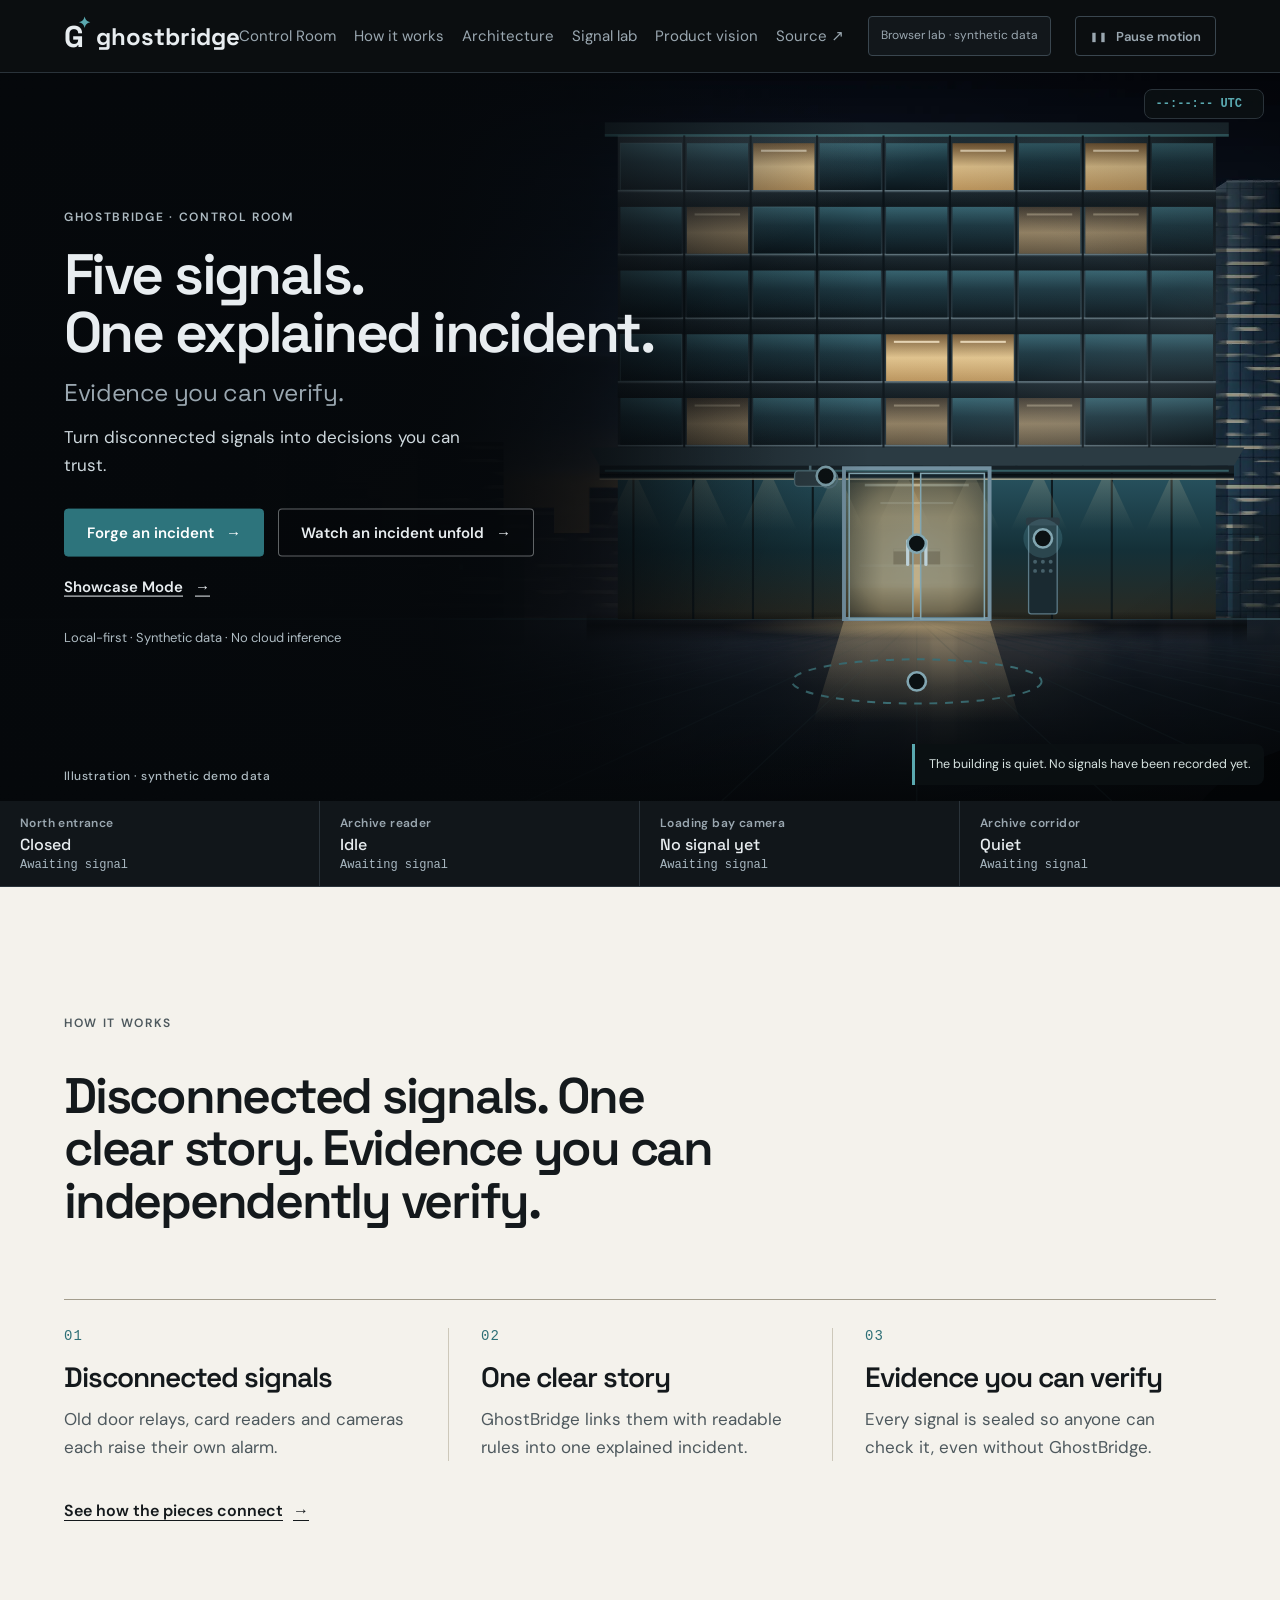
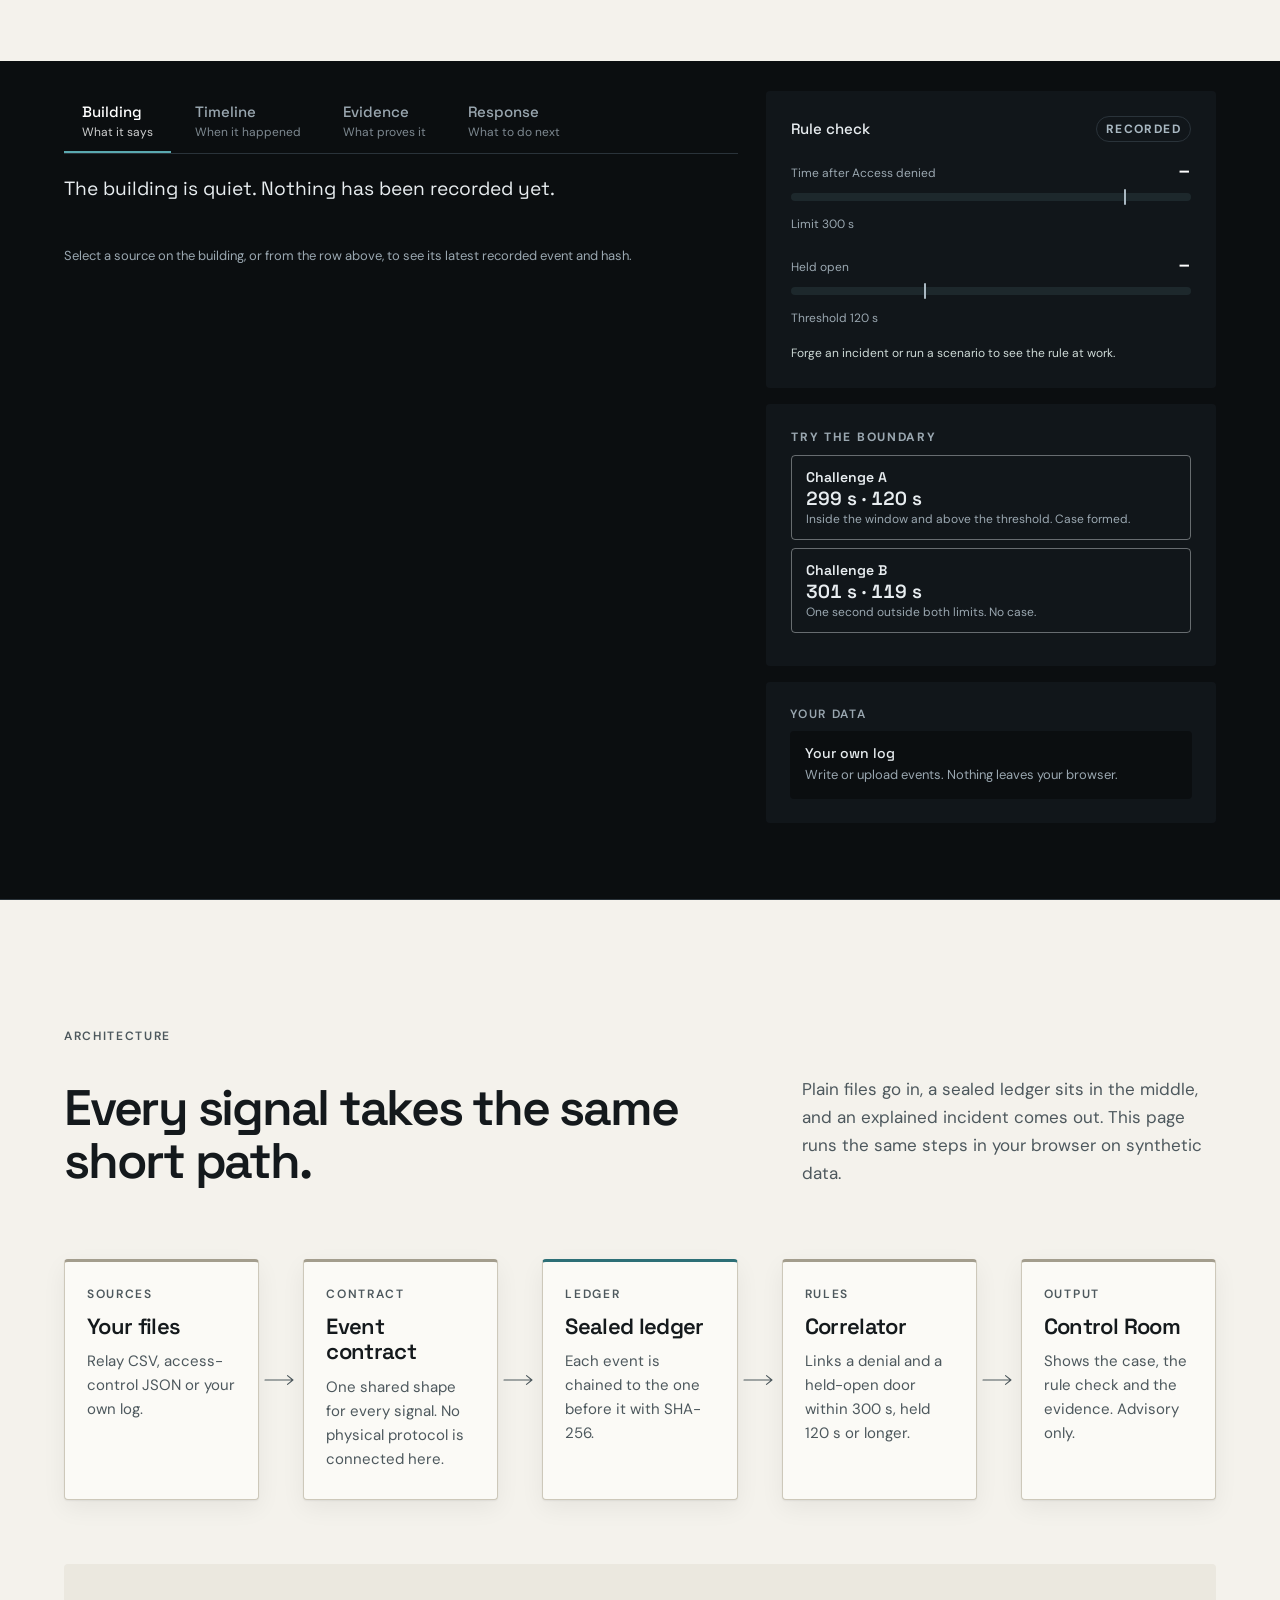
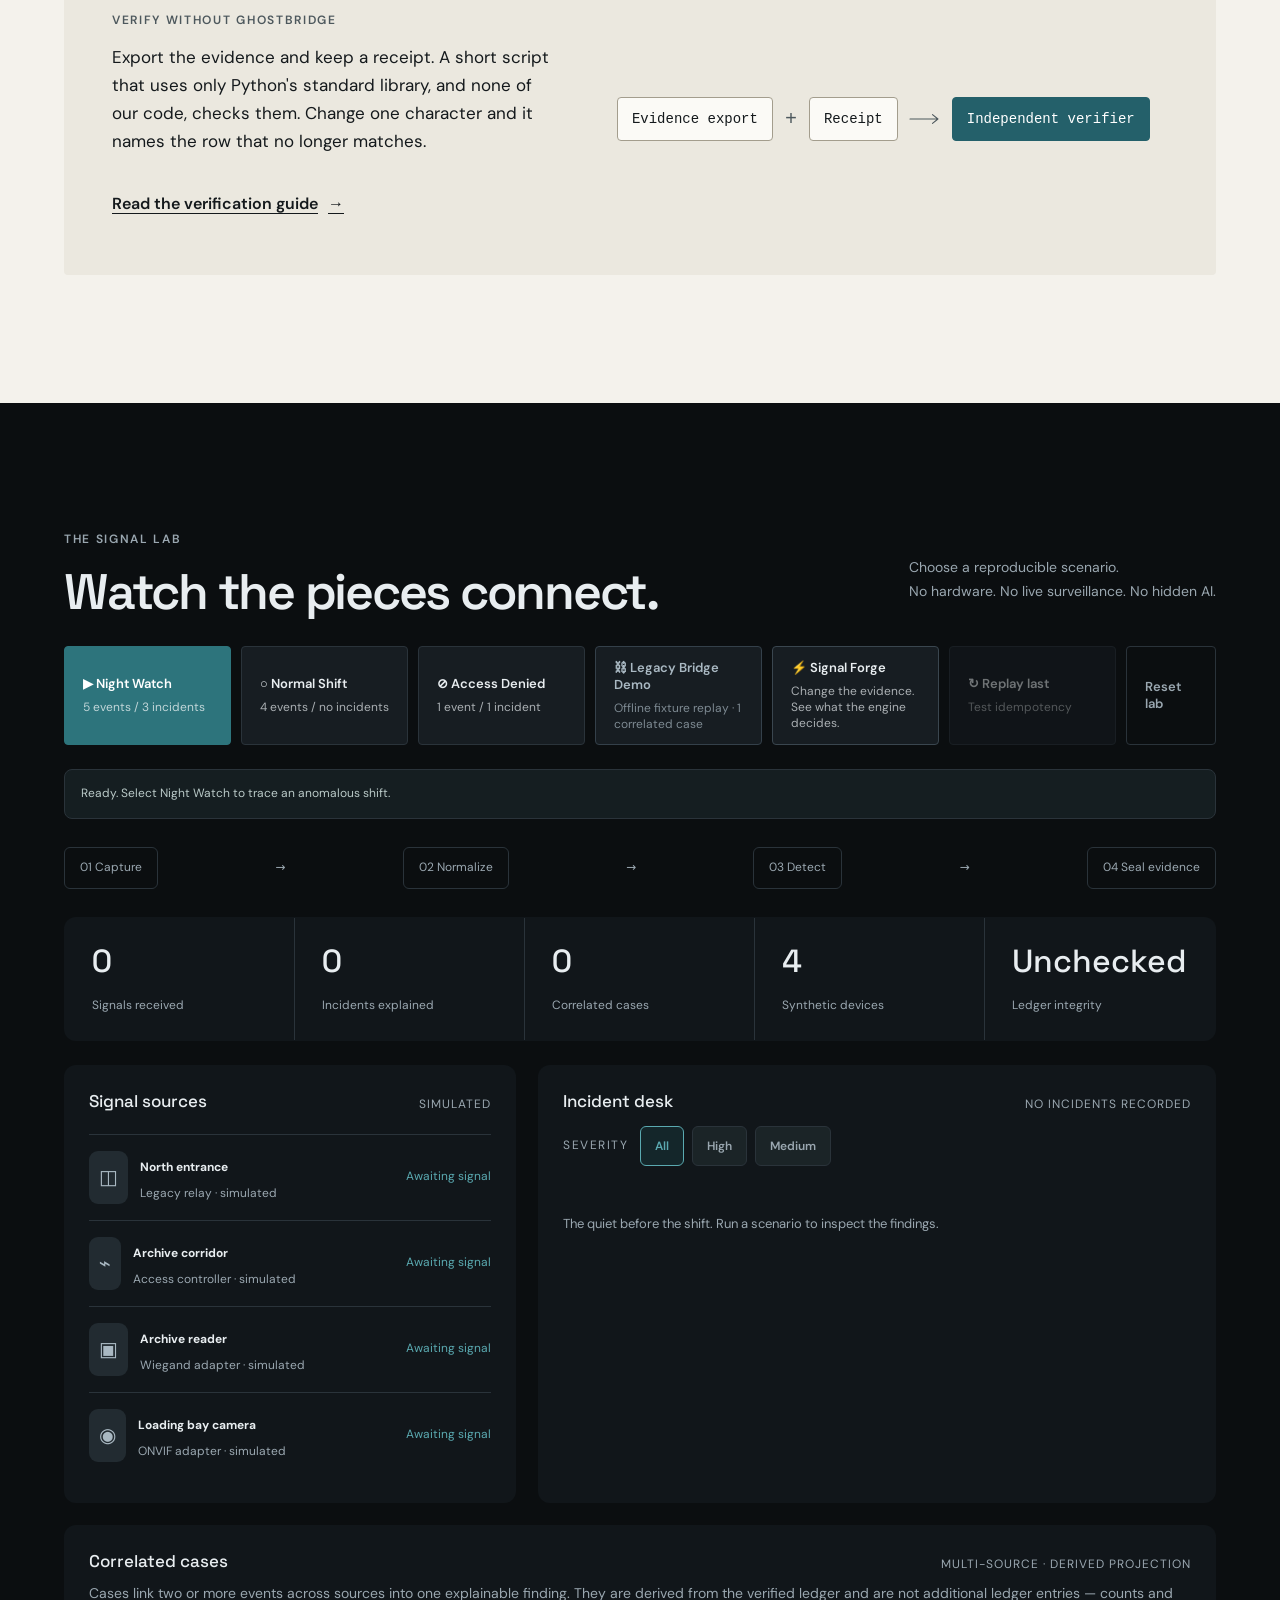
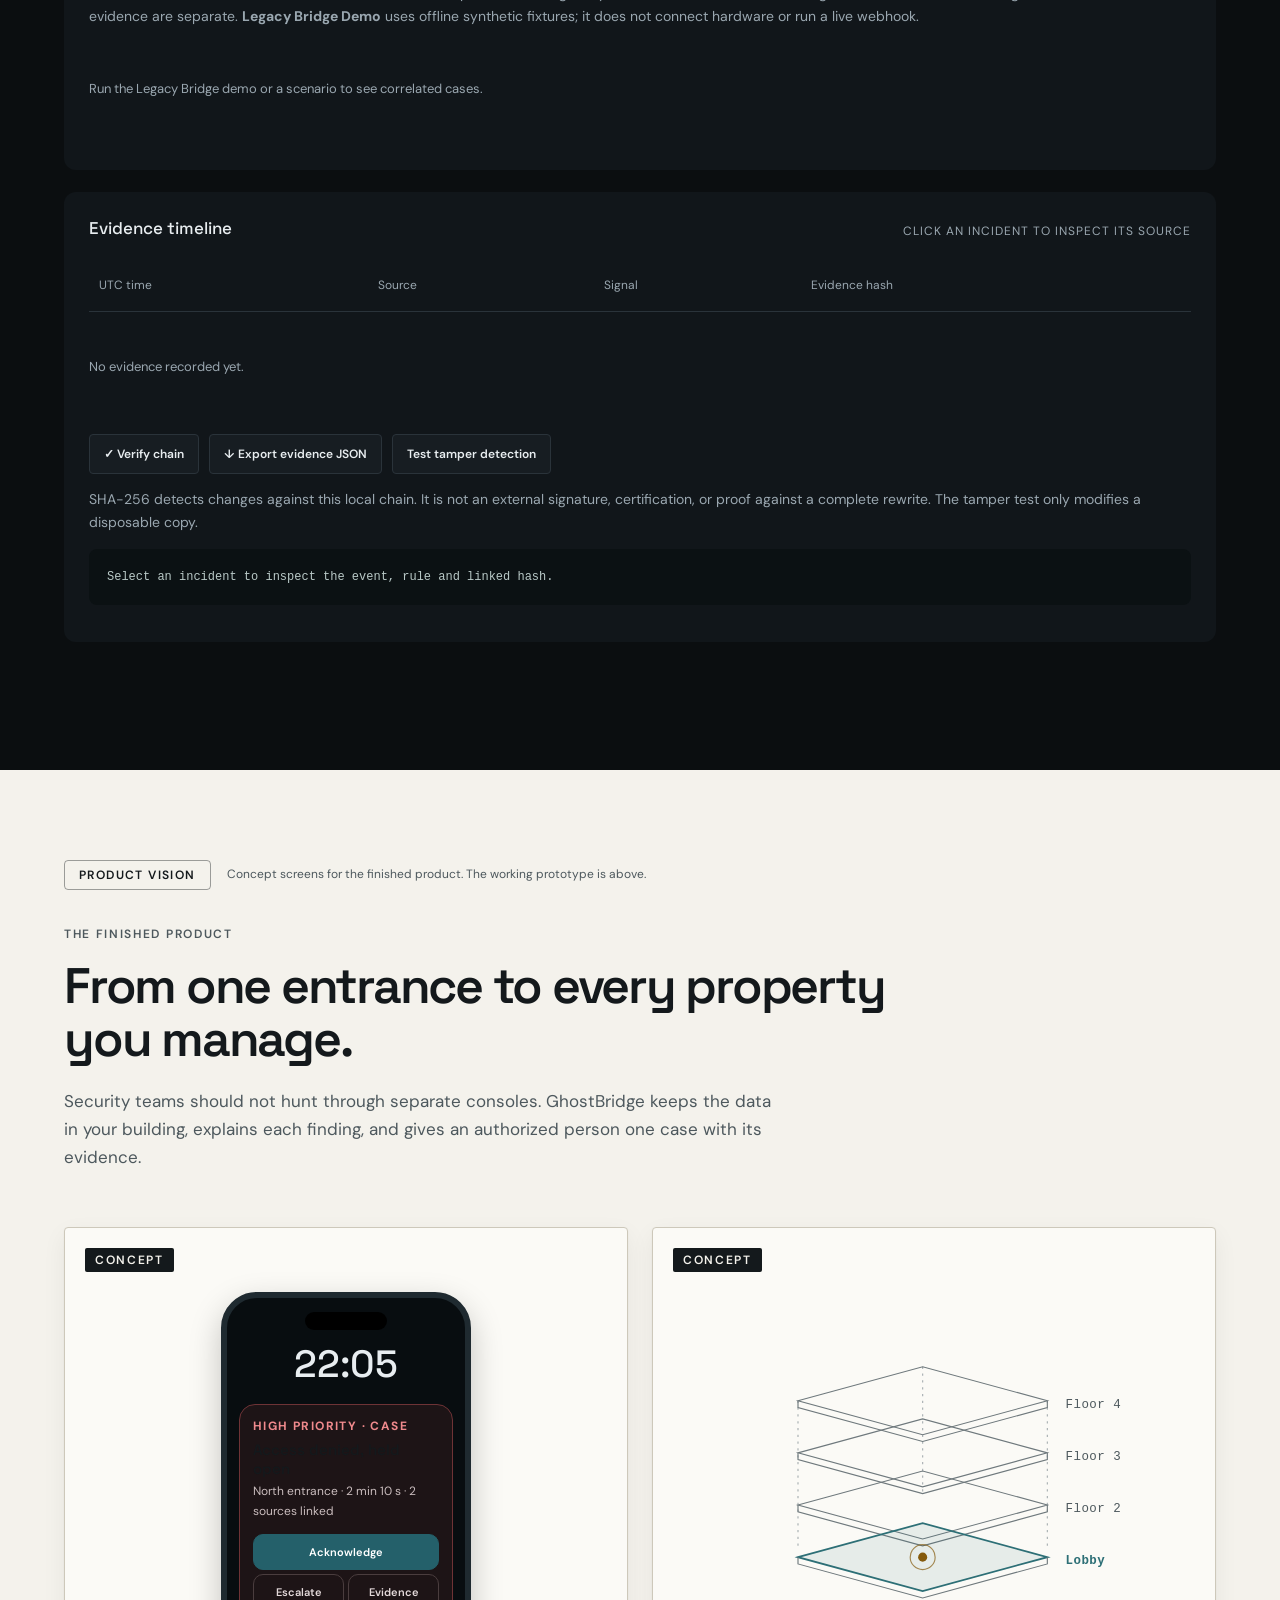
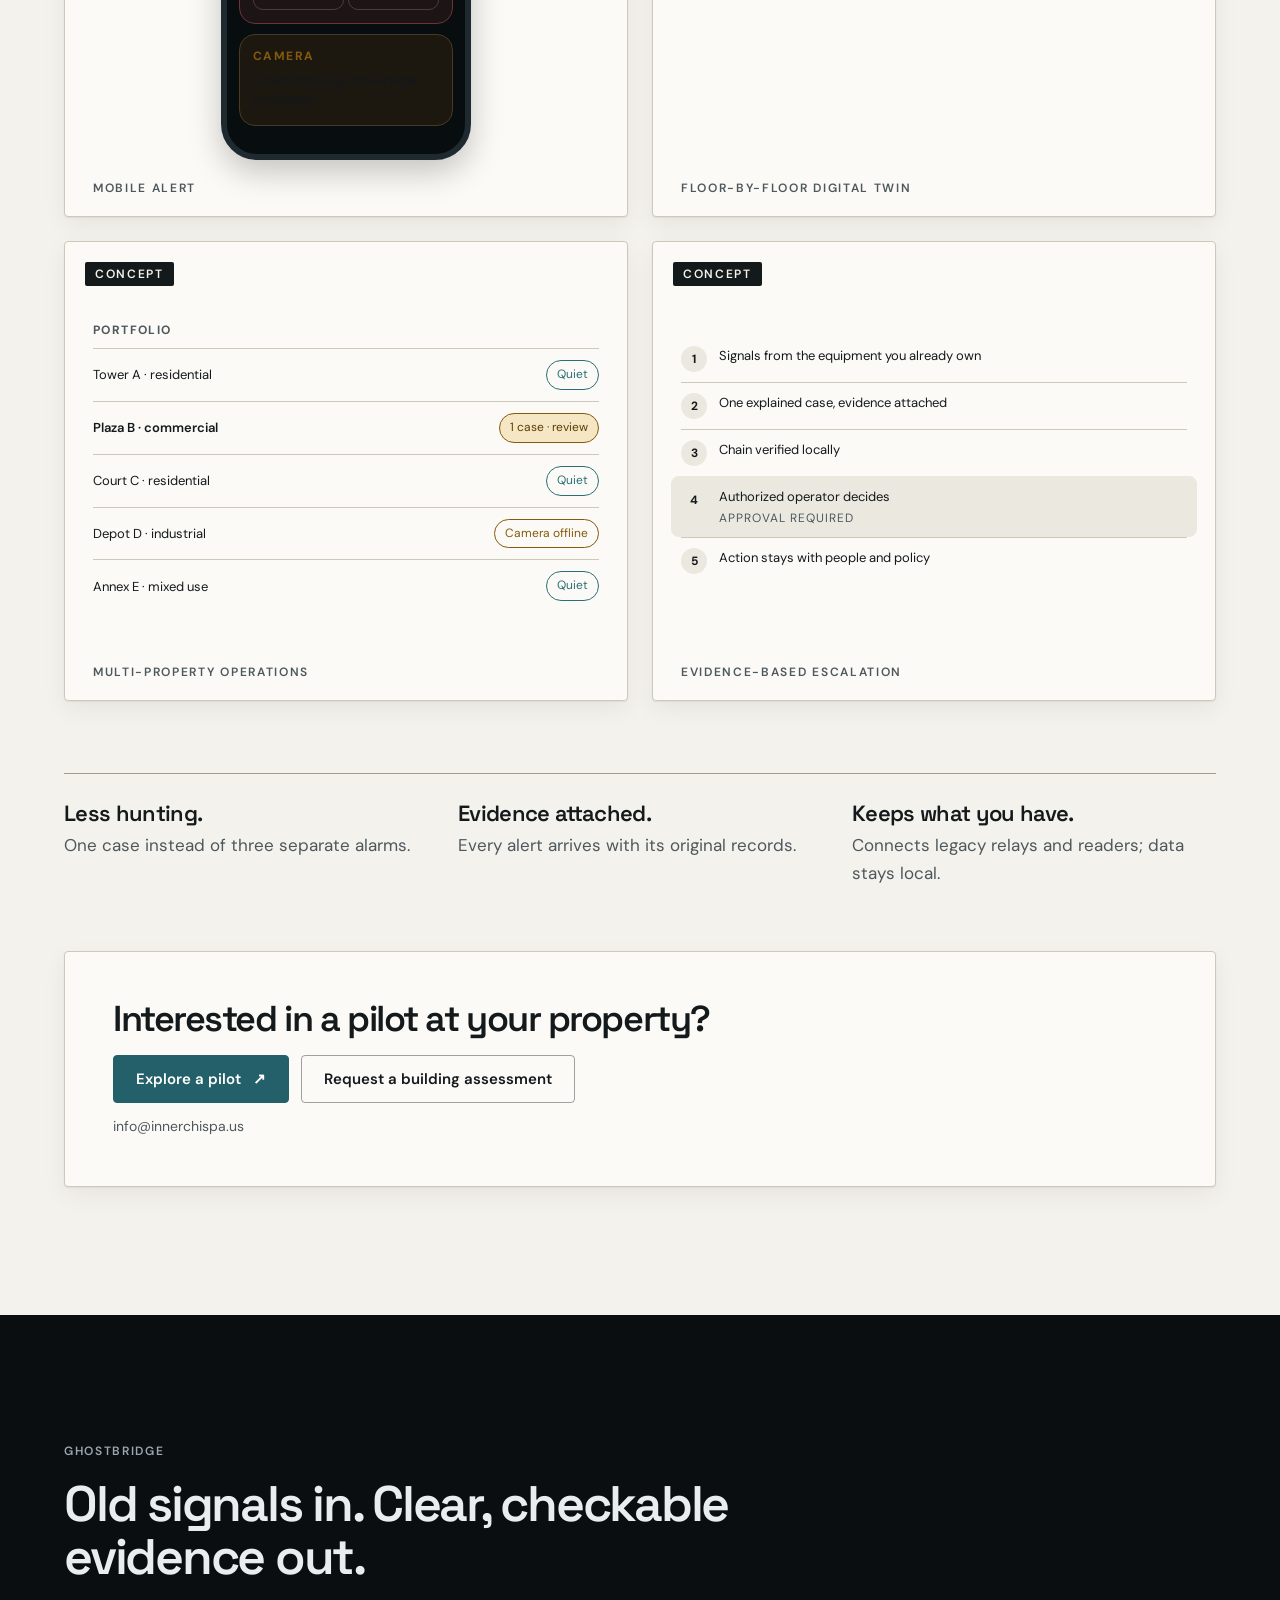
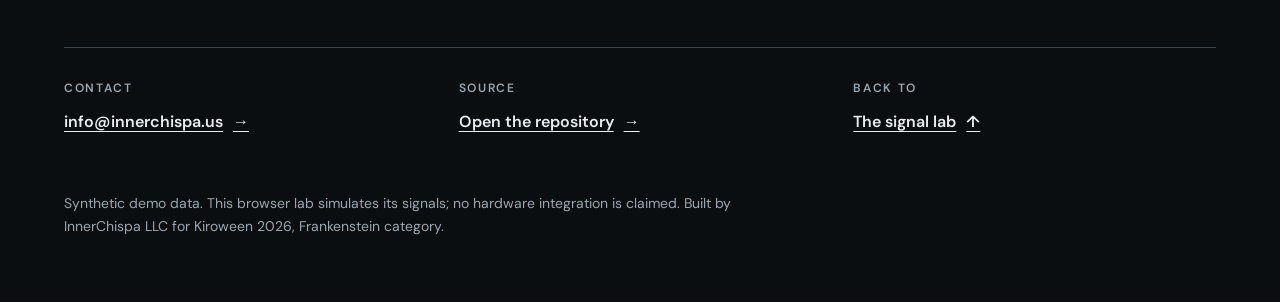
==== commit 62cbcb47: "feat(ui): premium art direction - bands, type, hero backdrop, building art, value and architecture b" ====
--- a/docs/index.html
+++ b/docs/index.html
@@ -1,16 +1,25 @@
 <!doctype html>
-<html lang="en"><head><meta charset="utf-8"><meta name="viewport" content="width=device-width,initial-scale=1"><meta name="description" content="GhostBridge turns synthetic legacy building signals into explainable incidents and verifiable evidence. A local-first Kiroween lab."><title>GhostBridge · Signals become evidence</title><link rel="icon" href="data:image/svg+xml,%3Csvg xmlns=%27http://www.w3.org/2000/svg%27 viewBox=%270 0 32 32%27%3E%3Crect width=%2732%27 height=%2732%27 rx=%277%27 fill=%27%230d1114%27/%3E%3Cpath d=%27M16 5l2.2 7.2L25 14l-6.8 2.2L16 23l-2.2-6.8L7 14l6.8-1.8z%27 fill=%27%235aa9b0%27/%3E%3C/svg%3E"><meta name="theme-color" content="#0d1114"><link rel="preload" href="fonts/space-grotesk-latin.woff2" as="font" type="font/woff2" crossorigin><link rel="preload" href="fonts/dm-sans-latin.woff2" as="font" type="font/woff2" crossorigin><link rel="stylesheet" href="styles.css"><link rel="stylesheet" href="control_room.css"><script type="module" src="app.js"></script></head>
-<body><a class="skip-link" href="#control-room">Skip to Control Room</a><header><a class="brand" href="./"><span class="logo" aria-hidden="true">G<span>✦</span></span>ghostbridge<span class="edition">KIROWEEN / 2026</span></a><nav><a href="#control-room">Control Room</a><a href="#vision">Product vision</a><a href="#workspace">Signal lab</a><a href="#how">How it works</a><a href="https://github.com/Rafa-Innerchispa/ghostbridge-kiroween-2026">Source &#8599;</a></nav><span class="pill" id="mode">Browser lab · synthetic data</span></header>
+<html lang="en"><head><meta charset="utf-8"><meta name="viewport" content="width=device-width,initial-scale=1"><meta name="description" content="GhostBridge turns synthetic legacy building signals into explainable incidents and verifiable evidence. A local-first Kiroween lab."><title>GhostBridge · Signals become evidence</title><link rel="icon" href="data:image/svg+xml,%3Csvg xmlns=%27http://www.w3.org/2000/svg%27 viewBox=%270 0 32 32%27%3E%3Crect width=%2732%27 height=%2732%27 rx=%277%27 fill=%27%230d1114%27/%3E%3Cpath d=%27M16 5l2.2 7.2L25 14l-6.8 2.2L16 23l-2.2-6.8L7 14l6.8-1.8z%27 fill=%27%235aa9b0%27/%3E%3C/svg%3E"><meta name="theme-color" content="#0d1114"><link rel="preload" href="fonts/space-grotesk-latin.woff2" as="font" type="font/woff2" crossorigin><link rel="preload" href="fonts/dm-sans-latin.woff2" as="font" type="font/woff2" crossorigin><link rel="stylesheet" href="styles.css"><link rel="preload" href="img/hero-backdrop-2880.webp" as="image" type="image/webp" media="(min-width:761px)"><link rel="preload" href="img/hero-backdrop-1080.webp" as="image" type="image/webp" media="(max-width:760px)"><link rel="stylesheet" href="control_room.css"><link rel="stylesheet" href="premium.css"><script type="module" src="app.js"></script><script type="module" src="motion.mjs"></script></head>
+<body><a class="skip-link" href="#control-room">Skip to Control Room</a><header><a class="brand" href="./"><span class="logo" aria-hidden="true">G<span>✦</span></span>ghostbridge<span class="edition">KIROWEEN / 2026</span></a><nav><a href="#control-room">Control Room</a><a href="#how">How it works</a><a href="#architecture">Architecture</a><a href="#workspace">Signal lab</a><a href="#vision">Product vision</a><a href="https://github.com/Rafa-Innerchispa/ghostbridge-kiroween-2026">Source &#8599;</a></nav><span class="pill" id="mode">Browser lab · synthetic data</span></header>
 <main><section class="cr" id="control-room" tabindex="-1" aria-labelledby="cr-title" data-mode="building" data-forge="false" data-has-case="false">
 <div class="cr-stage" id="cr-stage" data-idle="true">
 <div class="cr-scene-wrap"><div class="cr-scene" id="cr-scene"></div>
 <div class="cr-hud"><span class="cr-clockbox"><span id="cr-clock">--:--:-- UTC</span><span id="cr-elapsed" class="cr-elapsed"></span></span><span class="cr-case-chip" id="cr-case-chip" hidden></span></div>
 <p class="cr-caption" id="cr-caption" role="status" aria-live="polite">The building is quiet. No signals have been recorded yet.</p></div>
 <div class="cr-copy"><p class="eyebrow">GHOSTBRIDGE &middot; CONTROL ROOM</p><h1 id="cr-title">Five signals.<br>One explained incident.<span class="cr-h1-sub">Evidence you can verify.</span></h1><p class="cr-sub">Turn disconnected signals into decisions you can trust.</p>
-<div class="cr-cta"><button id="cr-forge" class="primary" type="button">Forge an incident <small>Choose the timing. The real rules decide.</small></button><button id="cr-unfold" type="button">Watch an incident unfold <small>Runs a real synthetic case</small></button><button id="cr-showcase" class="cr-ghost" type="button">&#9654; Showcase Mode <small>About one minute</small></button></div>
-<p class="fine">Local-first &middot; Synthetic data &middot; No cloud inference</p></div><div class="cr-drawer" id="cr-forge-slot"></div>
+<div class="cr-cta"><button id="cr-forge" class="primary" type="button" title="Choose the timing. The real rules decide.">Forge an incident</button><button id="cr-unfold" class="secondary" type="button" title="Plays a synthetic case through the real rules">Watch an incident unfold</button><button id="cr-showcase" class="cr-ghost text-link" type="button" title="A guided tour of about one minute">Showcase Mode</button></div>
+<p class="fine">Local-first &middot; Synthetic data &middot; No cloud inference</p></div><p class="cr-illus">Illustration &middot; synthetic demo data</p><div class="cr-drawer" id="cr-forge-slot"></div>
 </div>
 <div class="cr-strip" id="cr-strip" role="group" aria-label="Building sources. Select one to inspect its latest recorded event."></div>
+<div class="band band-light value" id="how" role="region" aria-labelledby="how-title"><div class="band-in">
+<div class="band-head"><p class="eyebrow">How it works</p><h2 id="how-title">Disconnected signals. One clear story. Evidence you can independently verify.</h2></div>
+<ol class="steps">
+<li><b class="step-n">01</b><h3>Disconnected signals</h3><p>Old door relays, card readers and cameras each raise their own alarm.</p></li>
+<li><b class="step-n">02</b><h3>One clear story</h3><p>GhostBridge links them with readable rules into one explained incident.</p></li>
+<li><b class="step-n">03</b><h3>Evidence you can verify</h3><p>Every signal is sealed so anyone can check it, even without GhostBridge.</p></li>
+</ol>
+<p class="band-link"><a class="arrow-link" href="#architecture">See how the pieces connect</a></p>
+</div></div>
 <div class="cr-console">
 <div class="cr-main">
 <div class="cr-tabs" role="tablist" aria-label="Control Room modes">
@@ -31,7 +40,7 @@
 <section class="cr-tl-lab" id="cr-tl-lab" role="region" aria-label="Evidence Trust Lab"></section></div>
 <div class="cr-panel" role="tabpanel" id="cr-panel-response" aria-labelledby="cr-tab-response" tabindex="0" hidden>
 <section class="cr-ba" id="cr-ba" data-joined="false" aria-label="Before and after"><div class="cr-ba-col"><h4>Before &middot; disconnected alarms <span id="cr-ba-count">0</span></h4><ul class="cr-alarms" id="cr-ba-alarms"></ul></div><div class="cr-ba-mid"><button type="button" id="cr-ba-toggle" aria-pressed="false" class="primary">Connect the signals</button></div><div class="cr-ba-col cr-ba-out"><h4>After &middot; GhostBridge</h4><div class="cr-outcome" id="cr-ba-outcome" data-kind="none"></div></div></section>
-<h3 class="cr-h3">Case board</h3><dl class="cr-board" id="cr-board"></dl>
+<div class="cr-sec-head"><p class="eyebrow">Response</p><h3 class="cr-h3">Case board</h3><p class="cr-sec-lead">The questions a reviewer asks about a case, answered from recorded events.</p></div><dl class="cr-board" id="cr-board"></dl>
 <p class="cr-advisory">Advisory only. GhostBridge does not control doors, cameras or people. These are suggestions for a human operator to review.</p></div>
 </div>
 <aside class="cr-side" aria-label="Rules and Signal Forge">
@@ -47,23 +56,19 @@
 </div>
 <div id="cr-recon-slot"></div>
 </section>
-<section class="vision" id="vision" aria-labelledby="vision-title">
-<div class="vision-bar"><span class="vision-flag">PRODUCT VISION</span><span>Concept screens for the finished product. The working prototype is above.</span></div>
-<div class="vision-head"><p class="eyebrow">THE FINISHED PRODUCT</p><h2 id="vision-title">From one entrance to every property you manage.</h2><p>Security teams should not hunt through separate consoles. GhostBridge keeps the data in your building, explains each finding, and hands an authorized person one case with its evidence.</p></div>
-<div class="vision-stage">
-<figure class="v-phone"><div class="v-phone-frame"><div class="v-phone-notch"></div><div class="v-phone-body"><p class="v-time">22:05</p><div class="v-alert"><p class="v-alert-flag">HIGH PRIORITY &middot; CASE</p><h3>Access denied, held open</h3><p>North entrance &middot; 2 min 10 s &middot; 2 sources linked</p><div class="v-alert-actions"><span class="v-btn v-btn-main">Acknowledge</span><span class="v-btn">Escalate</span><span class="v-btn">Evidence</span></div></div><div class="v-alert v-alert-dim"><p class="v-alert-flag">CAMERA</p><h3>Loading bay coverage reduced</h3></div></div></div><figcaption>Mobile alert</figcaption></figure>
-<figure class="v-twin"><svg viewBox="0 0 360 300" role="img" aria-label="Concept: floor-by-floor digital twin with the lobby highlighted"><defs><linearGradient id="vSlab" x1="0" y1="0" x2="0" y2="1"><stop offset="0" stop-color="#26363d"/><stop offset="1" stop-color="#16222a"/></linearGradient></defs>
-<g class="v-slab"><path d="M60 58 L170 28 L280 58 L170 88 Z"/><path d="M60 58 V66 L170 96 V88 Z" class="side-l"/><path d="M280 58 V66 L170 96 V88 Z" class="side-r"/><text x="296" y="64">Floor 4</text></g>
-<g class="v-slab" transform="translate(0 46)"><path d="M60 58 L170 28 L280 58 L170 88 Z"/><path d="M60 58 V66 L170 96 V88 Z" class="side-l"/><path d="M280 58 V66 L170 96 V88 Z" class="side-r"/><text x="296" y="64">Floor 3</text></g>
-<g class="v-slab" transform="translate(0 92)"><path d="M60 58 L170 28 L280 58 L170 88 Z"/><path d="M60 58 V66 L170 96 V88 Z" class="side-l"/><path d="M280 58 V66 L170 96 V88 Z" class="side-r"/><text x="296" y="64">Floor 2</text></g>
-<g class="v-slab v-lobby" transform="translate(0 138)"><path d="M60 58 L170 28 L280 58 L170 88 Z"/><path d="M60 58 V66 L170 96 V88 Z" class="side-l"/><path d="M280 58 V66 L170 96 V88 Z" class="side-r"/><circle cx="170" cy="82" r="5" class="v-dot"/><circle cx="170" cy="82" r="13" class="v-ring"/><text x="296" y="64">Lobby</text></g></svg><figcaption>Floor-by-floor digital twin</figcaption></figure>
-<figure class="v-multi"><div class="v-multi-body"><p class="v-multi-title">Portfolio</p><ul><li><span>Tower A &middot; residential</span><em class="ok">Quiet</em></li><li class="hot"><span>Plaza B &middot; commercial</span><em class="case">1 case &middot; review</em></li><li><span>Court C &middot; residential</span><em class="ok">Quiet</em></li><li><span>Depot D &middot; industrial</span><em class="warn">Camera offline</em></li><li><span>Annex E &middot; mixed use</span><em class="ok">Quiet</em></li></ul></div><figcaption>Multi-property operations</figcaption></figure>
-<figure class="v-flow"><ol><li><b>1</b><span>Signals from the equipment you already own</span></li><li><b>2</b><span>One explained case, evidence attached</span></li><li><b>3</b><span>Chain verified locally</span></li><li class="gate"><b>4</b><span>Authorized operator decides <em>approval required</em></span></li><li><b>5</b><span>Action stays with people and policy</span></li></ol><figcaption>Evidence-based escalation</figcaption></figure>
-</div>
-<ul class="v-outcomes"><li><strong>Less hunting.</strong> One case instead of three separate alarms.</li><li><strong>Evidence attached.</strong> Every alert arrives with its original records.</li><li><strong>Keeps what you have.</strong> Connects legacy relays and readers; data stays local.</li></ul>
-<div class="v-cta"><p>Interested in a pilot at your property?</p><div class="v-cta-row"><a class="primary link-button" href="mailto:info@innerchispa.us?subject=GhostBridge%20pilot%20inquiry">Explore a pilot</a><a class="link-button" href="mailto:info@innerchispa.us?subject=GhostBridge%20building%20assessment">Request a building assessment</a></div><p class="fine">info@innerchispa.us</p></div>
-</section>
-<section id="workspace" class="workspace"><div class="section-heading"><div><p class="eyebrow">01 / THE SIGNAL LAB</p><h2>Watch the pieces connect.</h2></div><p>Choose a reproducible scenario.<br>No hardware. No live surveillance. No hidden AI.</p></div>
+<section class="band band-light arch" id="architecture" aria-labelledby="arch-title"><div class="band-in">
+<div class="band-head"><p class="eyebrow">Architecture</p><h2 id="arch-title">Every signal takes the same short path.</h2><p class="band-lead">Plain files go in, a sealed ledger sits in the middle, and an explained incident comes out. This page runs the same steps in your browser on synthetic data.</p></div>
+<ol class="arch-flow" aria-label="From source file to Control Room">
+<li class="arch-node"><span class="arch-k">Sources</span><h3>Your files</h3><p>Relay CSV, access-control JSON or your own log.</p><svg class="arch-arrow" viewBox="0 0 44 16" aria-hidden="true" focusable="false"><path d="M0 8H40M33 1.5L41 8l-8 6.5"/></svg></li>
+<li class="arch-node"><span class="arch-k">Contract</span><h3>Event contract</h3><p>One shared shape for every signal. No physical protocol is connected here.</p><svg class="arch-arrow" viewBox="0 0 44 16" aria-hidden="true" focusable="false"><path d="M0 8H40M33 1.5L41 8l-8 6.5"/></svg></li>
+<li class="arch-node arch-seal"><span class="arch-k">Ledger</span><h3>Sealed ledger</h3><p>Each event is chained to the one before it with SHA-256.</p><svg class="arch-arrow" viewBox="0 0 44 16" aria-hidden="true" focusable="false"><path d="M0 8H40M33 1.5L41 8l-8 6.5"/></svg></li>
+<li class="arch-node"><span class="arch-k">Rules</span><h3>Correlator</h3><p>Links a denial and a held-open door within 300 s, held 120 s or longer.</p><svg class="arch-arrow" viewBox="0 0 44 16" aria-hidden="true" focusable="false"><path d="M0 8H40M33 1.5L41 8l-8 6.5"/></svg></li>
+<li class="arch-node"><span class="arch-k">Output</span><h3>Control Room</h3><p>Shows the case, the rule check and the evidence. Advisory only.</p></li>
+</ol>
+<div class="arch-verify"><div><p class="eyebrow">Verify without GhostBridge</p><p class="arch-verify-text">Export the evidence and keep a receipt. A short script that uses only Python's standard library, and none of our code, checks them. Change one character and it names the row that no longer matches.</p><p class="band-link"><a class="arrow-link" href="verify/README.md">Read the verification guide</a></p></div>
+<ol class="arch-mini" aria-label="Independent check"><li><span class="chip">Evidence export</span></li><li class="plus" aria-hidden="true">+</li><li><span class="chip">Receipt</span></li><li class="plus" aria-hidden="true"><svg class="arch-arrow" viewBox="0 0 44 16" aria-hidden="true" focusable="false"><path d="M0 8H40M33 1.5L41 8l-8 6.5"/></svg></li><li><span class="chip chip-strong">Independent verifier</span></li></ol></div>
+</div></section>
+<section id="workspace" class="workspace band band-dark"><div class="section-heading"><div><p class="eyebrow">The signal lab</p><h2>Watch the pieces connect.</h2></div><p>Choose a reproducible scenario.<br>No hardware. No live surveillance. No hidden AI.</p></div>
 <div class="scenario-bar"><button class="primary" id="night">▶ Night Watch <small>5 events / 3 incidents</small></button><button id="normal">○ Normal Shift <small>4 events / no incidents</small></button><button id="denied">⊘ Access Denied <small>1 event / 1 incident</small></button><button id="legacy-bridge" class="legacy-btn">⛓ Legacy Bridge Demo <small>Offline fixture replay · 1 correlated case</small></button><button id="signal-forge" class="forge-launch">⚡ Signal Forge <small>Change the evidence. See what the engine decides.</small></button><button id="replay" disabled>↻ Replay last <small>Test idempotency</small></button><button class="quiet" id="reset">Reset lab</button></div>
 <section id="forge-panel" class="panel forge-panel" aria-label="Signal Forge, make your own incident" hidden>
 <div class="forge-head"><div><p class="eyebrow">INTERACTIVE INVESTIGATION / YOUR RULES, REAL EVIDENCE</p><h3>Forge your own incident.</h3><p class="fine">Choose when the door opens and how long it stays open. Watch the real correlation rules decide. Runs on synthetic local evidence, no server required.</p></div><button type="button" id="forge-close" class="quiet">✕ Close</button></div>
@@ -83,5 +88,22 @@
 <section class="panel cases-section" aria-label="Correlated cases"><h3>Correlated cases <span>MULTI-SOURCE · DERIVED PROJECTION</span></h3><p class="fine cases-note">Cases link two or more events across sources into one explainable finding. They are derived from the verified ledger and are not additional ledger entries — counts and evidence are separate. <strong>Legacy Bridge Demo</strong> uses offline synthetic fixtures; it does not connect hardware or run a live webhook.</p><div id="cases-panel"><p class="empty">Run the Legacy Bridge demo or a scenario to see correlated cases.</p></div></section>
 <section class="panel reconstruction" id="reconstruction" aria-label="Interactive case reconstruction" tabindex="-1" hidden></section>
 <section class="panel timeline"><h3>Evidence timeline <span>CLICK AN INCIDENT TO INSPECT ITS SOURCE</span></h3><div class="table-wrap"><table><thead><tr><th>UTC time</th><th>Source</th><th>Signal</th><th>Evidence hash</th></tr></thead><tbody id="timeline"></tbody></table></div><p class="empty" id="timeline-empty">No evidence recorded yet.</p><div class="evidence-actions"><button id="verify">✓ Verify chain</button><button id="export">↓ Export evidence JSON</button><button id="tamper">Test tamper detection</button></div><p class="fine">SHA-256 detects changes against this local chain. It is not an external signature, certification, or proof against a complete rewrite. The tamper test only modifies a disposable copy.</p><pre id="inspection" aria-live="polite">Select an incident to inspect the event, rule and linked hash.</pre></section></section>
-<section class="how" id="how"><p class="eyebrow">02 / BUILT TO BE UNDERSTOOD</p><h2>No black box. Just a clear trail.</h2><div class="how-grid"><article><b>01</b><h3>Bridge the generations</h3><p>Relay contacts, access-control events and camera health share one event contract. Adapter labels describe extension targets; no physical protocol is connected in this lab.</p></article><article><b>02</b><h3>Explain every finding</h3><p>Deterministic rules link each incident to its original signal and threshold. A normal shift stays quiet. Replaying the same event creates no duplicate.</p></article><article><b>03</b><h3>Keep the evidence local</h3><p>The Python edition uses SQLite. This browser lab uses local storage and Web Crypto. Export the ledger and inspect its SHA-256 chain without any cloud inference.</p></article></div></section>
-</main><footer><span>✦ GhostBridge / InnerChispa LLC</span><span>Frankenstein category · Built for Kiroween 2026</span><a href="#workspace">Back to the lab ↑</a></footer><div class="sc" id="showcase" role="region" aria-label="Showcase Mode" data-status="idle" data-armed="false" hidden><div class="sc-card"><p class="sc-kicker" id="sc-kicker">SHOWCASE MODE</p><h2 class="sc-title" id="sc-title"></h2><p class="sc-sub" id="sc-sub" aria-live="polite"></p><div class="sc-progress" id="sc-progress" aria-hidden="true"></div><div class="sc-controls"><button type="button" id="sc-play" class="primary">&#9654; Play</button><button type="button" id="sc-restart">&#8635; Restart</button><button type="button" id="sc-exit" class="quiet">&#10005; Exit</button><span class="sc-time" id="sc-time">0:00 / 0:58</span></div><p class="sc-err" id="sc-err" role="status"></p></div></div></body></html>
+<section class="vision band band-light" id="vision" aria-labelledby="vision-title"><div class="band-in">
+<div class="vision-bar"><span class="vision-flag">PRODUCT VISION</span><span>Concept screens for the finished product. The working prototype is above.</span></div>
+<div class="vision-head"><p class="eyebrow">The finished product</p><h2 id="vision-title">From one entrance to every property you manage.</h2><p>Security teams should not hunt through separate consoles. GhostBridge keeps the data in your building, explains each finding, and gives an authorized person one case with its evidence.</p></div>
+<div class="vision-stage">
+<figure class="v-phone"><span class="concept-chip">Concept</span><div class="v-phone-frame"><div class="v-phone-notch"></div><div class="v-phone-body"><p class="v-time">22:05</p><div class="v-alert"><p class="v-alert-flag">HIGH PRIORITY &middot; CASE</p><h3>Access denied, held open</h3><p>North entrance &middot; 2 min 10 s &middot; 2 sources linked</p><div class="v-alert-actions"><span class="v-btn v-btn-main">Acknowledge</span><span class="v-btn">Escalate</span><span class="v-btn">Evidence</span></div></div><div class="v-alert v-alert-dim"><p class="v-alert-flag">CAMERA</p><h3>Loading bay coverage reduced</h3></div></div></div><figcaption>Mobile alert</figcaption></figure>
+<figure class="v-twin"><span class="concept-chip">Concept</span><svg viewBox="0 0 360 300" role="img" aria-label="Concept: floor-by-floor digital twin with the lobby highlighted"><g class="v-shaft"><path d="M60 58V190M280 58V190M170 28V142" /></g>
+<g class="v-slab"><path d="M60 58 L170 28 L280 58 L170 88 Z"/><path d="M60 58 V64 L170 94 L280 64 V58" class="side-l"/><text x="296" y="64">Floor 4</text></g>
+<g class="v-slab" transform="translate(0 46)"><path d="M60 58 L170 28 L280 58 L170 88 Z"/><path d="M60 58 V64 L170 94 L280 64 V58" class="side-l"/><text x="296" y="64">Floor 3</text></g>
+<g class="v-slab" transform="translate(0 92)"><path d="M60 58 L170 28 L280 58 L170 88 Z"/><path d="M60 58 V64 L170 94 L280 64 V58" class="side-l"/><text x="296" y="64">Floor 2</text></g>
+<g class="v-slab v-lobby" transform="translate(0 138)"><path d="M60 58 L170 28 L280 58 L170 88 Z"/><path d="M60 58 V64 L170 94 L280 64 V58" class="side-l"/><circle cx="170" cy="58" r="4" class="v-dot"/><circle cx="170" cy="58" r="11" class="v-ring"/><text x="296" y="64">Lobby</text></g></svg><figcaption>Floor-by-floor digital twin</figcaption></figure>
+<figure class="v-multi"><span class="concept-chip">Concept</span><div class="v-multi-body"><p class="v-multi-title">Portfolio</p><ul><li><span>Tower A &middot; residential</span><em class="ok">Quiet</em></li><li class="hot"><span>Plaza B &middot; commercial</span><em class="case">1 case &middot; review</em></li><li><span>Court C &middot; residential</span><em class="ok">Quiet</em></li><li><span>Depot D &middot; industrial</span><em class="warn">Camera offline</em></li><li><span>Annex E &middot; mixed use</span><em class="ok">Quiet</em></li></ul></div><figcaption>Multi-property operations</figcaption></figure>
+<figure class="v-flow"><span class="concept-chip">Concept</span><ol><li><b>1</b><span>Signals from the equipment you already own</span></li><li><b>2</b><span>One explained case, evidence attached</span></li><li><b>3</b><span>Chain verified locally</span></li><li class="gate"><b>4</b><span>Authorized operator decides <em>approval required</em></span></li><li><b>5</b><span>Action stays with people and policy</span></li></ol><figcaption>Evidence-based escalation</figcaption></figure>
+</div>
+<ul class="v-outcomes"><li><strong>Less hunting.</strong> One case instead of three separate alarms.</li><li><strong>Evidence attached.</strong> Every alert arrives with its original records.</li><li><strong>Keeps what you have.</strong> Connects legacy relays and readers; data stays local.</li></ul>
+<div class="v-cta"><p>Interested in a pilot at your property?</p><div class="v-cta-row"><a class="primary link-button" href="mailto:info@innerchispa.us?subject=GhostBridge%20pilot%20inquiry">Explore a pilot</a><a class="link-button secondary" href="mailto:info@innerchispa.us?subject=GhostBridge%20building%20assessment">Request a building assessment</a></div><p class="fine">info@innerchispa.us</p></div>
+</div></section>
+</main><footer class="foot"><div class="foot-in"><div class="foot-lead"><p class="eyebrow">GhostBridge</p><p class="foot-title">Old signals in. Clear, checkable evidence out.</p></div>
+<div class="foot-cols"><div><p class="foot-k">Contact</p><a class="arrow-link" href="mailto:info@innerchispa.us">info@innerchispa.us</a></div><div><p class="foot-k">Source</p><a class="arrow-link" href="https://github.com/Rafa-Innerchispa/ghostbridge-kiroween-2026">Open the repository</a></div><div><p class="foot-k">Back to</p><a class="arrow-link up" href="#workspace">The signal lab</a></div></div>
+<p class="foot-honest">Synthetic demo data. This browser lab simulates its signals; no hardware integration is claimed. Built by InnerChispa LLC for Kiroween 2026, Frankenstein category.</p></div></footer><div class="sc" id="showcase" role="region" aria-label="Showcase Mode" data-status="idle" data-armed="false" hidden><div class="sc-card"><p class="sc-kicker" id="sc-kicker">SHOWCASE MODE</p><h2 class="sc-title" id="sc-title"></h2><p class="sc-sub" id="sc-sub" aria-live="polite"></p><div class="sc-progress" id="sc-progress" aria-hidden="true"></div><div class="sc-controls"><button type="button" id="sc-play" class="primary">&#9654; Play</button><button type="button" id="sc-restart">&#8635; Restart</button><button type="button" id="sc-exit" class="quiet">&#10005; Exit</button><span class="sc-time" id="sc-time">0:00 / 0:58</span></div><p class="sc-err" id="sc-err" role="status"></p></div></div></body></html>
--- a/docs/premium.css
+++ b/docs/premium.css
@@ -0,0 +1,311 @@
+/* GhostBridge premium art direction (design system v2: docs/design/GHOSTBRIDGE_DESIGN_SYSTEM.md).
+   Loaded after styles.css and control_room.css. Additive layer: bands, type scale, controls, hero backdrop, story bands, footer, motion.
+   Operations bands stay dark (--ink-950 / --ink-900). Story bands (.band-light) use paper surfaces and the light-band tokens below.
+   Light-band warn is #855a0c, not the system's #9a6a12: #9a6a12 measures 4.2:1 on --paper, below the 4.5:1 floor. */
+:root{
+--ink-950:#0b0e10;--ink-900:#11161a;--paper:#f4f2ec;--paper-2:#ebe8df;--card:#fbfaf6;
+--gutter:clamp(20px,5vw,80px);--band-pad:clamp(72px,10vw,160px);--maxw:1280px;--ease:cubic-bezier(.2,.7,.2,1);
+--accent-fill:#2d747c;--accent-fill-hover:#25626a;
+--cr-gutter:max(var(--gutter),calc((100vw - var(--maxw)) / 2));
+--shadow-card:0 1px 2px rgb(0 0 0 / .06),0 8px 24px rgb(0 0 0 / .06)}
+body{font:400 17px/1.65 'DM Sans',system-ui,sans-serif;background:var(--ink-950)}
+main{max-width:none}
+.band-light{--bg:var(--paper);--surface-1:var(--card);--surface-2:var(--paper-2);--surface-3:#e2ded3;
+ --text:#14191c;--text-muted:#4d585d;--prov:#4d585d;--accent:#2d6f76;--accent-fill:#24606a;--accent-fill-hover:#1b4c55;--accent-strong:#24606a;
+ --warn:#855a0c;--crit:#b4232a;--info:#55656c;--border:#cdc8ba;--border-strong:#a39d8d;--focus:#1d4f91;
+ background:var(--paper);color:var(--text);color-scheme:light}
+.band-in{max-width:var(--maxw);margin-inline:auto;padding:var(--band-pad) var(--gutter)}
+.band-dark{background:var(--ink-950)}
+
+/* ---------- type ---------- */
+.eyebrow{margin:0;font:600 12px/1.4 'DM Sans',sans-serif;letter-spacing:.14em;text-transform:uppercase;color:var(--text-muted)}
+.band h2,.workspace h2{font:600 clamp(34px,3.9vw,52px)/1.05 'Space Grotesk',sans-serif;letter-spacing:-.045em;margin:18px 0 0}
+.band-head{display:grid;grid-template-columns:minmax(0,1.6fr) minmax(0,1fr);gap:20px clamp(32px,6vw,96px);align-items:end}
+.band-head .eyebrow{grid-column:1/-1}.band-head h2{max-width:20em}
+.band-lead{margin:0;font-size:17px;line-height:1.65;color:var(--text-muted);max-width:44ch}
+.metrics strong,.cr-clockbox,.cr-node-time,.cr-tl-time,.cr-gauge-top strong,.forge-control strong,.cr-chal span,td,.cr-scrub-row output{font-variant-numeric:tabular-nums}
+.fine{font-size:14px}
+
+/* ---------- controls ---------- */
+button,.link-button{border-radius:4px;transition:background .16s,border-color .16s,color .16s}
+button:focus-visible,a:focus-visible{outline-offset:3px}
+.primary{background:var(--accent-fill);border-color:var(--accent-fill);color:#fff}
+.primary:hover{background:var(--accent-fill-hover);border-color:var(--accent-fill-hover)}
+.secondary{background:transparent;color:var(--text);border:1px solid color-mix(in srgb,var(--text) 40%,transparent)}
+.secondary:hover{background:color-mix(in srgb,var(--text) 8%,transparent);border-color:color-mix(in srgb,var(--text) 70%,transparent)}
+.arrow-link{display:inline-flex;align-items:center;gap:10px;min-height:44px;min-width:40px;font:600 16px/1.3 'DM Sans',sans-serif;color:var(--text);text-decoration:underline;text-decoration-thickness:1px;text-underline-offset:4px}
+.arrow-link::after{content:'\2192';display:inline-block;text-decoration:none;transition:transform .16s var(--ease)}
+.arrow-link.up::after{content:'\2191'}
+.arrow-link:hover{text-decoration-thickness:2px;color:var(--text)}.arrow-link:hover::after{transform:translateX(3px)}.arrow-link.up:hover::after{transform:translateY(-3px)}
+.band-link{margin:28px 0 0}
+.motion-toggle{min-height:40px;min-width:40px;padding:0 14px;background:transparent;border:1px solid var(--border-strong);color:var(--text-muted);font:600 13px 'DM Sans',sans-serif}
+.motion-toggle:hover{color:var(--text)}
+.motion-toggle[aria-pressed="true"]{color:var(--text);border-color:var(--accent);background:var(--surface-2)}
+.motion-toggle[aria-pressed="true"]::before{content:'\2713';margin-right:8px;color:var(--accent)}
+.motion-toggle[aria-disabled="true"]{opacity:.7;cursor:default}
+
+/* ---------- header ---------- */
+header{max-width:none;flex-wrap:wrap;gap:12px 24px;padding:16px max(var(--gutter),calc((100% - var(--maxw)) / 2));background:var(--ink-950)}
+nav{gap:22px;font-size:15px}.brand{font-size:24px}
+.pill{border-radius:4px;white-space:nowrap}
+@media(min-width:1181px){header{flex-wrap:nowrap}.motion-toggle,.pill{flex:none}nav{gap:18px;white-space:nowrap}}
+@media(max-width:1500px){.edition{display:none}}
+
+/* ---------- hero ---------- */
+.cr{background:var(--ink-950)}
+.cr-scene-wrap::before{content:'';position:absolute;inset:0;background:#05080b url(img/hero-backdrop-1080.webp) right 70% / cover no-repeat}
+.cr-l-sky,.cr-l-far{display:none}.cr-l-mid{opacity:.45}
+.cr-ground-line{opacity:.3}
+/* live building: glass curtain wall (static gradients only; every state rule stays in control_room.css) */
+.cr-facade{stroke:none}
+.cr-win{fill:url(#crPane)}
+.cr-win-teal{fill:url(#crPane);opacity:1;stroke:#6d98a4;stroke-opacity:.35;stroke-width:.8}
+.cr-win-warm{fill:url(#crRoom1);opacity:.92}
+.cr-win-warm[data-tone="2"]{fill:url(#crRoom2);opacity:.85}.cr-win-warm[data-tone="3"]{fill:url(#crRoom3);opacity:.8}
+.cr-win-lamp{fill:#fff1d2;opacity:.75}.cr-win-lamp[data-tone="2"]{opacity:.5}.cr-win-lamp[data-tone="3"]{opacity:.3}
+.cr-slab-edge{fill:#b7d0da;opacity:.3}
+.cr-fin{stroke:#0a1217;stroke-width:1.6;opacity:.9}
+.cr-podium{stroke:none}.cr-mullion{stroke:#0c161b;stroke-width:1.6;opacity:.9}
+.cr-door-frame{fill:none}.cr-leaf{fill-opacity:.3}.cr-leaf-swung{fill-opacity:.65}
+.cr-downlight{pointer-events:none}.cr-ao,.cr-reflect,.cr-reflect-pool,.cr-sheen,.cr-lobby-int{pointer-events:none}
+.cr-copy .eyebrow{color:#aebbc2}
+.cr-copy h1{font:600 clamp(42px,4.45vw,64px)/1.03 'Space Grotesk',sans-serif;letter-spacing:-.045em;margin:20px 0 14px}
+.cr-copy h1 .cr-h1-sub{margin-top:14px;font:400 clamp(20px,1.9vw,26px)/1.3 'Space Grotesk',sans-serif;letter-spacing:-.015em}
+.cr-sub{font-size:17px;line-height:1.65;color:#cfd9de;max-width:440px;margin:0 0 30px}
+.cr-cta{display:grid;grid-template-columns:auto auto;justify-content:start;gap:8px 14px;margin-bottom:18px}
+.cr-cta button{display:inline-flex;align-items:center;gap:12px;min-height:48px;padding:0 22px;font:600 15px 'DM Sans',sans-serif;text-align:left}
+.cr-cta .primary{max-width:none;flex:none}
+.cr-cta .primary::after,.cr-cta .secondary::after,.cr-cta .text-link::after{content:'\2192'}
+.cr-cta .secondary{color:#e8edf0;border-color:#e8edf066;background:#05080b66}
+.cr-cta .secondary:hover{background:#e8edf014;border-color:#e8edf0b3}
+.cr-cta .text-link{grid-column:1/-1;justify-self:start;min-height:44px;padding:0;border:0;background:transparent;color:#e8edf0;text-decoration:underline;text-decoration-thickness:1px;text-underline-offset:4px;font-weight:600}
+.cr-cta .text-link::after{display:inline-block;text-decoration:none;transition:transform .16s var(--ease)}
+.cr-cta .text-link:hover{text-decoration-thickness:2px;background:transparent}.cr-cta .text-link:hover::after{transform:translateX(3px)}
+.cr-copy .fine{margin:0;font-size:13px;color:#aebbc2}
+.cr-illus{position:absolute;z-index:3;left:var(--cr-gutter);bottom:18px;margin:0;padding:0;font:500 12px/1.2 'DM Sans',sans-serif;letter-spacing:.04em;color:#aebbc2;background:none}
+.cr-strip{background:var(--ink-900)}
+@media(min-width:761px){
+ .cr-scene{right:-9%}
+ .cr-scene-wrap::before{background-image:url(img/hero-backdrop-2880.webp);background-position:center 70%}
+ .cr-stage{height:clamp(600px,calc(100vh - 172px),780px)}
+ .cr-stage::before{background:linear-gradient(90deg,#05080bfa 0%,#05080bf2 34%,#05080bbf 46%,#05080b59 56%,#05080b00 68%)}
+ .cr-copy{max-width:min(700px,50%)}
+}
+@media(max-width:760px){
+ .cr-scene-wrap::before{bottom:auto;height:var(--scene-h,290px)}
+ .cr[data-forge="true"] .cr-scene-wrap{--scene-h:200px}
+ .cr-copy{padding:36px 20px 20px}
+ .cr-copy h1{font-size:42px;letter-spacing:-.045em}
+ .cr-sub{font-size:16px;max-width:none;margin-bottom:24px}
+ .cr-cta{grid-template-columns:1fr}
+ .cr-cta button{width:100%;justify-content:space-between}
+ .cr-cta .text-link{justify-self:stretch;justify-content:flex-start}
+ .cr-illus{position:static;order:3;align-self:flex-start;margin:10px 20px 0;background:transparent;padding:0;color:#aebbc2}
+ body{font-size:16px}
+}
+
+/* ---------- story bands ---------- */
+.steps{list-style:none;margin:72px 0 0;padding:28px 0 0;border-top:1px solid var(--border-strong);display:grid;grid-template-columns:repeat(3,minmax(0,1fr))}
+.steps li{padding:0 32px 0 0}.steps li+li{padding-left:32px;border-left:1px solid var(--border)}
+.step-n{display:block;font:500 14px var(--mono);font-variant-numeric:tabular-nums;letter-spacing:.08em;color:var(--accent)}
+.steps h3{margin:18px 0 12px;font:600 28px/1.1 'Space Grotesk',sans-serif;letter-spacing:-.035em}
+.steps p{margin:0;font-size:17px;line-height:1.65;color:var(--text-muted);max-width:30ch}
+.arch-flow{list-style:none;margin:72px 0 0;padding:0;display:grid;grid-template-columns:repeat(5,minmax(0,1fr));gap:44px}
+.arch-node{position:relative;padding:24px 22px 28px;background:var(--card);border:1px solid var(--border);border-top:3px solid var(--border-strong);border-radius:4px;box-shadow:var(--shadow-card)}
+.arch-seal{border-top-color:var(--accent)}
+.arch-k{display:block;font:600 12px 'DM Sans',sans-serif;letter-spacing:.14em;text-transform:uppercase;color:var(--text-muted)}
+.arch-node h3{margin:12px 0 10px;font:600 22px/1.15 'Space Grotesk',sans-serif;letter-spacing:-.03em}
+.arch-node p{margin:0;font-size:15px;line-height:1.6;color:var(--text-muted)}
+.arch-arrow{position:absolute;right:-37px;top:50%;width:30px;height:12px;margin-top:-6px;fill:none;stroke:var(--text-muted);stroke-width:1.6;stroke-linecap:round;stroke-linejoin:round;overflow:visible}
+.arch-verify{display:grid;grid-template-columns:minmax(0,1fr) minmax(0,1.25fr);gap:40px clamp(32px,5vw,80px);align-items:center;margin-top:64px;padding:clamp(24px,4vw,48px);background:var(--paper-2);border-radius:4px}
+.arch-verify-text{margin:14px 0 0;max-width:52ch;color:var(--text)}
+.arch-mini{list-style:none;margin:0;padding:0;display:flex;flex-wrap:wrap;align-items:center;gap:12px}
+.arch-mini .plus{font:500 20px var(--mono);color:var(--text-muted);display:flex;align-items:center}.arch-mini .arch-arrow{position:static;margin:0;width:30px}
+.chip{display:inline-flex;align-items:center;min-height:44px;padding:0 14px;white-space:nowrap;background:var(--card);border:1px solid var(--border-strong);border-radius:4px;font:500 14px var(--mono);color:var(--text)}
+.chip-strong{background:var(--accent-fill);border-color:var(--accent-fill);color:#fff}
+
+/* ---------- signal lab (operations, dark) ---------- */
+.workspace{padding:var(--band-pad) max(var(--gutter),calc((100% - var(--maxw)) / 2));border-top:0;background:var(--ink-950)}
+.workspace .section-heading{align-items:end;margin-bottom:12px}.workspace .section-heading>p{font-size:14px;max-width:34ch}
+.workspace .panel,.workspace .metrics{border-color:transparent;background:var(--ink-900)}
+.workspace .forge-panel{border-color:var(--border-strong)}
+.workspace .scenario-bar{margin:28px 0 24px}
+.cr-console{max-width:none}
+#cr-recon-slot{max-width:none}
+
+/* ---------- product vision (story, light) ---------- */
+.vision{padding:0;border-bottom:0;background:var(--paper)}
+.vision .band-in{padding-top:clamp(56px,7vw,112px)}
+.vision-bar{padding:0 0 36px;background:none;border:0}
+.vision-flag{background:transparent;color:var(--text);border-color:color-mix(in srgb,var(--text) 40%,transparent);border-radius:4px}
+.vision-head{max-width:none;padding:0}
+.vision-head h2{margin:18px 0 22px;max-width:18em}
+.vision-head p:last-child{max-width:60ch;font-size:17px;line-height:1.65}
+.vision-stage{padding:64px 0 0;gap:28px}
+.vision figure{position:relative}
+.concept-chip{position:absolute;z-index:2;top:12px;left:12px;padding:6px 10px;background:#14191c;color:#f4f2ec;border-radius:2px;font:600 12px/1 'DM Sans',sans-serif;letter-spacing:.14em;text-transform:uppercase}
+.v-twin svg,.v-multi-body,.v-flow ol{background:var(--card);border:1px solid var(--border);border-radius:4px;box-shadow:var(--shadow-card)}
+.v-twin svg{padding:24px 8px 8px}
+.v-multi-body,.v-flow ol{padding:44px 22px 18px}
+.v-flow ol{padding-top:44px}
+.v-phone .concept-chip{top:-34px;left:0}
+.v-phone-frame{box-shadow:0 18px 40px rgb(0 0 0 / .25)}
+.v-slab path{stroke:#8f8a7c}.v-slab .side-l{fill:#bdb9aa}.v-slab .side-r{fill:#a6a293}.v-slab text{fill:#4d585d}
+.v-lobby path{stroke:var(--accent)}.v-lobby text{fill:#2d6f76}
+.v-multi .ok{border-color:var(--accent)}.v-multi .case{color:#5c3d05;background:#f5e6c4;border-color:var(--warn)}.v-multi .warn{border-color:var(--warn)}
+.v-flow b{background:var(--paper-2);color:var(--text)}.v-flow li.gate{background:var(--paper-2)}
+.v-outcomes{margin:72px 0 0;border-top-color:var(--border-strong)}
+.v-outcomes strong{color:var(--text);font:600 22px/1.2 'Space Grotesk',sans-serif;letter-spacing:-.03em}
+.v-outcomes li{font-size:17px;line-height:1.65}
+.v-cta{margin:64px 0 0;padding:clamp(24px,4vw,48px);background:var(--card);border:1px solid var(--border);border-radius:4px;box-shadow:var(--shadow-card)}
+.v-cta>p:first-child{font:600 clamp(26px,3vw,36px)/1.1 'Space Grotesk',sans-serif;letter-spacing:-.04em}
+.v-cta .link-button{min-height:48px;padding:0 22px;font-size:15px}
+.v-cta .link-button.primary::after{content:'\2197'}.v-cta .link-button{gap:12px}
+.vision .fine{margin:0}
+
+/* ---------- footer ---------- */
+footer.foot{display:block;max-width:none;margin:0;padding:var(--band-pad) max(var(--gutter),calc((100% - var(--maxw)) / 2)) clamp(40px,5vw,64px);border-top:0;background:var(--ink-950);color:var(--text);font-size:17px}
+.foot-title{margin:18px 0 0;max-width:14em;font:600 clamp(34px,3.9vw,52px)/1.05 'Space Grotesk',sans-serif;letter-spacing:-.045em}
+.foot-cols{display:grid;grid-template-columns:repeat(3,minmax(0,1fr));gap:32px;margin-top:64px;padding-top:32px;border-top:1px solid var(--border-strong)}
+.foot-k{margin:0 0 4px;font:600 12px 'DM Sans',sans-serif;letter-spacing:.14em;text-transform:uppercase;color:var(--text-muted)}
+.foot-honest{margin:48px 0 0;max-width:70ch;font-size:14px;line-height:1.65;color:var(--text-muted)}
+
+/* ---------- motion grammar ---------- */
+.band-in.is-armed{opacity:0;transform:translateY(16px)}
+.band-in.is-armed.is-in{opacity:1;transform:none;transition:opacity 520ms var(--ease),transform 520ms var(--ease)}
+html[data-motion="off"] .band-in{opacity:1!important;transform:none!important;transition:none!important}
+html[data-motion="off"] .cr-l{transform:none!important;transition:none!important}
+@media(prefers-reduced-motion:reduce){.band-in.is-armed{opacity:1;transform:none}.arrow-link::after,.cr-cta .text-link::after{transition:none!important}}
+
+/* ---------- responsive ---------- */
+@media(max-width:1180px){
+ header{padding:14px var(--gutter);gap:6px 16px}.brand{order:1}.motion-toggle{order:2;margin-left:auto}nav{order:3;flex:1 1 100%;margin-left:0;gap:0 16px;flex-wrap:wrap;font-size:14px}
+.pill{display:none}
+ .arch-flow{grid-template-columns:1fr;gap:40px;max-width:560px}
+ .arch-arrow{right:auto;left:26px;top:auto;bottom:-31px;margin:0;transform:rotate(90deg)}
+ .arch-verify{grid-template-columns:1fr}
+}
+@media(max-width:900px){
+ .band-head{grid-template-columns:1fr}
+ .steps{grid-template-columns:1fr;gap:36px;margin-top:48px}.steps li,.steps li+li{padding:0;border-left:0}.steps p{max-width:40ch}
+ .foot-cols{grid-template-columns:1fr;gap:20px}
+}
+@media(max-width:600px){.band h2,.workspace h2{font-size:34px}.foot-title{font-size:34px}.steps h3{font-size:24px}.vision-stage{padding-top:40px}}
+
+/* ================= Phase 9 E2 ================= */
+/* hero: calm text column, caption under the scene */
+.cr-copy{z-index:4}
+@media(min-width:761px){.cr-scene-wrap::after{content:'';position:absolute;inset:0;pointer-events:none;background:radial-gradient(70% 90% at 12% 55%,#05080bd9 0%,#05080b00 70%)}}
+
+/* header: Pause motion as a compact icon + text button */
+.motion-toggle::before{content:'\275A\275A';margin-right:8px;font-size:9px;letter-spacing:1px;vertical-align:1px}
+.motion-toggle[aria-pressed="true"]::before{content:'\2713';font-size:13px;letter-spacing:0;vertical-align:0}
+@media(max-width:760px){
+ header{display:flex;flex-wrap:wrap;align-items:center;gap:2px 12px;padding:8px var(--gutter) 0}
+ .brand{order:1;font-size:21px;min-height:40px}
+ .motion-toggle{order:2;margin-left:auto;min-height:40px;padding:0 12px;font-size:12px}
+ nav{order:3;flex:1 1 100%;display:flex;flex-wrap:nowrap;gap:0 4px;overflow-x:auto;overflow-y:hidden;white-space:nowrap;margin:0 calc(var(--gutter) * -1);padding:0 var(--gutter);scrollbar-width:none;-webkit-overflow-scrolling:touch;font-size:14px}
+ nav::-webkit-scrollbar{display:none}
+  /* scroll cue: the row fades out at the right edge so the cut-off link reads as "more", not as clipping */
+  nav{-webkit-mask-image:linear-gradient(90deg,#000 calc(100% - 40px),transparent);mask-image:linear-gradient(90deg,#000 calc(100% - 40px),transparent)}
+ nav a{flex:none;margin-right:6px}
+ .cr-copy{padding:20px 20px 12px}
+ .cr-copy .eyebrow{font-size:11px}
+ .cr-copy h1{font-size:38px;margin:12px 0 8px}
+ .cr-copy h1 .cr-h1-sub{margin-top:8px;font-size:19px}
+ .cr-sub{font-size:15px;margin-bottom:16px}
+ .cr-cta{gap:8px;margin-bottom:6px}
+ .cr-cta button{min-height:46px;padding:0 18px}
+ .cr-copy .fine{display:none}
+ .cr-illus{position:static;margin:8px 20px 12px}
+}
+
+/* ---------- product vision: even 2 x 2 grid, 1 column on phones ---------- */
+.vision-stage{display:grid;grid-template-columns:repeat(2,minmax(0,1fr));grid-template-areas:'phone twin' 'multi flow';gap:24px;align-items:stretch;padding:56px 0 0}
+.vision figure{display:flex;flex-direction:column;margin:0;padding:64px 28px 20px;min-height:460px;background:var(--card);border:1px solid var(--border);border-radius:4px;box-shadow:var(--shadow-card)}
+.vision figure .concept-chip{top:20px;left:20px}
+.v-phone .concept-chip{top:20px;left:20px}
+.vision figure>:is(.v-phone-frame,.v-multi-body,.v-flow ol,svg){margin-block:auto}
+.vision figcaption{margin-top:auto;padding-top:20px;font:600 12px 'DM Sans',sans-serif;letter-spacing:.14em;color:var(--text-muted)}
+.v-twin svg,.v-multi-body,.v-flow ol{padding:0;background:none;border:0;box-shadow:none;border-radius:0}
+.v-multi-body,.v-flow ol{padding:0}.v-twin svg{max-height:340px;margin-block:auto}
+.v-phone-frame{box-shadow:0 12px 32px rgb(0 0 0 / .22)}
+.vision .v-slab path{fill:none;stroke:#6f797d;stroke-width:1}
+.vision .v-slab .side-l,.vision .v-slab .side-r{fill:none;stroke:#6f797d;stroke-width:1}
+.vision .v-slab text{fill:var(--text-muted);font:500 11px var(--mono);letter-spacing:.04em}
+.vision .v-shaft path{fill:none;stroke:#a7aeb1;stroke-width:1;stroke-dasharray:2 4}
+.vision .v-lobby path{fill:#2d6f761a;stroke:var(--accent);stroke-width:1.6}
+.vision .v-lobby .side-l{fill:none}
+.vision .v-lobby text{fill:var(--accent);font-weight:600}
+.vision .v-dot{fill:var(--warn)!important}.vision .v-ring{stroke:var(--warn)!important;opacity:.7}
+.v-multi li{font-variant-numeric:tabular-nums}
+@media(max-width:900px){
+ .vision-stage{grid-template-columns:1fr;grid-template-areas:'phone' 'twin' 'multi' 'flow';gap:20px}
+ .vision figure{min-height:0;padding:60px 20px 18px}
+}
+
+/* ---------- operations sections: one standard (dark bands, ink-900 cards, 8 px scale) ---------- */
+.cr-sec-head,.cr-tm::before,.cr-tl-lab::before,.cr-rc::before,.cr-byo::before{display:block}
+.cr-tm::before,.cr-tl-lab::before,.cr-rc::before,.cr-byo::before{margin:0 0 8px;font:600 12px/1.4 'DM Sans',sans-serif;letter-spacing:.14em;text-transform:uppercase;color:var(--text-muted)}
+.cr-tm::before{content:'Replay'}.cr-tl-lab::before{content:'Integrity'}.cr-rc::before{content:'Seal'}.cr-byo::before{content:'Your data'}
+.cr-sec-head{margin:56px 0 24px}.cr-sec-head .eyebrow{margin:0 0 8px}
+.cr-sec-head .cr-h3,.cr-tm h3,.cr-tl-lab h3,.cr-rc>h3,.cr-byo>h3{font:600 28px/1.15 'Space Grotesk',sans-serif;letter-spacing:-.035em;margin:0 0 8px;color:var(--text)}
+.cr-sec-lead,.cr-tm .fine,.cr-rc-lead,.cr-byo-intro,.cr-tl-lab .fine{margin:0 0 24px;font-size:16px;line-height:1.6;color:var(--text-muted);max-width:62ch}
+.cr-tm,.cr-tl-lab,.cr-rc{margin:56px 0 0;padding:32px;background:var(--ink-900);border:0;border-radius:4px}
+.cr-rc{border-top:0}
+.cr-byo{margin-top:0;padding:24px;background:var(--ink-900);border-radius:4px}
+.cr-byo>h3{font-size:22px}
+.cr-tm-beat,.cr-tl-lab-card,.cr-rc-step,.cr-q,.cr-challenges,.cr-rules,.cr-byo-panel,.cr-ev-item,.cr-outcome{border-color:transparent}
+.cr-tm-beat{background:var(--ink-950);border-radius:4px}
+.cr-tm-beat:hover{background:#151d22;border-color:transparent}
+.cr-tm-beat.is-active{background:#142529;border-color:var(--accent)}
+.cr-tm-beat.is-missed{border-color:var(--info);border-style:dashed}
+.cr-tm-caption{background:var(--ink-950);border:0;border-left:3px solid var(--accent);border-radius:0 4px 4px 0}
+.cr-tm-controls button,.cr-actions button,.cr-byo-actions button,.cr-byo-row button,.cr-rc-row button,.cr-scrub-row button,.cr-tl-lab button,.cr-tm button.cr-tm-ctl,.cr-chal,.cr-byo-open{border-radius:4px;background:transparent;border:1px solid color-mix(in srgb,var(--text) 40%,transparent);color:var(--text);font:600 14px 'DM Sans',sans-serif}
+.cr-tm-controls button:hover,.cr-actions button:hover,.cr-byo-actions button:hover,.cr-byo-row button:hover,.cr-rc-row button:hover,.cr-scrub-row button:hover,.cr-tl-lab button:hover,.cr-chal:hover,.cr-byo-open:hover{background:color-mix(in srgb,var(--text) 8%,transparent);border-color:color-mix(in srgb,var(--text) 70%,transparent)}
+.cr-tm-controls button:disabled,.cr-actions button:disabled,.cr-rc-row button:disabled,.cr-scrub-row button:disabled,.cr-byo-actions button:disabled{opacity:.5;border-color:color-mix(in srgb,var(--text) 20%,transparent)}
+.cr-tm-controls button[data-act="next"],.cr-tm-controls button.is-primary,.cr-byo-actions .primary,.cr-rc-row .primary,.cr-ba-mid .primary,#forge-run{background:var(--accent-fill);border-color:var(--accent-fill);color:#fff}
+.cr-chal{min-height:68px}.cr-chal strong{font-weight:600}
+.cr-byo-open{background:var(--ink-950);border-color:transparent}
+.cr-byo-open[aria-expanded="true"]{border-color:var(--accent)}
+.cr-byo-panel,.cr-rc-step,.cr-tl-lab-card{background:var(--ink-950);border-radius:4px}
+.cr-byo-panel{padding:24px}
+.cr-rc-step{padding:24px;margin:16px 0 0}
+.cr-rc-step h4,.cr-byo-panel h3,.cr-tl-lab-card h4{font:600 18px/1.3 'Space Grotesk',sans-serif;letter-spacing:-.02em}
+.cr-tl-lab-card[data-valid="false"]{border-color:var(--crit);background:#161112}
+.cr-tl-lab-card[data-valid="true"]{border-color:var(--accent)}
+.cr-rules,.cr-challenges{background:var(--ink-900);border-radius:4px;padding:24px}
+.cr-chal-title,.cr-ba h4{letter-spacing:.14em}
+.cr-ev-item{background:var(--ink-900);border-radius:4px;border:0;border-left:3px solid #3a4b52;padding:16px 20px;margin:0 0 8px}
+.cr-ev-item.cr-kind-anchor{border-left-color:var(--warn)}.cr-ev-item.cr-kind-match,.cr-ev-item.cr-kind-near{border-left-color:var(--info)}.cr-ev-item.cr-kind-excluded{border-left-color:var(--prov)}
+.cr-q{padding:16px 0;border:0;border-top:1px solid #1f282d;border-radius:0;background:none}
+.cr-outcome{background:var(--ink-900);border-radius:4px}
+.cr-ba[data-joined="true"] .cr-outcome[data-kind="case"]{border-color:var(--accent)}
+.cr-ba[data-joined="true"] .cr-outcome[data-kind="near-miss"]{border-color:var(--info)}
+.cr-alarm{border-radius:4px;background:var(--ink-900)}
+.cr-advisory{border-radius:4px}
+.cr-actions{gap:8px;margin:16px 0}.cr-tm-controls{gap:8px}.cr-tm-beats{gap:8px;margin-bottom:24px}
+.cr-tm-controls button:focus-visible,.cr-actions button:focus-visible{outline-offset:3px}
+.cr-byo-panel textarea,.cr-rc textarea{background:var(--ink-900);border-color:#26323a;border-radius:4px}
+.cr-kv,.cr-tl-lab-kv,.cr-byo-table td,.cr-byo-table th,.cr-hash code,.cr-rc-kv dd,.cr-tl-time,.cr-tm-at,.cr-tm-hash,.cr-tm-id,.cr-byo-table tbody th{font-variant-numeric:tabular-nums}
+/* signal forge drawer: same card language */
+.cr-drawer .forge-panel{border-color:transparent;border-radius:4px;background:#0b1114f5}
+.cr-drawer .forge-head h3{font:600 24px/1.15 'Space Grotesk',sans-serif;letter-spacing:-.03em}
+.cr-drawer .forge-control{background:var(--ink-900);border-color:transparent;border-radius:4px}
+.cr-drawer .forge-control strong,.cr-drawer .cr-gauge-top strong{font-family:var(--mono);font-variant-numeric:tabular-nums}
+.cr-drawer .forge-preview,.cr-drawer .forge-result{border-radius:4px;background:var(--ink-900)}
+.cr-drawer .forge-presets button,.cr-drawer #forge-close{border-radius:4px;background:transparent;border:1px solid color-mix(in srgb,var(--text) 40%,transparent)}
+.cr-drawer .cr-rules{border-color:transparent;border-radius:4px}
+.cr-drawer .forge-camera{background:transparent;border-radius:4px}
+@media(max-width:760px){.cr-tm,.cr-tl-lab,.cr-rc{padding:20px 16px;margin-top:40px}.cr-sec-head{margin-top:40px}.cr-sec-head .cr-h3,.cr-tm h3,.cr-tl-lab h3,.cr-rc>h3{font-size:24px}}
+
+/* E2 fixes */
+.cr-downlight{opacity:.5}.cr-lobby-int{opacity:.82}
+.vision .v-phone,.vision .v-twin,.vision .v-multi,.vision .v-flow{align-self:stretch}
+.v-alert-actions{gap:4px}.v-btn{min-width:0;padding:8px 2px;font-size:11px;white-space:nowrap}
+.cr-tl-lab-details,.cr-tm-full{border-color:transparent;border-radius:4px;background:var(--ink-950)}
+.cr-tl-lab-card[data-valid="true"]{border-color:var(--accent)}
+.cr-lobby-int{opacity:.7}
+.v-alert-actions{flex-wrap:wrap}.v-btn-main{flex:1 1 100%}.v-btn{flex:1 1 0}
+
+.vision .v-alert-actions .v-btn-main{flex:1 1 100%}
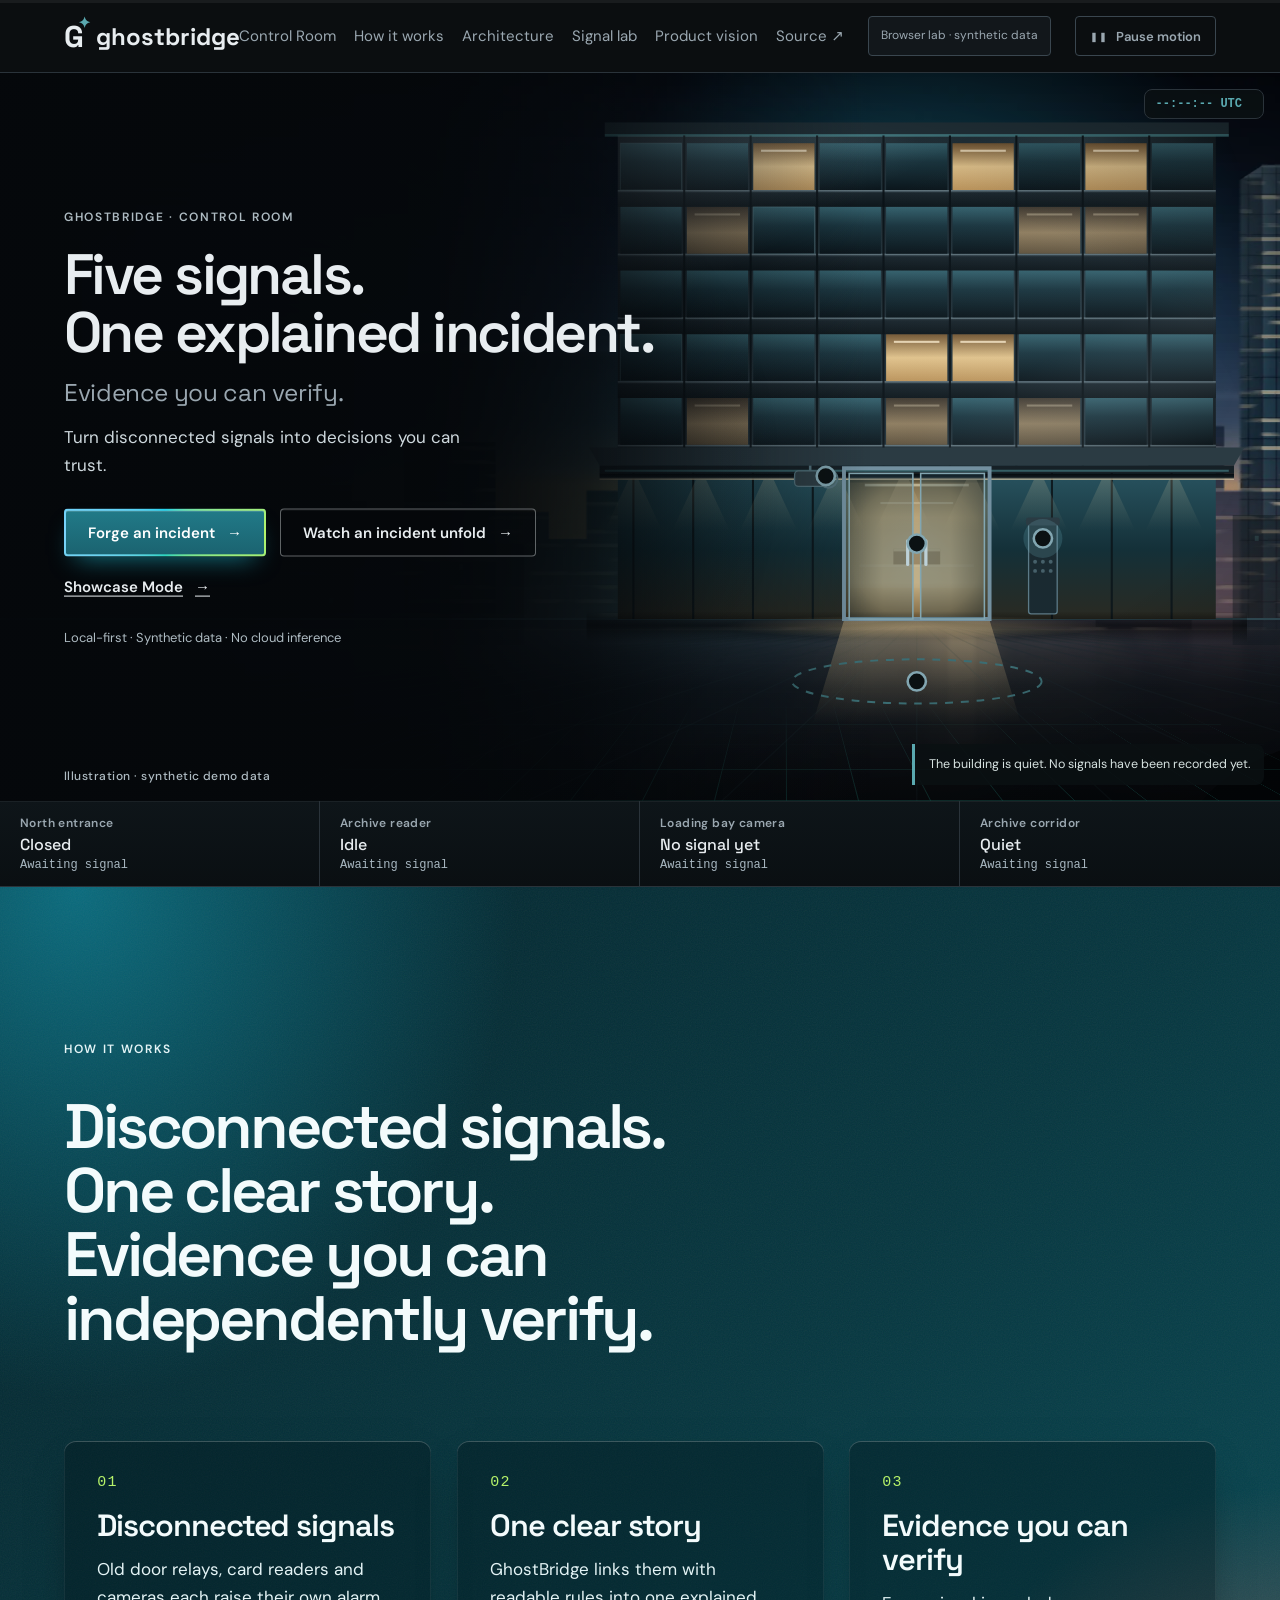
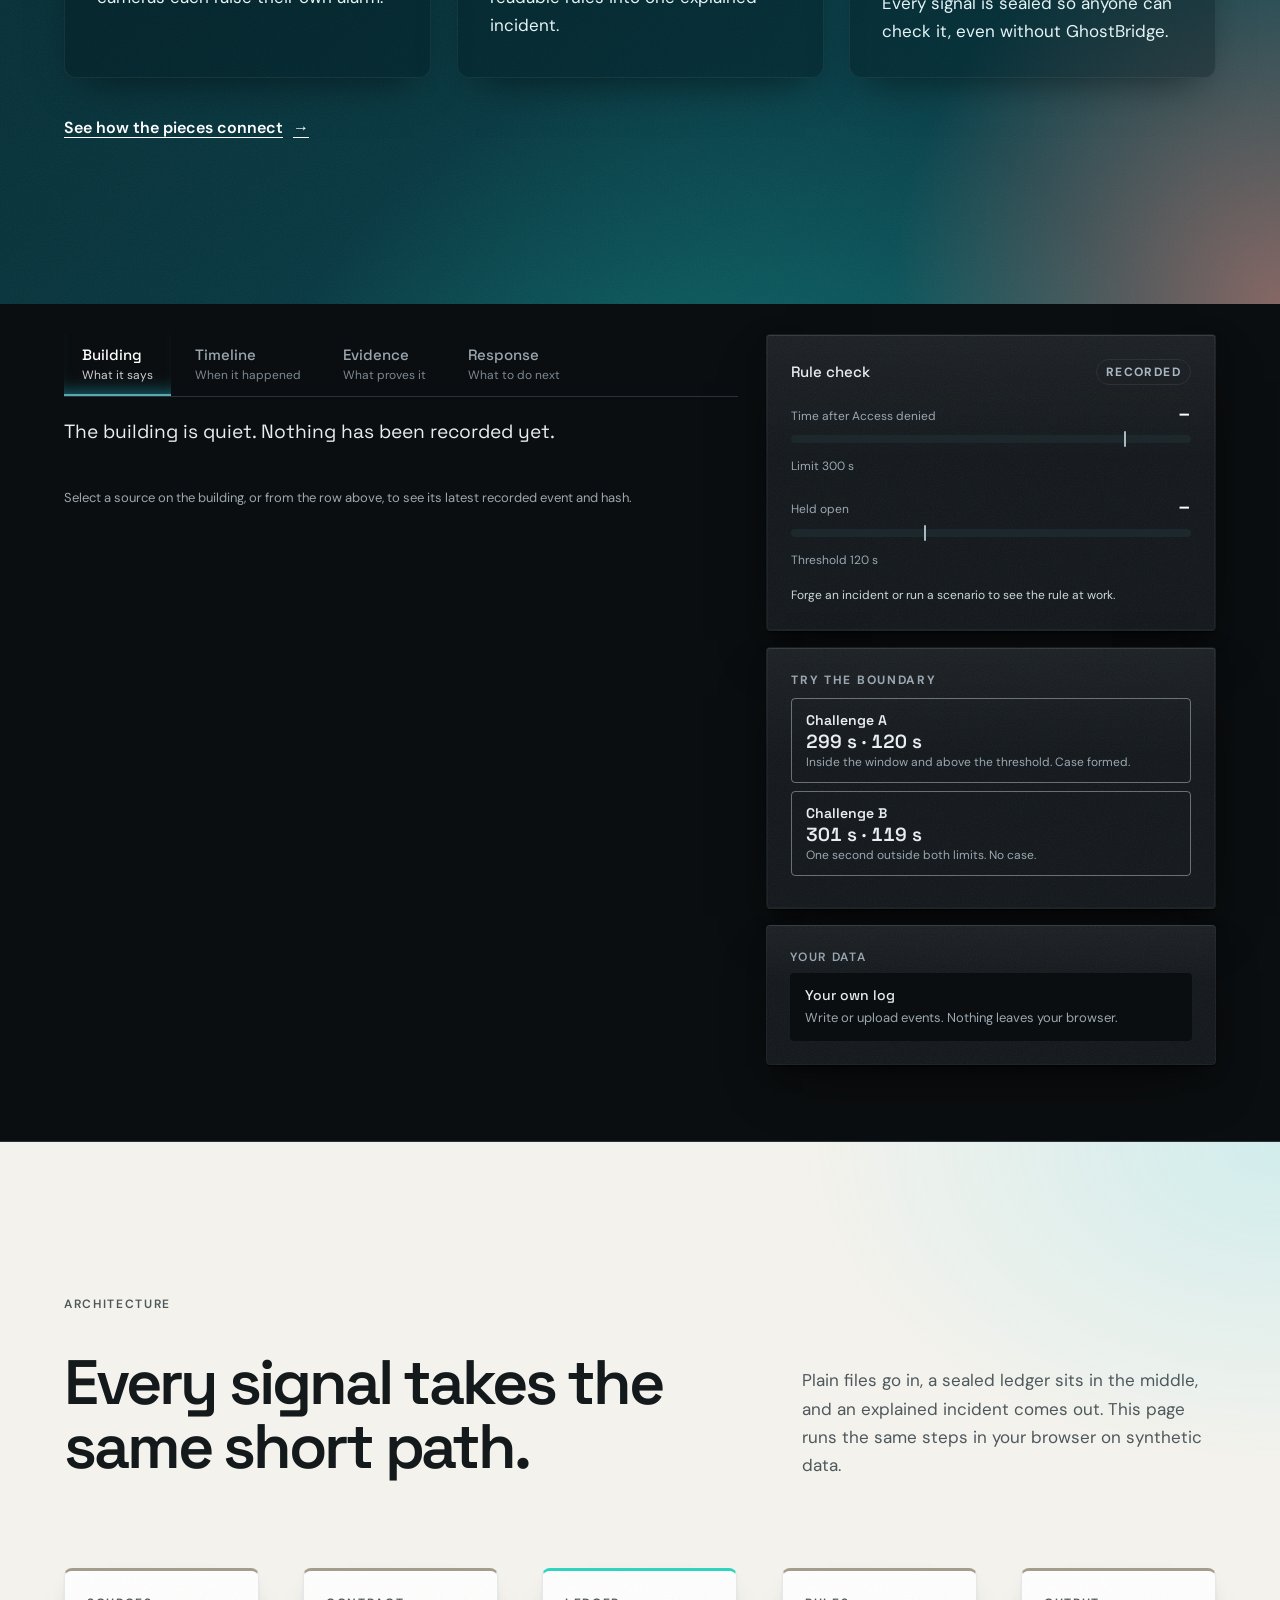
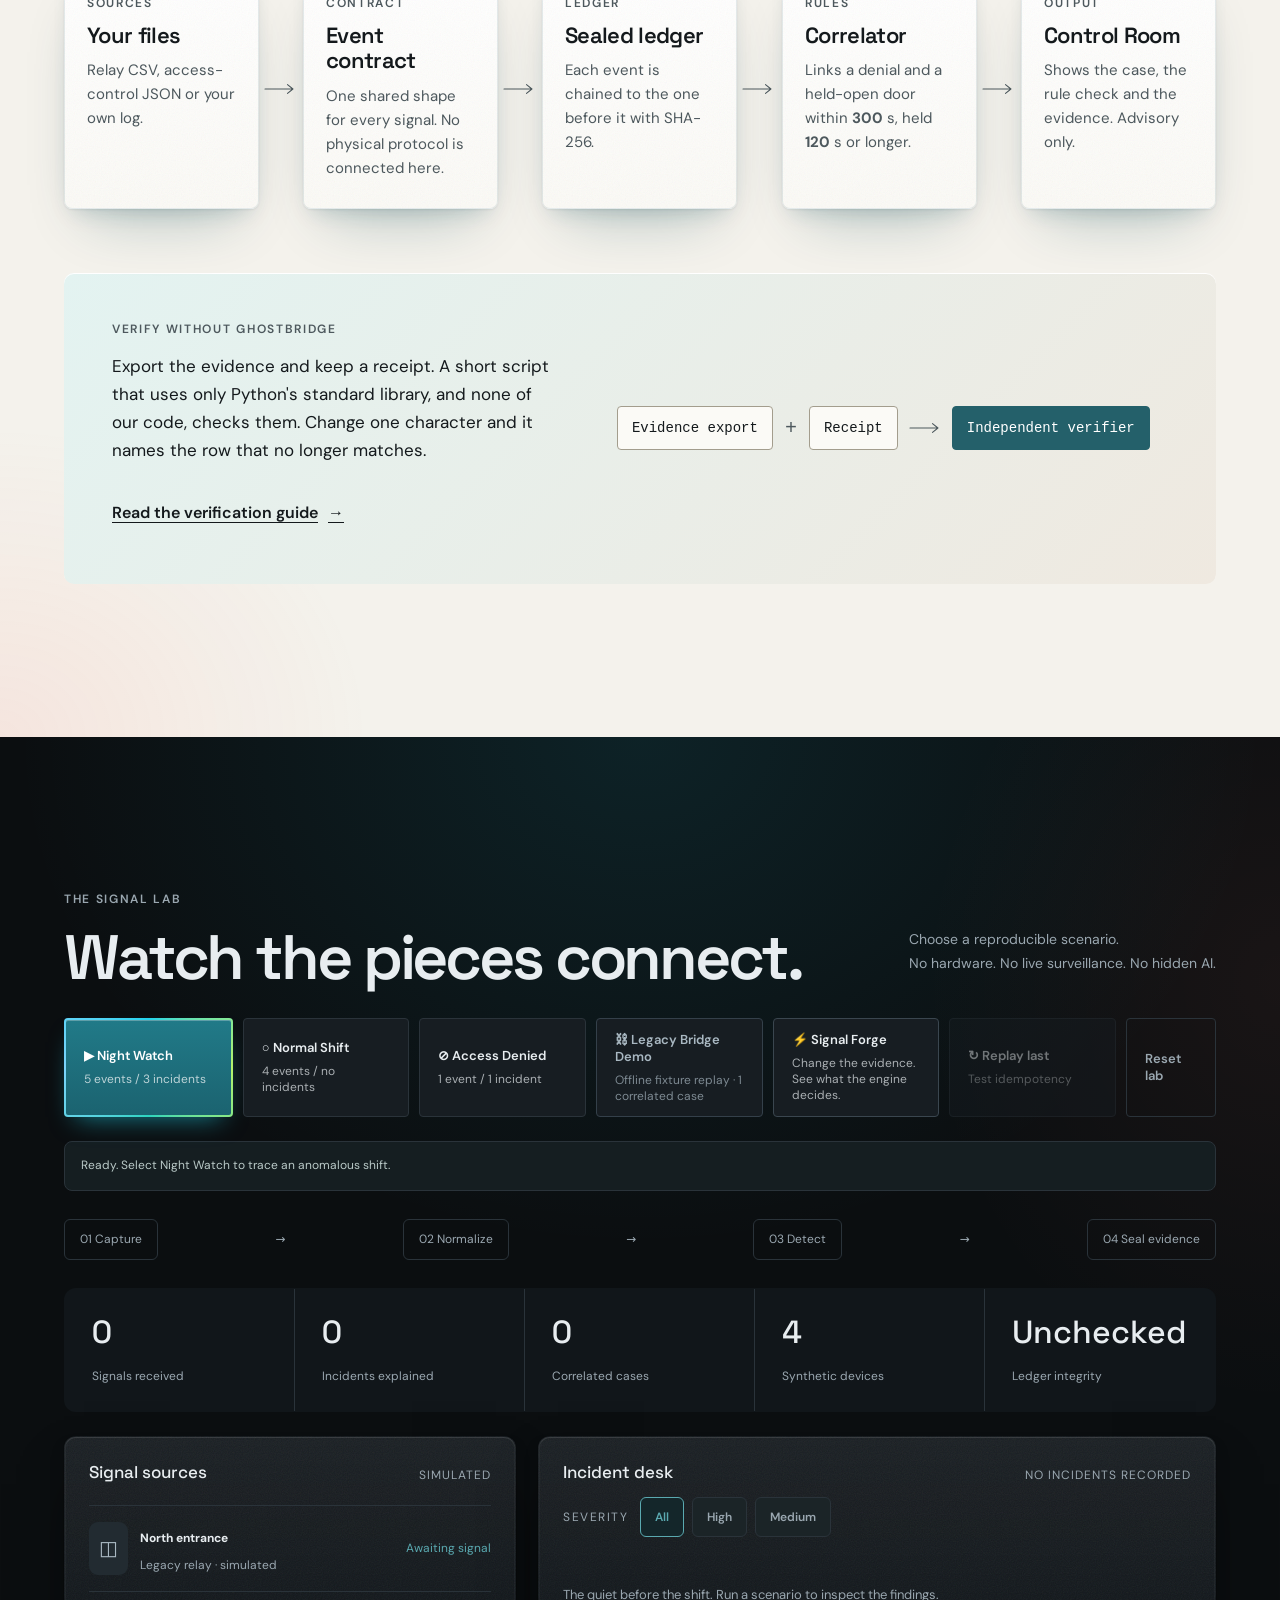
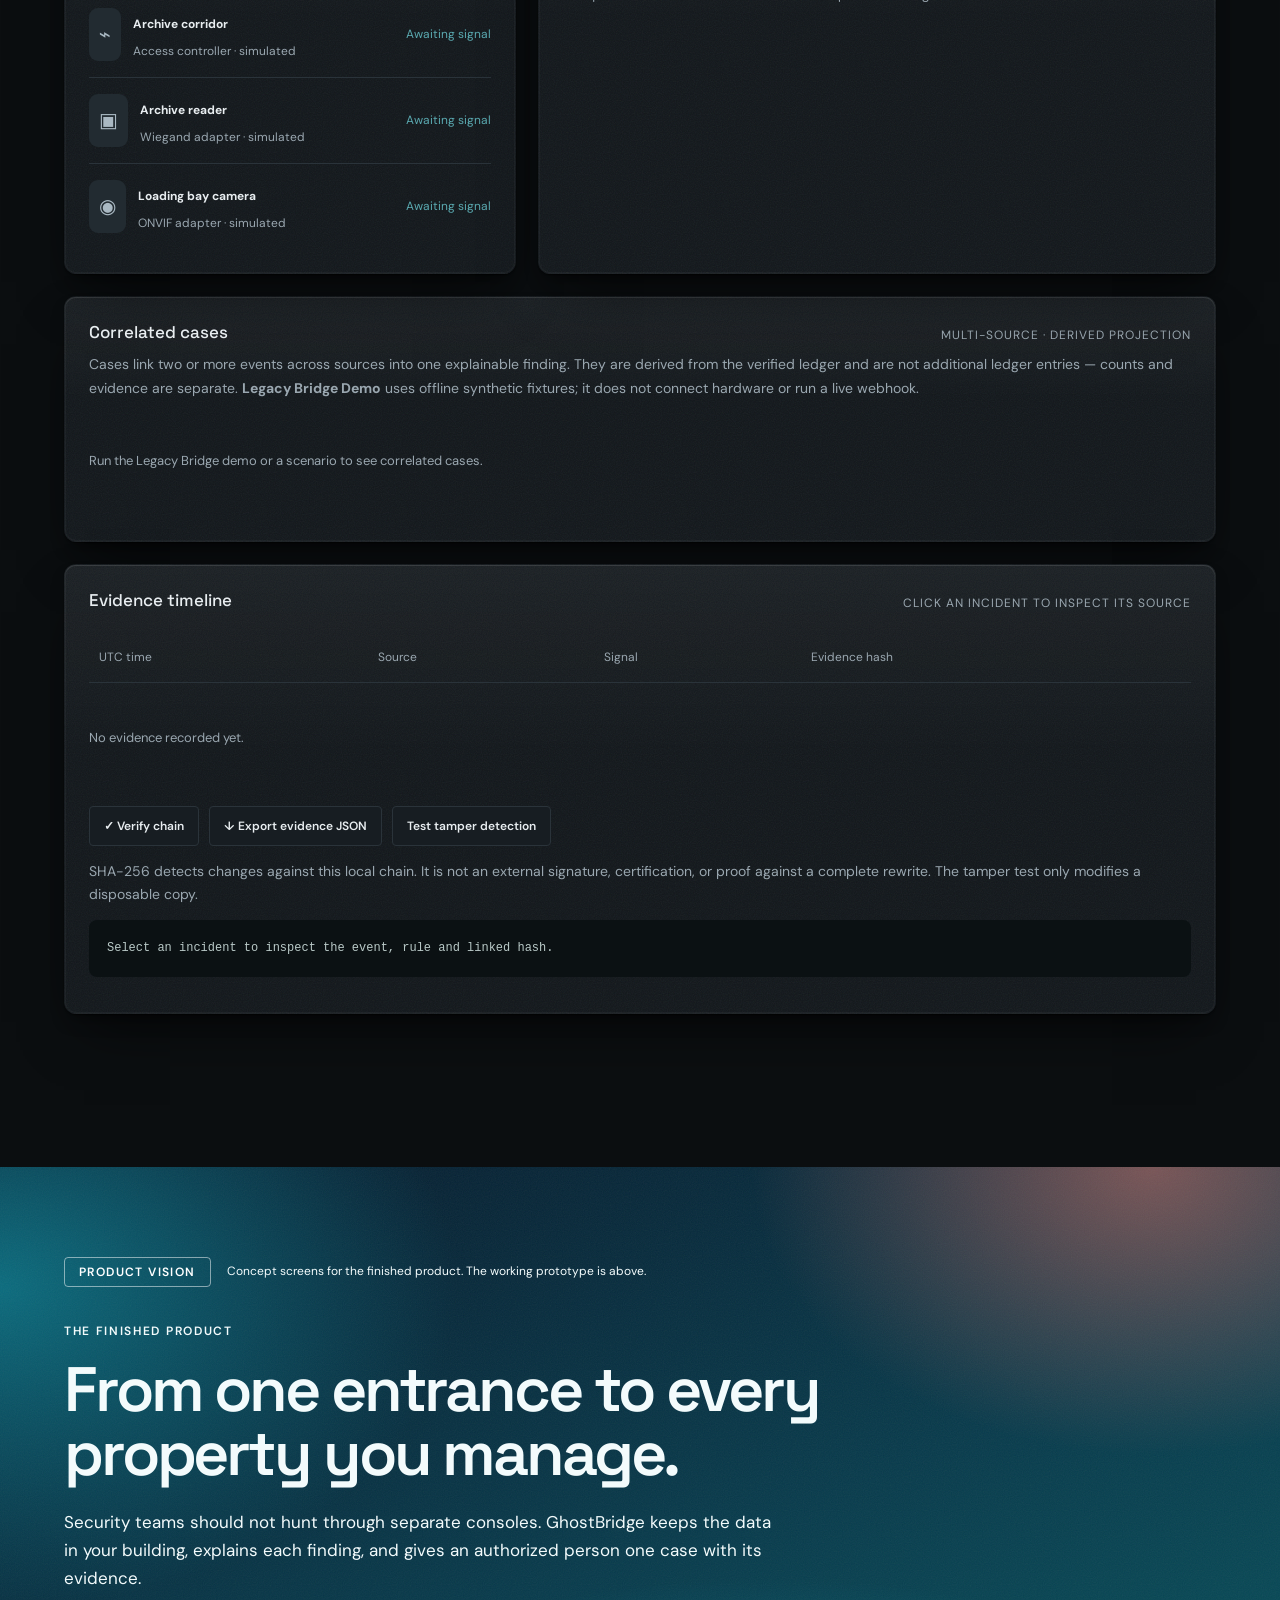
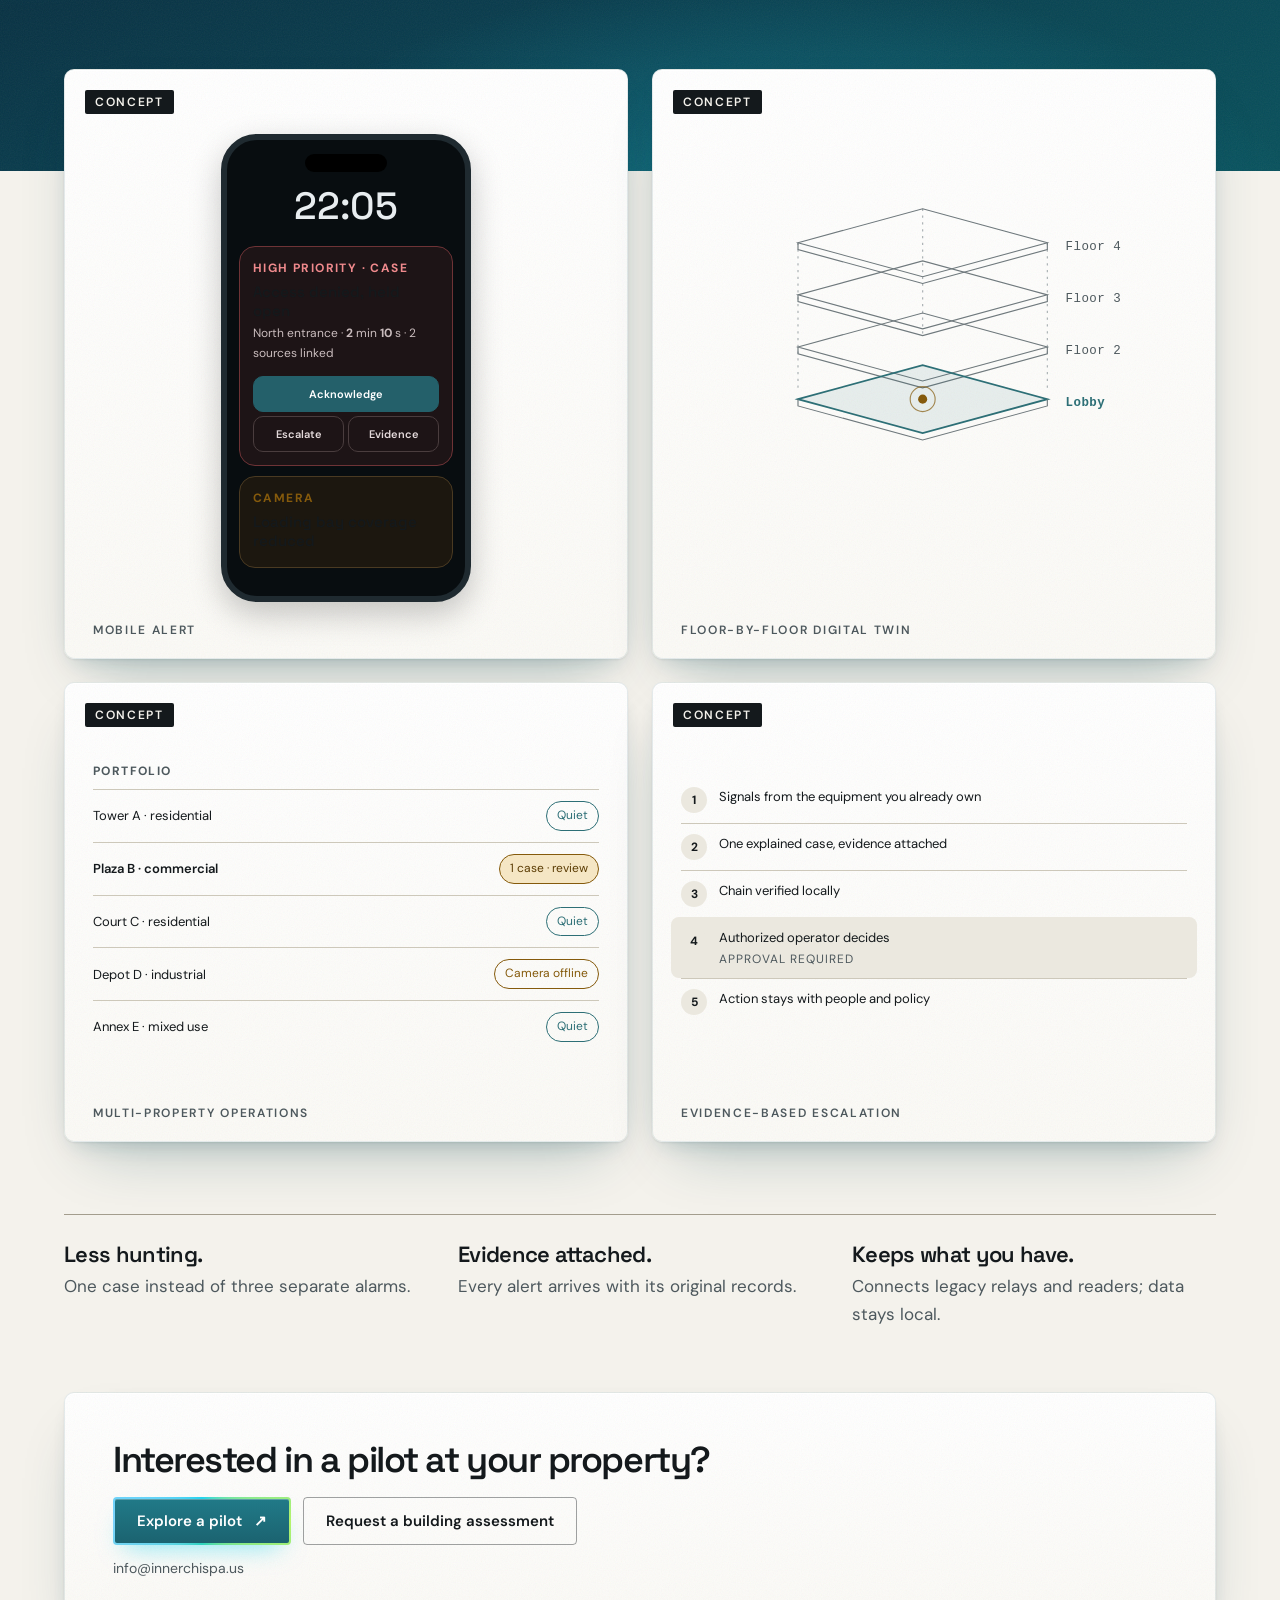
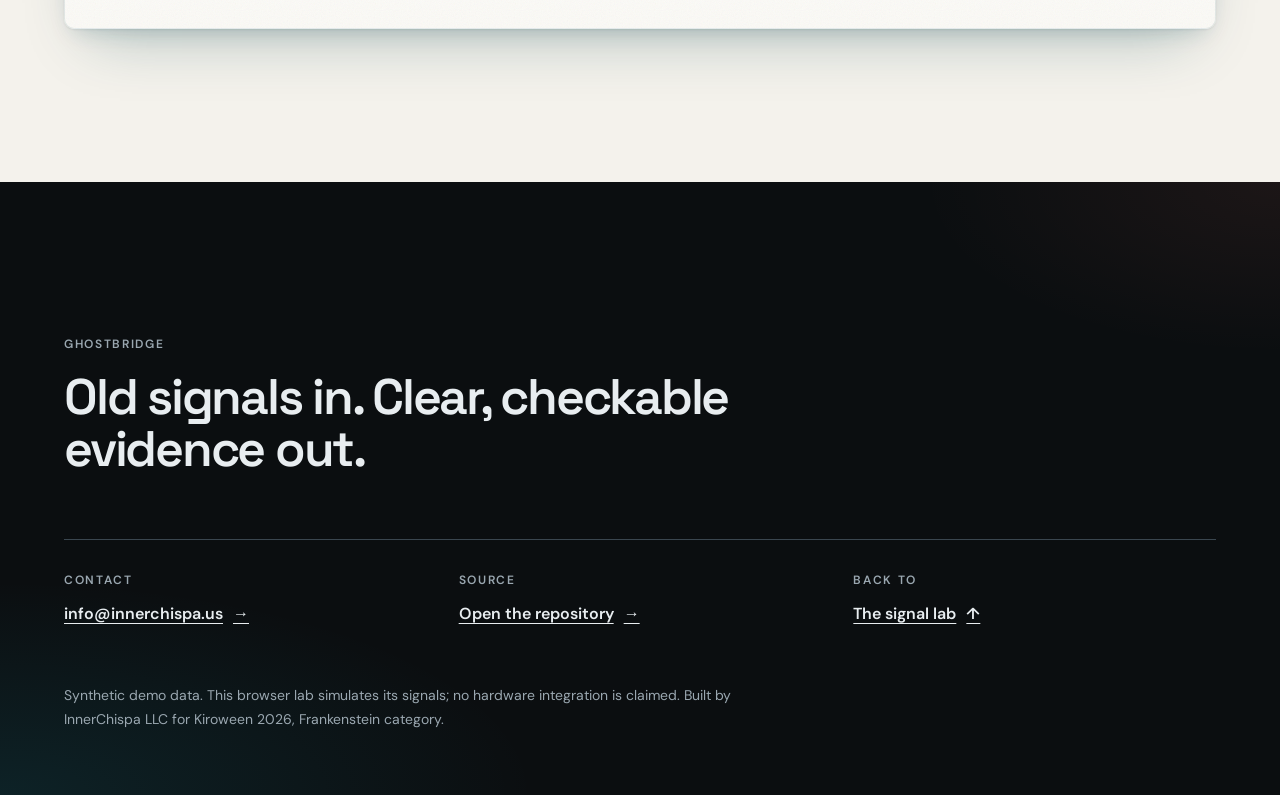
==== commit 2b1b1131: "feat(ui): Phase 10 immersive depth - layered hero, elevation and tilt, vivid fields, scroll-driven m" ====
--- a/docs/index.html
+++ b/docs/index.html
@@ -1,9 +1,9 @@
 <!doctype html>
-<html lang="en"><head><meta charset="utf-8"><meta name="viewport" content="width=device-width,initial-scale=1"><meta name="description" content="GhostBridge turns synthetic legacy building signals into explainable incidents and verifiable evidence. A local-first Kiroween lab."><title>GhostBridge · Signals become evidence</title><link rel="icon" href="data:image/svg+xml,%3Csvg xmlns=%27http://www.w3.org/2000/svg%27 viewBox=%270 0 32 32%27%3E%3Crect width=%2732%27 height=%2732%27 rx=%277%27 fill=%27%230d1114%27/%3E%3Cpath d=%27M16 5l2.2 7.2L25 14l-6.8 2.2L16 23l-2.2-6.8L7 14l6.8-1.8z%27 fill=%27%235aa9b0%27/%3E%3C/svg%3E"><meta name="theme-color" content="#0d1114"><link rel="preload" href="fonts/space-grotesk-latin.woff2" as="font" type="font/woff2" crossorigin><link rel="preload" href="fonts/dm-sans-latin.woff2" as="font" type="font/woff2" crossorigin><link rel="stylesheet" href="styles.css"><link rel="preload" href="img/hero-backdrop-2880.webp" as="image" type="image/webp" media="(min-width:761px)"><link rel="preload" href="img/hero-backdrop-1080.webp" as="image" type="image/webp" media="(max-width:760px)"><link rel="stylesheet" href="control_room.css"><link rel="stylesheet" href="premium.css"><script type="module" src="app.js"></script><script type="module" src="motion.mjs"></script></head>
+<html lang="en"><head><meta charset="utf-8"><meta name="viewport" content="width=device-width,initial-scale=1"><meta name="description" content="GhostBridge turns synthetic legacy building signals into explainable incidents and verifiable evidence. A local-first Kiroween lab."><title>GhostBridge · Signals become evidence</title><link rel="icon" href="data:image/svg+xml,%3Csvg xmlns=%27http://www.w3.org/2000/svg%27 viewBox=%270 0 32 32%27%3E%3Crect width=%2732%27 height=%2732%27 rx=%277%27 fill=%27%230d1114%27/%3E%3Cpath d=%27M16 5l2.2 7.2L25 14l-6.8 2.2L16 23l-2.2-6.8L7 14l6.8-1.8z%27 fill=%27%235aa9b0%27/%3E%3C/svg%3E"><meta name="theme-color" content="#0d1114"><link rel="preload" href="fonts/space-grotesk-latin.woff2" as="font" type="font/woff2" crossorigin><link rel="preload" href="fonts/dm-sans-latin.woff2" as="font" type="font/woff2" crossorigin><link rel="stylesheet" href="styles.css"><link rel="preload" href="img/hero-backdrop-2880.webp" as="image" type="image/webp" media="(min-width:761px)"><link rel="preload" href="img/hero-backdrop-1080.webp" as="image" type="image/webp" media="(max-width:760px)"><link rel="stylesheet" href="control_room.css"><link rel="stylesheet" href="premium.css"><link rel="stylesheet" href="depth.css"><script type="module" src="app.js"></script><script type="module" src="motion.mjs"></script></head>
 <body><a class="skip-link" href="#control-room">Skip to Control Room</a><header><a class="brand" href="./"><span class="logo" aria-hidden="true">G<span>✦</span></span>ghostbridge<span class="edition">KIROWEEN / 2026</span></a><nav><a href="#control-room">Control Room</a><a href="#how">How it works</a><a href="#architecture">Architecture</a><a href="#workspace">Signal lab</a><a href="#vision">Product vision</a><a href="https://github.com/Rafa-Innerchispa/ghostbridge-kiroween-2026">Source &#8599;</a></nav><span class="pill" id="mode">Browser lab · synthetic data</span></header>
 <main><section class="cr" id="control-room" tabindex="-1" aria-labelledby="cr-title" data-mode="building" data-forge="false" data-has-case="false">
 <div class="cr-stage" id="cr-stage" data-idle="true">
-<div class="cr-scene-wrap"><div class="cr-scene" id="cr-scene"></div>
+<div class="cr-scene-wrap"><div class="cr-depth" aria-hidden="true"><i class="cr-aurora"></i><i class="cr-warm"></i><i class="cr-spot"></i></div><div class="cr-scene" id="cr-scene"></div><div class="cr-floor" aria-hidden="true"></div>
 <div class="cr-hud"><span class="cr-clockbox"><span id="cr-clock">--:--:-- UTC</span><span id="cr-elapsed" class="cr-elapsed"></span></span><span class="cr-case-chip" id="cr-case-chip" hidden></span></div>
 <p class="cr-caption" id="cr-caption" role="status" aria-live="polite">The building is quiet. No signals have been recorded yet.</p></div>
 <div class="cr-copy"><p class="eyebrow">GHOSTBRIDGE &middot; CONTROL ROOM</p><h1 id="cr-title">Five signals.<br>One explained incident.<span class="cr-h1-sub">Evidence you can verify.</span></h1><p class="cr-sub">Turn disconnected signals into decisions you can trust.</p>
@@ -62,7 +62,7 @@
 <li class="arch-node"><span class="arch-k">Sources</span><h3>Your files</h3><p>Relay CSV, access-control JSON or your own log.</p><svg class="arch-arrow" viewBox="0 0 44 16" aria-hidden="true" focusable="false"><path d="M0 8H40M33 1.5L41 8l-8 6.5"/></svg></li>
 <li class="arch-node"><span class="arch-k">Contract</span><h3>Event contract</h3><p>One shared shape for every signal. No physical protocol is connected here.</p><svg class="arch-arrow" viewBox="0 0 44 16" aria-hidden="true" focusable="false"><path d="M0 8H40M33 1.5L41 8l-8 6.5"/></svg></li>
 <li class="arch-node arch-seal"><span class="arch-k">Ledger</span><h3>Sealed ledger</h3><p>Each event is chained to the one before it with SHA-256.</p><svg class="arch-arrow" viewBox="0 0 44 16" aria-hidden="true" focusable="false"><path d="M0 8H40M33 1.5L41 8l-8 6.5"/></svg></li>
-<li class="arch-node"><span class="arch-k">Rules</span><h3>Correlator</h3><p>Links a denial and a held-open door within 300 s, held 120 s or longer.</p><svg class="arch-arrow" viewBox="0 0 44 16" aria-hidden="true" focusable="false"><path d="M0 8H40M33 1.5L41 8l-8 6.5"/></svg></li>
+<li class="arch-node"><span class="arch-k">Rules</span><h3>Correlator</h3><p>Links a denial and a held-open door within <b class="num">300</b> s, held <b class="num">120</b> s or longer.</p><svg class="arch-arrow" viewBox="0 0 44 16" aria-hidden="true" focusable="false"><path d="M0 8H40M33 1.5L41 8l-8 6.5"/></svg></li>
 <li class="arch-node"><span class="arch-k">Output</span><h3>Control Room</h3><p>Shows the case, the rule check and the evidence. Advisory only.</p></li>
 </ol>
 <div class="arch-verify"><div><p class="eyebrow">Verify without GhostBridge</p><p class="arch-verify-text">Export the evidence and keep a receipt. A short script that uses only Python's standard library, and none of our code, checks them. Change one character and it names the row that no longer matches.</p><p class="band-link"><a class="arrow-link" href="verify/README.md">Read the verification guide</a></p></div>
@@ -89,10 +89,10 @@
 <section class="panel reconstruction" id="reconstruction" aria-label="Interactive case reconstruction" tabindex="-1" hidden></section>
 <section class="panel timeline"><h3>Evidence timeline <span>CLICK AN INCIDENT TO INSPECT ITS SOURCE</span></h3><div class="table-wrap"><table><thead><tr><th>UTC time</th><th>Source</th><th>Signal</th><th>Evidence hash</th></tr></thead><tbody id="timeline"></tbody></table></div><p class="empty" id="timeline-empty">No evidence recorded yet.</p><div class="evidence-actions"><button id="verify">✓ Verify chain</button><button id="export">↓ Export evidence JSON</button><button id="tamper">Test tamper detection</button></div><p class="fine">SHA-256 detects changes against this local chain. It is not an external signature, certification, or proof against a complete rewrite. The tamper test only modifies a disposable copy.</p><pre id="inspection" aria-live="polite">Select an incident to inspect the event, rule and linked hash.</pre></section></section>
 <section class="vision band band-light" id="vision" aria-labelledby="vision-title"><div class="band-in">
-<div class="vision-bar"><span class="vision-flag">PRODUCT VISION</span><span>Concept screens for the finished product. The working prototype is above.</span></div>
-<div class="vision-head"><p class="eyebrow">The finished product</p><h2 id="vision-title">From one entrance to every property you manage.</h2><p>Security teams should not hunt through separate consoles. GhostBridge keeps the data in your building, explains each finding, and gives an authorized person one case with its evidence.</p></div>
+<div class="vision-hero"><div class="vision-bar"><span class="vision-flag">PRODUCT VISION</span><span>Concept screens for the finished product. The working prototype is above.</span></div>
+<div class="vision-head"><p class="eyebrow">The finished product</p><h2 id="vision-title">From one entrance to every property you manage.</h2><p>Security teams should not hunt through separate consoles. GhostBridge keeps the data in your building, explains each finding, and gives an authorized person one case with its evidence.</p></div></div>
 <div class="vision-stage">
-<figure class="v-phone"><span class="concept-chip">Concept</span><div class="v-phone-frame"><div class="v-phone-notch"></div><div class="v-phone-body"><p class="v-time">22:05</p><div class="v-alert"><p class="v-alert-flag">HIGH PRIORITY &middot; CASE</p><h3>Access denied, held open</h3><p>North entrance &middot; 2 min 10 s &middot; 2 sources linked</p><div class="v-alert-actions"><span class="v-btn v-btn-main">Acknowledge</span><span class="v-btn">Escalate</span><span class="v-btn">Evidence</span></div></div><div class="v-alert v-alert-dim"><p class="v-alert-flag">CAMERA</p><h3>Loading bay coverage reduced</h3></div></div></div><figcaption>Mobile alert</figcaption></figure>
+<figure class="v-phone"><span class="concept-chip">Concept</span><div class="v-phone-frame"><div class="v-phone-notch"></div><div class="v-phone-body"><p class="v-time">22:05</p><div class="v-alert"><p class="v-alert-flag">HIGH PRIORITY &middot; CASE</p><h3>Access denied, held open</h3><p>North entrance &middot; <b class="num">2</b> min <b class="num">10</b> s &middot; 2 sources linked</p><div class="v-alert-actions"><span class="v-btn v-btn-main">Acknowledge</span><span class="v-btn">Escalate</span><span class="v-btn">Evidence</span></div></div><div class="v-alert v-alert-dim"><p class="v-alert-flag">CAMERA</p><h3>Loading bay coverage reduced</h3></div></div></div><figcaption>Mobile alert</figcaption></figure>
 <figure class="v-twin"><span class="concept-chip">Concept</span><svg viewBox="0 0 360 300" role="img" aria-label="Concept: floor-by-floor digital twin with the lobby highlighted"><g class="v-shaft"><path d="M60 58V190M280 58V190M170 28V142" /></g>
 <g class="v-slab"><path d="M60 58 L170 28 L280 58 L170 88 Z"/><path d="M60 58 V64 L170 94 L280 64 V58" class="side-l"/><text x="296" y="64">Floor 4</text></g>
 <g class="v-slab" transform="translate(0 46)"><path d="M60 58 L170 28 L280 58 L170 88 Z"/><path d="M60 58 V64 L170 94 L280 64 V58" class="side-l"/><text x="296" y="64">Floor 3</text></g>
--- a/docs/depth.css
+++ b/docs/depth.css
@@ -0,0 +1,202 @@
+/* GhostBridge Phase 10 "Immersive depth". Additive layer, loaded after premium.css.
+   Rules of this file:
+   - Static art (elevation, colour fields, hero light layers) is always drawn. It is the meaningful equivalent when motion is off.
+   - Every animation and every pointer/scroll transform is gated by  :root[data-motion="on"]  AND  prefers-reduced-motion:no-preference.
+     motion.mjs sets data-motion; "Pause motion" and the system setting both resolve to "off", which shows final values at once.
+   - Only transform / opacity / clip-path animate (one exception: the --ang border sweep on a hovered primary button).
+   - Hero light reacts only to attributes that applyScene() derives from ledger rows (data-reader, data-door, data-camera, data-presence, data-case).
+   - Colour meaning: teal/cyan/lime = verified evidence, amber = actionable risk (from the scene), red = failed integrity (untouched here), ember = decoration only.
+   - No third-party requests. The grain texture is an inline data URI. */
+@property --ang{syntax:'<angle>';inherits:false;initial-value:0deg}
+:root{
+--cy:#22d3ee;--teal:#2dd4bf;--lime:#b6f36a;--ember:#ff7f6e;--amber-live:#f0a93a;
+--spring:cubic-bezier(.34,1.56,.64,1);--ease-out:cubic-bezier(.16,1,.3,1);
+--band-pad:clamp(88px,12vw,196px);
+--grain:url("data:image/svg+xml,%3Csvg xmlns='http://www.w3.org/2000/svg' width='140' height='140'%3E%3Cfilter id='n'%3E%3CfeTurbulence type='fractalNoise' baseFrequency='.85' numOctaves='2' stitchTiles='stitch'/%3E%3C/filter%3E%3Crect width='100%25' height='100%25' filter='url(%23n)' opacity='.07'/%3E%3C/svg%3E");
+--elev-dark:inset 0 1px 0 rgb(255 255 255 / .08),inset 0 0 0 1px rgb(255 255 255 / .035),0 1px 1px rgb(0 0 0 / .5),0 10px 18px -8px rgb(0 0 0 / .55),0 28px 56px -20px rgb(0 0 0 / .6);
+--elev-light:inset 0 1px 0 #fff,0 1px 2px rgb(16 40 46 / .08),0 10px 22px -10px rgb(16 70 80 / .22),0 30px 60px -26px rgb(16 70 80 / .32)}
+
+/* ================= type and space: bigger, calmer ================= */
+.band h2,.workspace h2{font-size:clamp(36px,4.9vw,68px);line-height:1.02;letter-spacing:-.05em}
+.band-head h2{max-width:17em}
+.arch-flow,.steps{margin-top:clamp(56px,7vw,96px)}
+.steps{border-top:0;padding-top:0;gap:clamp(16px,2vw,28px)}
+
+/* ================= focus and active glow ================= */
+button:focus-visible,a:focus-visible,[role="tab"]:focus-visible,input:focus-visible,textarea:focus-visible{box-shadow:0 0 0 6px rgb(34 211 238 / .22)}
+.cr-tabs [role="tab"].is-active{box-shadow:inset 0 -14px 18px -14px rgb(34 211 238 / .55)}
+.cr-node[aria-pressed="true"]{box-shadow:inset 0 0 0 1px rgb(34 211 238 / .45),0 0 28px -8px rgb(34 211 238 / .55)}
+
+/* ================= elevation: dark operations surfaces ================= */
+.workspace{background:radial-gradient(70% 36% at 50% 0,rgb(34 211 238 / .10),transparent 70%),radial-gradient(40% 30% at 100% 12%,rgb(255 127 110 / .06),transparent 70%),var(--ink-950)}
+.workspace .panel,.cr-rules,.cr-challenges,.cr-byo,.cr-tm,.cr-tl-lab,.cr-rc,.cr-outcome,.cr-ev-item{
+ background:var(--grain),linear-gradient(180deg,rgb(255 255 255 / .04),rgb(255 255 255 / 0) 42%),var(--ink-900);box-shadow:var(--elev-dark)}
+.cr-ev-item{border-radius:6px}
+.cr-drawer .forge-panel{box-shadow:var(--elev-dark),0 0 60px -20px rgb(34 211 238 / .35)}
+.cr-strip{background:linear-gradient(180deg,#0e1519,#0a0f12);box-shadow:inset 0 1px 0 rgb(255 255 255 / .05)}
+
+/* ================= elevation: light story surfaces ================= */
+#architecture.band-light{background:radial-gradient(52% 38% at 100% 0,rgb(34 211 238 / .17),transparent 72%),radial-gradient(40% 36% at 0 100%,rgb(255 127 110 / .11),transparent 72%),var(--paper)}
+.arch-node,.vision figure,.v-cta{background:var(--grain),linear-gradient(180deg,#fff,var(--card));border-color:rgb(16 70 80 / .10);box-shadow:var(--elev-light)}
+.arch-node{border-radius:8px;border-top:3px solid var(--border-strong)}.arch-seal{border-top-color:var(--teal)}
+.vision figure,.v-cta{border-radius:10px}
+.arch-verify{background:linear-gradient(135deg,#e3f3f1,#efe9e0);border-radius:10px;box-shadow:inset 0 1px 0 #fff}
+
+/* chain: a visible link joins each ledger row to the next (static; it grows in when motion is on) */
+.cr-ev-item{position:relative}
+.cr-ev-item:not(:last-child)::after{content:'';position:absolute;left:21px;top:100%;width:2px;height:8px;pointer-events:none;background:linear-gradient(var(--lime),var(--teal));opacity:.9;transform-origin:50% 0}
+
+/* ================= vivid moment 1: How it works ================= */
+/* Text colours are re-pointed to light tokens. Brightest field colour is #0a6b7d (white 5.6:1, #e4f4f6 5.0:1). */
+#how.band-light{--text:#f3fbfc;--text-muted:#e4f4f6;--accent:#8ff5e4;--border:rgb(255 255 255 / .18);--border-strong:rgb(255 255 255 / .32);--focus:#fff;color-scheme:dark;
+ position:relative;overflow:hidden;isolation:isolate;color:var(--text);
+ background:radial-gradient(52% 76% at 6% 0,#0a6b7d 0%,transparent 66%),radial-gradient(46% 62% at 100% 100%,rgb(255 127 110 / .5) 0%,transparent 66%),radial-gradient(54% 70% at 56% 125%,rgb(20 184 166 / .4) 0%,transparent 70%),linear-gradient(135deg,#04242c,#06363f 55%,#084a55)}
+#how::before{content:'';position:absolute;inset:0;z-index:-1;pointer-events:none;background:var(--grain);opacity:.9}
+#how .steps li{padding:clamp(22px,2.6vw,36px);background:rgb(2 20 25 / .34);border:0;border-radius:12px;box-shadow:inset 0 1px 0 rgb(255 255 255 / .16),inset 0 0 0 1px rgb(255 255 255 / .06),0 18px 40px -18px rgb(0 0 0 / .55);position:relative}
+#how .steps li+li{padding:clamp(22px,2.6vw,36px);border-left:0}
+#how .step-n{font-size:15px;color:var(--lime)}
+#how .steps h3{font-size:clamp(24px,2.4vw,32px)}
+#how .steps p{max-width:32ch}
+#how .arrow-link{color:#fff}
+
+/* ================= vivid moment 2: Product vision ================= */
+.vision{overflow-x:clip;--vtop:clamp(56px,7vw,112px)}
+/* background-color: the brightest colour of the field drawn by ::before (worst case for white text, 5.6:1). It is hidden under
+   the full-bleed field, and it is what contrast checks and a browser without the pseudo-element see. */
+.vision-hero{position:relative;isolation:isolate;padding-bottom:clamp(120px,14vw,200px);color:var(--text);background-color:#0a6b7d;
+ --text:#f3fbfc;--text-muted:#e4f4f6;--accent:#8ff5e4;--border:rgb(255 255 255 / .2);--border-strong:rgb(255 255 255 / .34);--focus:#fff}
+.vision-hero::before{content:'';position:absolute;z-index:-1;left:50%;width:100vw;margin-left:-50vw;top:calc(-1 * var(--vtop));bottom:0;pointer-events:none;
+ background:var(--grain),radial-gradient(46% 70% at 90% 0,rgb(255 127 110 / .46),transparent 68%),radial-gradient(54% 80% at 0 20%,#0a6b7d,transparent 66%),radial-gradient(60% 60% at 60% 110%,rgb(34 211 238 / .32),transparent 70%),linear-gradient(160deg,#061a2c,#073a4b 58%,#07505b)}
+.vision-hero .vision-flag{color:#fff;border-color:rgb(255 255 255 / .5)}
+.vision-hero .vision-bar>span:last-child,.vision-hero .vision-head p{color:var(--text)}
+.vision-hero .eyebrow{color:var(--text-muted)}
+.vision-hero .vision-head h2{max-width:16em}
+.vision .vision-stage{position:relative;z-index:1;margin-top:calc(-1 * clamp(72px,8vw,120px));padding-top:0}
+.vision figure{background:var(--grain),linear-gradient(180deg,#fff,var(--card))}
+.v-outcomes li{background:none}
+.v-cta{position:relative}
+
+/* ================= footer ================= */
+footer.foot{background:radial-gradient(60% 50% at 0 100%,rgb(34 211 238 / .10),transparent 70%),radial-gradient(40% 40% at 100% 0,rgb(255 127 110 / .07),transparent 70%),var(--ink-950)}
+
+/* ================= primary actions: layered fill + gradient border ================= */
+.cr-cta .primary,.v-cta .primary,.scenario-bar .primary,#forge-run{
+ border:2px solid transparent;
+ background:linear-gradient(180deg,#217a88,#1b6370) padding-box,conic-gradient(from var(--ang),#22d3ee,#b6f36a,#2dd4bf,#7dd3fc,#22d3ee) border-box;
+ color:#fff;box-shadow:inset 0 1px 0 rgb(255 255 255 / .28),0 12px 26px -12px rgb(34 211 238 / .6)}
+.cr-cta .primary:hover,.v-cta .primary:hover,.scenario-bar .primary:hover,#forge-run:hover{
+ background:linear-gradient(180deg,#1b6370,#165562) padding-box,conic-gradient(from var(--ang),#22d3ee,#b6f36a,#2dd4bf,#7dd3fc,#22d3ee) border-box;
+ border-color:transparent;box-shadow:inset 0 1px 0 rgb(255 255 255 / .28),0 16px 34px -10px rgb(34 211 238 / .75)}
+.cr-cta .secondary{box-shadow:inset 0 1px 0 rgb(255 255 255 / .08)}
+
+/* ================= hero depth layers (static equivalent) ================= */
+.cr-depth,.cr-floor{position:absolute;pointer-events:none}
+.cr-depth{inset:0;overflow:hidden}
+.cr-depth i{position:absolute;display:block;pointer-events:none}
+.cr-aurora{inset:-12% -6% -12% 18%;background:radial-gradient(42% 52% at 62% 32%,rgb(34 211 238 / .30),transparent 70%),radial-gradient(34% 44% at 40% 62%,rgb(45 212 191 / .20),transparent 72%),radial-gradient(28% 40% at 88% 78%,rgb(255 127 110 / .20),transparent 72%)}
+.cr-warm{inset:auto 6% 0 34%;height:58%;background:radial-gradient(50% 60% at 50% 100%,rgb(255 127 110 / .30),transparent 72%);opacity:.55;transition:opacity .7s var(--ease-out)}
+.cr-spot{left:0;top:0;width:520px;height:520px;margin:-260px 0 0 -260px;background:radial-gradient(closest-side,rgb(143 245 228 / .20),transparent);opacity:0;transition:opacity .4s}
+.cr-floor{left:22%;right:-8%;bottom:0;height:34%;transform-origin:50% 100%;transform:perspective(520px) rotateX(64deg);
+ background:repeating-linear-gradient(90deg,rgb(45 212 191 / .55) 0 1px,transparent 1px 72px),repeating-linear-gradient(0deg,rgb(45 212 191 / .55) 0 1px,transparent 1px 54px);
+ -webkit-mask-image:linear-gradient(to top,#000 0,transparent 92%);mask-image:linear-gradient(to top,#000 0,transparent 92%);opacity:.3;transition:opacity .7s var(--ease-out)}
+/* light reacts to derived scene state: amber = actionable risk, teal/lime = linked case with evidence */
+.cr-stage:has(.cr-svg:is([data-reader="denied"],[data-door="held"],[data-camera="offline"],[data-presence="long"])) .cr-warm{opacity:1;background:radial-gradient(50% 60% at 50% 100%,rgb(240 169 58 / .46),transparent 72%)}
+/* An open case is actionable, so the stage light turns amber (the semantic colour for actionable incidents), never green. */
+.cr-stage:has(.cr-svg[data-case="on"]) .cr-floor{opacity:.5}
+.cr-stage:has(.cr-svg[data-case="on"]) .cr-aurora{background:radial-gradient(42% 52% at 62% 32%,rgb(45 212 191 / .30),transparent 70%),radial-gradient(34% 44% at 40% 62%,rgb(240 169 58 / .20),transparent 72%)}
+@media(max-width:760px){.cr-floor,.cr-spot{display:none}.cr-aurora{inset:-10%}.cr-warm{inset:auto 0 0 0}}
+
+/* ================= sticky section progress ================= */
+.d-progress{position:fixed;z-index:60;left:0;right:0;top:0;height:3px;pointer-events:none;background:rgb(255 255 255 / .06)}
+.d-progress i{display:block;height:100%;transform-origin:0 50%;transform:scaleX(0);background:linear-gradient(90deg,var(--cy),var(--teal) 55%,var(--lime))}
+.d-rail{position:fixed;z-index:60;right:6px;top:50%;transform:translateY(-50%);display:none;flex-direction:column;gap:0;margin:0;padding:6px 0;list-style:none}
+.d-rail a{position:relative;display:flex;align-items:center;justify-content:center;width:40px;height:40px;text-decoration:none}
+.d-rail a::before{content:'';width:10px;height:10px;border-radius:50%;background:#0b0e10;border:2px solid #9fb2b9;box-shadow:0 0 0 3px rgb(11 14 16 / .55);transition:transform .35s var(--spring),background .25s,border-color .25s}
+.d-rail a[aria-current="location"]::before{background:var(--lime);border-color:var(--lime);transform:scale(1.35);box-shadow:0 0 0 3px rgb(11 14 16 / .55),0 0 14px 2px rgb(182 243 106 / .6)}
+.d-rail a span{position:absolute;right:44px;top:50%;transform:translate(8px,-50%);padding:6px 10px;border-radius:6px;background:#0b0e10;color:#f3fbfc;font:600 13px/1.2 'DM Sans',sans-serif;white-space:nowrap;opacity:0;pointer-events:none;box-shadow:0 8px 24px -8px rgb(0 0 0 / .6)}
+.d-rail a:is(:hover,:focus-visible) span{opacity:1;transform:translate(0,-50%);transition:opacity .2s,transform .3s var(--ease-out)}
+.d-rail a:focus-visible{outline:2px solid #fff;outline-offset:-2px;border-radius:50%}
+/* Only where there is a real gutter: at 1440 the rail would sit on the hero building. */
+@media(min-width:1600px){.d-rail{display:flex}}
+
+/* ================= MOTION (everything below is gated) ================= */
+@media(prefers-reduced-motion:no-preference){
+@keyframes cam-drift{from{translate:-6px 2px;scale:1.035}to{translate:9px -5px;scale:1.055}}
+@keyframes aurora-drift{from{translate:-2% 1%;scale:1}to{translate:3% -2%;scale:1.08}}
+@keyframes ang-spin{to{--ang:360deg}}
+@keyframes panel-in{from{opacity:0;translate:0 14px}to{opacity:1;translate:0 0}}
+@keyframes row-in{from{opacity:0;translate:0 12px}to{opacity:1;translate:0 0}}
+@keyframes fade-in{from{opacity:0}to{opacity:1}}
+@keyframes decode{from{clip-path:inset(0 100% 0 0);color:var(--lime)}65%{color:var(--lime)}to{clip-path:inset(0 0 0 0)}}
+@keyframes link-grow{from{transform:scaleY(0);opacity:0}to{transform:scaleY(1);opacity:.9}}
+@keyframes tick{0%{transform:scale(1)}35%{transform:scale(1.14);text-shadow:0 0 18px rgb(34 211 238 / .75)}100%{transform:scale(1)}}
+@keyframes pulse-x{0%{opacity:0;transform:translateX(0) scale(.6)}25%{opacity:1}100%{opacity:0;transform:translateX(26px) scale(1)}}
+@keyframes pulse-y{0%{opacity:0;transform:translateY(0) scale(.6)}25%{opacity:1}100%{opacity:0;transform:translateY(26px) scale(1)}}
+@keyframes rev{from{opacity:0;translate:0 34px}to{opacity:1;translate:0 0}}
+
+/* --- hero camera: pointer + scroll parallax over real layers; slow drift only while the hero is on screen --- */
+@media(min-width:761px){
+ :root[data-motion="on"] .cr-scene-wrap{perspective:1600px}
+ :root[data-motion="on"] .cr-scene{transform:translate3d(calc(var(--hx,0) * -9px),calc(var(--hy,0) * -4px + var(--hs,0) * -34px),0) rotateY(calc(var(--hx,0) * -1.7deg)) rotateX(calc(var(--hy,0) * 1.2deg));transition:transform .6s var(--ease-out);will-change:transform}
+ :root[data-motion="on"] .cr-scene-wrap::before{transform:translate3d(calc(var(--hx,0) * 7px),calc(var(--hy,0) * 3px + var(--hs,0) * 56px),0) scale(1.06);transition:transform .8s var(--ease-out)}
+ :root[data-motion="on"] .cr-aurora{transform:translate3d(calc(var(--hx,0) * 22px),calc(var(--hy,0) * 10px + var(--hs,0) * 80px),0);transition:transform .9s var(--ease-out)}
+ :root[data-motion="on"] .cr-floor{transform:perspective(520px) rotateX(64deg) translate3d(calc(var(--hx,0) * -14px),calc(var(--hs,0) * -18px),0);transition:transform .7s var(--ease-out),opacity .7s var(--ease-out)}
+ :root[data-motion="on"] .cr-stage[data-live="true"] .cr-scene{animation:cam-drift 26s ease-in-out infinite alternate}
+ :root[data-motion="on"] .cr-stage[data-live="true"] .cr-aurora{animation:aurora-drift 22s ease-in-out infinite alternate}
+ :root[data-motion="on"] .cr-stage.is-hot .cr-spot{opacity:1;transform:translate3d(var(--mx,0px),var(--my,0px),0)}
+ :root[data-motion="on"] .cr-spot{transform:translate3d(var(--mx,0px),var(--my,0px),0)}
+}
+
+/* --- primary action: border sweep while hovered or focused (user-driven, not idle) --- */
+@media(hover:hover){
+ :root[data-motion="on"] :is(.cr-cta .primary,.v-cta .primary,.scenario-bar .primary,#forge-run):is(:hover,:focus-visible){animation:ang-spin 2.2s linear infinite}
+}
+
+/* --- tilt (JS sets --rx/--ry/--gx/--gy, max 6deg) --- */
+:root[data-motion="on"] .d-tilt{transform:perspective(900px) rotateX(calc(var(--rx,0) * 1deg)) rotateY(calc(var(--ry,0) * 1deg)) translateZ(0);transition:transform .55s var(--spring),box-shadow .4s;will-change:transform}
+:root[data-motion="on"] .d-tilt.is-tilting{transition:transform .09s linear,box-shadow .4s;box-shadow:var(--elev-light),0 40px 70px -28px rgb(16 70 80 / .45)}
+:root[data-motion="on"] .d-tilt::before{content:'';position:absolute;inset:0;border-radius:inherit;pointer-events:none;opacity:0;transition:opacity .3s;background:radial-gradient(240px circle at var(--gx,50%) var(--gy,0%),rgb(255 255 255 / .55),transparent 62%)}
+:root[data-motion="on"] .d-tilt.is-tilting::before{opacity:.5}
+:root[data-motion="on"] #how .d-tilt::before{background:radial-gradient(240px circle at var(--gx,50%) var(--gy,0%),rgb(143 245 228 / .22),transparent 62%)}
+.d-tilt{position:relative}
+
+/* --- scroll-driven reveals: native view timeline when available, IntersectionObserver classes otherwise --- */
+@supports (animation-timeline:view()){
+ :root[data-motion="on"][data-vt="true"] .d-rev{animation:rev linear both;animation-timeline:view();animation-range:entry calc(2% * var(--i,0)) entry calc(48% + 4% * var(--i,0))}
+}
+:root[data-motion="on"]:not([data-vt="true"]) .d-rev.d-arm{opacity:0;translate:0 34px}
+:root[data-motion="on"]:not([data-vt="true"]) .d-rev.d-arm.d-in{opacity:1;translate:0 0;transition:opacity .6s var(--ease-out),translate .7s var(--ease-out);transition-delay:calc(var(--i,0) * 90ms)}
+
+/* --- things that appear --- */
+:root[data-motion="on"] .cr-panel:not([hidden]){animation:panel-in .42s var(--ease-out) backwards}
+:root[data-motion="on"] .cr-ev-item,:root[data-motion="on"] .cr-tl-list>li,:root[data-motion="on"] .cr-alarm,:root[data-motion="on"] .cr-tm-beat{animation:row-in .5s var(--ease-out) backwards;animation-delay:calc(var(--n,7) * 55ms)}
+:root[data-motion="on"] #timeline tr{animation:fade-in .5s var(--ease-out) backwards;animation-delay:calc(var(--n,7) * 55ms)}
+:is(.cr-ev-item,.cr-tl-list>li,.cr-alarm,.cr-tm-beat,#timeline tr){--n:7}
+:is(.cr-ev-item,.cr-tl-list>li,.cr-alarm,.cr-tm-beat,#timeline tr):nth-child(1){--n:0}
+:is(.cr-ev-item,.cr-tl-list>li,.cr-alarm,.cr-tm-beat,#timeline tr):nth-child(2){--n:1}
+:is(.cr-ev-item,.cr-tl-list>li,.cr-alarm,.cr-tm-beat,#timeline tr):nth-child(3){--n:2}
+:is(.cr-ev-item,.cr-tl-list>li,.cr-alarm,.cr-tm-beat,#timeline tr):nth-child(4){--n:3}
+:is(.cr-ev-item,.cr-tl-list>li,.cr-alarm,.cr-tm-beat,#timeline tr):nth-child(5){--n:4}
+:is(.cr-ev-item,.cr-tl-list>li,.cr-alarm,.cr-tm-beat,#timeline tr):nth-child(6){--n:5}
+:is(.cr-ev-item,.cr-tl-list>li,.cr-alarm,.cr-tm-beat,#timeline tr):nth-child(7){--n:6}
+/* hash strings decode in left to right, lime while decoding (clip only, the text itself never changes) */
+:root[data-motion="on"] :is(.cr-hash code,code.cr-hash,.cr-tm-hash,.cr-hash-s,#timeline td:last-child){animation:decode .8s steps(28,end) backwards;animation-delay:calc(var(--n,0) * 55ms + 120ms)}
+/* chain: a link grows between each ledger row and the next */
+:root[data-motion="on"] .cr-ev-item:not(:last-child)::after{animation:link-grow .4s var(--ease-out) backwards;animation-delay:calc(var(--n,7) * 55ms + 320ms)}
+/* numbers: a changed metric gives one quick pulse */
+:root[data-motion="on"] .metrics strong.is-tick{transform-origin:0 50%;animation:tick .55s var(--spring)}
+/* architecture: a signal pulse travels node to node once, in order */
+.arch-node:not(:last-child)::after{content:'';position:absolute;left:100%;top:50%;width:10px;height:10px;margin:-5px 0 0 7px;border-radius:50%;background:var(--lime);box-shadow:0 0 14px 4px rgb(182 243 106 / .5);opacity:0;pointer-events:none}
+:root[data-motion="on"] .arch-flow.d-seen .arch-node:not(:last-child)::after{animation:pulse-x .7s var(--ease-out) both;animation-delay:calc(var(--k,0) * 520ms + 300ms)}
+@media(max-width:1180px){
+ .arch-node:not(:last-child)::after{left:22px;top:100%;margin:10px 0 0}
+ :root[data-motion="on"] .arch-flow.d-seen .arch-node:not(:last-child)::after{animation-name:pulse-y}
+}
+:root[data-motion="on"] .d-progress i{transition:transform .12s linear}
+:root[data-motion="on"] .d-rail a span{transition:opacity .2s,transform .3s var(--ease-out)}
+}
+
+/* hard stop: paused or reduced, nothing new moves and nothing is hidden */
+:root[data-motion="off"] .d-rev,:root[data-motion="off"] .d-tilt,:root[data-motion="off"] .cr-scene,:root[data-motion="off"] .cr-aurora,:root[data-motion="off"] .cr-scene-wrap::before{transform:none!important;translate:none!important;scale:none!important;opacity:1!important;animation:none!important}
+:root[data-motion="off"] .d-tilt::before{display:none}
+@media(prefers-reduced-motion:reduce){.d-tilt::before{display:none}}
